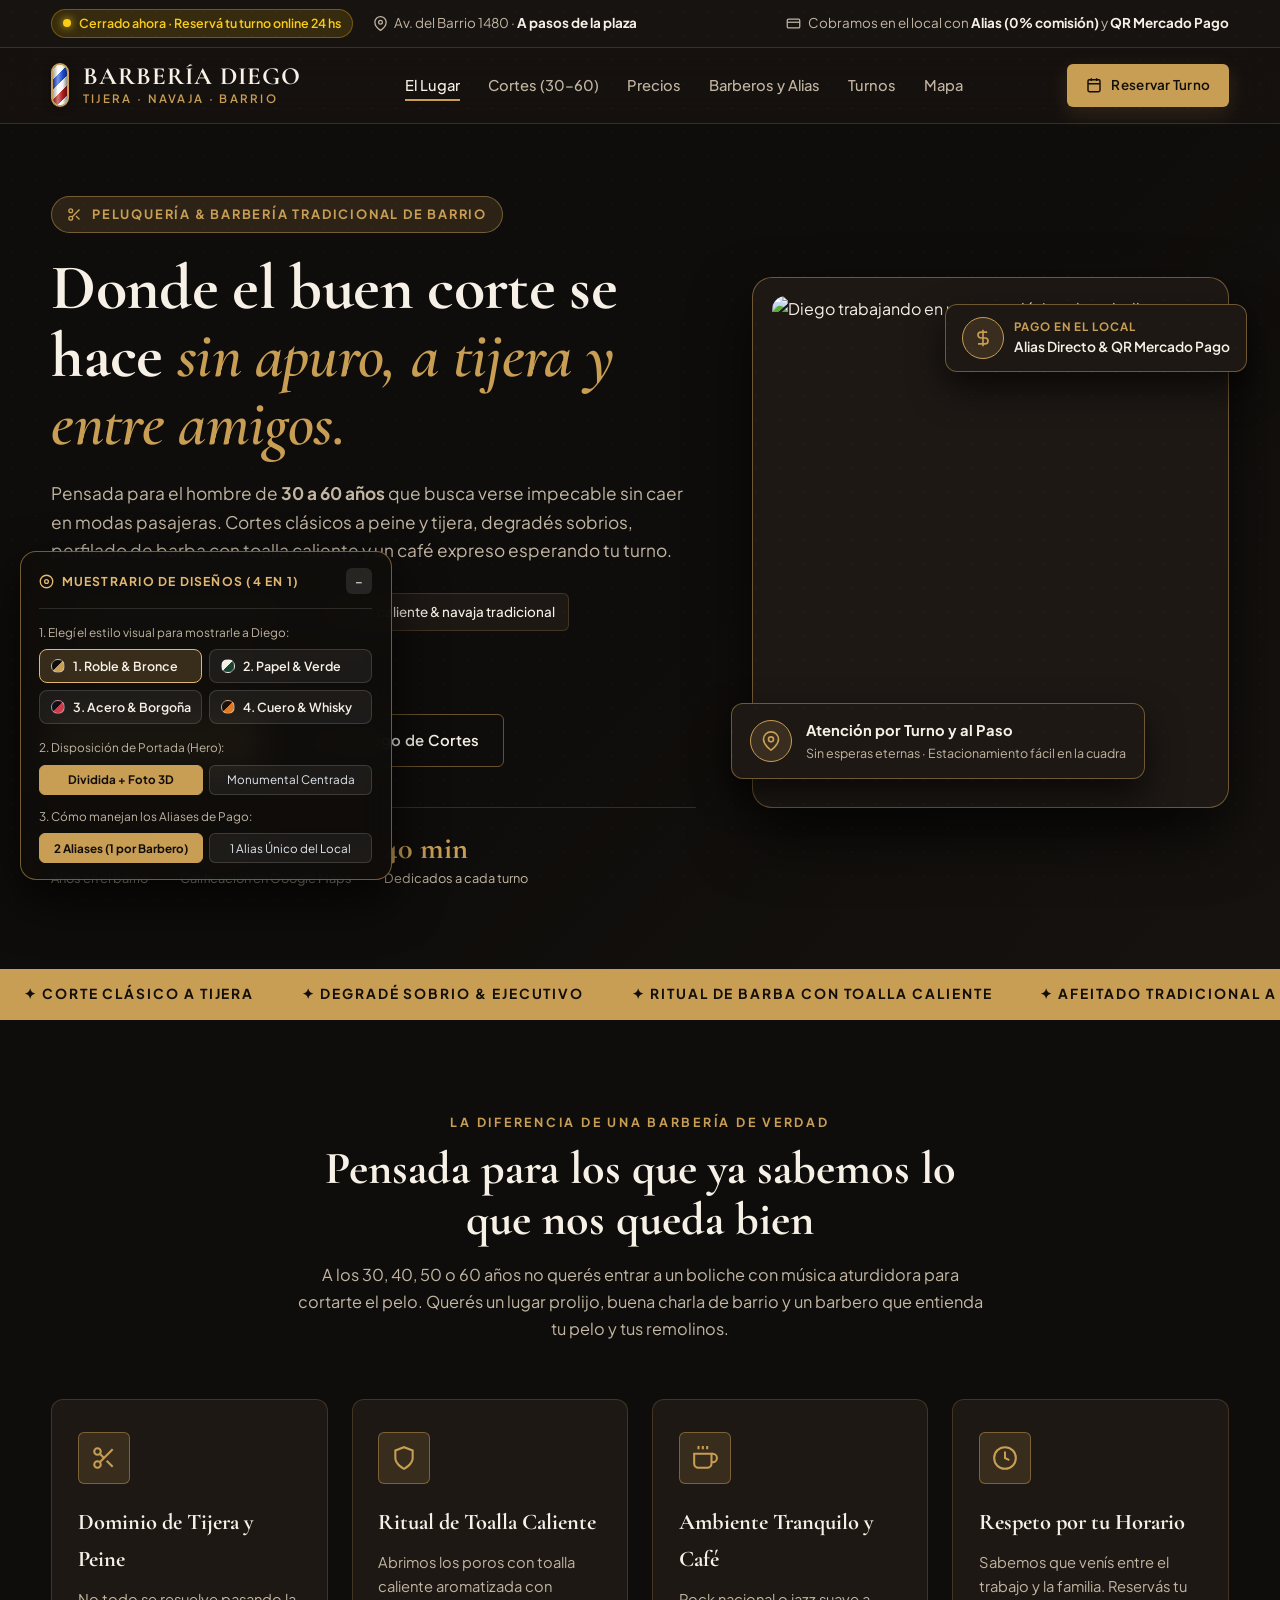
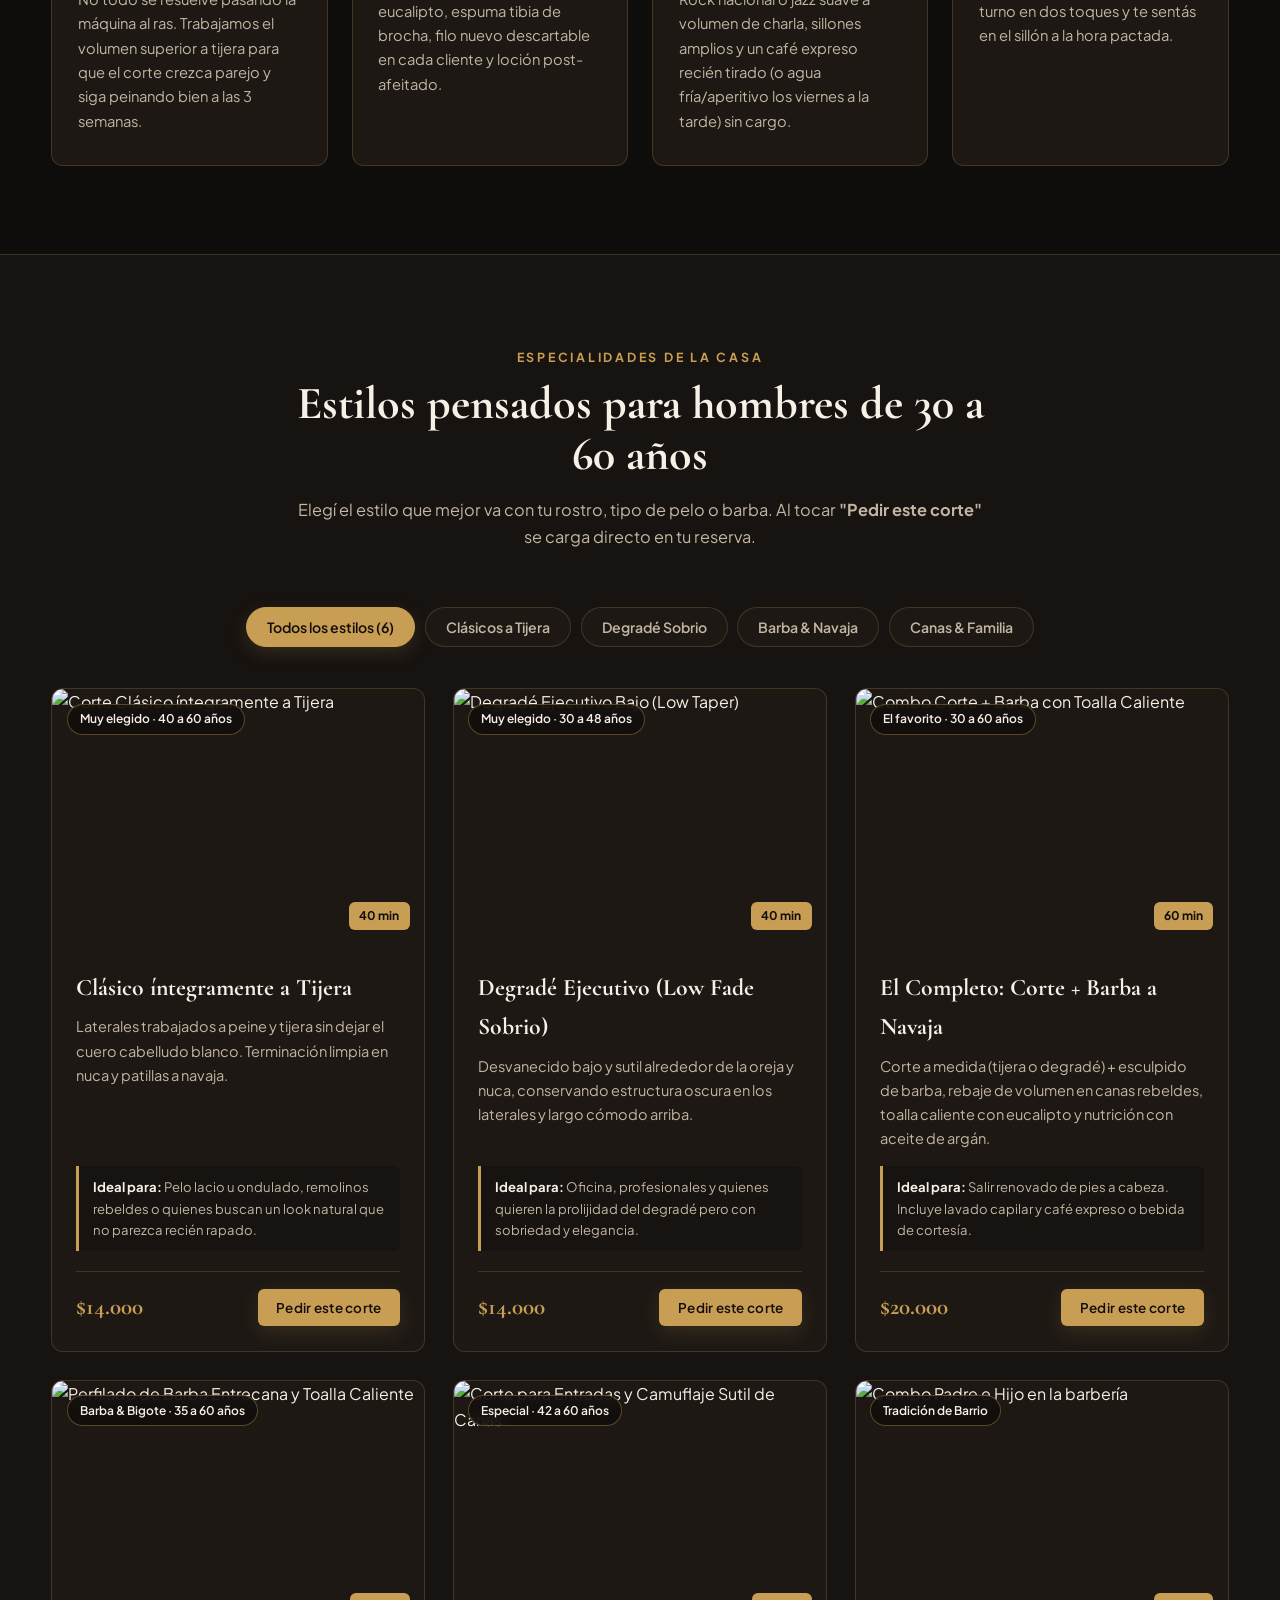
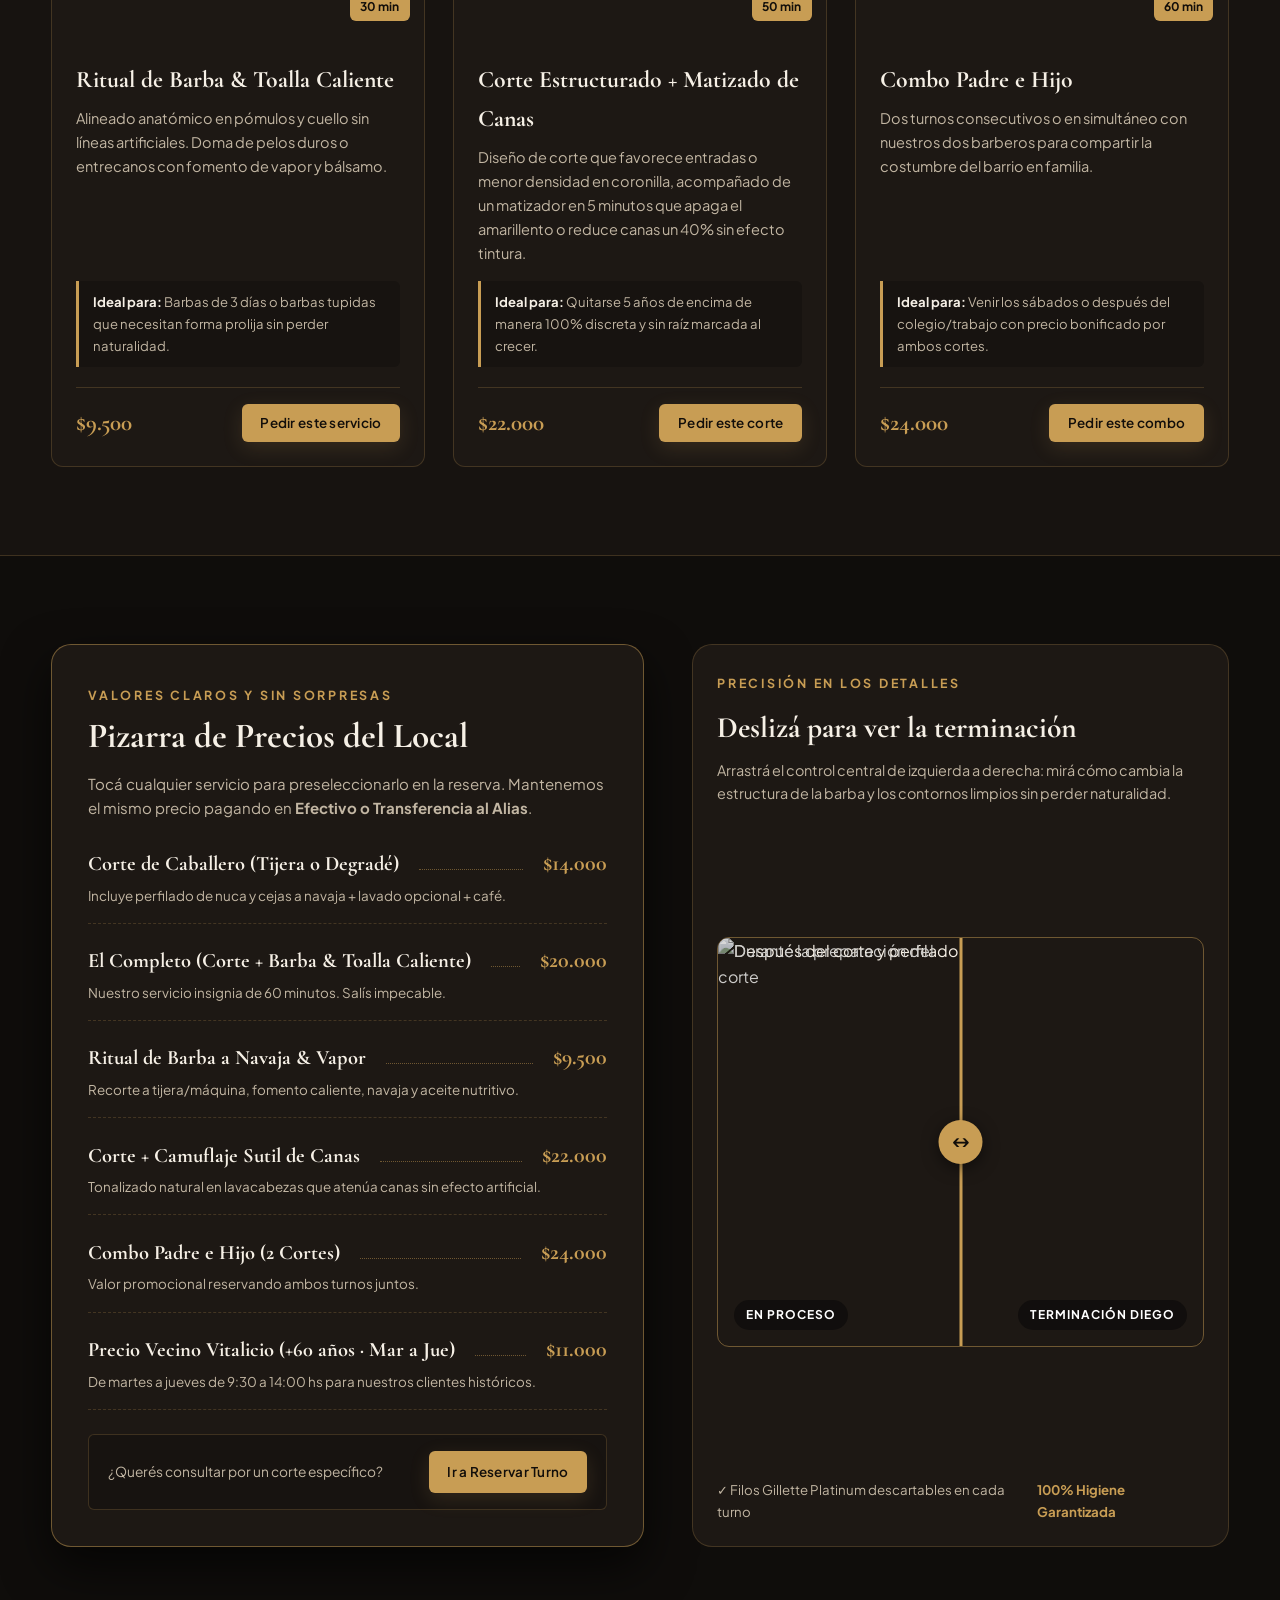
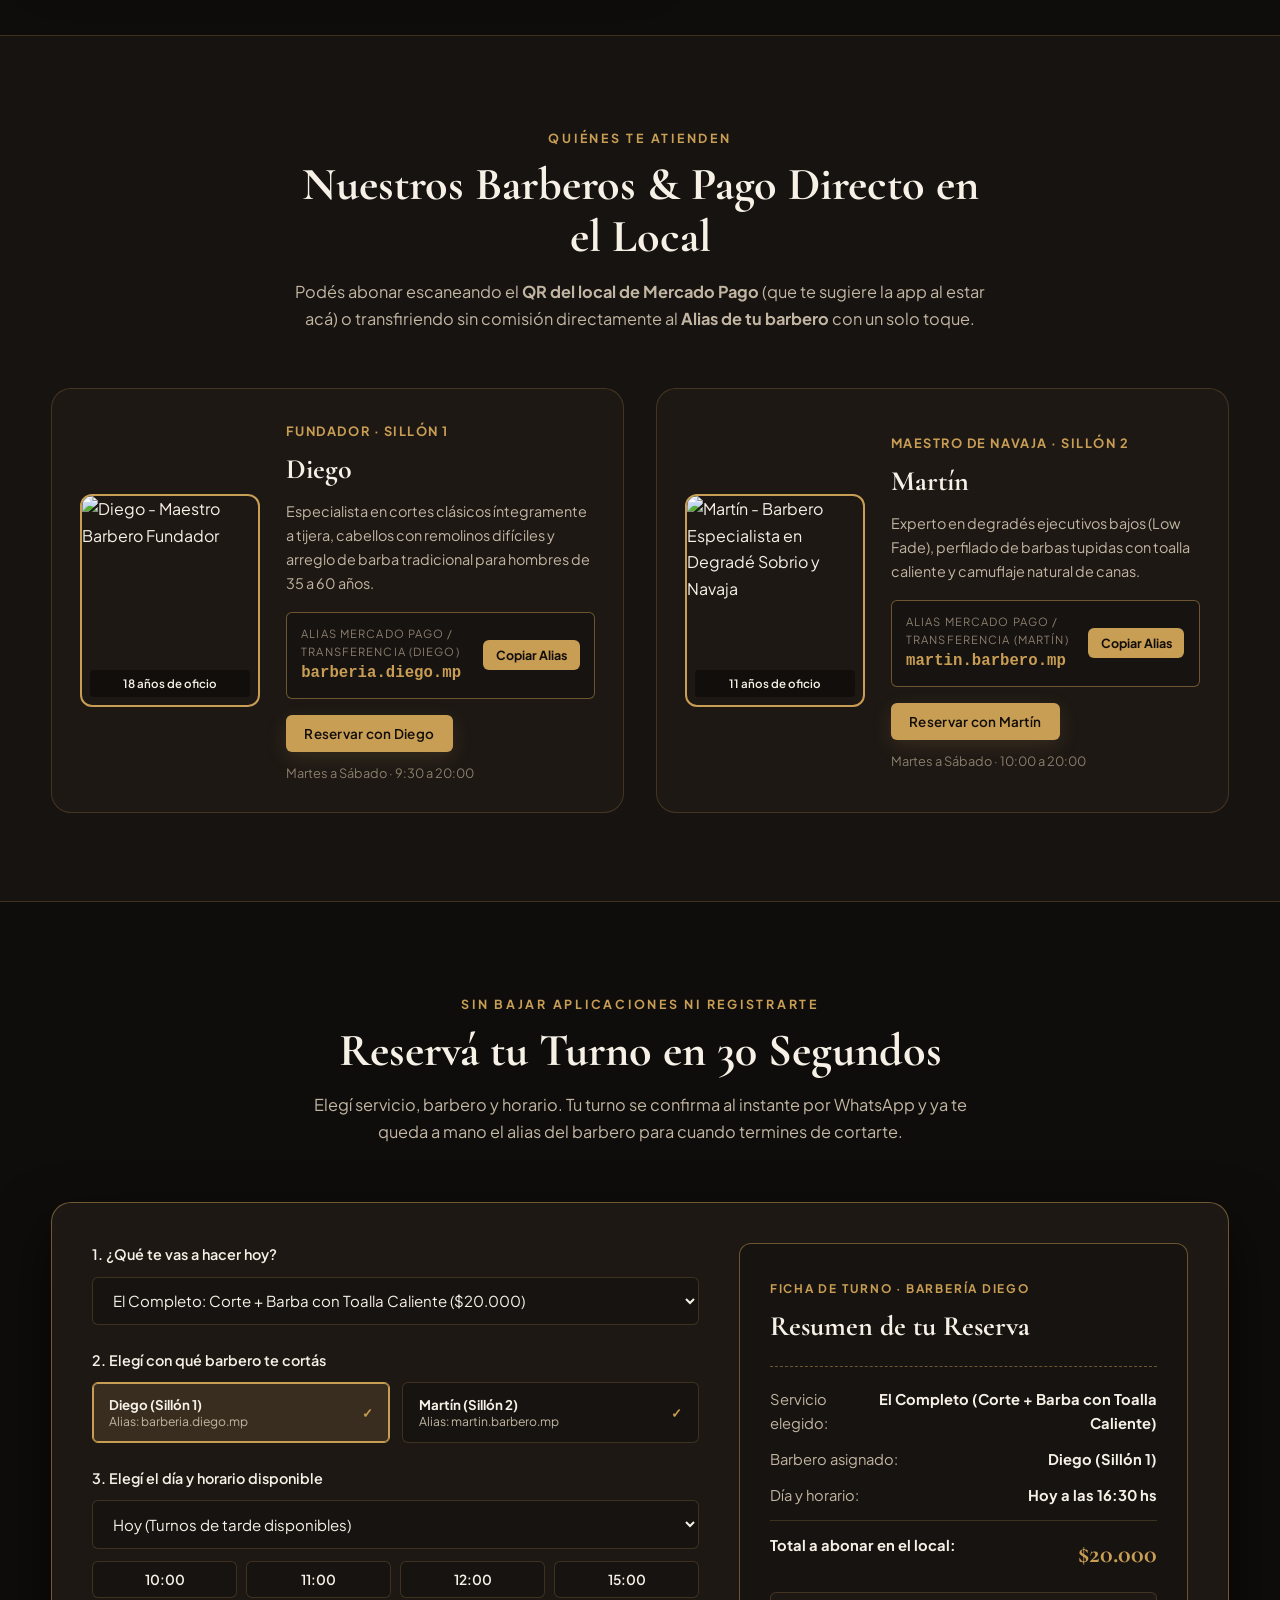
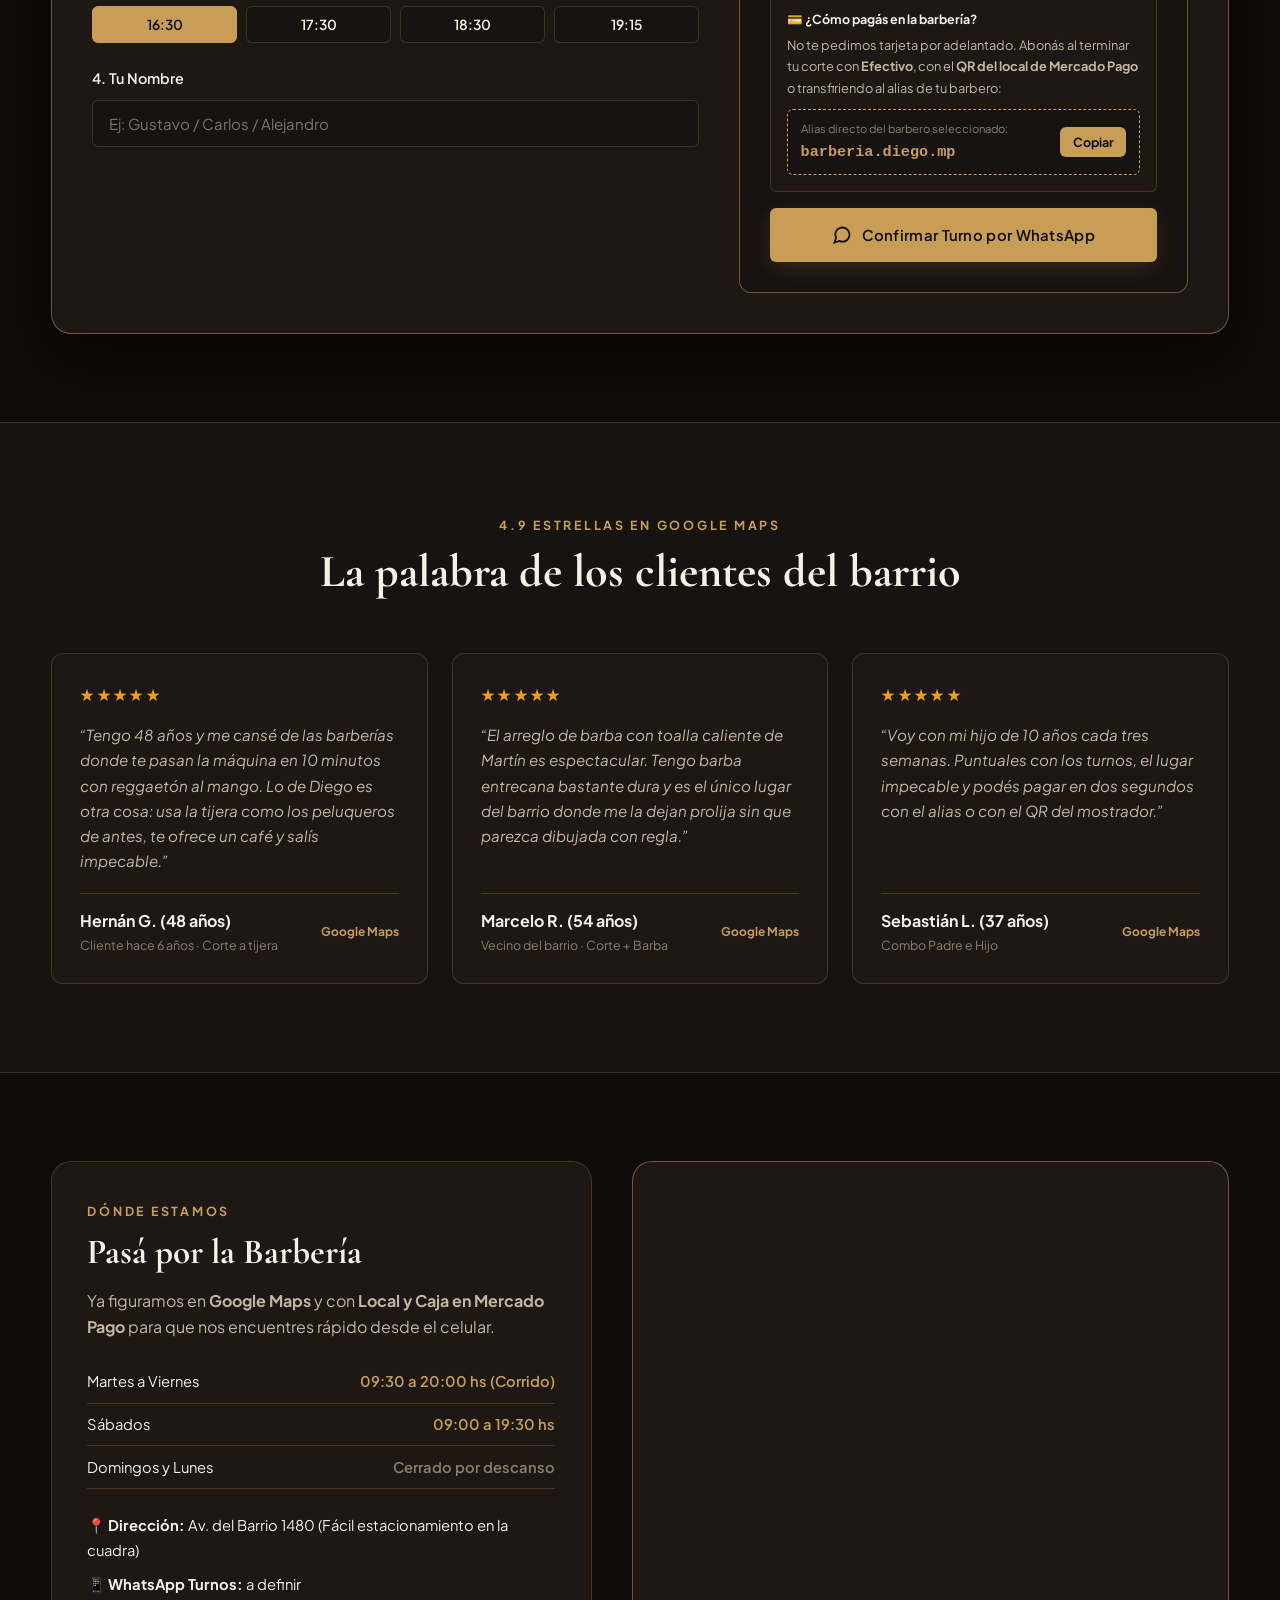
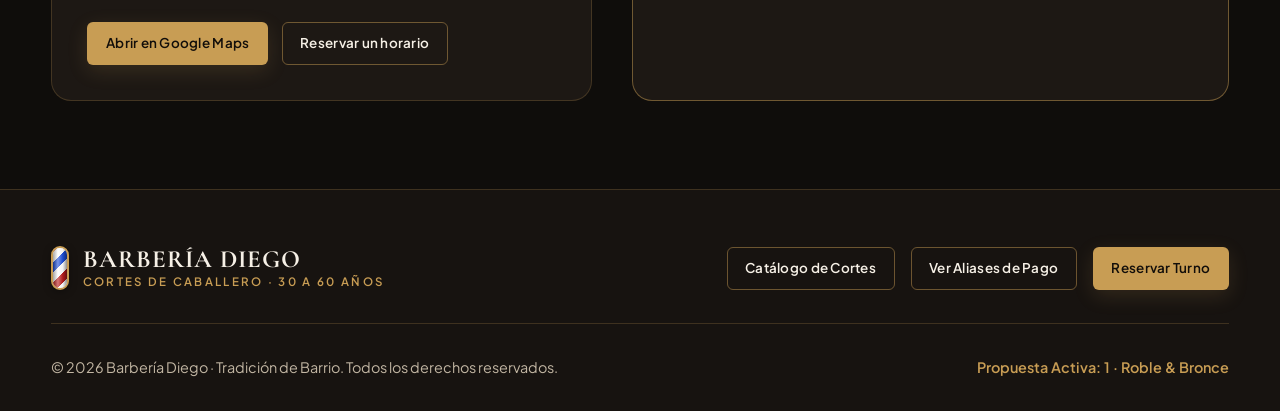
==== index.html @ 97b84f93 "Maqueta de la web de la barbería de Diego Página estática (index.html, styles.css, app.js) con las 4" ====
<!DOCTYPE html>
<html lang="es-AR" data-theme="roble">
<head>
  <meta charset="UTF-8" />
  <meta name="viewport" content="width=device-width, initial-scale=1.0" />
  <title>Barbería Diego | Tradición de Barrio, Tijera &amp; Navaja</title>
  <meta name="description" content="Barbería de barrio especializada en cortes clásicos a tijera, degradé sobrio y arreglo de barba con toalla caliente para caballeros de 30 a 60 años." />
  <!-- Maqueta para mostrarle a Diego: que no la indexen los buscadores -->
  <meta name="robots" content="noindex, nofollow" />

  <!-- Google Fonts para las 4 propuestas estéticas -->
  <link rel="preconnect" href="https://fonts.googleapis.com" />
  <link rel="preconnect" href="https://fonts.gstatic.com" crossorigin />
  <link href="https://fonts.googleapis.com/css2?family=Cormorant+Garamond:ital,wght@0,600;0,700;1,600&family=Fraunces:ital,opsz,wght@0,9..144,600;0,9..144,700;1,9..144,600&family=Playfair+Display:ital,wght@0,600;0,700;1,600&family=Plus+Jakarta+Sans:wght@400;500;600;700&display=swap" rel="stylesheet" />

  <link rel="stylesheet" href="styles.css" />
</head>
<body data-hero-layout="split" data-alias-mode="dual">

  <!-- PRELOADER -->
  <div class="preloader" id="preloader" aria-hidden="true">
    <div class="preloader-emblem">
      <svg class="preloader-Scissors" width="38" height="38" viewBox="0 0 24 24" fill="none" stroke="currentColor" stroke-width="1.8" stroke-linecap="round" stroke-linejoin="round">
        <circle cx="6" cy="6" r="3"></circle>
        <circle cx="6" cy="18" r="3"></circle>
        <line x1="20" y1="4" x2="8.12" y2="15.88"></line>
        <line x1="14.47" y1="14.48" x2="20" y2="20"></line>
        <line x1="8.12" y1="8.12" x2="12" y2="12"></line>
      </svg>
    </div>
    <div class="preloader-title">Barbería Diego</div>
    <div class="preloader-sub">Oficio de Barrio · Desde 2012</div>
  </div>

  <!-- CURSOR MAGNÉTICO -->
  <div class="custom-cursor" id="customCursor"></div>

  <!-- TOPBAR: ESTADO DEL LOCAL Y DATOS RÁPIDOS -->
  <div class="topbar">
    <div class="container topbar-inner">
      <div class="topbar-left">
        <span class="status-pill" id="liveStatusBadge">
          <span class="status-dot"></span>
          <span id="liveStatusText">Abierto ahora · Martes a Sábado 9:30 a 20:00 hs</span>
        </span>
        <span class="topbar-item">
          <svg width="15" height="15" viewBox="0 0 24 24" fill="none" stroke="currentColor" stroke-width="2"><path d="M21 10c0 7-9 13-9 13s-9-6-9-13a9 9 0 0 1 18 0z"/><circle cx="12" cy="10" r="3"/></svg>
          <span>Av. del Barrio 1480 · <strong>A pasos de la plaza</strong></span>
        </span>
      </div>
      <div class="topbar-right">
        <span class="topbar-item">
          <svg width="15" height="15" viewBox="0 0 24 24" fill="none" stroke="currentColor" stroke-width="2"><rect x="2" y="5" width="20" height="14" rx="2"/><line x1="2" y1="10" x2="22" y2="10"/></svg>
          <span>Cobramos en el local con <strong>Alias (0% comisión)</strong> y <strong>QR Mercado Pago</strong></span>
        </span>
      </div>
    </div>
  </div>

  <!-- NAVBAR -->
  <header class="navbar" id="navbar">
    <div class="container navbar-inner">
      <a href="#inicio" class="brand">
        <div class="barber-pole-mini" aria-hidden="true"></div>
        <div class="brand-text">
          <span class="brand-name">BARBERÍA DIEGO</span>
          <span class="brand-tagline">Tijera · Navaja · Barrio</span>
        </div>
      </a>

      <nav aria-label="Navegación principal">
        <ul class="nav-links" id="navLinks">
          <li><a href="#experiencia" class="active">El Lugar</a></li>
          <li><a href="#cortes">Cortes (30–60)</a></li>
          <li><a href="#precios">Precios</a></li>
          <li><a href="#barberos">Barberos y Alias</a></li>
          <li><a href="#turnos">Turnos</a></li>
          <li><a href="#ubicacion">Mapa</a></li>
        </ul>
      </nav>

      <div class="nav-actions">
        <a href="#turnos" class="btn btn-primary btn-sm">
          <svg width="16" height="16" viewBox="0 0 24 24" fill="none" stroke="currentColor" stroke-width="2.2"><rect x="3" y="4" width="18" height="18" rx="2" ry="2"/><line x1="16" y1="2" x2="16" y2="6"/><line x1="8" y1="2" x2="8" y2="6"/><line x1="3" y1="10" x2="21" y2="10"/></svg>
          <span>Reservar Turno</span>
        </a>
        <button class="mobile-toggle" id="mobileMenuBtn" aria-label="Abrir menú">
          <svg width="22" height="22" viewBox="0 0 24 24" fill="none" stroke="currentColor" stroke-width="2"><line x1="3" y1="6" x2="21" y2="6"/><line x1="3" y1="12" x2="21" y2="12"/><line x1="3" y1="18" x2="21" y2="18"/></svg>
        </button>
      </div>
    </div>
  </header>

  <!-- HERO PRINCIPAL -->
  <section class="hero" id="inicio">
    <div class="hero-bg"></div>
    <div class="hero-overlay"></div>

    <div class="container hero-grid">
      <div class="hero-content reveal is-visible">
        <div class="hero-eyebrow">
          <svg width="15" height="15" viewBox="0 0 24 24" fill="none" stroke="currentColor" stroke-width="2.2"><circle cx="6" cy="6" r="3"/><circle cx="6" cy="18" r="3"/><line x1="20" y1="4" x2="8.12" y2="15.88"/><line x1="14.47" y1="14.48" x2="20" y2="20"/></svg>
          <span>Peluquería &amp; Barbería Tradicional de Barrio</span>
        </div>

        <h1 class="hero-title">
          Donde el buen corte se hace <span class="highlight">sin apuro, a tijera y entre amigos.</span>
        </h1>

        <p class="hero-lead">
          Pensada para el hombre de <strong>30 a 60 años</strong> que busca verse impecable sin caer en modas pasajeras. Cortes clásicos a peine y tijera, degradés sobrios, perfilado de barba con toalla caliente y un café expreso esperando tu turno.
        </p>

        <div class="hero-badges">
          <span class="feature-chip">
            <svg width="16" height="16" viewBox="0 0 24 24" fill="none" stroke="currentColor" stroke-width="2"><polyline points="20 6 9 17 4 12"/></svg>
            Especialistas en 30 a 60 años
          </span>
          <span class="feature-chip">
            <svg width="16" height="16" viewBox="0 0 24 24" fill="none" stroke="currentColor" stroke-width="2"><polyline points="20 6 9 17 4 12"/></svg>
            Toalla caliente &amp; navaja tradicional
          </span>
          <span class="feature-chip">
            <svg width="16" height="16" viewBox="0 0 24 24" fill="none" stroke="currentColor" stroke-width="2"><polyline points="20 6 9 17 4 12"/></svg>
            Café expreso de cortesía
          </span>
        </div>

        <div class="hero-cta-group">
          <a href="#turnos" class="btn btn-primary">
            <span>Pedir Turno Ahora</span>
            <svg width="18" height="18" viewBox="0 0 24 24" fill="none" stroke="currentColor" stroke-width="2.2"><line x1="5" y1="12" x2="19" y2="12"/><polyline points="12 5 19 12 12 19"/></svg>
          </a>
          <a href="#cortes" class="btn btn-outline">
            <span>Ver Catálogo de Cortes</span>
          </a>
        </div>

        <div class="hero-trust-strip">
          <div class="trust-metric">
            <span class="trust-number">14+</span>
            <span class="trust-label">Años en el barrio</span>
          </div>
          <div class="trust-metric">
            <span class="trust-number">4.9 ★</span>
            <span class="trust-label">Calificación en Google Maps</span>
          </div>
          <div class="trust-metric">
            <span class="trust-number">40 min</span>
            <span class="trust-label">Dedicados a cada turno</span>
          </div>
        </div>
      </div>

      <!-- TARJETA VISUAL INTERACTIVA (3D TILT) -->
      <div class="hero-visual-card reveal is-visible">
        <div class="hero-showcase" id="heroTiltCard">
          <div class="hero-floating-mp">
            <div class="badge-icon-circle">
              <svg width="20" height="20" viewBox="0 0 24 24" fill="none" stroke="currentColor" stroke-width="2"><path d="M12 2v20M17 5H9.5a3.5 3.5 0 0 0 0 7h5a3.5 3.5 0 0 1 0 7H6"/></svg>
            </div>
            <div>
              <div style="font-size: 0.72rem; text-transform: uppercase; letter-spacing: 0.08em; color: var(--accent); font-weight: 700;">Pago en el Local</div>
              <div style="font-size: 0.86rem; font-weight: 600;">Alias Directo &amp; QR Mercado Pago</div>
            </div>
          </div>

          <div class="hero-showcase-img-wrap">
            <img src="https://images.unsplash.com/photo-1621607512214-68297480165e?auto=format&fit=crop&w=1000&q=85" alt="Diego trabajando en un corte clásico de caballero" />
          </div>

          <div class="hero-floating-badge">
            <div class="badge-icon-circle">
              <svg width="20" height="20" viewBox="0 0 24 24" fill="none" stroke="currentColor" stroke-width="2"><path d="M21 10c0 7-9 13-9 13s-9-6-9-13a9 9 0 0 1 18 0z"/><circle cx="12" cy="10" r="3"/></svg>
            </div>
            <div>
              <div style="font-weight: 700; font-size: 0.92rem;">Atención por Turno y al Paso</div>
              <div style="font-size: 0.78rem; color: var(--text-secondary);">Sin esperas eternas · Estacionamiento fácil en la cuadra</div>
            </div>
          </div>
        </div>
      </div>
    </div>
  </section>

  <!-- MARQUESINA DE OFICIO -->
  <div class="marquee-strip" aria-hidden="true">
    <div class="marquee-track">
      <span class="marquee-item">✦ Corte Clásico a Tijera</span>
      <span class="marquee-item">✦ Degradé Sobrio &amp; Ejecutivo</span>
      <span class="marquee-item">✦ Ritual de Barba con Toalla Caliente</span>
      <span class="marquee-item">✦ Afeitado Tradicional a Navaja</span>
      <span class="marquee-item">✦ Disimulo Natural de Canas</span>
      <span class="marquee-item">✦ Café Expreso de Cortesía</span>
      <span class="marquee-item">✦ Pago con Alias o QR en el Local</span>
      <!-- Duplicado para loop infinito -->
      <span class="marquee-item">✦ Corte Clásico a Tijera</span>
      <span class="marquee-item">✦ Degradé Sobrio &amp; Ejecutivo</span>
      <span class="marquee-item">✦ Ritual de Barba con Toalla Caliente</span>
      <span class="marquee-item">✦ Afeitado Tradicional a Navaja</span>
      <span class="marquee-item">✦ Disimulo Natural de Canas</span>
      <span class="marquee-item">✦ Café Expreso de Cortesía</span>
      <span class="marquee-item">✦ Pago con Alias o QR en el Local</span>
    </div>
  </div>

  <!-- SECCIÓN 1: EL ESPACIO Y LA FILOSOFÍA (30 A 60 AÑOS) -->
  <section class="section" id="experiencia">
    <div class="container">
      <div class="section-header reveal">
        <span class="section-kicker">La diferencia de una barbería de verdad</span>
        <h2 class="section-title">Pensada para los que ya sabemos lo que nos queda bien</h2>
        <p class="section-subtitle">
          A los 30, 40, 50 o 60 años no querés entrar a un boliche con música aturdidora para cortarte el pelo. Querés un lugar prolijo, buena charla de barrio y un barbero que entienda tu pelo y tus remolinos.
        </p>
      </div>

      <div class="pillars-grid">
        <article class="pillar-card reveal">
          <div class="pillar-icon">
            <svg width="26" height="26" viewBox="0 0 24 24" fill="none" stroke="currentColor" stroke-width="1.9"><circle cx="6" cy="6" r="3"/><circle cx="6" cy="18" r="3"/><line x1="20" y1="4" x2="8.12" y2="15.88"/><line x1="14.47" y1="14.48" x2="20" y2="20"/><line x1="8.12" y1="8.12" x2="12" y2="12"/></svg>
          </div>
          <h3 class="pillar-title">Dominio de Tijera y Peine</h3>
          <p class="pillar-desc">
            No todo se resuelve pasando la máquina al ras. Trabajamos el volumen superior a tijera para que el corte crezca parejo y siga peinando bien a las 3 semanas.
          </p>
        </article>

        <article class="pillar-card reveal">
          <div class="pillar-icon">
            <svg width="26" height="26" viewBox="0 0 24 24" fill="none" stroke="currentColor" stroke-width="1.9"><path d="M12 22s8-4 8-10V5l-8-3-8 3v7c0 6 8 10 8 10z"/></svg>
          </div>
          <h3 class="pillar-title">Ritual de Toalla Caliente</h3>
          <p class="pillar-desc">
            Abrimos los poros con toalla caliente aromatizada con eucalipto, espuma tibia de brocha, filo nuevo descartable en cada cliente y loción post-afeitado.
          </p>
        </article>

        <article class="pillar-card reveal">
          <div class="pillar-icon">
            <svg width="26" height="26" viewBox="0 0 24 24" fill="none" stroke="currentColor" stroke-width="1.9"><path d="M18 8h1a4 4 0 0 1 0 8h-1"/><path d="M2 8h16v9a4 4 0 0 1-4 4H6a4 4 0 0 1-4-4V8z"/><line x1="6" y1="1" x2="6" y2="4"/><line x1="10" y1="1" x2="10" y2="4"/><line x1="14" y1="1" x2="14" y2="4"/></svg>
          </div>
          <h3 class="pillar-title">Ambiente Tranquilo y Café</h3>
          <p class="pillar-desc">
            Rock nacional o jazz suave a volumen de charla, sillones amplios y un café expreso recién tirado (o agua fría/aperitivo los viernes a la tarde) sin cargo.
          </p>
        </article>

        <article class="pillar-card reveal">
          <div class="pillar-icon">
            <svg width="26" height="26" viewBox="0 0 24 24" fill="none" stroke="currentColor" stroke-width="1.9"><circle cx="12" cy="12" r="10"/><polyline points="12 6 12 12 16 14"/></svg>
          </div>
          <h3 class="pillar-title">Respeto por tu Horario</h3>
          <p class="pillar-desc">
            Sabemos que venís entre el trabajo y la familia. Reservás tu turno en dos toques y te sentás en el sillón a la hora pactada.
          </p>
        </article>
      </div>
    </div>
  </section>

  <!-- SECCIÓN 2: CATÁLOGO DE CORTES (30 A 60 AÑOS) -->
  <section class="section section-alt" id="cortes">
    <div class="container">
      <div class="section-header reveal">
        <span class="section-kicker">Especialidades de la Casa</span>
        <h2 class="section-title">Estilos pensados para hombres de 30 a 60 años</h2>
        <p class="section-subtitle">
          Elegí el estilo que mejor va con tu rostro, tipo de pelo o barba. Al tocar <strong>"Pedir este corte"</strong> se carga directo en tu reserva.
        </p>
      </div>

      <!-- Filtros Interactivos -->
      <div class="filter-tabs reveal" id="styleFilters">
        <button class="filter-btn is-active" data-filter="all">Todos los estilos (6)</button>
        <button class="filter-btn" data-filter="tijera">Clásicos a Tijera</button>
        <button class="filter-btn" data-filter="degrade">Degradé Sobrio</button>
        <button class="filter-btn" data-filter="barba">Barba &amp; Navaja</button>
        <button class="filter-btn" data-filter="canas">Canas &amp; Familia</button>
      </div>

      <!-- Grilla de Cortes -->
      <div class="styles-grid" id="stylesGrid">
        <!-- Corte 1 -->
        <article class="style-card reveal" data-category="tijera">
          <div class="style-img-box">
            <img src="https://images.unsplash.com/photo-1512690459411-b9245aed614b?auto=format&fit=crop&w=900&q=85" alt="Corte Clásico íntegramente a Tijera" loading="lazy" />
            <span class="style-age-tag">Muy elegido · 40 a 60 años</span>
            <span class="style-duration-tag">40 min</span>
          </div>
          <div class="style-body">
            <h3 class="style-title">Clásico íntegramente a Tijera</h3>
            <p class="style-desc">
              Laterales trabajados a peine y tijera sin dejar el cuero cabelludo blanco. Terminación limpia en nuca y patillas a navaja.
            </p>
            <div class="style-recommendation">
              <strong>Ideal para:</strong> Pelo lacio u ondulado, remolinos rebeldes o quienes buscan un look natural que no parezca recién rapado.
            </div>
            <div class="style-footer">
              <span class="style-price">$14.000</span>
              <button class="btn btn-primary btn-sm select-service-btn" data-service="Clásico íntegramente a Tijera" data-price="$14.000">
                Pedir este corte
              </button>
            </div>
          </div>
        </article>

        <!-- Corte 2 -->
        <article class="style-card reveal" data-category="degrade">
          <div class="style-img-box">
            <img src="https://images.unsplash.com/photo-1599351431202-1e0f0137899a?auto=format&fit=crop&w=900&q=85" alt="Degradé Ejecutivo Bajo (Low Taper)" loading="lazy" />
            <span class="style-age-tag">Muy elegido · 30 a 48 años</span>
            <span class="style-duration-tag">40 min</span>
          </div>
          <div class="style-body">
            <h3 class="style-title">Degradé Ejecutivo (Low Fade Sobrio)</h3>
            <p class="style-desc">
              Desvanecido bajo y sutil alrededor de la oreja y nuca, conservando estructura oscura en los laterales y largo cómodo arriba.
            </p>
            <div class="style-recommendation">
              <strong>Ideal para:</strong> Oficina, profesionales y quienes quieren la prolijidad del degradé pero con sobriedad y elegancia.
            </div>
            <div class="style-footer">
              <span class="style-price">$14.000</span>
              <button class="btn btn-primary btn-sm select-service-btn" data-service="Degradé Ejecutivo Sobrio" data-price="$14.000">
                Pedir este corte
              </button>
            </div>
          </div>
        </article>

        <!-- Corte 3 -->
        <article class="style-card reveal" data-category="barba">
          <div class="style-img-box">
            <img src="https://images.unsplash.com/photo-1622286342621-4bd786c2447c?auto=format&fit=crop&w=900&q=85" alt="Combo Corte + Barba con Toalla Caliente" loading="lazy" />
            <span class="style-age-tag">El favorito · 30 a 60 años</span>
            <span class="style-duration-tag">60 min</span>
          </div>
          <div class="style-body">
            <h3 class="style-title">El Completo: Corte + Barba a Navaja</h3>
            <p class="style-desc">
              Corte a medida (tijera o degradé) + esculpido de barba, rebaje de volumen en canas rebeldes, toalla caliente con eucalipto y nutrición con aceite de argán.
            </p>
            <div class="style-recommendation">
              <strong>Ideal para:</strong> Salir renovado de pies a cabeza. Incluye lavado capilar y café expreso o bebida de cortesía.
            </div>
            <div class="style-footer">
              <span class="style-price">$20.000</span>
              <button class="btn btn-primary btn-sm select-service-btn" data-service="El Completo (Corte + Barba con Toalla Caliente)" data-price="$20.000">
                Pedir este corte
              </button>
            </div>
          </div>
        </article>

        <!-- Corte 4 -->
        <article class="style-card reveal" data-category="barba">
          <div class="style-img-box">
            <img src="https://images.unsplash.com/photo-1593702288056-7927b442d0fa?auto=format&fit=crop&w=900&q=85" alt="Perfilado de Barba Entrecana y Toalla Caliente" loading="lazy" />
            <span class="style-age-tag">Barba &amp; Bigote · 35 a 60 años</span>
            <span class="style-duration-tag">30 min</span>
          </div>
          <div class="style-body">
            <h3 class="style-title">Ritual de Barba &amp; Toalla Caliente</h3>
            <p class="style-desc">
              Alineado anatómico en pómulos y cuello sin líneas artificiales. Doma de pelos duros o entrecanos con fomento de vapor y bálsamo.
            </p>
            <div class="style-recommendation">
              <strong>Ideal para:</strong> Barbas de 3 días o barbas tupidas que necesitan forma prolija sin perder naturalidad.
            </div>
            <div class="style-footer">
              <span class="style-price">$9.500</span>
              <button class="btn btn-primary btn-sm select-service-btn" data-service="Ritual de Barba & Toalla Caliente" data-price="$9.500">
                Pedir este servicio
              </button>
            </div>
          </div>
        </article>

        <!-- Corte 5 -->
        <article class="style-card reveal" data-category="canas">
          <div class="style-img-box">
            <img src="https://images.unsplash.com/photo-1532710093739-9470acff878f?auto=format&fit=crop&w=900&q=85" alt="Corte para Entradas y Camuflaje Sutil de Canas" loading="lazy" />
            <span class="style-age-tag">Especial · 42 a 60 años</span>
            <span class="style-duration-tag">50 min</span>
          </div>
          <div class="style-body">
            <h3 class="style-title">Corte Estructurado + Matizado de Canas</h3>
            <p class="style-desc">
              Diseño de corte que favorece entradas o menor densidad en coronilla, acompañado de un matizador en 5 minutos que apaga el amarillento o reduce canas un 40% sin efecto tintura.
            </p>
            <div class="style-recommendation">
              <strong>Ideal para:</strong> Quitarse 5 años de encima de manera 100% discreta y sin raíz marcada al crecer.
            </div>
            <div class="style-footer">
              <span class="style-price">$22.000</span>
              <button class="btn btn-primary btn-sm select-service-btn" data-service="Corte + Matizado Natural de Canas" data-price="$22.000">
                Pedir este corte
              </button>
            </div>
          </div>
        </article>

        <!-- Corte 6 -->
        <article class="style-card reveal" data-category="canas">
          <div class="style-img-box">
            <img src="https://images.unsplash.com/photo-1605497788044-5a32c7078486?auto=format&fit=crop&w=900&q=85" alt="Combo Padre e Hijo en la barbería" loading="lazy" />
            <span class="style-age-tag">Tradición de Barrio</span>
            <span class="style-duration-tag">60 min</span>
          </div>
          <div class="style-body">
            <h3 class="style-title">Combo Padre e Hijo</h3>
            <p class="style-desc">
              Dos turnos consecutivos o en simultáneo con nuestros dos barberos para compartir la costumbre del barrio en familia.
            </p>
            <div class="style-recommendation">
              <strong>Ideal para:</strong> Venir los sábados o después del colegio/trabajo con precio bonificado por ambos cortes.
            </div>
            <div class="style-footer">
              <span class="style-price">$24.000</span>
              <button class="btn btn-primary btn-sm select-service-btn" data-service="Combo Padre e Hijo (2 Cortes)" data-price="$24.000">
                Pedir este combo
              </button>
            </div>
          </div>
        </article>
      </div>
    </div>
  </section>

  <!-- SECCIÓN 3: PIZARRA DE PRECIOS + COMPARADOR ANTES Y DESPUÉS -->
  <section class="section" id="precios">
    <div class="container">
      <div class="split-showcase">
        <!-- Pizarra tradicional -->
        <div class="price-board reveal">
          <div>
            <span class="section-kicker">Valores Claros y Sin Sorpresas</span>
            <h2 class="section-title" style="font-size: 2.2rem;">Pizarra de Precios del Local</h2>
            <p style="color: var(--text-secondary); font-size: 0.94rem;">
              Tocá cualquier servicio para preseleccionarlo en la reserva. Mantenemos el mismo precio pagando en <strong>Efectivo o Transferencia al Alias</strong>.
            </p>

            <div class="price-list">
              <div class="price-row select-service-btn" data-service="Clásico íntegramente a Tijera" data-price="$14.000">
                <div class="price-row-top">
                  <span class="price-name">Corte de Caballero (Tijera o Degradé)</span>
                  <span class="price-dots"></span>
                  <span class="price-amount">$14.000</span>
                </div>
                <div class="price-detail">Incluye perfilado de nuca y cejas a navaja + lavado opcional + café.</div>
              </div>

              <div class="price-row select-service-btn" data-service="El Completo (Corte + Barba con Toalla Caliente)" data-price="$20.000">
                <div class="price-row-top">
                  <span class="price-name">El Completo (Corte + Barba &amp; Toalla Caliente)</span>
                  <span class="price-dots"></span>
                  <span class="price-amount">$20.000</span>
                </div>
                <div class="price-detail">Nuestro servicio insignia de 60 minutos. Salís impecable.</div>
              </div>

              <div class="price-row select-service-btn" data-service="Ritual de Barba & Toalla Caliente" data-price="$9.500">
                <div class="price-row-top">
                  <span class="price-name">Ritual de Barba a Navaja &amp; Vapor</span>
                  <span class="price-dots"></span>
                  <span class="price-amount">$9.500</span>
                </div>
                <div class="price-detail">Recorte a tijera/máquina, fomento caliente, navaja y aceite nutritivo.</div>
              </div>

              <div class="price-row select-service-btn" data-service="Corte + Matizado Natural de Canas" data-price="$22.000">
                <div class="price-row-top">
                  <span class="price-name">Corte + Camuflaje Sutil de Canas</span>
                  <span class="price-dots"></span>
                  <span class="price-amount">$22.000</span>
                </div>
                <div class="price-detail">Tonalizado natural en lavacabezas que atenúa canas sin efecto artificial.</div>
              </div>

              <div class="price-row select-service-btn" data-service="Combo Padre e Hijo (2 Cortes)" data-price="$24.000">
                <div class="price-row-top">
                  <span class="price-name">Combo Padre e Hijo (2 Cortes)</span>
                  <span class="price-dots"></span>
                  <span class="price-amount">$24.000</span>
                </div>
                <div class="price-detail">Valor promocional reservando ambos turnos juntos.</div>
              </div>

              <div class="price-row select-service-btn" data-service="Corte Jubilados / +60 (Martes a Jueves)" data-price="$11.000">
                <div class="price-row-top">
                  <span class="price-name">Precio Vecino Vitalicio (+60 años · Mar a Jue)</span>
                  <span class="price-dots"></span>
                  <span class="price-amount">$11.000</span>
                </div>
                <div class="price-detail">De martes a jueves de 9:30 a 14:00 hs para nuestros clientes históricos.</div>
              </div>
            </div>
          </div>

          <div style="background: var(--bg-secondary); padding: 1rem 1.2rem; border-radius: var(--radius-sm); border: 1px solid var(--border-color); display: flex; align-items: center; justify-content: space-between; flex-wrap: wrap; gap: 0.75rem;">
            <span style="font-size: 0.86rem; color: var(--text-secondary);">¿Querés consultar por un corte específico?</span>
            <a href="#turnos" class="btn btn-primary btn-sm">Ir a Reservar Turno</a>
          </div>
        </div>

        <!-- Comparador Interactivo Antes / Después -->
        <div class="before-after-card reveal">
          <div style="margin-bottom: 1rem;">
            <span class="section-kicker">Precisión en los Detalles</span>
            <h3 style="font-family: var(--font-heading); font-size: 1.85rem; margin-bottom: 0.35rem;">Deslizá para ver la terminación</h3>
            <p style="color: var(--text-secondary); font-size: 0.9rem;">
              Arrastrá el control central de izquierda a derecha: mirá cómo cambia la estructura de la barba y los contornos limpios sin perder naturalidad.
            </p>
          </div>

          <div class="ba-slider" id="baSlider">
            <!-- Imagen Después (Fondo completo a color) -->
            <img class="ba-img" src="https://images.unsplash.com/photo-1622286342621-4bd786c2447c?auto=format&fit=crop&w=1000&q=85" alt="Después del corte y perfilado" />
            <!-- Imagen Antes (Recortada dinámicamente) -->
            <div class="ba-before-wrap" id="baBeforeWrap">
              <img src="https://images.unsplash.com/photo-1519500528352-2d1460418d41?auto=format&fit=crop&w=1000&q=85" alt="Durante la preparación del corte" id="baBeforeImg" />
            </div>
            <!-- Divisor -->
            <div class="ba-handle" id="baHandle">
              <div class="ba-handle-circle">↔</div>
            </div>
            <span class="ba-label ba-label-left">En Proceso</span>
            <span class="ba-label ba-label-right">Terminación Diego</span>
          </div>

          <div style="margin-top: 1.1rem; display: flex; justify-content: space-between; align-items: center; font-size: 0.83rem; color: var(--text-secondary);">
            <span>✓ Filos Gillette Platinum descartables en cada turno</span>
            <span style="color: var(--accent); font-weight: 700;">100% Higiene Garantizada</span>
          </div>
        </div>
      </div>
    </div>
  </section>

  <!-- SECCIÓN 4: LOS BARBEROS Y SUS ALIASES DE PAGO (SOLUCIÓN A LOS 2 ALIASES) -->
  <section class="section section-alt" id="barberos">
    <div class="container">
      <div class="section-header reveal">
        <span class="section-kicker">Quiénes te atienden</span>
        <h2 class="section-title">Nuestros Barberos &amp; Pago Directo en el Local</h2>
        <p class="section-subtitle">
          Podés abonar escaneando el <strong>QR del local de Mercado Pago</strong> (que te sugiere la app al estar acá) o transfiriendo sin comisión directamente al <strong>Alias de tu barbero</strong> con un solo toque.
        </p>
      </div>

      <div class="barbers-grid">
        <!-- Barbero 1: Diego -->
        <article class="barber-card reveal">
          <div class="barber-avatar-wrap">
            <img src="https://images.unsplash.com/photo-1507003211169-0a1dd7228f2d?auto=format&fit=crop&w=800&q=85" alt="Diego - Maestro Barbero Fundador" loading="lazy" />
            <span class="barber-exp-badge">18 años de oficio</span>
          </div>
          <div>
            <span class="barber-role">Fundador · Sillón 1</span>
            <h3 class="barber-name">Diego</h3>
            <p class="barber-bio">
              Especialista en cortes clásicos íntegramente a tijera, cabellos con remolinos difíciles y arreglo de barba tradicional para hombres de 35 a 60 años.
            </p>

            <!-- Caja de Alias Interactiva -->
            <div class="alias-box">
              <div class="alias-meta">
                <span class="alias-label">Alias Mercado Pago / Transferencia (Diego)</span>
                <span class="alias-value" id="aliasDiegoText">barberia.diego.mp</span>
              </div>
              <button class="copy-alias-btn" data-copy-alias="barberia.diego.mp" data-owner="Diego">
                Copiar Alias
              </button>
            </div>

            <div style="display: flex; gap: 0.65rem; flex-wrap: wrap;">
              <button class="btn btn-primary btn-sm select-barber-btn" data-barber="Diego (Sillón 1)" data-alias="barberia.diego.mp">
                Reservar con Diego
              </button>
              <span style="font-size: 0.8rem; color: var(--text-muted); align-self: center;">Martes a Sábado · 9:30 a 20:00</span>
            </div>
          </div>
        </article>

        <!-- Barbero 2: Martín -->
        <article class="barber-card reveal" id="secondBarberCard">
          <div class="barber-avatar-wrap">
            <img src="https://images.unsplash.com/photo-1500648767791-00dcc994a43e?auto=format&fit=crop&w=800&q=85" alt="Martín - Barbero Especialista en Degradé Sobrio y Navaja" loading="lazy" />
            <span class="barber-exp-badge">11 años de oficio</span>
          </div>
          <div>
            <span class="barber-role">Maestro de Navaja · Sillón 2</span>
            <h3 class="barber-name">Martín</h3>
            <p class="barber-bio">
              Experto en degradés ejecutivos bajos (Low Fade), perfilado de barbas tupidas con toalla caliente y camuflaje natural de canas.
            </p>

            <!-- Caja de Alias Interactiva (Cambia según modo 2 aliases o 1 alias único) -->
            <div class="alias-box">
              <div class="alias-meta">
                <span class="alias-label" id="aliasMartinLabel">Alias Mercado Pago / Transferencia (Martín)</span>
                <span class="alias-value" id="aliasMartinText">martin.barbero.mp</span>
              </div>
              <button class="copy-alias-btn" id="copyMartinBtn" data-copy-alias="martin.barbero.mp" data-owner="Martín">
                Copiar Alias
              </button>
            </div>

            <div style="display: flex; gap: 0.65rem; flex-wrap: wrap;">
              <button class="btn btn-primary btn-sm select-barber-btn" id="bookMartinBtn" data-barber="Martín (Sillón 2)" data-alias="martin.barbero.mp">
                Reservar con Martín
              </button>
              <span style="font-size: 0.8rem; color: var(--text-muted); align-self: center;">Martes a Sábado · 10:00 a 20:00</span>
            </div>
          </div>
        </article>
      </div>
    </div>
  </section>

  <!-- SECCIÓN 5: RESERVA DE TURNOS INTERACTIVA + RESUMEN DE PAGO -->
  <section class="section" id="turnos">
    <div class="container">
      <div class="section-header reveal">
        <span class="section-kicker">Sin bajar aplicaciones ni registrarte</span>
        <h2 class="section-title">Reservá tu Turno en 30 Segundos</h2>
        <p class="section-subtitle">
          Elegí servicio, barbero y horario. Tu turno se confirma al instante por WhatsApp y ya te queda a mano el alias del barbero para cuando termines de cortarte.
        </p>
      </div>

      <div class="booking-wrapper reveal">
        <!-- Columna Izquierda: Configurador -->
        <div class="booking-form-col">
          <!-- Paso 1: Servicio -->
          <div class="booking-step-group">
            <label class="booking-label" for="bookingServiceSelect">1. ¿Qué te vas a hacer hoy?</label>
            <select id="bookingServiceSelect" class="input-field">
              <option value="El Completo (Corte + Barba con Toalla Caliente)|$20.000">El Completo: Corte + Barba con Toalla Caliente ($20.000)</option>
              <option value="Clásico íntegramente a Tijera|$14.000">Clásico íntegramente a Tijera ($14.000)</option>
              <option value="Degradé Ejecutivo Sobrio|$14.000">Degradé Ejecutivo Sobrio ($14.000)</option>
              <option value="Ritual de Barba & Toalla Caliente|$9.500">Ritual de Barba &amp; Toalla Caliente ($9.500)</option>
              <option value="Corte + Matizado Natural de Canas|$22.000">Corte + Matizado Natural de Canas ($22.000)</option>
              <option value="Combo Padre e Hijo (2 Cortes)|$24.000">Combo Padre e Hijo - 2 Cortes ($24.000)</option>
              <option value="Corte Jubilados / +60 (Martes a Jueves)|$11.000">Precio Vecino +60 años - Mar a Jue ($11.000)</option>
            </select>
          </div>

          <!-- Paso 2: Barbero -->
          <div class="booking-step-group">
            <span class="booking-label">2. Elegí con qué barbero te cortás</span>
            <div class="booking-options-grid" id="barberChoices">
              <button type="button" class="choice-pill is-selected" data-barber="Diego (Sillón 1)" data-alias="barberia.diego.mp">
                <div>
                  <div style="font-weight: 700;">Diego (Sillón 1)</div>
                  <div style="font-size: 0.76rem; color: var(--text-secondary);">Alias: barberia.diego.mp</div>
                </div>
                <span style="color: var(--accent); font-weight: 700;">✓</span>
              </button>

              <button type="button" class="choice-pill" id="martinChoicePill" data-barber="Martín (Sillón 2)" data-alias="martin.barbero.mp">
                <div>
                  <div style="font-weight: 700;">Martín (Sillón 2)</div>
                  <div style="font-size: 0.76rem; color: var(--text-secondary);" id="martinChoiceAliasSub">Alias: martin.barbero.mp</div>
                </div>
                <span style="color: var(--accent); font-weight: 700;">✓</span>
              </button>
            </div>
          </div>

          <!-- Paso 3: Día y Hora -->
          <div class="booking-step-group">
            <label class="booking-label" for="bookingDaySelect">3. Elegí el día y horario disponible</label>
            <select id="bookingDaySelect" class="input-field" style="margin-bottom: 0.75rem;">
              <option value="Hoy">Hoy (Turnos de tarde disponibles)</option>
              <option value="Mañana">Mañana</option>
              <option value="Jueves">Este Jueves</option>
              <option value="Viernes">Este Viernes</option>
              <option value="Sábado">Este Sábado</option>
            </select>

            <div class="time-slots-grid" id="timeSlotsGrid">
              <button type="button" class="time-slot" data-time="10:00 hs">10:00</button>
              <button type="button" class="time-slot" data-time="11:00 hs">11:00</button>
              <button type="button" class="time-slot" data-time="12:00 hs">12:00</button>
              <button type="button" class="time-slot" data-time="15:00 hs">15:00</button>
              <button type="button" class="time-slot is-selected" data-time="16:30 hs">16:30</button>
              <button type="button" class="time-slot" data-time="17:30 hs">17:30</button>
              <button type="button" class="time-slot" data-time="18:30 hs">18:30</button>
              <button type="button" class="time-slot" data-time="19:15 hs">19:15</button>
            </div>
          </div>

          <!-- Paso 4: Nombre del cliente -->
          <div class="booking-step-group" style="margin-bottom: 0;">
            <label class="booking-label" for="clientNameInput">4. Tu Nombre</label>
            <input type="text" id="clientNameInput" class="input-field" placeholder="Ej: Gustavo / Carlos / Alejandro" />
          </div>
        </div>

        <!-- Columna Derecha: Ticket de Turno y Pago en el Local -->
        <div class="booking-summary-ticket">
          <div>
            <div class="ticket-header">
              <span style="font-size: 0.74rem; text-transform: uppercase; letter-spacing: 0.15em; color: var(--accent); font-weight: 700;">Ficha de Turno · Barbería Diego</span>
              <h3 style="font-family: var(--font-heading); font-size: 1.75rem; margin-top: 0.2rem;">Resumen de tu Reserva</h3>
            </div>

            <div class="ticket-row">
              <span>Servicio elegido:</span>
              <strong id="summaryService">El Completo (Corte + Barba con Toalla Caliente)</strong>
            </div>
            <div class="ticket-row">
              <span>Barbero asignado:</span>
              <strong id="summaryBarber">Diego (Sillón 1)</strong>
            </div>
            <div class="ticket-row">
              <span>Día y horario:</span>
              <strong id="summaryDateTime">Hoy a las 16:30 hs</strong>
            </div>
            <div class="ticket-row" style="border-top: 1px solid var(--border-color); padding-top: 0.75rem; margin-top: 0.75rem;">
              <span style="font-weight: 700; color: var(--text-primary);">Total a abonar en el local:</span>
              <strong id="summaryPrice" style="font-family: var(--font-heading); font-size: 1.65rem; color: var(--accent);">$20.000</strong>
            </div>

            <!-- Información inteligente de Alias según el barbero -->
            <div class="ticket-payment-box">
              <div style="font-size: 0.78rem; font-weight: 700; color: var(--text-primary); margin-bottom: 0.35rem;">
                💳 ¿Cómo pagás en la barbería?
              </div>
              <p style="font-size: 0.8rem; color: var(--text-secondary); margin-bottom: 0.65rem;">
                No te pedimos tarjeta por adelantado. Abonás al terminar tu corte con <strong>Efectivo</strong>, con el <strong>QR del local de Mercado Pago</strong> o transfiriendo al alias de tu barbero:
              </p>
              <div style="display: flex; align-items: center; justify-content: space-between; background: var(--bg-secondary); padding: 0.55rem 0.8rem; border-radius: var(--radius-sm); border: 1px dashed var(--accent);">
                <div>
                  <span style="font-size: 0.7rem; color: var(--text-muted); display: block;">Alias directo del barbero seleccionado:</span>
                  <strong id="summaryAlias" style="font-family: monospace; color: var(--accent); font-size: 0.95rem;">barberia.diego.mp</strong>
                </div>
                <button type="button" class="copy-alias-btn" id="summaryCopyAliasBtn" data-copy-alias="barberia.diego.mp" data-owner="Diego">
                  Copiar
                </button>
              </div>
            </div>
          </div>

          <button type="button" class="btn btn-primary" id="confirmWhatsappBtn" style="width: 100%; justify-content: center; padding: 1rem;">
            <svg width="20" height="20" viewBox="0 0 24 24" fill="none" stroke="currentColor" stroke-width="2.2"><path d="M21 11.5a8.38 8.38 0 0 1-.9 3.8 8.5 8.5 0 0 1-7.6 4.7 8.38 8.38 0 0 1-3.8-.9L3 21l1.9-5.7a8.38 8.38 0 0 1-.9-3.8 8.5 8.5 0 0 1 4.7-7.6 8.38 8.38 0 0 1 3.8-.9h.5a8.48 8.48 0 0 1 8 8v.5z"/></svg>
            <span>Confirmar Turno por WhatsApp</span>
          </button>
        </div>
      </div>
    </div>
  </section>

  <!-- SECCIÓN 6: RESEÑAS REALES DE VECINOS (30 A 60 AÑOS) -->
  <section class="section section-alt">
    <div class="container">
      <div class="section-header reveal">
        <span class="section-kicker">4.9 Estrellas en Google Maps</span>
        <h2 class="section-title">La palabra de los clientes del barrio</h2>
      </div>

      <div class="reviews-grid">
        <article class="review-card reveal">
          <div>
            <div class="stars">★★★★★</div>
            <p class="review-quote">
              “Tengo 48 años y me cansé de las barberías donde te pasan la máquina en 10 minutos con reggaetón al mango. Lo de Diego es otra cosa: usa la tijera como los peluqueros de antes, te ofrece un café y salís impecable.”
            </p>
          </div>
          <div class="review-author">
            <div>
              <strong>Hernán G. (48 años)</strong>
              <div style="font-size: 0.78rem; color: var(--text-muted);">Cliente hace 6 años · Corte a tijera</div>
            </div>
            <span style="font-size: 0.75rem; color: var(--accent); font-weight: 700;">Google Maps</span>
          </div>
        </article>

        <article class="review-card reveal">
          <div>
            <div class="stars">★★★★★</div>
            <p class="review-quote">
              “El arreglo de barba con toalla caliente de Martín es espectacular. Tengo barba entrecana bastante dura y es el único lugar del barrio donde me la dejan prolija sin que parezca dibujada con regla.”
            </p>
          </div>
          <div class="review-author">
            <div>
              <strong>Marcelo R. (54 años)</strong>
              <div style="font-size: 0.78rem; color: var(--text-muted);">Vecino del barrio · Corte + Barba</div>
            </div>
            <span style="font-size: 0.75rem; color: var(--accent); font-weight: 700;">Google Maps</span>
          </div>
        </article>

        <article class="review-card reveal">
          <div>
            <div class="stars">★★★★★</div>
            <p class="review-quote">
              “Voy con mi hijo de 10 años cada tres semanas. Puntuales con los turnos, el lugar impecable y podés pagar en dos segundos con el alias o con el QR del mostrador.”
            </p>
          </div>
          <div class="review-author">
            <div>
              <strong>Sebastián L. (37 años)</strong>
              <div style="font-size: 0.78rem; color: var(--text-muted);">Combo Padre e Hijo</div>
            </div>
            <span style="font-size: 0.75rem; color: var(--accent); font-weight: 700;">Google Maps</span>
          </div>
        </article>
      </div>
    </div>
  </section>

  <!-- SECCIÓN 7: UBICACIÓN EN GOOGLE MAPS & HORARIOS -->
  <section class="section" id="ubicacion">
    <div class="container">
      <div class="location-grid">
        <div class="location-info-card reveal">
          <span class="section-kicker">Dónde estamos</span>
          <h2 class="section-title" style="font-size: 2.2rem;">Pasá por la Barbería</h2>
          <p style="color: var(--text-secondary); margin-bottom: 1.25rem;">
            Ya figuramos en <strong>Google Maps</strong> y con <strong>Local y Caja en Mercado Pago</strong> para que nos encuentres rápido desde el celular.
          </p>

          <table class="schedule-table" aria-label="Horarios de atención">
            <tbody>
              <tr>
                <td>Martes a Viernes</td>
                <td>09:30 a 20:00 hs (Corrido)</td>
              </tr>
              <tr>
                <td>Sábados</td>
                <td>09:00 a 19:30 hs</td>
              </tr>
              <tr>
                <td>Domingos y Lunes</td>
                <td style="color: var(--text-muted);">Cerrado por descanso</td>
              </tr>
            </tbody>
          </table>

          <div style="display: flex; flex-direction: column; gap: 0.65rem; margin-top: 1.5rem;">
            <div style="font-size: 0.92rem;">
              📍 <strong>Dirección:</strong> Av. del Barrio 1480 (Fácil estacionamiento en la cuadra)
            </div>
            <div style="font-size: 0.92rem;">
              📱 <strong>WhatsApp Turnos:</strong> a definir
            </div>
          </div>

          <div style="margin-top: 1.6rem; display: flex; gap: 0.85rem; flex-wrap: wrap;">
            <a href="https://www.google.com/maps" target="_blank" rel="noopener noreferrer" class="btn btn-primary btn-sm">
              Abrir en Google Maps
            </a>
            <a href="#turnos" class="btn btn-outline btn-sm">
              Reservar un horario
            </a>
          </div>
        </div>

        <div class="map-frame-wrap reveal">
          <iframe
            title="Ubicación de Barbería Diego en Google Maps"
            src="https://www.google.com/maps/embed?pb=!1m18!1m12!1m3!1d26269.04877770877!2d-58.4596!3d-34.6037!2m3!1f0!2f0!3f0!3m2!1i1024!2i768!4f13.1!3m3!1m2!1s0x95bcca3b4ef90cbd%3A0xa0b3812e88e88e87!2sBuenos%20Aires%2C%20CABA!5e0!3m2!1ses-419!2sar!4v1700000000000!5m2!1ses-419!2sar"
            loading="lazy"
            referrerpolicy="no-referrer-when-downgrade">
          </iframe>
        </div>
      </div>
    </div>
  </section>

  <!-- FOOTER -->
  <footer class="footer">
    <div class="container">
      <div style="display: flex; align-items: center; justify-content: space-between; flex-wrap: wrap; gap: 1.5rem;">
        <div class="brand">
          <div class="barber-pole-mini" aria-hidden="true"></div>
          <div class="brand-text">
            <span class="brand-name">BARBERÍA DIEGO</span>
            <span class="brand-tagline">Cortes de Caballero · 30 a 60 años</span>
          </div>
        </div>
        <div style="display: flex; gap: 1rem; flex-wrap: wrap;">
          <a href="#cortes" class="btn btn-outline btn-sm">Catálogo de Cortes</a>
          <a href="#barberos" class="btn btn-outline btn-sm">Ver Aliases de Pago</a>
          <a href="#turnos" class="btn btn-primary btn-sm">Reservar Turno</a>
        </div>
      </div>

      <div class="footer-bottom">
        <span>© 2026 Barbería Diego · Tradición de Barrio. Todos los derechos reservados.</span>
        <span id="activeThemeFooterIndicator" style="color: var(--accent); font-weight: 600;">
          Propuesta Activa: 1 · Roble &amp; Bronce
        </span>
      </div>
    </div>
  </footer>

  <!-- ========================================================================
       PANEL INTERACTIVO DE PROPUESTAS DE DISEÑO (PARA MOSTRARLE AL CLIENTE)
       ======================================================================== -->
  <aside class="design-studio-dock" id="designStudioDock" aria-label="Selector de diseños para mostrar al cliente">
    <div class="studio-header" id="studioHeaderToggle">
      <span class="studio-badge">
        <svg width="15" height="15" viewBox="0 0 24 24" fill="none" stroke="currentColor" stroke-width="2.2"><circle cx="12" cy="12" r="10"/><circle cx="12" cy="12" r="3"/></svg>
        <span>Muestrario de Diseños (4 en 1)</span>
      </span>
      <button type="button" class="studio-toggle-btn" id="studioMinimizeBtn" title="Minimizar / Expandir panel">−</button>
    </div>

    <div class="studio-body">
      <span class="studio-label">1. Elegí el estilo visual para mostrarle a Diego:</span>
      <div class="studio-themes-grid">
        <button type="button" class="theme-Preset-btn is-active" data-set-theme="roble" data-theme-label="1 · Roble & Bronce (Clásico Señorial)">
          <span class="swatch-dot" style="background: linear-gradient(135deg, #0f0d0b 50%, #c89d54 50%);"></span>
          <span>1. Roble &amp; Bronce</span>
        </button>

        <button type="button" class="theme-Preset-btn" data-set-theme="barrio" data-theme-label="2 · Oficio de Barrio (Claro & Verde Inglés)">
          <span class="swatch-dot" style="background: linear-gradient(135deg, #f5f0e6 50%, #1b4332 50%);"></span>
          <span>2. Papel &amp; Verde</span>
        </button>

        <button type="button" class="theme-Preset-btn" data-set-theme="acero" data-theme-label="3 · Acero & Borgoña (Ejecutivo Moderno)">
          <span class="swatch-dot" style="background: linear-gradient(135deg, #0b0f17 50%, #c83e4d 50%);"></span>
          <span>3. Acero &amp; Borgoña</span>
        </button>

        <button type="button" class="theme-Preset-btn" data-set-theme="esquina" data-theme-label="4 · Esquina Porteña (Cuero & Ámbar)">
          <span class="swatch-dot" style="background: linear-gradient(135deg, #16100c 50%, #df7a26 50%);"></span>
          <span>4. Cuero &amp; Whisky</span>
        </button>
      </div>

      <span class="studio-label">2. Disposición de Portada (Hero):</span>
      <div class="studio-sub-row" style="margin-bottom: 0.75rem;">
        <button type="button" class="studio-mini-btn is-active" data-set-hero="split">Dividida + Foto 3D</button>
        <button type="button" class="studio-mini-btn" data-set-hero="centered">Monumental Centrada</button>
      </div>

      <span class="studio-label">3. Cómo manejan los Aliases de Pago:</span>
      <div class="studio-sub-row">
        <button type="button" class="studio-mini-btn is-active" data-set-alias-mode="dual">2 Aliases (1 por Barbero)</button>
        <button type="button" class="studio-mini-btn" data-set-alias-mode="single">1 Alias Único del Local</button>
      </div>
    </div>
  </aside>

  <!-- TOAST NOTIFICATION (COPIADO DE ALIAS / CONFIRMACIÓN) -->
  <div class="toast-notification" id="toastNotification" role="status" aria-live="polite">
    <span style="color: var(--accent); font-size: 1.2rem;">✓</span>
    <span id="toastMessage">Alias copiado al portapapeles</span>
  </div>

  <script src="app.js"></script>
</body>
</html>
---- styles.css ----
/* ==========================================================================
   BARBERÍA DIEGO — SITIO WEB TOPE DE GAMA (SPA)
   Estética de Barrio & Oficio de Caballeros (30 a 60 años)
   Incluye Motor de 4 Propuestas de Diseño en Vivo + Animaciones Avanzadas
   ========================================================================== */

:root,
[data-theme="roble"] {
  --bg-primary: #0f0d0b;
  --bg-secondary: #171310;
  --bg-card: #1d1814;
  --bg-card-hover: #251f1a;
  --bg-glass: rgba(23, 19, 16, 0.84);
  --text-primary: #f6f0e6;
  --text-secondary: #c2b6a3;
  --text-muted: #8a7e6d;
  --accent: #c89d54;
  --accent-light: #e0b872;
  --accent-dark: #9c7432;
  --accent-contrast: #120e0a;
  --accent-secondary: #8b2635;
  --border-color: rgba(200, 157, 84, 0.22);
  --border-strong: rgba(200, 157, 84, 0.48);
  --shadow-color: rgba(0, 0, 0, 0.65);
  --glow-color: rgba(200, 157, 84, 0.16);
  --font-heading: 'Cormorant Garamond', Georgia, serif;
  --font-body: 'Plus Jakarta Sans', -apple-system, BlinkMacSystemFont, sans-serif;
  --radius-sm: 6px;
  --radius-md: 12px;
  --radius-lg: 20px;
  --card-border-style: 1px solid var(--border-color);
  --hero-overlay: linear-gradient(135deg, rgba(15, 13, 11, 0.94) 0%, rgba(15, 13, 11, 0.78) 55%, rgba(23, 19, 16, 0.88) 100%);
  --theme-badge: "Propuesta 1 · Roble & Bronce (Clásico Señorial)";
}

/* PROPUESTA 2: OFICIO DE BARRIO (Claro, Cálido, Papel Antiguo & Verde Inglés) */
[data-theme="barrio"] {
  --bg-primary: #f5f0e6;
  --bg-secondary: #ebe3d4;
  --bg-card: #ffffff;
  --bg-card-hover: #fdfbf7;
  --bg-glass: rgba(245, 240, 230, 0.88);
  --text-primary: #1a211e;
  --text-secondary: #46524c;
  --text-muted: #717d76;
  --accent: #1b4332;
  --accent-light: #2d6a4f;
  --accent-dark: #112a1f;
  --accent-contrast: #ffffff;
  --accent-secondary: #b5532b;
  --border-color: rgba(27, 67, 50, 0.16);
  --border-strong: rgba(27, 67, 50, 0.38);
  --shadow-color: rgba(26, 33, 30, 0.10);
  --glow-color: rgba(27, 67, 50, 0.09);
  --font-heading: 'Fraunces', Georgia, serif;
  --font-body: 'Plus Jakarta Sans', -apple-system, BlinkMacSystemFont, sans-serif;
  --radius-sm: 8px;
  --radius-md: 16px;
  --radius-lg: 24px;
  --card-border-style: 1px solid var(--border-color);
  --hero-overlay: linear-gradient(135deg, rgba(245, 240, 230, 0.95) 0%, rgba(235, 227, 212, 0.86) 55%, rgba(245, 240, 230, 0.92) 100%);
  --theme-badge: "Propuesta 2 · Oficio de Barrio (Cálido & Luminoso)";
}

/* PROPUESTA 3: ACERO & BORGOÑA (Ejecutivo Nocturno) */
[data-theme="acero"] {
  --bg-primary: #0b0f17;
  --bg-secondary: #111723;
  --bg-card: #161e2e;
  --bg-card-hover: #1d273b;
  --bg-glass: rgba(17, 23, 35, 0.86);
  --text-primary: #f1f5f9;
  --text-secondary: #94a3b8;
  --text-muted: #64748b;
  --accent: #c83e4d;
  --accent-light: #e05666;
  --accent-dark: #9e2a37;
  --accent-contrast: #ffffff;
  --accent-secondary: #38bdf8;
  --border-color: rgba(148, 163, 184, 0.18);
  --border-strong: rgba(200, 62, 77, 0.5);
  --shadow-color: rgba(0, 0, 0, 0.7);
  --glow-color: rgba(200, 62, 77, 0.16);
  --font-heading: 'Playfair Display', Georgia, serif;
  --font-body: 'Plus Jakarta Sans', -apple-system, BlinkMacSystemFont, sans-serif;
  --radius-sm: 2px;
  --radius-md: 4px;
  --radius-lg: 8px;
  --card-border-style: 1px solid var(--border-color);
  --hero-overlay: linear-gradient(135deg, rgba(11, 15, 23, 0.95) 0%, rgba(17, 23, 35, 0.80) 55%, rgba(11, 15, 23, 0.92) 100%);
  --theme-badge: "Propuesta 3 · Acero & Borgoña (Ejecutivo Moderno)";
}

/* PROPUESTA 4: ESQUINA PORTEÑA (Cuero, Whisky & Tradición) */
[data-theme="esquina"] {
  --bg-primary: #16100c;
  --bg-secondary: #211712;
  --bg-card: #2b1e17;
  --bg-card-hover: #36261d;
  --bg-glass: rgba(33, 23, 18, 0.88);
  --text-primary: #fdf8f2;
  --text-secondary: #d5c3b3;
  --text-muted: #9c8673;
  --accent: #df7a26;
  --accent-light: #f29649;
  --accent-dark: #b55d14;
  --accent-contrast: #16100c;
  --accent-secondary: #2a7b6f;
  --border-color: rgba(223, 122, 38, 0.24);
  --border-strong: rgba(223, 122, 38, 0.55);
  --shadow-color: rgba(10, 6, 4, 0.72);
  --glow-color: rgba(223, 122, 38, 0.18);
  --font-heading: 'Fraunces', Georgia, serif;
  --font-body: 'Plus Jakarta Sans', -apple-system, BlinkMacSystemFont, sans-serif;
  --radius-sm: 10px;
  --radius-md: 18px;
  --radius-lg: 28px;
  --card-border-style: 1px solid var(--border-color);
  --hero-overlay: linear-gradient(135deg, rgba(22, 16, 12, 0.94) 0%, rgba(33, 23, 18, 0.78) 55%, rgba(22, 16, 12, 0.90) 100%);
  --theme-badge: "Propuesta 4 · Esquina Porteña (Cuero & Ámbar)";
}

/* ==========================================================================
   RESET Y BASE
   ========================================================================== */
*, *::before, *::after {
  box-sizing: border-box;
  margin: 0;
  padding: 0;
}

html {
  scroll-behavior: smooth;
  font-size: 16px;
}

body {
  background-color: var(--bg-primary);
  color: var(--text-primary);
  font-family: var(--font-body);
  line-height: 1.65;
  overflow-x: hidden;
  transition: background-color 0.45s cubic-bezier(0.22, 1, 0.36, 1),
              color 0.45s cubic-bezier(0.22, 1, 0.36, 1);
  position: relative;
}

/* Textura sutil de grano cinematográfico */
body::before {
  content: "";
  position: fixed;
  inset: 0;
  pointer-events: none;
  z-index: 999;
  opacity: 0.032;
  background-image: radial-gradient(rgba(255, 255, 255, 0.6) 1px, transparent 0);
  background-size: 24px 24px;
}

img {
  max-width: 100%;
  display: block;
}

a {
  color: inherit;
  text-decoration: none;
}

button, input, select, textarea {
  font-family: inherit;
  color: inherit;
}

.container {
  width: min(1240px, 92%);
  margin-inline: auto;
}

/* ==========================================================================
   PRELOADER DE ENTRADA (CORTINA BARBERÍA)
   ========================================================================== */
.preloader {
  position: fixed;
  inset: 0;
  background: #0d0b09;
  z-index: 10000;
  display: flex;
  flex-direction: column;
  align-items: center;
  justify-content: center;
  gap: 1.25rem;
  transition: opacity 0.6s ease, visibility 0.6s ease, transform 0.6s cubic-bezier(0.7, 0, 0.3, 1);
}

.preloader.is-hidden {
  opacity: 0;
  visibility: hidden;
  transform: translateY(-3%);
  pointer-events: none;
}

.preloader-emblem {
  width: 82px;
  height: 82px;
  border-radius: 50%;
  border: 2px solid #c89d54;
  display: grid;
  place-items: center;
  color: #c89d54;
  animation: pulseEmblem 1.5s infinite ease-in-out;
}

.preloader-Scissors {
  animation: snipScissors 1.2s ease-in-out infinite;
}

@keyframes snipScissors {
  0%, 100% { transform: rotate(0deg) scale(1); }
  50% { transform: rotate(-14deg) scale(1.08); }
}

@keyframes pulseEmblem {
  0%, 100% { box-shadow: 0 0 0 0 rgba(200, 157, 84, 0.4); }
  50% { box-shadow: 0 0 0 18px rgba(200, 157, 84, 0); }
}

.preloader-title {
  font-family: var(--font-heading);
  font-size: 1.75rem;
  letter-spacing: 0.14em;
  text-transform: uppercase;
  color: #f6f0e6;
}

.preloader-sub {
  font-size: 0.82rem;
  letter-spacing: 0.25em;
  text-transform: uppercase;
  color: #c89d54;
}

/* ==========================================================================
   CURSOR MAGNÉTICO SUTIL (SOLO DESKTOP)
   ========================================================================== */
.custom-cursor {
  width: 28px;
  height: 28px;
  border: 1.5px solid var(--accent);
  border-radius: 50%;
  position: fixed;
  top: 0;
  left: 0;
  pointer-events: none;
  z-index: 9998;
  transform: translate(-50%, -50%);
  transition: width 0.25s ease, height 0.25s ease, background-color 0.25s ease, border-color 0.25s ease;
  mix-blend-mode: normal;
  opacity: 0;
}

@media (hover: hover) and (pointer: fine) {
  .custom-cursor.is-active {
    opacity: 0.75;
  }
  .custom-cursor.is-hovering {
    width: 52px;
    height: 52px;
    background-color: var(--glow-color);
    border-color: var(--accent-light);
  }
}

/* ==========================================================================
   BARRA SUPERIOR DE ESTADO DEL LOCAL (BARRIO + HORARIO EN VIVO)
   ========================================================================== */
.topbar {
  background: var(--bg-secondary);
  border-bottom: 1px solid var(--border-color);
  font-size: 0.84rem;
  padding: 0.55rem 0;
  position: relative;
  z-index: 100;
}

.topbar-inner {
  display: flex;
  align-items: center;
  justify-content: space-between;
  flex-wrap: wrap;
  gap: 0.75rem;
}

.topbar-left, .topbar-right {
  display: flex;
  align-items: center;
  gap: 1.25rem;
  flex-wrap: wrap;
}

.status-pill {
  display: inline-flex;
  align-items: center;
  gap: 0.45rem;
  padding: 0.2rem 0.7rem;
  border-radius: 999px;
  font-weight: 600;
  font-size: 0.78rem;
  background: rgba(34, 197, 94, 0.14);
  color: #4ade80;
  border: 1px solid rgba(34, 197, 94, 0.3);
}

[data-theme="barrio"] .status-pill {
  background: rgba(22, 101, 52, 0.12);
  color: #15803d;
}

.status-pill.is-closed {
  background: rgba(234, 179, 8, 0.15);
  color: #facc15;
  border-color: rgba(234, 179, 8, 0.35);
}

[data-theme="barrio"] .status-pill.is-closed {
  color: #a16207;
}

.status-dot {
  width: 8px;
  height: 8px;
  border-radius: 50%;
  background: currentColor;
  box-shadow: 0 0 8px currentColor;
  animation: blinkDot 2s infinite;
}

@keyframes blinkDot {
  0%, 100% { opacity: 1; }
  50% { opacity: 0.35; }
}

.topbar-item {
  display: inline-flex;
  align-items: center;
  gap: 0.4rem;
  color: var(--text-secondary);
}

.topbar-item strong {
  color: var(--text-primary);
}

/* ==========================================================================
   NAVEGACIÓN PRINCIPAL + BARBER POLE ANIMADO
   ========================================================================== */
.navbar {
  position: sticky;
  top: 0;
  z-index: 900;
  background: var(--bg-glass);
  backdrop-filter: blur(16px);
  -webkit-backdrop-filter: blur(16px);
  border-bottom: 1px solid var(--border-color);
  transition: padding 0.3s ease, background-color 0.3s ease, box-shadow 0.3s ease;
}

.navbar.is-scrolled {
  box-shadow: 0 12px 34px var(--shadow-color);
}

.navbar-inner {
  display: flex;
  align-items: center;
  justify-content: space-between;
  padding: 0.95rem 0;
  gap: 1rem;
}

.brand {
  display: flex;
  align-items: center;
  gap: 0.85rem;
}

/* Barber Pole 3D Animado en CSS */
.barber-pole-mini {
  width: 18px;
  height: 44px;
  border-radius: 999px;
  border: 2px solid var(--accent);
  overflow: hidden;
  position: relative;
  background: #fff;
  box-shadow: inset 0 0 6px rgba(0,0,0,0.45), 0 2px 8px rgba(0,0,0,0.3);
  flex-shrink: 0;
}

.barber-pole-mini::before {
  content: "";
  position: absolute;
  inset: -40px 0;
  background: repeating-linear-gradient(
    -45deg,
    #ffffff 0px,
    #ffffff 7px,
    #b91c1c 7px,
    #b91c1c 14px,
    #ffffff 14px,
    #ffffff 21px,
    #1d4ed8 21px,
    #1d4ed8 28px
  );
  animation: poleSpin 2.4s linear infinite;
}

.barber-pole-mini::after {
  content: "";
  position: absolute;
  inset: 0;
  background: linear-gradient(90deg, rgba(0,0,0,0.35) 0%, rgba(255,255,255,0.4) 35%, rgba(0,0,0,0.05) 70%, rgba(0,0,0,0.45) 100%);
}

@keyframes poleSpin {
  0% { transform: translateY(0); }
  100% { transform: translateY(39.6px); }
}

.brand-text {
  display: flex;
  flex-direction: column;
}

.brand-name {
  font-family: var(--font-heading);
  font-size: 1.55rem;
  font-weight: 700;
  letter-spacing: 0.04em;
  line-height: 1.05;
  color: var(--text-primary);
}

.brand-tagline {
  font-size: 0.72rem;
  text-transform: uppercase;
  letter-spacing: 0.2em;
  color: var(--accent);
  font-weight: 600;
}

.nav-links {
  display: flex;
  align-items: center;
  gap: 1.75rem;
  list-style: none;
}

.nav-links a {
  font-size: 0.92rem;
  font-weight: 500;
  color: var(--text-secondary);
  position: relative;
  padding: 0.3rem 0;
  transition: color 0.25s ease;
}

.nav-links a::after {
  content: "";
  position: absolute;
  left: 0;
  bottom: -2px;
  width: 0%;
  height: 2px;
  background: var(--accent);
  transition: width 0.3s cubic-bezier(0.22, 1, 0.36, 1);
}

.nav-links a:hover,
.nav-links a.active {
  color: var(--text-primary);
}

.nav-links a:hover::after,
.nav-links a.active::after {
  width: 100%;
}

.nav-actions {
  display: flex;
  align-items: center;
  gap: 0.75rem;
}

.mobile-toggle {
  display: none;
  background: transparent;
  border: 1px solid var(--border-color);
  border-radius: var(--radius-sm);
  padding: 0.5rem;
  cursor: pointer;
  color: var(--text-primary);
}

/* ==========================================================================
   BOTONES REUTILIZABLES
   ========================================================================== */
.btn {
  display: inline-flex;
  align-items: center;
  justify-content: center;
  gap: 0.6rem;
  padding: 0.82rem 1.5rem;
  border-radius: var(--radius-sm);
  font-weight: 600;
  font-size: 0.93rem;
  letter-spacing: 0.02em;
  cursor: pointer;
  transition: all 0.3s cubic-bezier(0.22, 1, 0.36, 1);
  border: 1px solid transparent;
  position: relative;
  overflow: hidden;
}

.btn-primary {
  background: var(--accent);
  color: var(--accent-contrast);
  box-shadow: 0 6px 20px var(--glow-color);
}

.btn-primary:hover {
  background: var(--accent-light);
  transform: translateY(-2px);
  box-shadow: 0 10px 26px var(--glow-color);
}

.btn-outline {
  background: transparent;
  color: var(--text-primary);
  border-color: var(--border-strong);
}

.btn-outline:hover {
  background: var(--glow-color);
  border-color: var(--accent);
  transform: translateY(-2px);
}

.btn-sm {
  padding: 0.58rem 1.1rem;
  font-size: 0.84rem;
}

/* ==========================================================================
   HERO PRINCIPAL (CON SOPORTE PARA 2 DISEÑOS DE PORTADA: DIVIDIDO / FULL)
   ========================================================================== */
.hero {
  position: relative;
  min-height: calc(92vh - 90px);
  display: flex;
  align-items: center;
  padding: 4.5rem 0 5rem;
  overflow: hidden;
}

.hero-bg {
  position: absolute;
  inset: 0;
  z-index: 0;
  background-image: url('https://images.unsplash.com/photo-1585747860715-2ba37e788b70?auto=format&fit=crop&w=1400&q=85');
  background-size: cover;
  background-position: center;
  transform: scale(1.04);
  transition: transform 8s ease;
}

.hero:hover .hero-bg {
  transform: scale(1.0);
}

.hero-overlay {
  position: absolute;
  inset: 0;
  z-index: 1;
  background: var(--hero-overlay);
}

.hero-grid {
  position: relative;
  z-index: 2;
  display: grid;
  grid-template-columns: 1.15fr 0.85fr;
  gap: 3.5rem;
  align-items: center;
}

/* Modo Portada Centrada (cuando se cambia en el selector de diseño) */
body[data-hero-layout="centered"] .hero-grid {
  grid-template-columns: 1fr;
  text-align: center;
  max-width: 860px;
}

body[data-hero-layout="centered"] .hero-badges,
body[data-hero-layout="centered"] .hero-cta-group,
body[data-hero-layout="centered"] .hero-trust-strip {
  justify-content: center;
}

body[data-hero-layout="centered"] .hero-visual-card {
  max-width: 620px;
  margin-inline: auto;
}

.hero-eyebrow {
  display: inline-flex;
  align-items: center;
  gap: 0.6rem;
  padding: 0.42rem 0.95rem;
  border-radius: 999px;
  background: var(--glow-color);
  border: 1px solid var(--border-strong);
  color: var(--accent);
  font-size: 0.8rem;
  font-weight: 700;
  text-transform: uppercase;
  letter-spacing: 0.14em;
  margin-bottom: 1.35rem;
}

.hero-title {
  font-family: var(--font-heading);
  font-size: clamp(2.65rem, 5vw, 4.45rem);
  line-height: 1.06;
  font-weight: 700;
  margin-bottom: 1.35rem;
  letter-spacing: -0.01em;
}

.hero-title .highlight {
  color: var(--accent);
  font-style: italic;
  font-weight: 600;
}

.hero-lead {
  font-size: clamp(1.05rem, 1.35vw, 1.2rem);
  color: var(--text-secondary);
  margin-bottom: 1.75rem;
  max-width: 60ch;
}

body[data-hero-layout="centered"] .hero-lead {
  margin-inline: auto;
}

.hero-badges {
  display: flex;
  flex-wrap: wrap;
  gap: 0.65rem;
  margin-bottom: 2.1rem;
}

.feature-chip {
  display: inline-flex;
  align-items: center;
  gap: 0.45rem;
  padding: 0.45rem 0.85rem;
  background: var(--bg-card);
  border: 1px solid var(--border-color);
  border-radius: var(--radius-sm);
  font-size: 0.84rem;
  color: var(--text-primary);
  font-weight: 500;
}

.feature-chip svg {
  color: var(--accent);
  flex-shrink: 0;
}

.hero-cta-group {
  display: flex;
  flex-wrap: wrap;
  gap: 1rem;
  margin-bottom: 2.5rem;
}

.hero-trust-strip {
  display: flex;
  align-items: center;
  gap: 2rem;
  padding-top: 1.65rem;
  border-top: 1px solid var(--border-color);
  flex-wrap: wrap;
}

.trust-metric {
  display: flex;
  flex-direction: column;
}

.trust-number {
  font-family: var(--font-heading);
  font-size: 1.9rem;
  font-weight: 700;
  color: var(--accent);
  line-height: 1;
}

.trust-label {
  font-size: 0.8rem;
  color: var(--text-secondary);
  margin-top: 0.25rem;
}

/* Tarjeta Derecha del Hero con Efecto 3D Tilt */
.hero-visual-card {
  position: relative;
  perspective: 1200px;
}

.hero-showcase {
  background: var(--bg-card);
  border: 1px solid var(--border-strong);
  border-radius: var(--radius-lg);
  padding: 1.15rem;
  box-shadow: 0 28px 60px var(--shadow-color);
  position: relative;
  transform-style: preserve-3d;
  transition: transform 0.2s ease-out;
}

.hero-showcase-img-wrap {
  position: relative;
  border-radius: calc(var(--radius-lg) - 6px);
  overflow: hidden;
  aspect-ratio: 4 / 4.5;
}

.hero-showcase-img-wrap img {
  width: 100%;
  height: 100%;
  object-fit: cover;
  transition: transform 0.7s ease;
}

.hero-showcase:hover .hero-showcase-img-wrap img {
  transform: scale(1.05);
}

.hero-floating-badge {
  position: absolute;
  bottom: 1.8rem;
  left: -1.4rem;
  background: var(--bg-card);
  border: 1px solid var(--border-strong);
  border-radius: var(--radius-md);
  padding: 0.9rem 1.15rem;
  display: flex;
  align-items: center;
  gap: 0.85rem;
  box-shadow: 0 16px 35px var(--shadow-color);
  z-index: 3;
  animation: floatSlow 4.5s ease-in-out infinite;
}

.hero-floating-mp {
  position: absolute;
  top: 1.6rem;
  right: -1.2rem;
  background: var(--bg-card);
  border: 1px solid var(--border-strong);
  border-radius: var(--radius-md);
  padding: 0.75rem 1rem;
  display: flex;
  align-items: center;
  gap: 0.65rem;
  box-shadow: 0 16px 35px var(--shadow-color);
  z-index: 3;
  animation: floatSlow 5s ease-in-out infinite 1.2s;
}

@keyframes floatSlow {
  0%, 100% { transform: translateY(0px); }
  50% { transform: translateY(-8px); }
}

.badge-icon-circle {
  width: 42px;
  height: 42px;
  border-radius: 50%;
  background: var(--glow-color);
  border: 1px solid var(--accent);
  display: grid;
  place-items: center;
  color: var(--accent);
  flex-shrink: 0;
}

/* ==========================================================================
   CINTA MARQUESINA ANIMADA (CINTA DE OFICIO)
   ========================================================================== */
.marquee-strip {
  background: var(--accent);
  color: var(--accent-contrast);
  padding: 0.8rem 0;
  overflow: hidden;
  border-top: 1px solid var(--border-strong);
  border-bottom: 1px solid var(--border-strong);
}

.marquee-track {
  display: flex;
  width: max-content;
  animation: marqueeMove 32s linear infinite;
}

.marquee-item {
  display: inline-flex;
  align-items: center;
  gap: 1rem;
  padding-inline: 1.5rem;
  font-weight: 700;
  font-size: 0.86rem;
  text-transform: uppercase;
  letter-spacing: 0.14em;
  white-space: nowrap;
}

@keyframes marqueeMove {
  0% { transform: translateX(0); }
  100% { transform: translateX(-50%); }
}

/* ==========================================================================
   ENCABEZADOS DE SECCIÓN
   ========================================================================== */
.section {
  padding: 5.5rem 0;
  position: relative;
}

.section-alt {
  background: var(--bg-secondary);
  border-top: 1px solid var(--border-color);
  border-bottom: 1px solid var(--border-color);
}

.section-header {
  max-width: 700px;
  margin-inline: auto;
  text-align: center;
  margin-bottom: 3.5rem;
}

.section-kicker {
  display: inline-block;
  font-size: 0.78rem;
  text-transform: uppercase;
  letter-spacing: 0.22em;
  color: var(--accent);
  font-weight: 700;
  margin-bottom: 0.65rem;
}

.section-title {
  font-family: var(--font-heading);
  font-size: clamp(2rem, 3.6vw, 3.1rem);
  line-height: 1.12;
  margin-bottom: 1rem;
}

.section-subtitle {
  color: var(--text-secondary);
  font-size: 1.02rem;
}

/* ==========================================================================
   SECCIÓN "LA EXPERIENCIA DE BARRIO" (PÚBLICO 30 A 60 AÑOS)
   ========================================================================== */
.pillars-grid {
  display: grid;
  grid-template-columns: repeat(4, 1fr);
  gap: 1.5rem;
}

.pillar-card {
  background: var(--bg-card);
  border: var(--card-border-style);
  border-radius: var(--radius-md);
  padding: 2rem 1.6rem;
  transition: transform 0.35s ease, border-color 0.35s ease, box-shadow 0.35s ease;
  position: relative;
  overflow: hidden;
}

.pillar-card::before {
  content: "";
  position: absolute;
  top: 0;
  left: 0;
  width: 100%;
  height: 3px;
  background: var(--accent);
  transform: scaleX(0);
  transform-origin: left;
  transition: transform 0.4s ease;
}

.pillar-card:hover {
  transform: translateY(-6px);
  border-color: var(--border-strong);
  box-shadow: 0 20px 40px var(--shadow-color);
}

.pillar-card:hover::before {
  transform: scaleX(1);
}

.pillar-icon {
  width: 52px;
  height: 52px;
  border-radius: var(--radius-sm);
  background: var(--glow-color);
  border: 1px solid var(--border-strong);
  display: grid;
  place-items: center;
  color: var(--accent);
  margin-bottom: 1.25rem;
}

.pillar-title {
  font-family: var(--font-heading);
  font-size: 1.4rem;
  margin-bottom: 0.6rem;
}

.pillar-desc {
  color: var(--text-secondary);
  font-size: 0.92rem;
}

/* ==========================================================================
   CATÁLOGO DE CORTES & ESTILOS (30 A 60 AÑOS) CON FILTROS DINÁMICOS
   ========================================================================== */
.filter-tabs {
  display: flex;
  justify-content: center;
  flex-wrap: wrap;
  gap: 0.6rem;
  margin-bottom: 2.6rem;
}

.filter-btn {
  background: var(--bg-card);
  border: 1px solid var(--border-color);
  color: var(--text-secondary);
  padding: 0.62rem 1.25rem;
  border-radius: 999px;
  font-size: 0.88rem;
  font-weight: 600;
  cursor: pointer;
  transition: all 0.25s ease;
}

.filter-btn:hover {
  border-color: var(--accent);
  color: var(--text-primary);
}

.filter-btn.is-active {
  background: var(--accent);
  color: var(--accent-contrast);
  border-color: var(--accent);
  box-shadow: 0 6px 18px var(--glow-color);
}

.styles-grid {
  display: grid;
  grid-template-columns: repeat(3, 1fr);
  gap: 1.75rem;
}

.style-card {
  background: var(--bg-card);
  border: var(--card-border-style);
  border-radius: var(--radius-md);
  overflow: hidden;
  display: flex;
  flex-direction: column;
  transition: transform 0.35s cubic-bezier(0.22, 1, 0.36, 1),
              border-color 0.35s ease,
              box-shadow 0.35s ease,
              opacity 0.3s ease;
}

.style-card.is-filtered-out {
  display: none;
}

.style-card:hover {
  transform: translateY(-7px);
  border-color: var(--border-strong);
  box-shadow: 0 22px 44px var(--shadow-color);
}

.style-img-box {
  position: relative;
  height: 255px;
  overflow: hidden;
}

.style-img-box img {
  width: 100%;
  height: 100%;
  object-fit: cover;
  transition: transform 0.65s ease;
}

.style-card:hover .style-img-box img {
  transform: scale(1.07);
}

.style-age-tag {
  position: absolute;
  top: 0.9rem;
  left: 0.9rem;
  background: rgba(15, 13, 11, 0.82);
  backdrop-filter: blur(8px);
  color: #f6f0e6;
  padding: 0.3rem 0.75rem;
  border-radius: 999px;
  font-size: 0.75rem;
  font-weight: 600;
  border: 1px solid rgba(200, 157, 84, 0.4);
}

.style-duration-tag {
  position: absolute;
  bottom: 0.9rem;
  right: 0.9rem;
  background: var(--accent);
  color: var(--accent-contrast);
  padding: 0.25rem 0.65rem;
  border-radius: var(--radius-sm);
  font-size: 0.75rem;
  font-weight: 700;
}

.style-body {
  padding: 1.5rem;
  display: flex;
  flex-direction: column;
  flex-grow: 1;
}

.style-title {
  font-family: var(--font-heading);
  font-size: 1.48rem;
  margin-bottom: 0.45rem;
}

.style-desc {
  color: var(--text-secondary);
  font-size: 0.91rem;
  margin-bottom: 1rem;
}

.style-recommendation {
  background: var(--bg-secondary);
  border-left: 3px solid var(--accent);
  padding: 0.65rem 0.85rem;
  border-radius: 0 var(--radius-sm) var(--radius-sm) 0;
  font-size: 0.82rem;
  color: var(--text-secondary);
  margin-bottom: 1.25rem;
  margin-top: auto;
}

.style-recommendation strong {
  color: var(--text-primary);
}

.style-footer {
  display: flex;
  align-items: center;
  justify-content: space-between;
  padding-top: 1rem;
  border-top: 1px solid var(--border-color);
}

.style-price {
  font-family: var(--font-heading);
  font-size: 1.45rem;
  font-weight: 700;
  color: var(--accent);
}

/* ==========================================================================
   COMPARADOR INTERACTIVO ANTES / DESPUÉS + PIZARRA DE PRECIOS
   ========================================================================== */
.split-showcase {
  display: grid;
  grid-template-columns: 1.05fr 0.95fr;
  gap: 3rem;
  align-items: stretch;
}

.price-board {
  background: var(--bg-card);
  border: 1px solid var(--border-strong);
  border-radius: var(--radius-lg);
  padding: 2.25rem;
  box-shadow: 0 20px 48px var(--shadow-color);
  display: flex;
  flex-direction: column;
  justify-content: space-between;
}

.price-list {
  display: flex;
  flex-direction: column;
  gap: 1.15rem;
  margin: 1.5rem 0;
}

.price-row {
  padding-bottom: 1rem;
  border-bottom: 1px dashed var(--border-color);
  cursor: pointer;
  transition: transform 0.2s ease;
}

.price-row:hover {
  transform: translateX(4px);
}

.price-row-top {
  display: flex;
  align-items: baseline;
  justify-content: space-between;
  gap: 0.75rem;
}

.price-name {
  font-family: var(--font-heading);
  font-size: 1.28rem;
  font-weight: 700;
}

.price-dots {
  flex: 1;
  border-bottom: 1px dotted var(--border-strong);
  margin-inline: 0.5rem;
}

.price-amount {
  font-family: var(--font-heading);
  font-size: 1.38rem;
  font-weight: 700;
  color: var(--accent);
}

.price-detail {
  font-size: 0.84rem;
  color: var(--text-secondary);
  margin-top: 0.2rem;
}

/* Slider Antes / Después */
.before-after-card {
  background: var(--bg-card);
  border: var(--card-border-style);
  border-radius: var(--radius-lg);
  padding: 1.5rem;
  display: flex;
  flex-direction: column;
  justify-content: space-between;
}

.ba-slider {
  position: relative;
  width: 100%;
  height: 410px;
  border-radius: var(--radius-md);
  overflow: hidden;
  user-select: none;
  cursor: ew-resize;
  border: 1px solid var(--border-strong);
}

.ba-img {
  position: absolute;
  inset: 0;
  width: 100%;
  height: 100%;
  object-fit: cover;
}

.ba-before-wrap {
  position: absolute;
  inset: 0;
  width: 50%;
  overflow: hidden;
  z-index: 2;
}

.ba-before-wrap img {
  width: 100%;
  height: 100%;
  object-fit: cover;
  filter: grayscale(75%) contrast(0.92) brightness(0.88);
}

.ba-handle {
  position: absolute;
  top: 0;
  bottom: 0;
  left: 50%;
  width: 3px;
  background: var(--accent);
  z-index: 4;
  transform: translateX(-50%);
  pointer-events: none;
}

.ba-handle-circle {
  position: absolute;
  top: 50%;
  left: 50%;
  transform: translate(-50%, -50%);
  width: 44px;
  height: 44px;
  border-radius: 50%;
  background: var(--accent);
  color: var(--accent-contrast);
  display: grid;
  place-items: center;
  box-shadow: 0 4px 16px rgba(0,0,0,0.5);
  font-weight: 700;
}

.ba-label {
  position: absolute;
  bottom: 1rem;
  padding: 0.3rem 0.75rem;
  border-radius: 999px;
  font-size: 0.75rem;
  font-weight: 700;
  text-transform: uppercase;
  letter-spacing: 0.08em;
  background: rgba(15, 13, 11, 0.82);
  color: #fff;
  z-index: 3;
}

.ba-label-left { left: 1rem; }
.ba-label-right { right: 1rem; }

/* ==========================================================================
   LOS BARBEROS + COBROS Y ALIASES INDIVIDUALES (MERCADO PAGO & TRANSFERENCIA)
   ========================================================================== */
.barbers-grid {
  display: grid;
  grid-template-columns: repeat(2, 1fr);
  gap: 2rem;
}

.barber-card {
  background: var(--bg-card);
  border: var(--card-border-style);
  border-radius: var(--radius-lg);
  padding: 1.75rem;
  display: grid;
  grid-template-columns: 180px 1fr;
  gap: 1.6rem;
  align-items: center;
  transition: transform 0.3s ease, border-color 0.3s ease;
}

.barber-card:hover {
  transform: translateY(-4px);
  border-color: var(--border-strong);
}

.barber-avatar-wrap {
  position: relative;
  border-radius: var(--radius-md);
  overflow: hidden;
  aspect-ratio: 1 / 1.18;
  border: 2px solid var(--accent);
}

.barber-avatar-wrap img {
  width: 100%;
  height: 100%;
  object-fit: cover;
}

.barber-exp-badge {
  position: absolute;
  bottom: 0.5rem;
  left: 0.5rem;
  right: 0.5rem;
  background: rgba(15, 13, 11, 0.88);
  color: #f6f0e6;
  font-size: 0.72rem;
  text-align: center;
  padding: 0.25rem;
  border-radius: 4px;
  font-weight: 600;
}

.barber-role {
  color: var(--accent);
  font-size: 0.8rem;
  font-weight: 700;
  text-transform: uppercase;
  letter-spacing: 0.12em;
}

.barber-name {
  font-family: var(--font-heading);
  font-size: 1.75rem;
  margin: 0.15rem 0 0.5rem;
}

.barber-bio {
  color: var(--text-secondary);
  font-size: 0.9rem;
  margin-bottom: 1rem;
}

.alias-box {
  background: var(--bg-secondary);
  border: 1px solid var(--border-strong);
  border-radius: var(--radius-sm);
  padding: 0.7rem 0.9rem;
  display: flex;
  align-items: center;
  justify-content: space-between;
  gap: 0.75rem;
  margin-bottom: 1rem;
}

.alias-meta {
  display: flex;
  flex-direction: column;
}

.alias-label {
  font-size: 0.7rem;
  text-transform: uppercase;
  letter-spacing: 0.1em;
  color: var(--text-muted);
}

.alias-value {
  font-family: monospace;
  font-size: 0.98rem;
  font-weight: 700;
  color: var(--accent);
}

.copy-alias-btn {
  background: var(--accent);
  color: var(--accent-contrast);
  border: none;
  padding: 0.45rem 0.8rem;
  border-radius: var(--radius-sm);
  font-size: 0.78rem;
  font-weight: 700;
  cursor: pointer;
  transition: transform 0.2s ease, background-color 0.2s ease;
  white-space: nowrap;
}

.copy-alias-btn:hover {
  background: var(--accent-light);
  transform: scale(1.03);
}

/* ==========================================================================
   SISTEMA INTERACTIVO DE TURNOS + PAGO EN LOCAL / ALIAS
   ========================================================================== */
.booking-wrapper {
  display: grid;
  grid-template-columns: 1.15fr 0.85fr;
  gap: 2.5rem;
  background: var(--bg-card);
  border: 1px solid var(--border-strong);
  border-radius: var(--radius-lg);
  padding: 2.5rem;
  box-shadow: 0 24px 56px var(--shadow-color);
}

.booking-step-group {
  margin-bottom: 1.5rem;
}

.booking-label {
  display: block;
  font-weight: 600;
  font-size: 0.9rem;
  margin-bottom: 0.6rem;
  color: var(--text-primary);
}

.booking-options-grid {
  display: grid;
  grid-template-columns: repeat(2, 1fr);
  gap: 0.75rem;
}

.choice-pill {
  background: var(--bg-secondary);
  border: 1px solid var(--border-color);
  border-radius: var(--radius-sm);
  padding: 0.8rem 1rem;
  text-align: left;
  cursor: pointer;
  transition: all 0.22s ease;
  display: flex;
  align-items: center;
  justify-content: space-between;
}

.choice-pill:hover {
  border-color: var(--accent);
}

.choice-pill.is-selected {
  background: var(--glow-color);
  border-color: var(--accent);
  box-shadow: inset 0 0 0 1px var(--accent);
}

.time-slots-grid {
  display: grid;
  grid-template-columns: repeat(4, 1fr);
  gap: 0.55rem;
}

.time-slot {
  background: var(--bg-secondary);
  border: 1px solid var(--border-color);
  border-radius: var(--radius-sm);
  padding: 0.55rem;
  text-align: center;
  font-size: 0.86rem;
  font-weight: 600;
  cursor: pointer;
  transition: all 0.2s ease;
}

.time-slot:hover {
  border-color: var(--accent);
}

.time-slot.is-selected {
  background: var(--accent);
  color: var(--accent-contrast);
  border-color: var(--accent);
}

.input-field {
  width: 100%;
  background: var(--bg-secondary);
  border: 1px solid var(--border-color);
  border-radius: var(--radius-sm);
  padding: 0.8rem 1rem;
  font-size: 0.94rem;
  outline: none;
  transition: border-color 0.2s ease;
}

.input-field:focus {
  border-color: var(--accent);
}

/* Ticket Resumen de Reserva y Pago */
.booking-summary-ticket {
  background: var(--bg-secondary);
  border: 1px solid var(--border-strong);
  border-radius: var(--radius-md);
  padding: 1.85rem;
  display: flex;
  flex-direction: column;
  justify-content: space-between;
  position: relative;
}

.ticket-header {
  border-bottom: 1px dashed var(--border-strong);
  padding-bottom: 1rem;
  margin-bottom: 1.25rem;
}

.ticket-row {
  display: flex;
  justify-content: space-between;
  margin-bottom: 0.75rem;
  font-size: 0.92rem;
}

.ticket-row span:first-child {
  color: var(--text-secondary);
}

.ticket-row strong {
  color: var(--text-primary);
  text-align: right;
}

.ticket-payment-box {
  background: var(--bg-card);
  border: 1px solid var(--border-color);
  border-radius: var(--radius-sm);
  padding: 1rem;
  margin: 1rem 0;
}

/* ==========================================================================
   TESTIMONIOS DE VECINOS + MAPA DEL BARRIO
   ========================================================================== */
.reviews-grid {
  display: grid;
  grid-template-columns: repeat(3, 1fr);
  gap: 1.5rem;
}

.review-card {
  background: var(--bg-card);
  border: var(--card-border-style);
  border-radius: var(--radius-md);
  padding: 1.75rem;
  display: flex;
  flex-direction: column;
  justify-content: space-between;
}

.stars {
  color: #f59e0b;
  letter-spacing: 0.15em;
  margin-bottom: 0.85rem;
  font-size: 1rem;
}

.review-quote {
  color: var(--text-secondary);
  font-style: italic;
  margin-bottom: 1.25rem;
  font-size: 0.95rem;
}

.review-author {
  display: flex;
  align-items: center;
  justify-content: space-between;
  border-top: 1px solid var(--border-color);
  padding-top: 0.9rem;
}

.location-grid {
  display: grid;
  grid-template-columns: 0.95fr 1.05fr;
  gap: 2.5rem;
  align-items: stretch;
}

.location-info-card {
  background: var(--bg-card);
  border: var(--card-border-style);
  border-radius: var(--radius-lg);
  padding: 2.2rem;
}

.schedule-table {
  width: 100%;
  border-collapse: collapse;
  margin: 1.25rem 0;
}

.schedule-table td {
  padding: 0.55rem 0;
  border-bottom: 1px solid var(--border-color);
  font-size: 0.92rem;
}

.schedule-table td:last-child {
  text-align: right;
  font-weight: 600;
  color: var(--accent);
}

.map-frame-wrap {
  border-radius: var(--radius-lg);
  overflow: hidden;
  border: 1px solid var(--border-strong);
  min-height: 420px;
  position: relative;
  background: var(--bg-card);
}

.map-frame-wrap iframe {
  width: 100%;
  height: 100%;
  min-height: 420px;
  border: 0;
  filter: contrast(1.02);
}

/* ==========================================================================
   PANEL FLOTANTE DE SELECCIÓN DE DISEÑO EN VIVO (PARA MOSTRARLE AL CLIENTE)
   ========================================================================== */
.design-studio-dock {
  position: fixed;
  bottom: 1.25rem;
  left: 1.25rem;
  z-index: 9500;
  background: rgba(15, 13, 11, 0.94);
  backdrop-filter: blur(16px);
  border: 1px solid rgba(200, 157, 84, 0.55);
  border-radius: 16px;
  padding: 1rem 1.15rem;
  color: #f6f0e6;
  box-shadow: 0 20px 50px rgba(0, 0, 0, 0.75);
  max-width: 375px;
  transition: transform 0.35s cubic-bezier(0.22, 1, 0.36, 1), opacity 0.35s ease;
}

.design-studio-dock.is-minimized {
  padding: 0.65rem 1rem;
  max-width: 240px;
}

.design-studio-dock.is-minimized .studio-body {
  display: none;
}

.studio-header {
  display: flex;
  align-items: center;
  justify-content: space-between;
  gap: 0.75rem;
  cursor: pointer;
}

.studio-badge {
  display: inline-flex;
  align-items: center;
  gap: 0.45rem;
  font-size: 0.76rem;
  font-weight: 700;
  text-transform: uppercase;
  letter-spacing: 0.1em;
  color: #e0b872;
}

.studio-toggle-btn {
  background: rgba(255, 255, 255, 0.1);
  border: none;
  color: #fff;
  width: 26px;
  height: 26px;
  border-radius: 6px;
  cursor: pointer;
  font-size: 0.8rem;
}

.studio-body {
  margin-top: 0.85rem;
  padding-top: 0.85rem;
  border-top: 1px solid rgba(255, 255, 255, 0.12);
}

.studio-label {
  font-size: 0.74rem;
  color: #c2b6a3;
  margin-bottom: 0.45rem;
  display: block;
}

.studio-themes-grid {
  display: grid;
  grid-template-columns: repeat(2, 1fr);
  gap: 0.45rem;
  margin-bottom: 0.85rem;
}

.theme-Preset-btn {
  background: rgba(255, 255, 255, 0.06);
  border: 1px solid rgba(255, 255, 255, 0.14);
  border-radius: 8px;
  padding: 0.5rem 0.65rem;
  display: flex;
  align-items: center;
  gap: 0.5rem;
  cursor: pointer;
  color: #f6f0e6;
  font-size: 0.78rem;
  font-weight: 600;
  text-align: left;
  transition: all 0.2s ease;
}

.theme-Preset-btn:hover {
  border-color: #e0b872;
}

.theme-Preset-btn.is-active {
  background: rgba(200, 157, 84, 0.22);
  border-color: #e0b872;
}

.swatch-dot {
  width: 14px;
  height: 14px;
  border-radius: 50%;
  flex-shrink: 0;
  border: 1px solid rgba(255,255,255,0.4);
}

.studio-sub-row {
  display: flex;
  gap: 0.4rem;
}

.studio-mini-btn {
  flex: 1;
  background: rgba(255,255,255,0.06);
  border: 1px solid rgba(255,255,255,0.14);
  color: #e2e8f0;
  padding: 0.4rem 0.5rem;
  border-radius: 6px;
  font-size: 0.73rem;
  cursor: pointer;
}

.studio-mini-btn.is-active {
  background: #c89d54;
  color: #120e0a;
  border-color: #c89d54;
  font-weight: 700;
}

/* ==========================================================================
   TOAST NOTIFICATION & BOTÓN WHATSAPP FLOTANTE
   ========================================================================== */
.toast-notification {
  position: fixed;
  bottom: 1.5rem;
  right: 1.5rem;
  z-index: 9900;
  background: var(--bg-card);
  border: 1px solid var(--accent);
  color: var(--text-primary);
  padding: 0.9rem 1.25rem;
  border-radius: var(--radius-sm);
  box-shadow: 0 16px 36px var(--shadow-color);
  display: flex;
  align-items: center;
  gap: 0.75rem;
  transform: translateY(140%);
  opacity: 0;
  transition: all 0.35s cubic-bezier(0.22, 1, 0.36, 1);
}

.toast-notification.is-visible {
  transform: translateY(0);
  opacity: 1;
}

/* ==========================================================================
   ANIMACIONES SCROLL REVEAL
   ========================================================================== */
.reveal {
  opacity: 0;
  transform: translateY(28px);
  transition: opacity 0.7s cubic-bezier(0.22, 1, 0.36, 1),
              transform 0.7s cubic-bezier(0.22, 1, 0.36, 1);
}

.reveal.is-visible {
  opacity: 1;
  transform: translateY(0);
}

/* ==========================================================================
   FOOTER
   ========================================================================== */
.footer {
  background: var(--bg-secondary);
  border-top: 1px solid var(--border-color);
  padding: 3.5rem 0 2rem;
  font-size: 0.9rem;
  color: var(--text-secondary);
}

.footer-bottom {
  display: flex;
  align-items: center;
  justify-content: space-between;
  flex-wrap: wrap;
  gap: 1rem;
  padding-top: 2rem;
  margin-top: 2rem;
  border-top: 1px solid var(--border-color);
}

/* ==========================================================================
   RESPONSIVE DESIGN (TABLET & MOBILE)
   ========================================================================== */
@media (max-width: 1024px) {
  .hero-grid,
  .split-showcase,
  .booking-wrapper,
  .location-grid {
    grid-template-columns: 1fr;
  }
  .pillars-grid {
    grid-template-columns: repeat(2, 1fr);
  }
  .styles-grid {
    grid-template-columns: repeat(2, 1fr);
  }
  .barbers-grid {
    grid-template-columns: 1fr;
  }
  .reviews-grid {
    grid-template-columns: 1fr;
  }
}

@media (max-width: 768px) {
  .nav-links {
    position: fixed;
    top: 72px;
    left: 0;
    right: 0;
    background: var(--bg-card);
    flex-direction: column;
    padding: 1.5rem;
    border-bottom: 1px solid var(--border-strong);
    display: none;
  }
  .nav-links.is-open {
    display: flex;
  }
  .mobile-toggle {
    display: inline-flex;
  }
  .pillars-grid,
  .styles-grid,
  .booking-options-grid {
    grid-template-columns: 1fr;
  }
  .barber-card {
    grid-template-columns: 1fr;
    text-align: center;
  }
  .barber-avatar-wrap {
    max-width: 200px;
    margin-inline: auto;
  }
  .time-slots-grid {
    grid-template-columns: repeat(3, 1fr);
  }
  .hero-floating-badge,
  .hero-floating-mp {
    position: static;
    margin-top: 0.75rem;
  }
  .design-studio-dock {
    left: 0.75rem;
    right: 0.75rem;
    bottom: 0.75rem;
    max-width: none;
  }
}
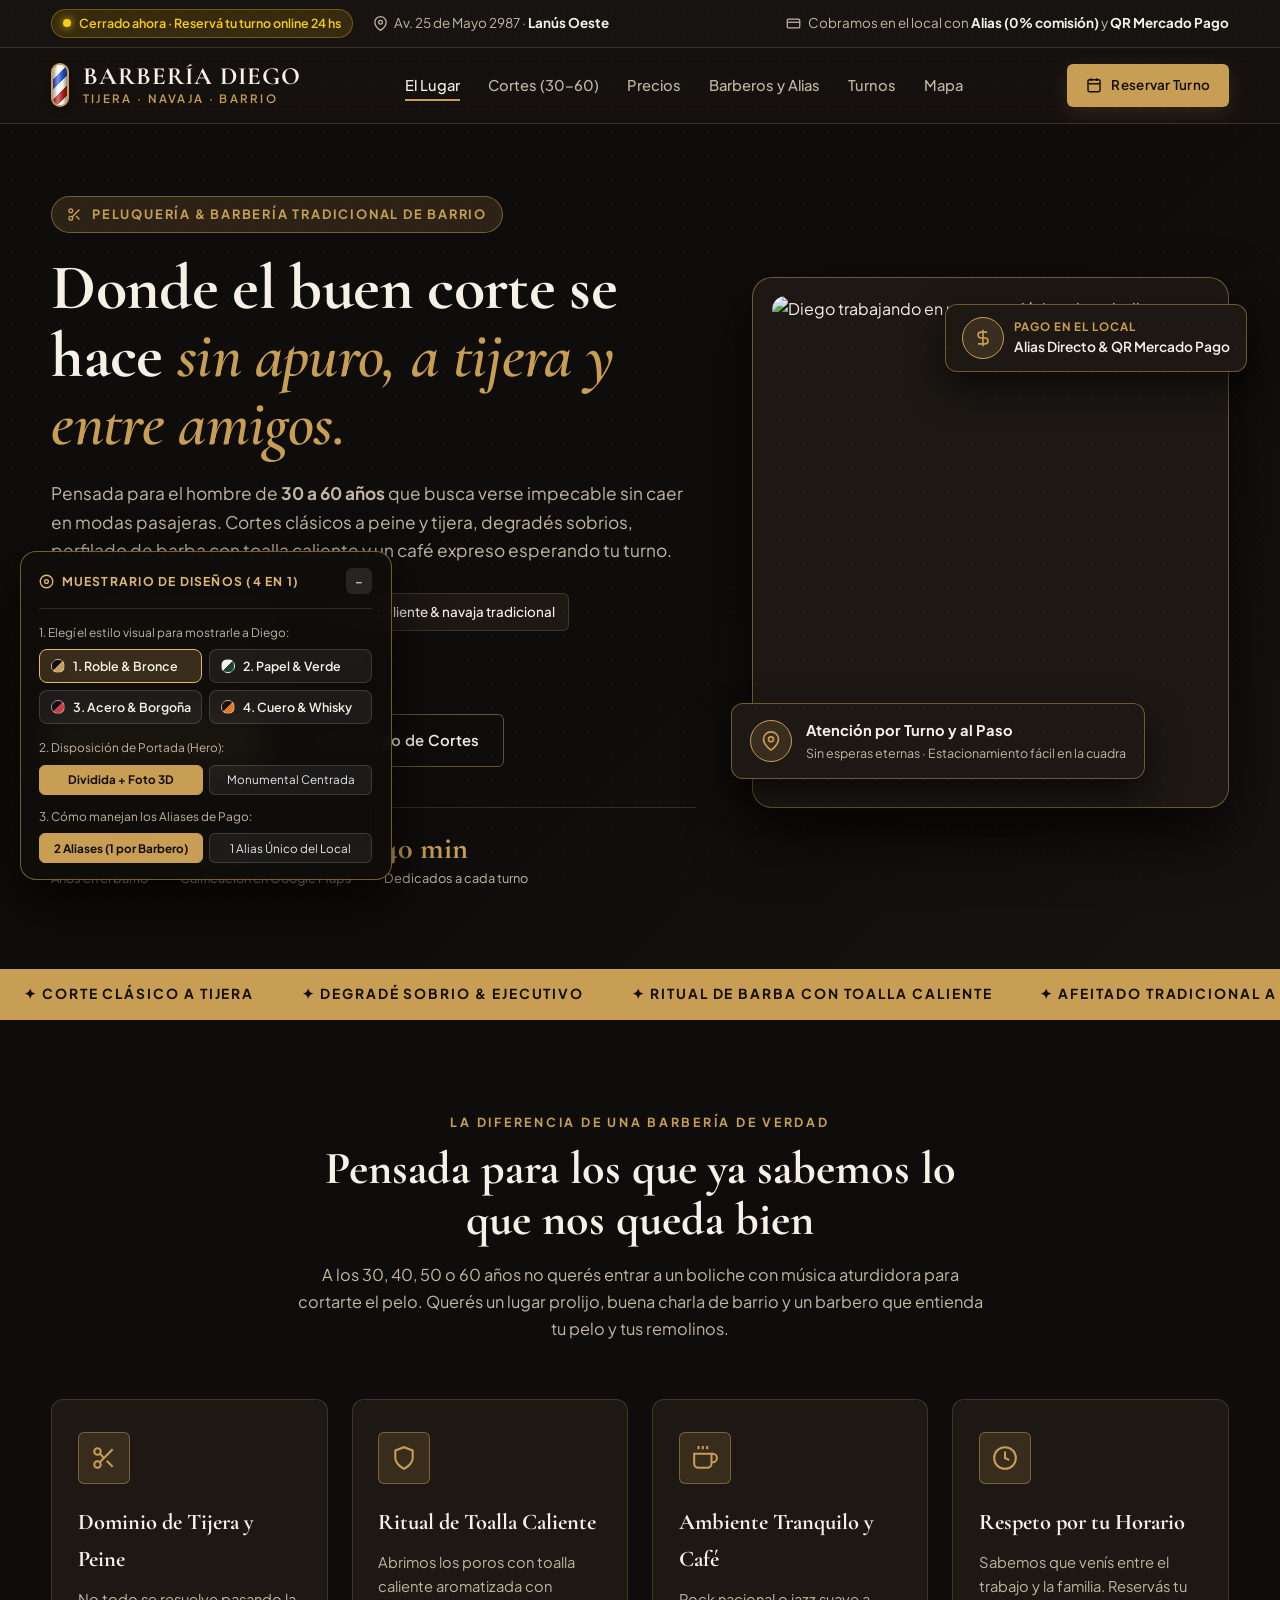
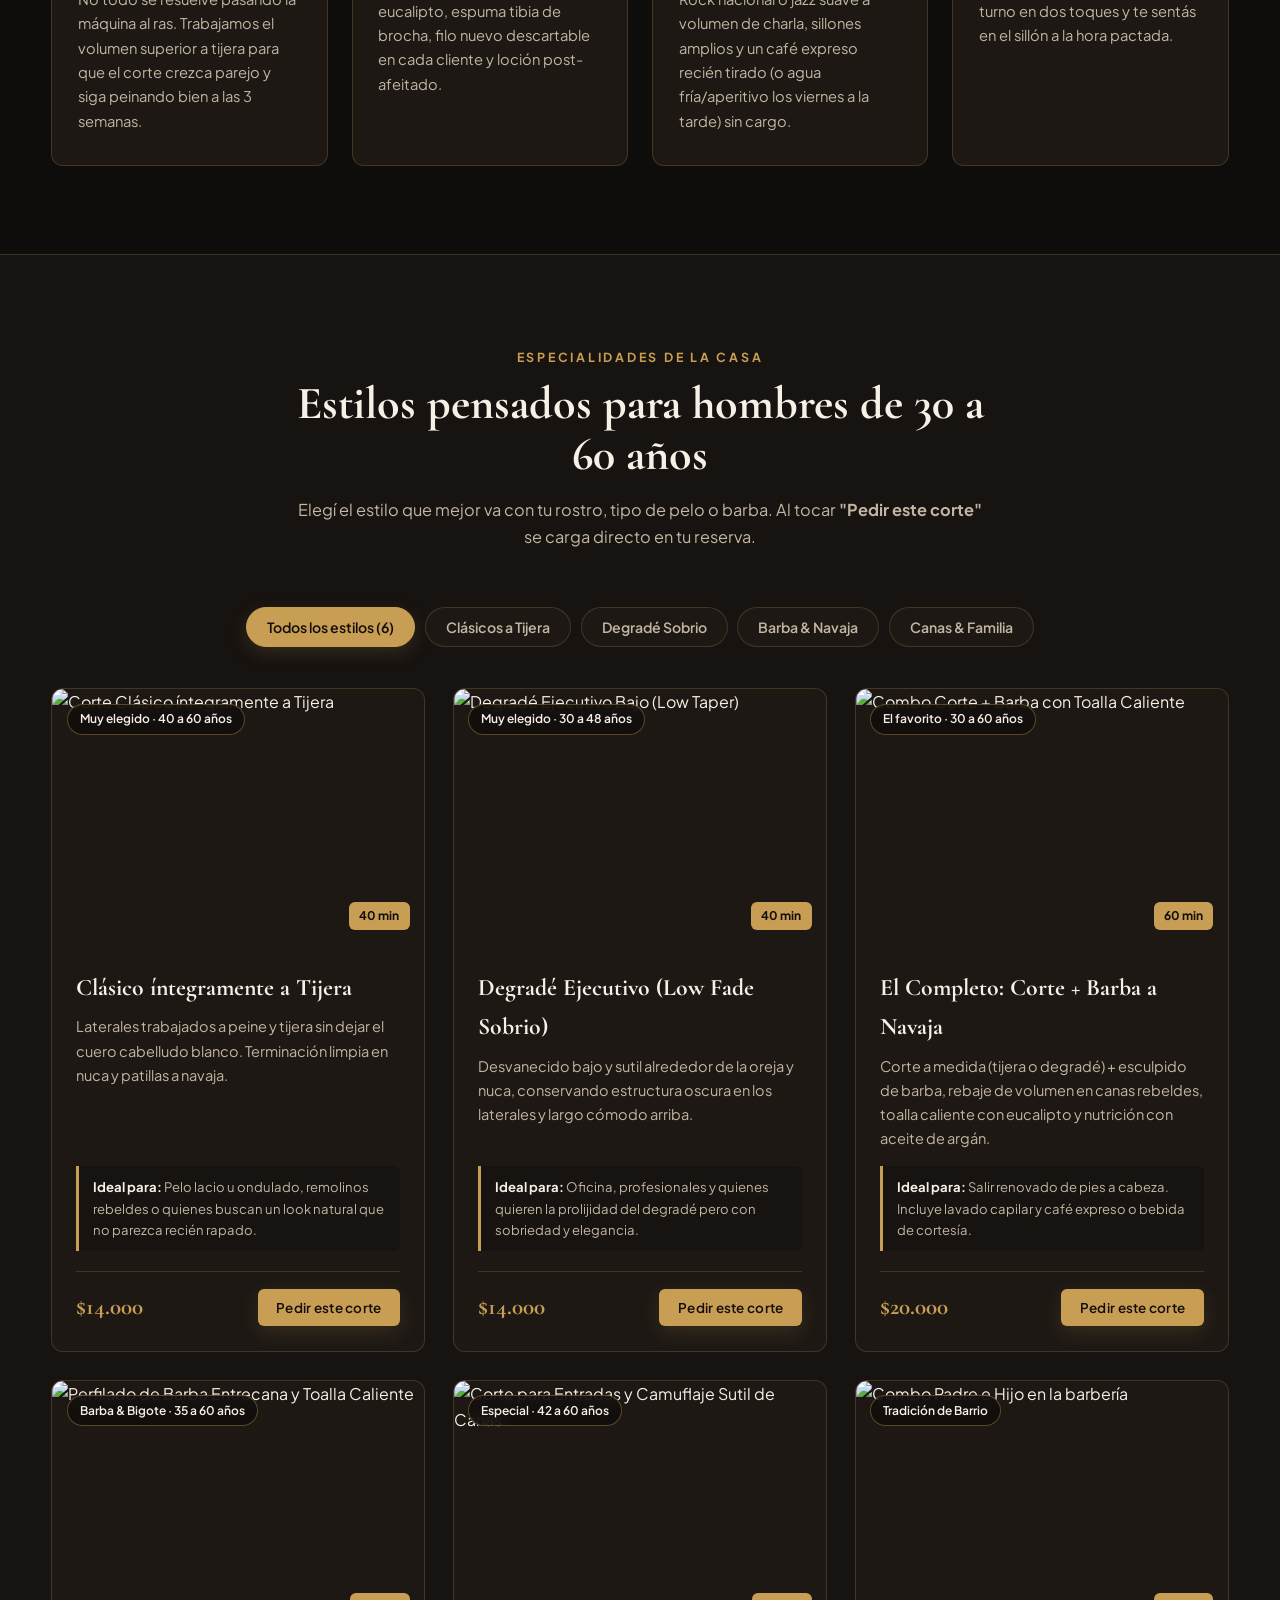
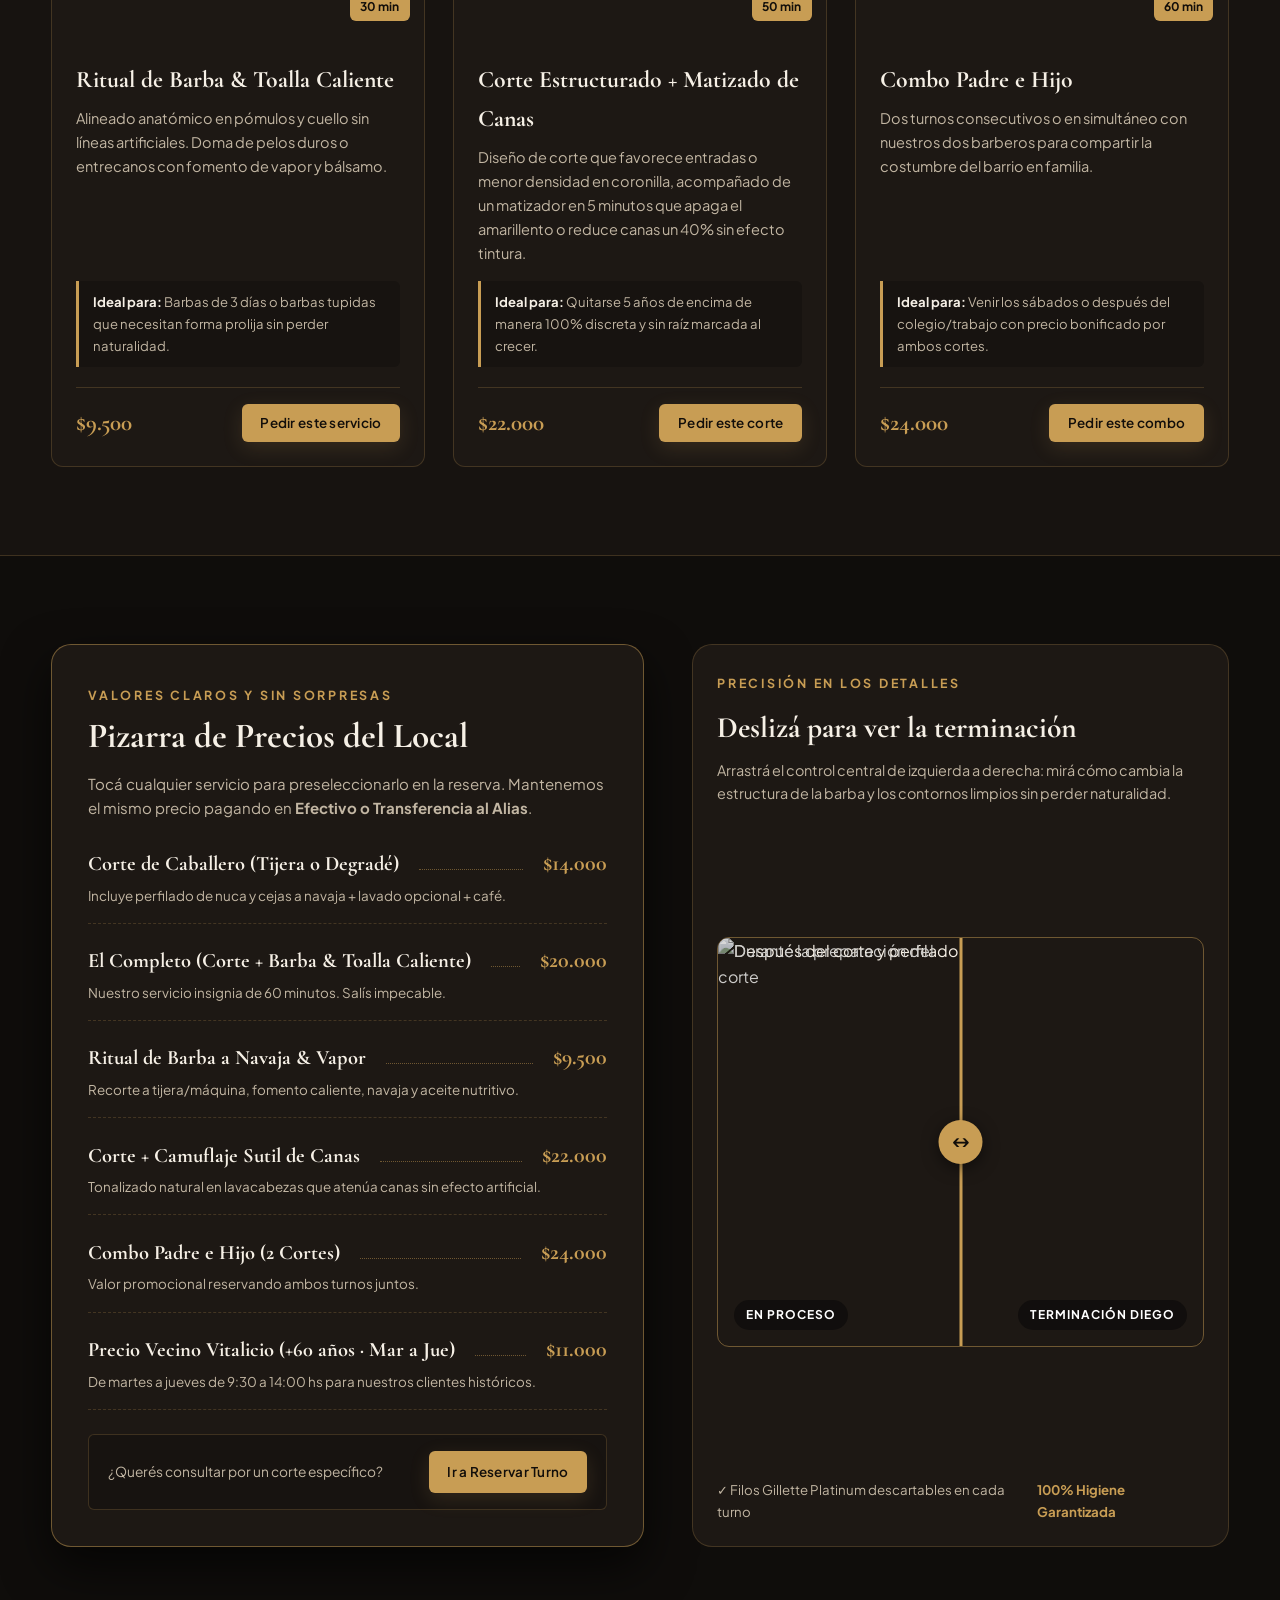
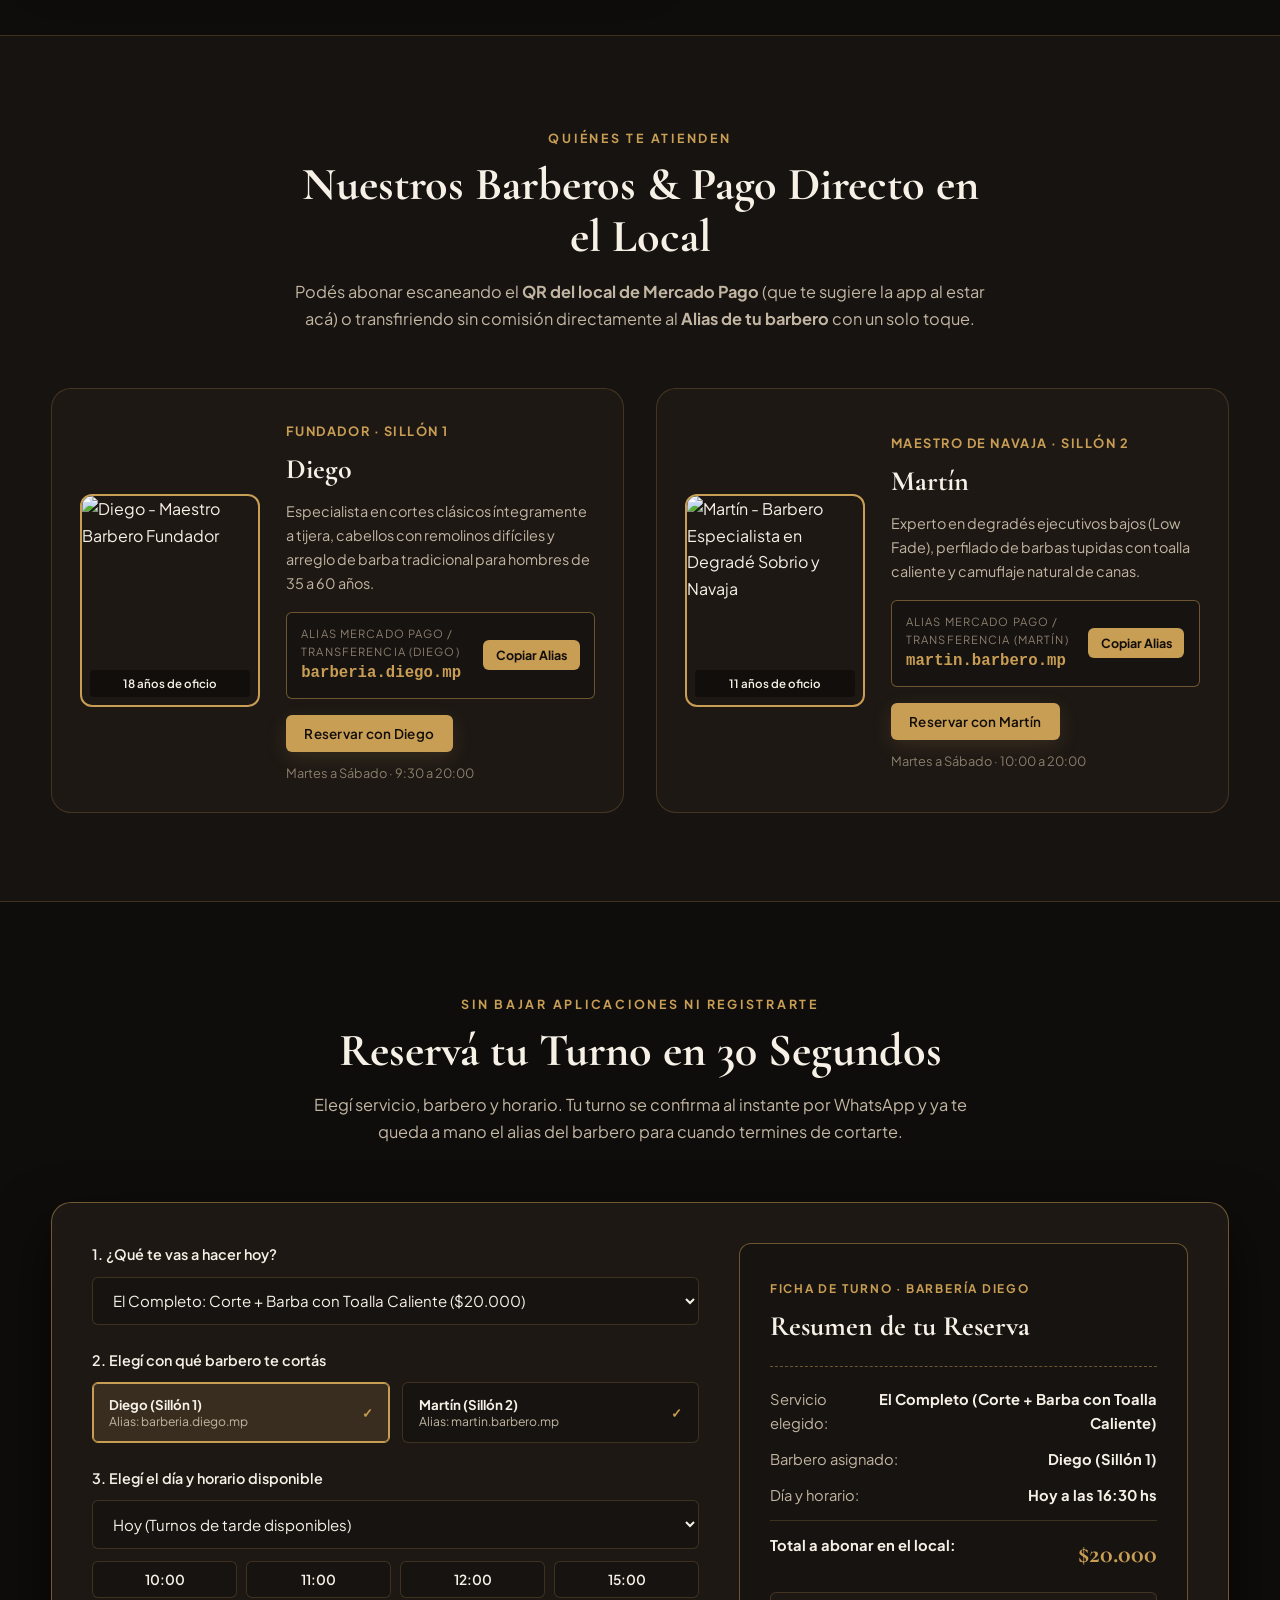
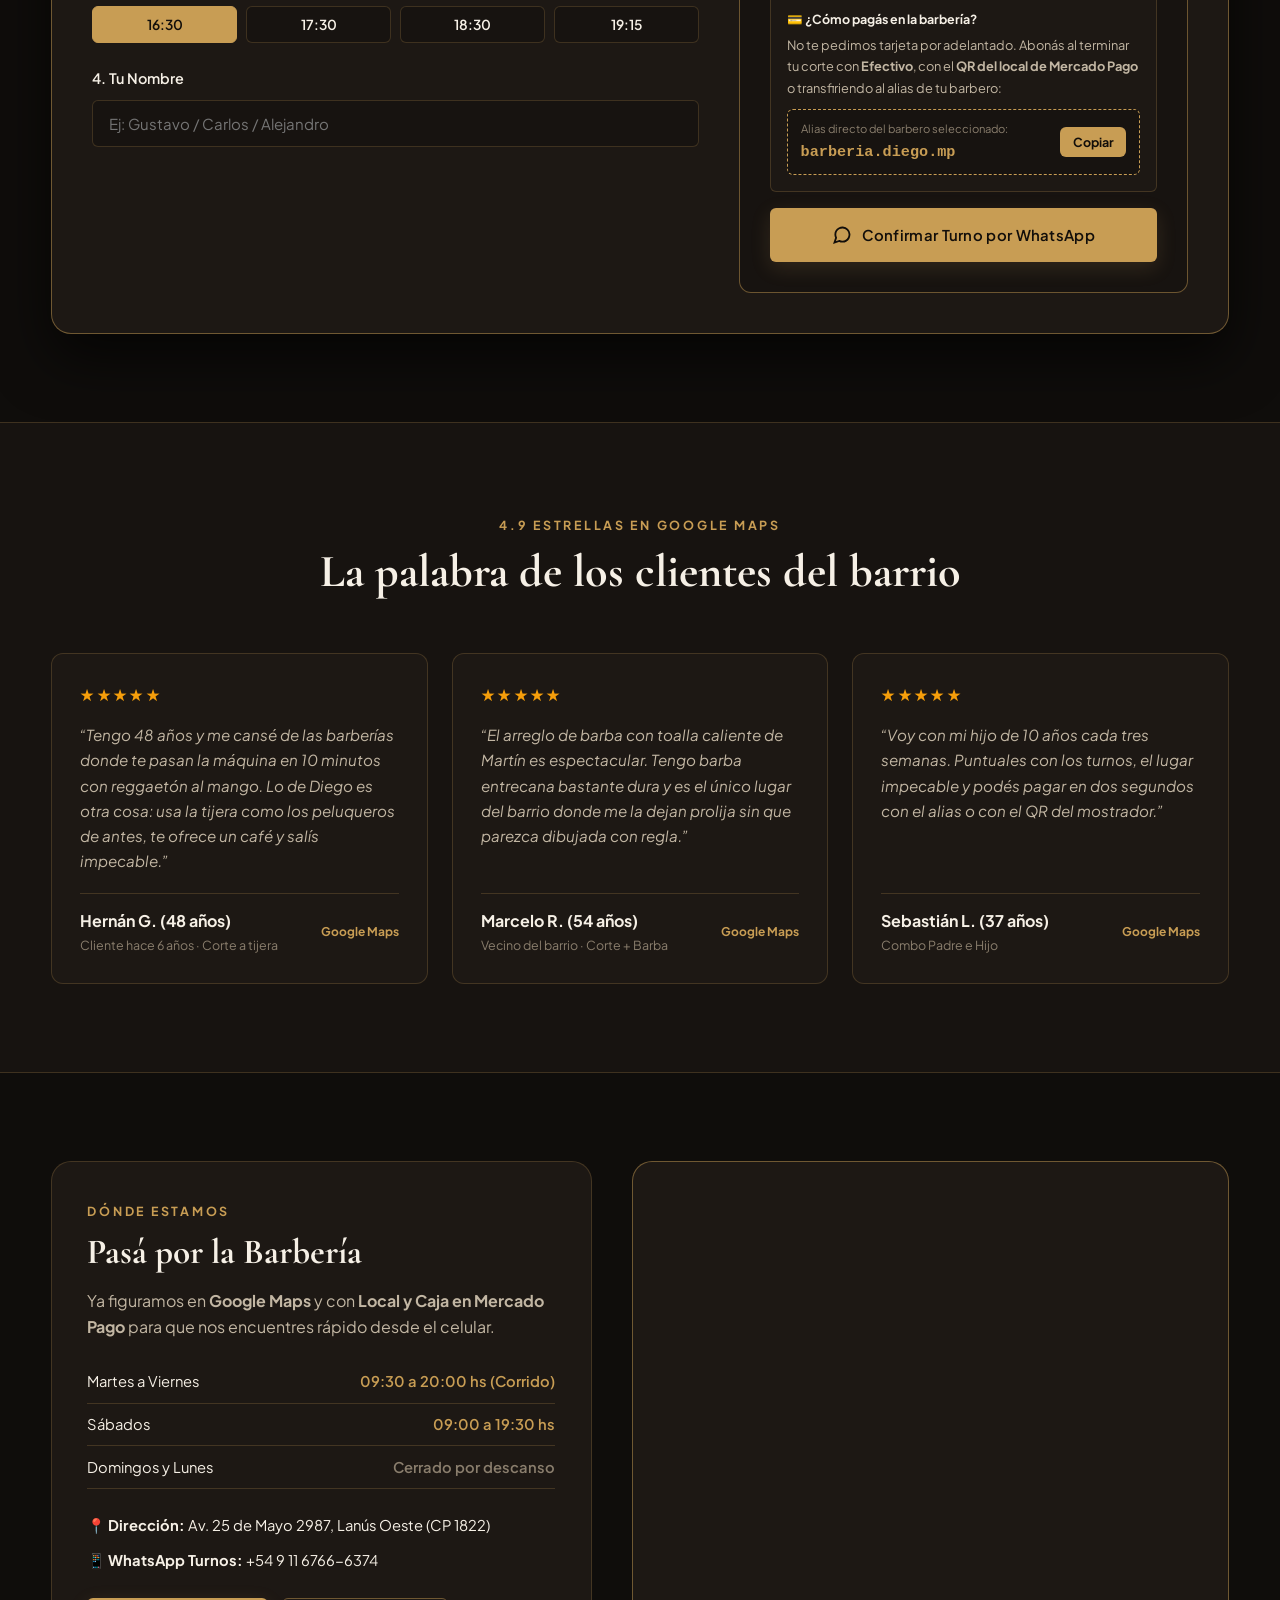
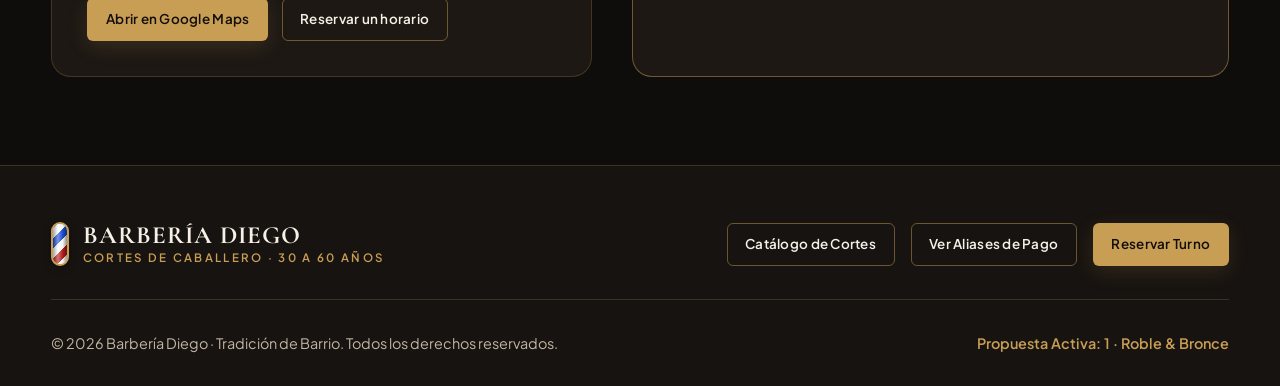
==== commit 7016f7de: "Datos reales de la barbería: dirección en Lanús Oeste y WhatsApp de Diego El botón de turnos, el tex" ====
--- a/index.html
+++ b/index.html
@@ -45,7 +45,7 @@
         </span>
         <span class="topbar-item">
           <svg width="15" height="15" viewBox="0 0 24 24" fill="none" stroke="currentColor" stroke-width="2"><path d="M21 10c0 7-9 13-9 13s-9-6-9-13a9 9 0 0 1 18 0z"/><circle cx="12" cy="10" r="3"/></svg>
-          <span>Av. del Barrio 1480 · <strong>A pasos de la plaza</strong></span>
+          <span>Av. 25 de Mayo 2987 · <strong>Lanús Oeste</strong></span>
         </span>
       </div>
       <div class="topbar-right">
@@ -843,15 +843,15 @@
 
           <div style="display: flex; flex-direction: column; gap: 0.65rem; margin-top: 1.5rem;">
             <div style="font-size: 0.92rem;">
-              📍 <strong>Dirección:</strong> Av. del Barrio 1480 (Fácil estacionamiento en la cuadra)
+              📍 <strong>Dirección:</strong> Av. 25 de Mayo 2987, Lanús Oeste (CP 1822)
             </div>
             <div style="font-size: 0.92rem;">
-              📱 <strong>WhatsApp Turnos:</strong> a definir
+              📱 <strong>WhatsApp Turnos:</strong> +54 9 11 6766-6374
             </div>
           </div>
 
           <div style="margin-top: 1.6rem; display: flex; gap: 0.85rem; flex-wrap: wrap;">
-            <a href="https://www.google.com/maps" target="_blank" rel="noopener noreferrer" class="btn btn-primary btn-sm">
+            <a href="https://www.google.com/maps/search/?api=1&amp;query=Av.%2025%20de%20Mayo%202987%2C%20Lan%C3%BAs%20Oeste%2C%20Buenos%20Aires" target="_blank" rel="noopener noreferrer" class="btn btn-primary btn-sm">
               Abrir en Google Maps
             </a>
             <a href="#turnos" class="btn btn-outline btn-sm">
@@ -863,7 +863,7 @@
         <div class="map-frame-wrap reveal">
           <iframe
             title="Ubicación de Barbería Diego en Google Maps"
-            src="https://www.google.com/maps/embed?pb=!1m18!1m12!1m3!1d26269.04877770877!2d-58.4596!3d-34.6037!2m3!1f0!2f0!3f0!3m2!1i1024!2i768!4f13.1!3m3!1m2!1s0x95bcca3b4ef90cbd%3A0xa0b3812e88e88e87!2sBuenos%20Aires%2C%20CABA!5e0!3m2!1ses-419!2sar!4v1700000000000!5m2!1ses-419!2sar"
+            src="https://www.google.com/maps?q=Av.%2025%20de%20Mayo%202987%2C%20Lan%C3%BAs%20Oeste%2C%20Buenos%20Aires&amp;z=16&amp;output=embed"
             loading="lazy"
             referrerpolicy="no-referrer-when-downgrade">
           </iframe>
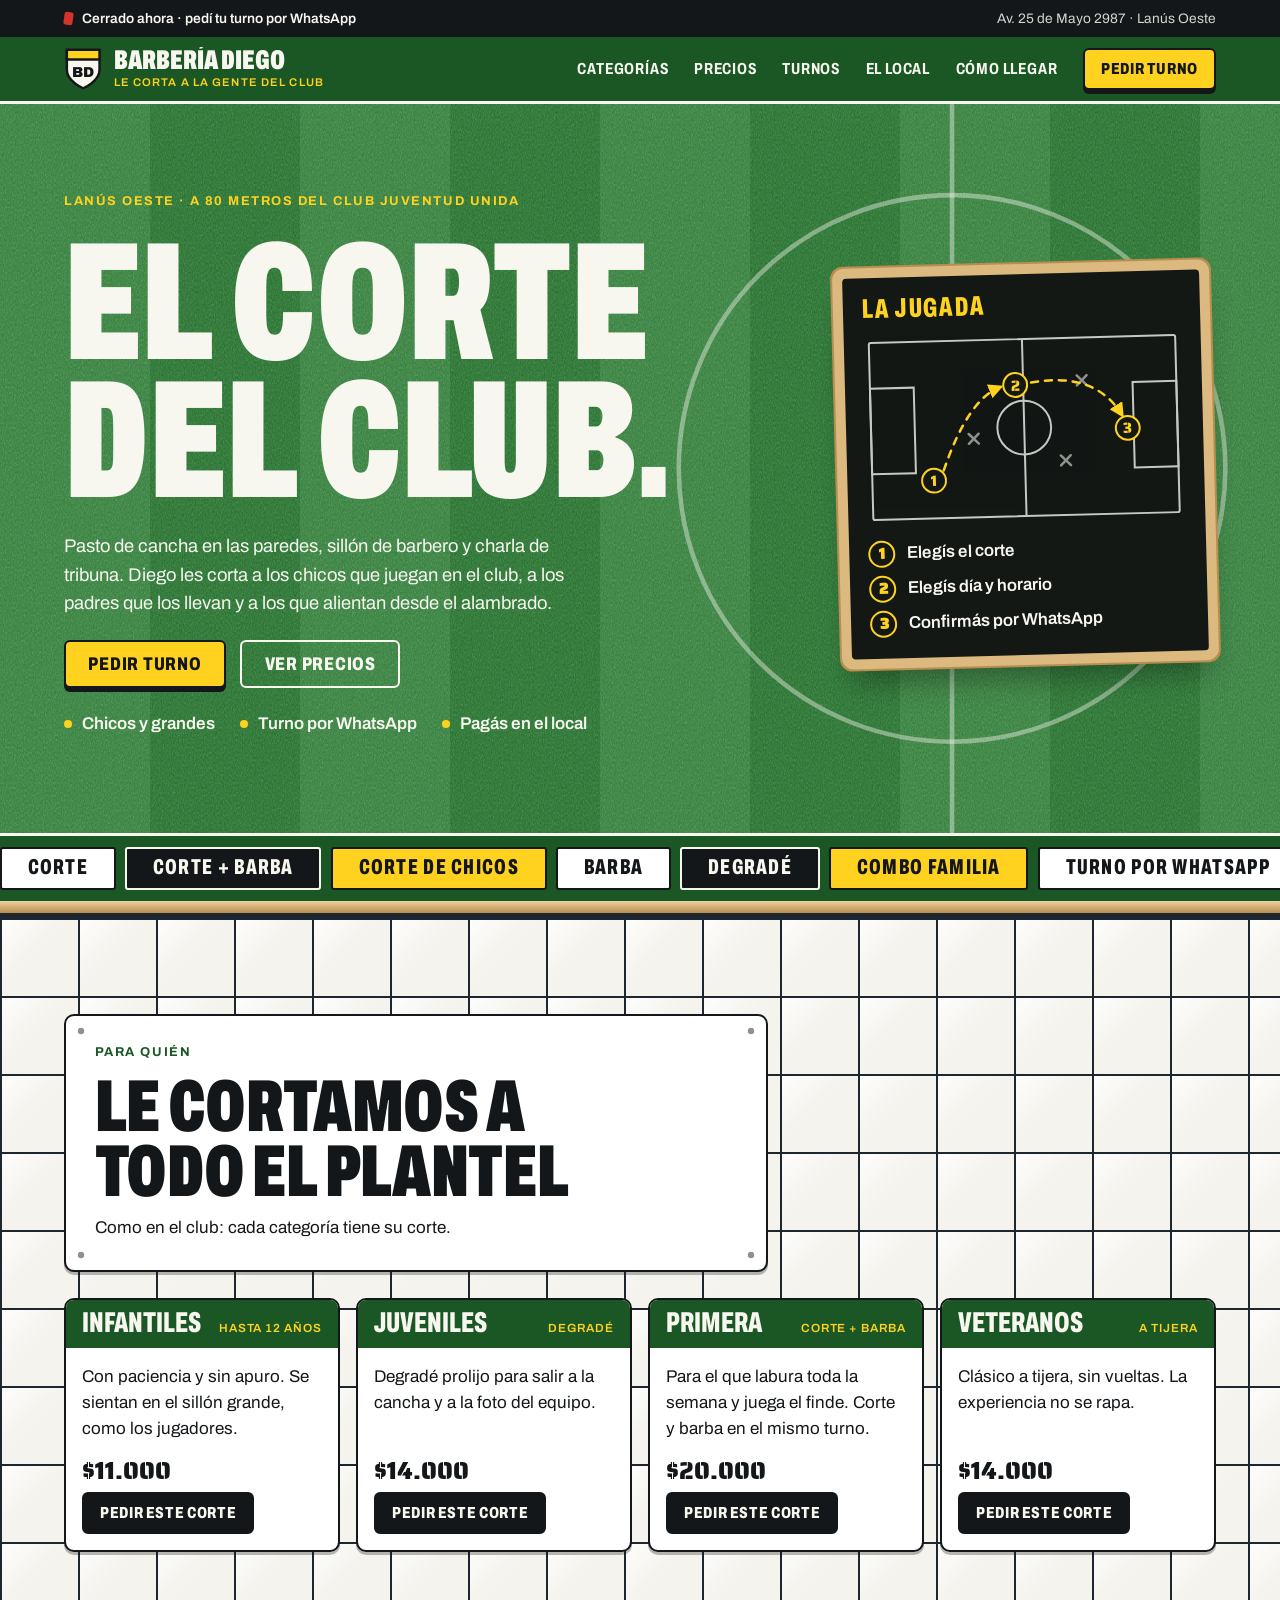
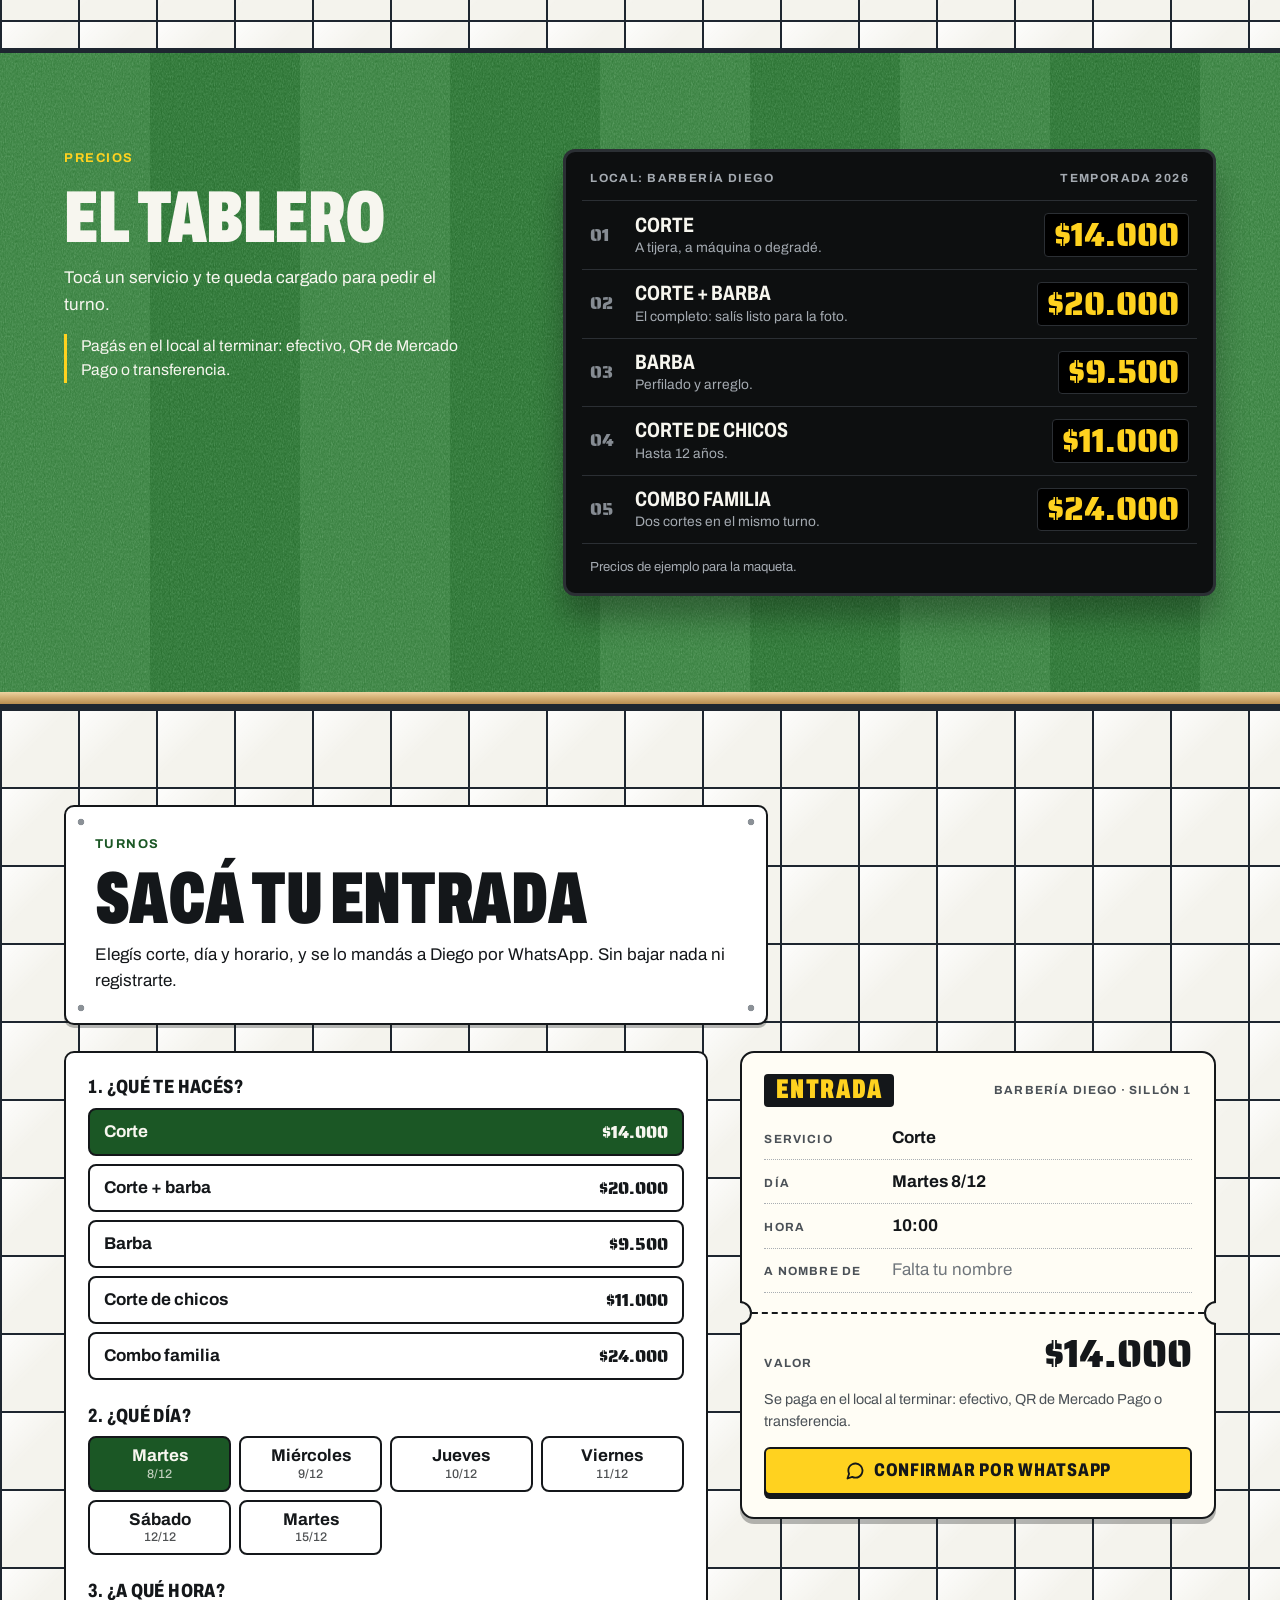
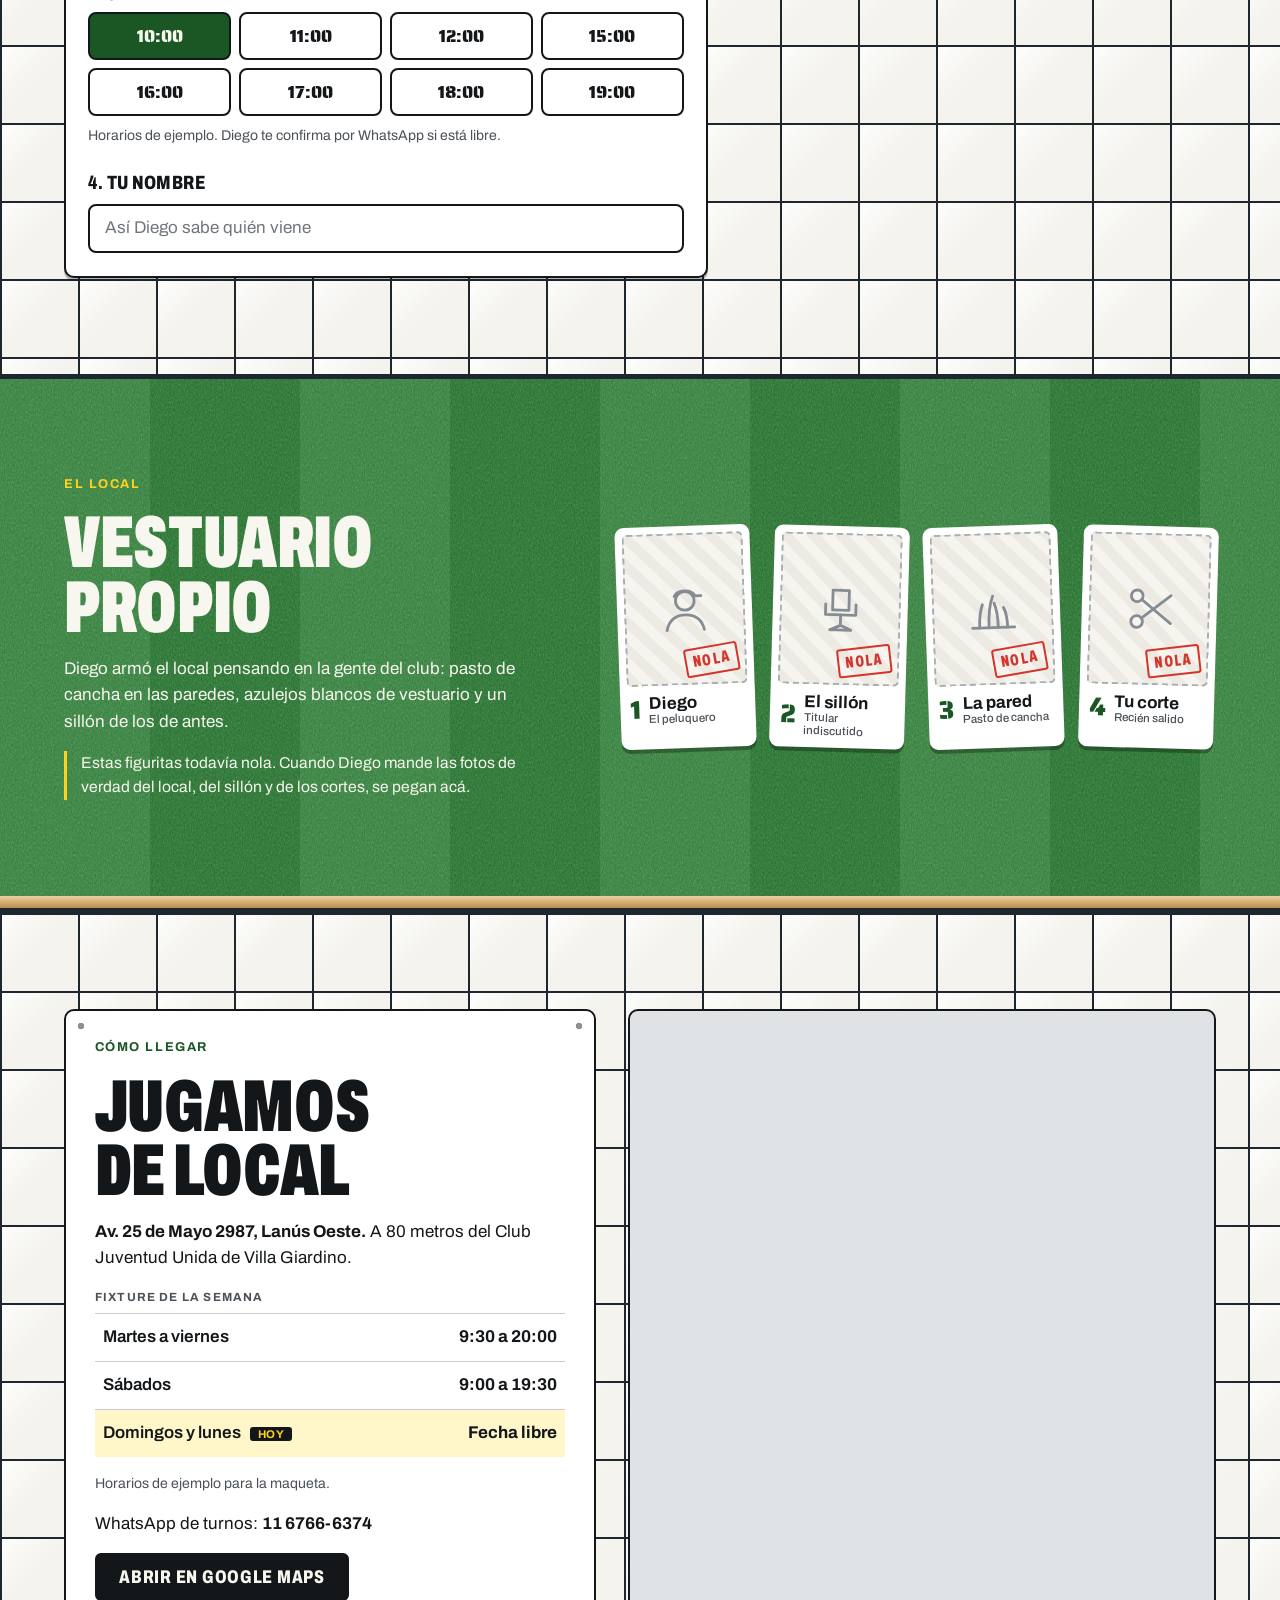
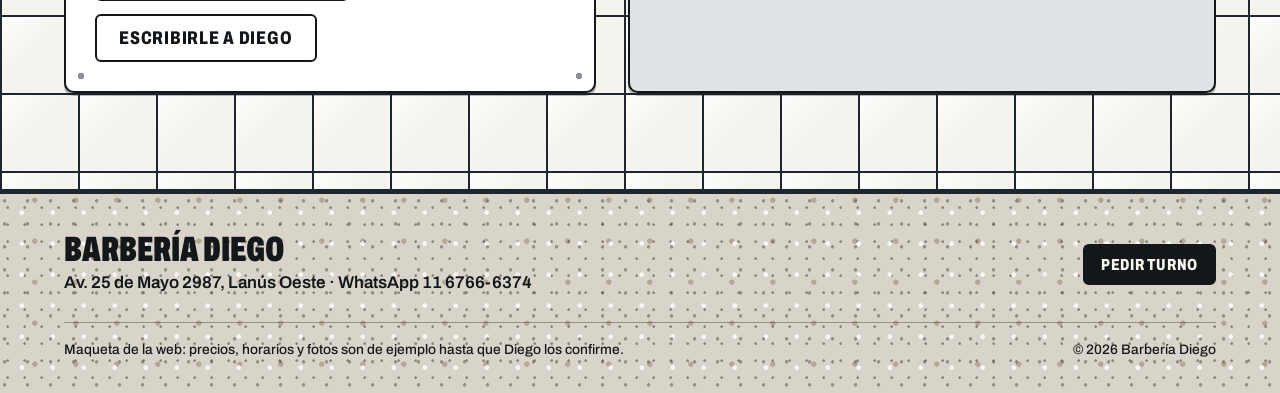
==== commit b9f52919: "Rediseño "El corte del club": pasto de cancha, azulejos y tablero Diego armó el local para la gente " ====
--- a/index.html
+++ b/index.html
@@ -1,959 +1,487 @@
 <!DOCTYPE html>
-<html lang="es-AR" data-theme="roble">
+<html lang="es-AR">
 <head>
   <meta charset="UTF-8" />
   <meta name="viewport" content="width=device-width, initial-scale=1.0" />
-  <title>Barbería Diego | Tradición de Barrio, Tijera &amp; Navaja</title>
-  <meta name="description" content="Barbería de barrio especializada en cortes clásicos a tijera, degradé sobrio y arreglo de barba con toalla caliente para caballeros de 30 a 60 años." />
+  <title>Barbería Diego | El corte del club · Lanús Oeste</title>
+  <meta name="description" content="Barbería de barrio en Lanús Oeste, a 80 metros del Club Juventud Unida de Villa Giardino. Cortes para chicos y grandes, con turno por WhatsApp." />
   <!-- Maqueta para mostrarle a Diego: que no la indexen los buscadores -->
   <meta name="robots" content="noindex, nofollow" />
-
-  <!-- Google Fonts para las 4 propuestas estéticas -->
+  <meta name="theme-color" content="#1b5725" />
+  <link rel="icon" href="data:image/svg+xml,%3Csvg xmlns='http://www.w3.org/2000/svg' viewBox='0 0 40 46'%3E%3Cpath d='M3 3h34v21c0 12-17 19-17 19S3 36 3 24z' fill='%23f7f6ef' stroke='%2314171a' stroke-width='3'/%3E%3Cpath d='M3 3h34v10H3z' fill='%232b7733' stroke='%2314171a' stroke-width='3'/%3E%3C/svg%3E" />
+
   <link rel="preconnect" href="https://fonts.googleapis.com" />
   <link rel="preconnect" href="https://fonts.gstatic.com" crossorigin />
-  <link href="https://fonts.googleapis.com/css2?family=Cormorant+Garamond:ital,wght@0,600;0,700;1,600&family=Fraunces:ital,opsz,wght@0,9..144,600;0,9..144,700;1,9..144,600&family=Playfair+Display:ital,wght@0,600;0,700;1,600&family=Plus+Jakarta+Sans:wght@400;500;600;700&display=swap" rel="stylesheet" />
+  <link href="https://fonts.googleapis.com/css2?family=Archivo:wdth,wght@62..125,100..900&family=Saira+Stencil+One&display=swap" rel="stylesheet" />
 
   <link rel="stylesheet" href="styles.css" />
 </head>
-<body data-hero-layout="split" data-alias-mode="dual">
-
-  <!-- PRELOADER -->
-  <div class="preloader" id="preloader" aria-hidden="true">
-    <div class="preloader-emblem">
-      <svg class="preloader-Scissors" width="38" height="38" viewBox="0 0 24 24" fill="none" stroke="currentColor" stroke-width="1.8" stroke-linecap="round" stroke-linejoin="round">
-        <circle cx="6" cy="6" r="3"></circle>
-        <circle cx="6" cy="18" r="3"></circle>
-        <line x1="20" y1="4" x2="8.12" y2="15.88"></line>
-        <line x1="14.47" y1="14.48" x2="20" y2="20"></line>
-        <line x1="8.12" y1="8.12" x2="12" y2="12"></line>
-      </svg>
-    </div>
-    <div class="preloader-title">Barbería Diego</div>
-    <div class="preloader-sub">Oficio de Barrio · Desde 2012</div>
-  </div>
-
-  <!-- CURSOR MAGNÉTICO -->
-  <div class="custom-cursor" id="customCursor"></div>
-
-  <!-- TOPBAR: ESTADO DEL LOCAL Y DATOS RÁPIDOS -->
+<body>
+
+  <a class="saltar" href="#turnos">Ir a pedir turno</a>
+
+  <!-- BARRA SUPERIOR: ESTADO DEL LOCAL Y DIRECCIÓN -->
   <div class="topbar">
-    <div class="container topbar-inner">
-      <div class="topbar-left">
-        <span class="status-pill" id="liveStatusBadge">
-          <span class="status-dot"></span>
-          <span id="liveStatusText">Abierto ahora · Martes a Sábado 9:30 a 20:00 hs</span>
-        </span>
-        <span class="topbar-item">
-          <svg width="15" height="15" viewBox="0 0 24 24" fill="none" stroke="currentColor" stroke-width="2"><path d="M21 10c0 7-9 13-9 13s-9-6-9-13a9 9 0 0 1 18 0z"/><circle cx="12" cy="10" r="3"/></svg>
-          <span>Av. 25 de Mayo 2987 · <strong>Lanús Oeste</strong></span>
-        </span>
-      </div>
-      <div class="topbar-right">
-        <span class="topbar-item">
-          <svg width="15" height="15" viewBox="0 0 24 24" fill="none" stroke="currentColor" stroke-width="2"><rect x="2" y="5" width="20" height="14" rx="2"/><line x1="2" y1="10" x2="22" y2="10"/></svg>
-          <span>Cobramos en el local con <strong>Alias (0% comisión)</strong> y <strong>QR Mercado Pago</strong></span>
-        </span>
-      </div>
+    <div class="wrap topbar-in">
+      <span class="estado" id="estado">
+        <span class="estado-luz" aria-hidden="true"></span>
+        <span id="estadoTexto">Martes a sábado · turnos por WhatsApp</span>
+      </span>
+      <span class="topbar-dato">Av. 25 de Mayo 2987 · Lanús Oeste</span>
     </div>
   </div>
 
-  <!-- NAVBAR -->
-  <header class="navbar" id="navbar">
-    <div class="container navbar-inner">
-      <a href="#inicio" class="brand">
-        <div class="barber-pole-mini" aria-hidden="true"></div>
-        <div class="brand-text">
-          <span class="brand-name">BARBERÍA DIEGO</span>
-          <span class="brand-tagline">Tijera · Navaja · Barrio</span>
-        </div>
+  <!-- CABECERA -->
+  <header class="cabecera" id="cabecera">
+    <div class="wrap cabecera-in">
+      <a class="marca" href="#inicio">
+        <svg class="marca-escudo" viewBox="0 0 40 46" aria-hidden="true" focusable="false">
+          <path d="M3 3h34v21c0 12-17 19-17 19S3 36 3 24z" fill="#f7f6ef" stroke="#14171a" stroke-width="2.5" />
+          <path d="M3 3h34v10H3z" fill="#ffd21f" stroke="#14171a" stroke-width="2.5" />
+          <text x="20" y="31" text-anchor="middle" font-family="Archivo, Arial Narrow, sans-serif" font-weight="900" font-size="15" fill="#14171a">BD</text>
+        </svg>
+        <span class="marca-texto">
+          <span class="marca-nombre">Barbería Diego</span>
+          <span class="marca-bajada">Le corta a la gente del club</span>
+        </span>
       </a>
 
-      <nav aria-label="Navegación principal">
-        <ul class="nav-links" id="navLinks">
-          <li><a href="#experiencia" class="active">El Lugar</a></li>
-          <li><a href="#cortes">Cortes (30–60)</a></li>
-          <li><a href="#precios">Precios</a></li>
-          <li><a href="#barberos">Barberos y Alias</a></li>
-          <li><a href="#turnos">Turnos</a></li>
-          <li><a href="#ubicacion">Mapa</a></li>
-        </ul>
+      <nav class="nav" id="nav" aria-label="Secciones">
+        <a href="#categorias">Categorías</a>
+        <a href="#precios">Precios</a>
+        <a href="#turnos">Turnos</a>
+        <a href="#local">El local</a>
+        <a href="#llegar">Cómo llegar</a>
       </nav>
 
-      <div class="nav-actions">
-        <a href="#turnos" class="btn btn-primary btn-sm">
-          <svg width="16" height="16" viewBox="0 0 24 24" fill="none" stroke="currentColor" stroke-width="2.2"><rect x="3" y="4" width="18" height="18" rx="2" ry="2"/><line x1="16" y1="2" x2="16" y2="6"/><line x1="8" y1="2" x2="8" y2="6"/><line x1="3" y1="10" x2="21" y2="10"/></svg>
-          <span>Reservar Turno</span>
-        </a>
-        <button class="mobile-toggle" id="mobileMenuBtn" aria-label="Abrir menú">
-          <svg width="22" height="22" viewBox="0 0 24 24" fill="none" stroke="currentColor" stroke-width="2"><line x1="3" y1="6" x2="21" y2="6"/><line x1="3" y1="12" x2="21" y2="12"/><line x1="3" y1="18" x2="21" y2="18"/></svg>
-        </button>
-      </div>
+      <a class="btn btn-amarilla btn-chico cabecera-cta" href="#turnos"><span class="solo-ancho">Pedir&nbsp;</span>turno</a>
+      <button class="menu-btn" id="menuBtn" type="button" aria-label="Abrir el menú" aria-expanded="false" aria-controls="nav">
+        <svg width="24" height="24" viewBox="0 0 24 24" fill="none" stroke="currentColor" stroke-width="2.5" stroke-linecap="round" aria-hidden="true"><line x1="3" y1="6" x2="21" y2="6" /><line x1="3" y1="12" x2="21" y2="12" /><line x1="3" y1="18" x2="21" y2="18" /></svg>
+      </button>
     </div>
   </header>
 
-  <!-- HERO PRINCIPAL -->
-  <section class="hero" id="inicio">
-    <div class="hero-bg"></div>
-    <div class="hero-overlay"></div>
-
-    <div class="container hero-grid">
-      <div class="hero-content reveal is-visible">
-        <div class="hero-eyebrow">
-          <svg width="15" height="15" viewBox="0 0 24 24" fill="none" stroke="currentColor" stroke-width="2.2"><circle cx="6" cy="6" r="3"/><circle cx="6" cy="18" r="3"/><line x1="20" y1="4" x2="8.12" y2="15.88"/><line x1="14.47" y1="14.48" x2="20" y2="20"/></svg>
-          <span>Peluquería &amp; Barbería Tradicional de Barrio</span>
-        </div>
-
-        <h1 class="hero-title">
-          Donde el buen corte se hace <span class="highlight">sin apuro, a tijera y entre amigos.</span>
-        </h1>
-
-        <p class="hero-lead">
-          Pensada para el hombre de <strong>30 a 60 años</strong> que busca verse impecable sin caer en modas pasajeras. Cortes clásicos a peine y tijera, degradés sobrios, perfilado de barba con toalla caliente y un café expreso esperando tu turno.
-        </p>
-
-        <div class="hero-badges">
-          <span class="feature-chip">
-            <svg width="16" height="16" viewBox="0 0 24 24" fill="none" stroke="currentColor" stroke-width="2"><polyline points="20 6 9 17 4 12"/></svg>
-            Especialistas en 30 a 60 años
-          </span>
-          <span class="feature-chip">
-            <svg width="16" height="16" viewBox="0 0 24 24" fill="none" stroke="currentColor" stroke-width="2"><polyline points="20 6 9 17 4 12"/></svg>
-            Toalla caliente &amp; navaja tradicional
-          </span>
-          <span class="feature-chip">
-            <svg width="16" height="16" viewBox="0 0 24 24" fill="none" stroke="currentColor" stroke-width="2"><polyline points="20 6 9 17 4 12"/></svg>
-            Café expreso de cortesía
-          </span>
-        </div>
-
-        <div class="hero-cta-group">
-          <a href="#turnos" class="btn btn-primary">
-            <span>Pedir Turno Ahora</span>
-            <svg width="18" height="18" viewBox="0 0 24 24" fill="none" stroke="currentColor" stroke-width="2.2"><line x1="5" y1="12" x2="19" y2="12"/><polyline points="12 5 19 12 12 19"/></svg>
-          </a>
-          <a href="#cortes" class="btn btn-outline">
-            <span>Ver Catálogo de Cortes</span>
-          </a>
-        </div>
-
-        <div class="hero-trust-strip">
-          <div class="trust-metric">
-            <span class="trust-number">14+</span>
-            <span class="trust-label">Años en el barrio</span>
+  <main>
+    <!-- PORTADA: LA CANCHA -->
+    <section class="hero cesped" id="inicio">
+      <svg class="cal-lineas" viewBox="0 0 1440 800" preserveAspectRatio="xMaxYMid slice" aria-hidden="true" focusable="false">
+        <g fill="none" stroke="currentColor" stroke-width="5" stroke-linecap="round">
+          <line x1="1080" y1="-20" x2="1080" y2="820" />
+          <circle cx="1080" cy="400" r="300" />
+        </g>
+        <circle cx="1080" cy="400" r="9" fill="currentColor" />
+      </svg>
+
+      <div class="wrap hero-grid">
+        <div class="hero-texto">
+          <p class="volanta">Lanús Oeste · a 80 metros del Club Juventud Unida</p>
+          <h1>El corte<br />del club.</h1>
+          <p class="hero-bajada">
+            Pasto de cancha en las paredes, sillón de barbero y charla de tribuna.
+            Diego les corta a los chicos que juegan en el club, a los padres que los llevan
+            y a los que alientan desde el alambrado.
+          </p>
+          <div class="hero-botones">
+            <a class="btn btn-amarilla" href="#turnos">Pedir turno</a>
+            <a class="btn btn-cal" href="#precios">Ver precios</a>
           </div>
-          <div class="trust-metric">
-            <span class="trust-number">4.9 ★</span>
-            <span class="trust-label">Calificación en Google Maps</span>
+          <ul class="hero-datos">
+            <li>Chicos y grandes</li>
+            <li>Turno por WhatsApp</li>
+            <li>Pagás en el local</li>
+          </ul>
+        </div>
+
+        <!-- Pizarrón de vestuario: la jugada para sacar turno -->
+        <aside class="pizarra" aria-label="Cómo pedir turno">
+          <p class="pizarra-titulo">La jugada</p>
+          <svg class="pizarra-dibujo" viewBox="0 0 320 190" aria-hidden="true" focusable="false">
+            <defs>
+              <marker id="punta" viewBox="0 0 10 10" refX="7" refY="5" markerWidth="6" markerHeight="6" orient="auto-start-reverse">
+                <path d="M0 0 L10 5 L0 10 z" fill="#ffd21f" />
+              </marker>
+            </defs>
+            <g fill="none" stroke="#f7f6ef" stroke-width="2" opacity=".8">
+              <rect x="6" y="6" width="308" height="178" rx="2" />
+              <line x1="160" y1="6" x2="160" y2="184" />
+              <circle cx="160" cy="95" r="27" />
+              <rect x="6" y="52" width="44" height="86" />
+              <rect x="270" y="52" width="44" height="86" />
+            </g>
+            <g stroke="#f7f6ef" stroke-width="2.5" stroke-linecap="round" opacity=".55">
+              <path d="M104 100l10 10M114 100l-10 10" />
+              <path d="M196 124l10 10M206 124l-10 10" />
+              <path d="M214 44l10 10M224 44l-10 10" />
+            </g>
+            <g class="pizarra-pase" fill="none" stroke="#ffd21f" stroke-width="2.5" stroke-linecap="round" stroke-dasharray="7 7">
+              <path d="M78 136 Q104 66 136 54" marker-end="url(#punta)" />
+              <path d="M168 50 Q232 40 258 84" marker-end="url(#punta)" />
+            </g>
+            <g font-family="Saira Stencil One, Archivo, sans-serif" font-size="15" text-anchor="middle">
+              <circle cx="68" cy="146" r="12" fill="#131815" stroke="#ffd21f" stroke-width="2" />
+              <text x="68" y="151.5" fill="#ffd21f">1</text>
+              <circle cx="152" cy="52" r="12" fill="#131815" stroke="#ffd21f" stroke-width="2" />
+              <text x="152" y="57.5" fill="#ffd21f">2</text>
+              <circle cx="264" cy="98" r="12" fill="#131815" stroke="#ffd21f" stroke-width="2" />
+              <text x="264" y="103.5" fill="#ffd21f">3</text>
+            </g>
+          </svg>
+          <ol class="pizarra-pasos">
+            <li>Elegís el corte</li>
+            <li>Elegís día y horario</li>
+            <li>Confirmás por WhatsApp</li>
+          </ol>
+        </aside>
+      </div>
+    </section>
+
+    <!-- CARTELES AL BORDE DE LA CANCHA (decorativo: repite los servicios del tablero) -->
+    <div class="vallas" aria-hidden="true">
+      <div class="vallas-pista">
+        <span class="valla valla-blanca">Corte</span>
+        <span class="valla valla-negra">Corte + barba</span>
+        <span class="valla valla-amarilla">Corte de chicos</span>
+        <span class="valla valla-blanca">Barba</span>
+        <span class="valla valla-negra">Degradé</span>
+        <span class="valla valla-amarilla">Combo familia</span>
+        <span class="valla valla-blanca">Turno por WhatsApp</span>
+        <span class="valla valla-negra">A 80 metros del club</span>
+        <span class="valla valla-blanca">Corte</span>
+        <span class="valla valla-negra">Corte + barba</span>
+        <span class="valla valla-amarilla">Corte de chicos</span>
+        <span class="valla valla-blanca">Barba</span>
+        <span class="valla valla-negra">Degradé</span>
+        <span class="valla valla-amarilla">Combo familia</span>
+        <span class="valla valla-blanca">Turno por WhatsApp</span>
+        <span class="valla valla-negra">A 80 metros del club</span>
+      </div>
+    </div>
+
+    <div class="varilla" aria-hidden="true"></div>
+
+    <!-- CATEGORÍAS: PARA QUIÉN -->
+    <section class="seccion azulejos" id="categorias">
+      <div class="wrap">
+        <header class="cartel">
+          <p class="volanta">Para quién</p>
+          <h2>Le cortamos a todo el plantel</h2>
+          <p>Como en el club: cada categoría tiene su corte.</p>
+        </header>
+
+        <div class="categorias">
+          <article class="categoria">
+            <div class="categoria-cinta">
+              <h3>Infantiles</h3>
+              <span>Hasta 12 años</span>
+            </div>
+            <div class="categoria-cuerpo">
+              <p>Con paciencia y sin apuro. Se sientan en el sillón grande, como los jugadores.</p>
+            </div>
+            <div class="categoria-pie">
+              <span class="categoria-precio">$11.000</span>
+              <button class="btn btn-tinta btn-chico elegir-servicio" type="button" data-servicio="chicos">Pedir este corte</button>
+            </div>
+          </article>
+
+          <article class="categoria">
+            <div class="categoria-cinta">
+              <h3>Juveniles</h3>
+              <span>Degradé</span>
+            </div>
+            <div class="categoria-cuerpo">
+              <p>Degradé prolijo para salir a la cancha y a la foto del equipo.</p>
+            </div>
+            <div class="categoria-pie">
+              <span class="categoria-precio">$14.000</span>
+              <button class="btn btn-tinta btn-chico elegir-servicio" type="button" data-servicio="corte">Pedir este corte</button>
+            </div>
+          </article>
+
+          <article class="categoria">
+            <div class="categoria-cinta">
+              <h3>Primera</h3>
+              <span>Corte + barba</span>
+            </div>
+            <div class="categoria-cuerpo">
+              <p>Para el que labura toda la semana y juega el finde. Corte y barba en el mismo turno.</p>
+            </div>
+            <div class="categoria-pie">
+              <span class="categoria-precio">$20.000</span>
+              <button class="btn btn-tinta btn-chico elegir-servicio" type="button" data-servicio="corte-barba">Pedir este corte</button>
+            </div>
+          </article>
+
+          <article class="categoria">
+            <div class="categoria-cinta">
+              <h3>Veteranos</h3>
+              <span>A tijera</span>
+            </div>
+            <div class="categoria-cuerpo">
+              <p>Clásico a tijera, sin vueltas. La experiencia no se rapa.</p>
+            </div>
+            <div class="categoria-pie">
+              <span class="categoria-precio">$14.000</span>
+              <button class="btn btn-tinta btn-chico elegir-servicio" type="button" data-servicio="corte">Pedir este corte</button>
+            </div>
+          </article>
+        </div>
+      </div>
+    </section>
+
+    <!-- PRECIOS: EL TABLERO -->
+    <section class="seccion cesped borde-junta" id="precios">
+      <div class="wrap precios-grid">
+        <div class="precios-texto">
+          <p class="volanta">Precios</p>
+          <h2>El tablero</h2>
+          <p>Tocá un servicio y te queda cargado para pedir el turno.</p>
+          <p class="nota-cal">Pagás en el local al terminar: efectivo, QR de Mercado Pago o transferencia.</p>
+        </div>
+
+        <div class="tablero">
+          <div class="tablero-cabeza">
+            <span>Local: Barbería Diego</span>
+            <span>Temporada 2026</span>
           </div>
-          <div class="trust-metric">
-            <span class="trust-number">40 min</span>
-            <span class="trust-label">Dedicados a cada turno</span>
-          </div>
-        </div>
-      </div>
-
-      <!-- TARJETA VISUAL INTERACTIVA (3D TILT) -->
-      <div class="hero-visual-card reveal is-visible">
-        <div class="hero-showcase" id="heroTiltCard">
-          <div class="hero-floating-mp">
-            <div class="badge-icon-circle">
-              <svg width="20" height="20" viewBox="0 0 24 24" fill="none" stroke="currentColor" stroke-width="2"><path d="M12 2v20M17 5H9.5a3.5 3.5 0 0 0 0 7h5a3.5 3.5 0 0 1 0 7H6"/></svg>
-            </div>
-            <div>
-              <div style="font-size: 0.72rem; text-transform: uppercase; letter-spacing: 0.08em; color: var(--accent); font-weight: 700;">Pago en el Local</div>
-              <div style="font-size: 0.86rem; font-weight: 600;">Alias Directo &amp; QR Mercado Pago</div>
-            </div>
-          </div>
-
-          <div class="hero-showcase-img-wrap">
-            <img src="https://images.unsplash.com/photo-1621607512214-68297480165e?auto=format&fit=crop&w=1000&q=85" alt="Diego trabajando en un corte clásico de caballero" />
-          </div>
-
-          <div class="hero-floating-badge">
-            <div class="badge-icon-circle">
-              <svg width="20" height="20" viewBox="0 0 24 24" fill="none" stroke="currentColor" stroke-width="2"><path d="M21 10c0 7-9 13-9 13s-9-6-9-13a9 9 0 0 1 18 0z"/><circle cx="12" cy="10" r="3"/></svg>
-            </div>
-            <div>
-              <div style="font-weight: 700; font-size: 0.92rem;">Atención por Turno y al Paso</div>
-              <div style="font-size: 0.78rem; color: var(--text-secondary);">Sin esperas eternas · Estacionamiento fácil en la cuadra</div>
-            </div>
-          </div>
-        </div>
-      </div>
-    </div>
-  </section>
-
-  <!-- MARQUESINA DE OFICIO -->
-  <div class="marquee-strip" aria-hidden="true">
-    <div class="marquee-track">
-      <span class="marquee-item">✦ Corte Clásico a Tijera</span>
-      <span class="marquee-item">✦ Degradé Sobrio &amp; Ejecutivo</span>
-      <span class="marquee-item">✦ Ritual de Barba con Toalla Caliente</span>
-      <span class="marquee-item">✦ Afeitado Tradicional a Navaja</span>
-      <span class="marquee-item">✦ Disimulo Natural de Canas</span>
-      <span class="marquee-item">✦ Café Expreso de Cortesía</span>
-      <span class="marquee-item">✦ Pago con Alias o QR en el Local</span>
-      <!-- Duplicado para loop infinito -->
-      <span class="marquee-item">✦ Corte Clásico a Tijera</span>
-      <span class="marquee-item">✦ Degradé Sobrio &amp; Ejecutivo</span>
-      <span class="marquee-item">✦ Ritual de Barba con Toalla Caliente</span>
-      <span class="marquee-item">✦ Afeitado Tradicional a Navaja</span>
-      <span class="marquee-item">✦ Disimulo Natural de Canas</span>
-      <span class="marquee-item">✦ Café Expreso de Cortesía</span>
-      <span class="marquee-item">✦ Pago con Alias o QR en el Local</span>
-    </div>
-  </div>
-
-  <!-- SECCIÓN 1: EL ESPACIO Y LA FILOSOFÍA (30 A 60 AÑOS) -->
-  <section class="section" id="experiencia">
-    <div class="container">
-      <div class="section-header reveal">
-        <span class="section-kicker">La diferencia de una barbería de verdad</span>
-        <h2 class="section-title">Pensada para los que ya sabemos lo que nos queda bien</h2>
-        <p class="section-subtitle">
-          A los 30, 40, 50 o 60 años no querés entrar a un boliche con música aturdidora para cortarte el pelo. Querés un lugar prolijo, buena charla de barrio y un barbero que entienda tu pelo y tus remolinos.
-        </p>
-      </div>
-
-      <div class="pillars-grid">
-        <article class="pillar-card reveal">
-          <div class="pillar-icon">
-            <svg width="26" height="26" viewBox="0 0 24 24" fill="none" stroke="currentColor" stroke-width="1.9"><circle cx="6" cy="6" r="3"/><circle cx="6" cy="18" r="3"/><line x1="20" y1="4" x2="8.12" y2="15.88"/><line x1="14.47" y1="14.48" x2="20" y2="20"/><line x1="8.12" y1="8.12" x2="12" y2="12"/></svg>
-          </div>
-          <h3 class="pillar-title">Dominio de Tijera y Peine</h3>
-          <p class="pillar-desc">
-            No todo se resuelve pasando la máquina al ras. Trabajamos el volumen superior a tijera para que el corte crezca parejo y siga peinando bien a las 3 semanas.
+          <ul class="tablero-lista">
+            <li>
+              <button class="tablero-fila elegir-servicio" type="button" data-servicio="corte">
+                <span class="tablero-dorsal">01</span>
+                <span class="tablero-nombre">Corte <span class="tablero-detalle">A tijera, a máquina o degradé.</span></span>
+                <span class="tablero-precio">$14.000</span>
+              </button>
+            </li>
+            <li>
+              <button class="tablero-fila elegir-servicio" type="button" data-servicio="corte-barba">
+                <span class="tablero-dorsal">02</span>
+                <span class="tablero-nombre">Corte + barba <span class="tablero-detalle">El completo: salís listo para la foto.</span></span>
+                <span class="tablero-precio">$20.000</span>
+              </button>
+            </li>
+            <li>
+              <button class="tablero-fila elegir-servicio" type="button" data-servicio="barba">
+                <span class="tablero-dorsal">03</span>
+                <span class="tablero-nombre">Barba <span class="tablero-detalle">Perfilado y arreglo.</span></span>
+                <span class="tablero-precio">$9.500</span>
+              </button>
+            </li>
+            <li>
+              <button class="tablero-fila elegir-servicio" type="button" data-servicio="chicos">
+                <span class="tablero-dorsal">04</span>
+                <span class="tablero-nombre">Corte de chicos <span class="tablero-detalle">Hasta 12 años.</span></span>
+                <span class="tablero-precio">$11.000</span>
+              </button>
+            </li>
+            <li>
+              <button class="tablero-fila elegir-servicio" type="button" data-servicio="familia">
+                <span class="tablero-dorsal">05</span>
+                <span class="tablero-nombre">Combo familia <span class="tablero-detalle">Dos cortes en el mismo turno.</span></span>
+                <span class="tablero-precio">$24.000</span>
+              </button>
+            </li>
+          </ul>
+          <p class="tablero-nota">Precios de ejemplo para la maqueta.</p>
+        </div>
+      </div>
+    </section>
+
+    <div class="varilla" aria-hidden="true"></div>
+
+    <!-- TURNOS: SACÁ TU ENTRADA -->
+    <section class="seccion azulejos" id="turnos">
+      <div class="wrap">
+        <header class="cartel">
+          <p class="volanta">Turnos</p>
+          <h2>Sacá tu entrada</h2>
+          <p>Elegís corte, día y horario, y se lo mandás a Diego por WhatsApp. Sin bajar nada ni registrarte.</p>
+        </header>
+
+        <div class="turnero">
+          <form class="turnero-form" id="turnoForm" novalidate>
+            <fieldset>
+              <legend>1. ¿Qué te hacés?</legend>
+              <div class="chips chips-servicios">
+                <label class="chip" for="srv-corte">
+                  <input type="radio" name="servicio" id="srv-corte" value="corte" data-nombre="Corte" data-precio="$14.000" checked />
+                  <span><b>Corte</b><i>$14.000</i></span>
+                </label>
+                <label class="chip" for="srv-corte-barba">
+                  <input type="radio" name="servicio" id="srv-corte-barba" value="corte-barba" data-nombre="Corte + barba" data-precio="$20.000" />
+                  <span><b>Corte + barba</b><i>$20.000</i></span>
+                </label>
+                <label class="chip" for="srv-barba">
+                  <input type="radio" name="servicio" id="srv-barba" value="barba" data-nombre="Barba" data-precio="$9.500" />
+                  <span><b>Barba</b><i>$9.500</i></span>
+                </label>
+                <label class="chip" for="srv-chicos">
+                  <input type="radio" name="servicio" id="srv-chicos" value="chicos" data-nombre="Corte de chicos" data-precio="$11.000" />
+                  <span><b>Corte de chicos</b><i>$11.000</i></span>
+                </label>
+                <label class="chip" for="srv-familia">
+                  <input type="radio" name="servicio" id="srv-familia" value="familia" data-nombre="Combo familia (2 cortes)" data-precio="$24.000" />
+                  <span><b>Combo familia</b><i>$24.000</i></span>
+                </label>
+              </div>
+            </fieldset>
+
+            <fieldset>
+              <legend>2. ¿Qué día?</legend>
+              <div class="chips chips-dias" id="dias"></div>
+            </fieldset>
+
+            <fieldset>
+              <legend>3. ¿A qué hora?</legend>
+              <div class="chips chips-horas" id="horas"></div>
+              <p class="ayuda">Horarios de ejemplo. Diego te confirma por WhatsApp si está libre.</p>
+            </fieldset>
+
+            <div class="campo">
+              <label for="nombre">4. Tu nombre</label>
+              <input type="text" id="nombre" name="nombre" autocomplete="given-name" placeholder="Así Diego sabe quién viene" />
+            </div>
+
+            <noscript>
+              <p class="ayuda">Para armar el turno acá hace falta JavaScript. También podés <a href="https://wa.me/5491167666374">escribirle directo a Diego por WhatsApp</a>.</p>
+            </noscript>
+          </form>
+
+          <aside class="entrada" aria-label="Resumen de tu turno">
+            <div class="entrada-cuerpo">
+              <div class="entrada-cabeza">
+                <span class="entrada-sello">Entrada</span>
+                <span class="entrada-lugar">Barbería Diego · Sillón 1</span>
+              </div>
+              <dl class="entrada-datos" aria-live="polite">
+                <div><dt>Servicio</dt><dd id="eServicio">Corte</dd></div>
+                <div><dt>Día</dt><dd id="eDia">A elegir</dd></div>
+                <div><dt>Hora</dt><dd id="eHora">A elegir</dd></div>
+                <div><dt>A nombre de</dt><dd id="eNombre">Falta tu nombre</dd></div>
+              </dl>
+            </div>
+            <div class="entrada-talon">
+              <div class="entrada-valor">
+                <span>Valor</span>
+                <strong id="ePrecio">$14.000</strong>
+              </div>
+              <p>Se paga en el local al terminar: efectivo, QR de Mercado Pago o transferencia.</p>
+              <a class="btn btn-amarilla btn-ancho" id="confirmar" href="https://wa.me/5491167666374" target="_blank" rel="noopener noreferrer">
+                <svg width="20" height="20" viewBox="0 0 24 24" fill="none" stroke="currentColor" stroke-width="2.2" stroke-linecap="round" stroke-linejoin="round" aria-hidden="true"><path d="M21 11.5a8.38 8.38 0 0 1-.9 3.8 8.5 8.5 0 0 1-7.6 4.7 8.38 8.38 0 0 1-3.8-.9L3 21l1.9-5.7a8.38 8.38 0 0 1-.9-3.8 8.5 8.5 0 0 1 4.7-7.6 8.38 8.38 0 0 1 3.8-.9h.5a8.48 8.48 0 0 1 8 8v.5z" /></svg>
+                <span>Confirmar por WhatsApp</span>
+              </a>
+            </div>
+          </aside>
+        </div>
+      </div>
+    </section>
+
+    <!-- EL LOCAL: EL ÁLBUM -->
+    <section class="seccion cesped borde-junta" id="local">
+      <div class="wrap local-grid">
+        <div class="local-texto">
+          <p class="volanta">El local</p>
+          <h2>Vestuario propio</h2>
+          <p>
+            Diego armó el local pensando en la gente del club: pasto de cancha en las paredes,
+            azulejos blancos de vestuario y un sillón de los de antes.
           </p>
-        </article>
-
-        <article class="pillar-card reveal">
-          <div class="pillar-icon">
-            <svg width="26" height="26" viewBox="0 0 24 24" fill="none" stroke="currentColor" stroke-width="1.9"><path d="M12 22s8-4 8-10V5l-8-3-8 3v7c0 6 8 10 8 10z"/></svg>
-          </div>
-          <h3 class="pillar-title">Ritual de Toalla Caliente</h3>
-          <p class="pillar-desc">
-            Abrimos los poros con toalla caliente aromatizada con eucalipto, espuma tibia de brocha, filo nuevo descartable en cada cliente y loción post-afeitado.
+          <p class="nota-cal">
+            Estas figuritas todavía nola. Cuando Diego mande las fotos de verdad del local,
+            del sillón y de los cortes, se pegan acá.
           </p>
-        </article>
-
-        <article class="pillar-card reveal">
-          <div class="pillar-icon">
-            <svg width="26" height="26" viewBox="0 0 24 24" fill="none" stroke="currentColor" stroke-width="1.9"><path d="M18 8h1a4 4 0 0 1 0 8h-1"/><path d="M2 8h16v9a4 4 0 0 1-4 4H6a4 4 0 0 1-4-4V8z"/><line x1="6" y1="1" x2="6" y2="4"/><line x1="10" y1="1" x2="10" y2="4"/><line x1="14" y1="1" x2="14" y2="4"/></svg>
-          </div>
-          <h3 class="pillar-title">Ambiente Tranquilo y Café</h3>
-          <p class="pillar-desc">
-            Rock nacional o jazz suave a volumen de charla, sillones amplios y un café expreso recién tirado (o agua fría/aperitivo los viernes a la tarde) sin cargo.
+        </div>
+
+        <ul class="album">
+          <li class="figurita">
+            <div class="figurita-foto">
+              <svg width="56" height="56" viewBox="0 0 48 48" fill="none" stroke="currentColor" stroke-width="2.4" stroke-linecap="round" stroke-linejoin="round" aria-hidden="true"><circle cx="24" cy="17" r="8" /><path d="M8 42c2-9 8-13 16-13s14 4 16 13" /><path d="M15 13c3-6 15-6 18 0h5" /></svg>
+              <span class="figurita-sello">Nola</span>
+            </div>
+            <div class="figurita-pie"><span class="figurita-num">1</span><span class="figurita-nombre">Diego<small>El peluquero</small></span></div>
+          </li>
+          <li class="figurita">
+            <div class="figurita-foto">
+              <svg width="56" height="56" viewBox="0 0 48 48" fill="none" stroke="currentColor" stroke-width="2.4" stroke-linecap="round" stroke-linejoin="round" aria-hidden="true"><path d="M17 8h14v17H17z" /><path d="M11 20v9h26v-9" /><path d="M24 29v9M15 42h18M24 38l-9 4M24 38l9 4" /></svg>
+              <span class="figurita-sello">Nola</span>
+            </div>
+            <div class="figurita-pie"><span class="figurita-num">2</span><span class="figurita-nombre">El sillón<small>Titular indiscutido</small></span></div>
+          </li>
+          <li class="figurita">
+            <div class="figurita-foto">
+              <svg width="56" height="56" viewBox="0 0 48 48" fill="none" stroke="currentColor" stroke-width="2.4" stroke-linecap="round" stroke-linejoin="round" aria-hidden="true"><path d="M6 40h36" /><path d="M12 40c0-9 1-15 3-20M20 40c0-12 1-20 4-27M28 40c0-10-1-16-3-21M36 40c0-8-1-13-3-17" /></svg>
+              <span class="figurita-sello">Nola</span>
+            </div>
+            <div class="figurita-pie"><span class="figurita-num">3</span><span class="figurita-nombre">La pared<small>Pasto de cancha</small></span></div>
+          </li>
+          <li class="figurita">
+            <div class="figurita-foto">
+              <svg width="56" height="56" viewBox="0 0 48 48" fill="none" stroke="currentColor" stroke-width="2.4" stroke-linecap="round" stroke-linejoin="round" aria-hidden="true"><circle cx="13" cy="13" r="5" /><circle cx="13" cy="35" r="5" /><path d="M17 16l25 20M17 32l25-20" /></svg>
+              <span class="figurita-sello">Nola</span>
+            </div>
+            <div class="figurita-pie"><span class="figurita-num">4</span><span class="figurita-nombre">Tu corte<small>Recién salido</small></span></div>
+          </li>
+        </ul>
+      </div>
+    </section>
+
+    <div class="varilla" aria-hidden="true"></div>
+
+    <!-- CÓMO LLEGAR: FIXTURE Y MAPA -->
+    <section class="seccion azulejos" id="llegar">
+      <div class="wrap llegar-grid">
+        <div class="cartel cartel-llegar">
+          <p class="volanta">Cómo llegar</p>
+          <h2>Jugamos de local</h2>
+          <p>
+            <strong>Av. 25 de Mayo 2987, Lanús Oeste.</strong>
+            A 80 metros del Club Juventud Unida de Villa Giardino.
           </p>
-        </article>
-
-        <article class="pillar-card reveal">
-          <div class="pillar-icon">
-            <svg width="26" height="26" viewBox="0 0 24 24" fill="none" stroke="currentColor" stroke-width="1.9"><circle cx="12" cy="12" r="10"/><polyline points="12 6 12 12 16 14"/></svg>
-          </div>
-          <h3 class="pillar-title">Respeto por tu Horario</h3>
-          <p class="pillar-desc">
-            Sabemos que venís entre el trabajo y la familia. Reservás tu turno en dos toques y te sentás en el sillón a la hora pactada.
-          </p>
-        </article>
-      </div>
-    </div>
-  </section>
-
-  <!-- SECCIÓN 2: CATÁLOGO DE CORTES (30 A 60 AÑOS) -->
-  <section class="section section-alt" id="cortes">
-    <div class="container">
-      <div class="section-header reveal">
-        <span class="section-kicker">Especialidades de la Casa</span>
-        <h2 class="section-title">Estilos pensados para hombres de 30 a 60 años</h2>
-        <p class="section-subtitle">
-          Elegí el estilo que mejor va con tu rostro, tipo de pelo o barba. Al tocar <strong>"Pedir este corte"</strong> se carga directo en tu reserva.
-        </p>
-      </div>
-
-      <!-- Filtros Interactivos -->
-      <div class="filter-tabs reveal" id="styleFilters">
-        <button class="filter-btn is-active" data-filter="all">Todos los estilos (6)</button>
-        <button class="filter-btn" data-filter="tijera">Clásicos a Tijera</button>
-        <button class="filter-btn" data-filter="degrade">Degradé Sobrio</button>
-        <button class="filter-btn" data-filter="barba">Barba &amp; Navaja</button>
-        <button class="filter-btn" data-filter="canas">Canas &amp; Familia</button>
-      </div>
-
-      <!-- Grilla de Cortes -->
-      <div class="styles-grid" id="stylesGrid">
-        <!-- Corte 1 -->
-        <article class="style-card reveal" data-category="tijera">
-          <div class="style-img-box">
-            <img src="https://images.unsplash.com/photo-1512690459411-b9245aed614b?auto=format&fit=crop&w=900&q=85" alt="Corte Clásico íntegramente a Tijera" loading="lazy" />
-            <span class="style-age-tag">Muy elegido · 40 a 60 años</span>
-            <span class="style-duration-tag">40 min</span>
-          </div>
-          <div class="style-body">
-            <h3 class="style-title">Clásico íntegramente a Tijera</h3>
-            <p class="style-desc">
-              Laterales trabajados a peine y tijera sin dejar el cuero cabelludo blanco. Terminación limpia en nuca y patillas a navaja.
-            </p>
-            <div class="style-recommendation">
-              <strong>Ideal para:</strong> Pelo lacio u ondulado, remolinos rebeldes o quienes buscan un look natural que no parezca recién rapado.
-            </div>
-            <div class="style-footer">
-              <span class="style-price">$14.000</span>
-              <button class="btn btn-primary btn-sm select-service-btn" data-service="Clásico íntegramente a Tijera" data-price="$14.000">
-                Pedir este corte
-              </button>
-            </div>
-          </div>
-        </article>
-
-        <!-- Corte 2 -->
-        <article class="style-card reveal" data-category="degrade">
-          <div class="style-img-box">
-            <img src="https://images.unsplash.com/photo-1599351431202-1e0f0137899a?auto=format&fit=crop&w=900&q=85" alt="Degradé Ejecutivo Bajo (Low Taper)" loading="lazy" />
-            <span class="style-age-tag">Muy elegido · 30 a 48 años</span>
-            <span class="style-duration-tag">40 min</span>
-          </div>
-          <div class="style-body">
-            <h3 class="style-title">Degradé Ejecutivo (Low Fade Sobrio)</h3>
-            <p class="style-desc">
-              Desvanecido bajo y sutil alrededor de la oreja y nuca, conservando estructura oscura en los laterales y largo cómodo arriba.
-            </p>
-            <div class="style-recommendation">
-              <strong>Ideal para:</strong> Oficina, profesionales y quienes quieren la prolijidad del degradé pero con sobriedad y elegancia.
-            </div>
-            <div class="style-footer">
-              <span class="style-price">$14.000</span>
-              <button class="btn btn-primary btn-sm select-service-btn" data-service="Degradé Ejecutivo Sobrio" data-price="$14.000">
-                Pedir este corte
-              </button>
-            </div>
-          </div>
-        </article>
-
-        <!-- Corte 3 -->
-        <article class="style-card reveal" data-category="barba">
-          <div class="style-img-box">
-            <img src="https://images.unsplash.com/photo-1622286342621-4bd786c2447c?auto=format&fit=crop&w=900&q=85" alt="Combo Corte + Barba con Toalla Caliente" loading="lazy" />
-            <span class="style-age-tag">El favorito · 30 a 60 años</span>
-            <span class="style-duration-tag">60 min</span>
-          </div>
-          <div class="style-body">
-            <h3 class="style-title">El Completo: Corte + Barba a Navaja</h3>
-            <p class="style-desc">
-              Corte a medida (tijera o degradé) + esculpido de barba, rebaje de volumen en canas rebeldes, toalla caliente con eucalipto y nutrición con aceite de argán.
-            </p>
-            <div class="style-recommendation">
-              <strong>Ideal para:</strong> Salir renovado de pies a cabeza. Incluye lavado capilar y café expreso o bebida de cortesía.
-            </div>
-            <div class="style-footer">
-              <span class="style-price">$20.000</span>
-              <button class="btn btn-primary btn-sm select-service-btn" data-service="El Completo (Corte + Barba con Toalla Caliente)" data-price="$20.000">
-                Pedir este corte
-              </button>
-            </div>
-          </div>
-        </article>
-
-        <!-- Corte 4 -->
-        <article class="style-card reveal" data-category="barba">
-          <div class="style-img-box">
-            <img src="https://images.unsplash.com/photo-1593702288056-7927b442d0fa?auto=format&fit=crop&w=900&q=85" alt="Perfilado de Barba Entrecana y Toalla Caliente" loading="lazy" />
-            <span class="style-age-tag">Barba &amp; Bigote · 35 a 60 años</span>
-            <span class="style-duration-tag">30 min</span>
-          </div>
-          <div class="style-body">
-            <h3 class="style-title">Ritual de Barba &amp; Toalla Caliente</h3>
-            <p class="style-desc">
-              Alineado anatómico en pómulos y cuello sin líneas artificiales. Doma de pelos duros o entrecanos con fomento de vapor y bálsamo.
-            </p>
-            <div class="style-recommendation">
-              <strong>Ideal para:</strong> Barbas de 3 días o barbas tupidas que necesitan forma prolija sin perder naturalidad.
-            </div>
-            <div class="style-footer">
-              <span class="style-price">$9.500</span>
-              <button class="btn btn-primary btn-sm select-service-btn" data-service="Ritual de Barba & Toalla Caliente" data-price="$9.500">
-                Pedir este servicio
-              </button>
-            </div>
-          </div>
-        </article>
-
-        <!-- Corte 5 -->
-        <article class="style-card reveal" data-category="canas">
-          <div class="style-img-box">
-            <img src="https://images.unsplash.com/photo-1532710093739-9470acff878f?auto=format&fit=crop&w=900&q=85" alt="Corte para Entradas y Camuflaje Sutil de Canas" loading="lazy" />
-            <span class="style-age-tag">Especial · 42 a 60 años</span>
-            <span class="style-duration-tag">50 min</span>
-          </div>
-          <div class="style-body">
-            <h3 class="style-title">Corte Estructurado + Matizado de Canas</h3>
-            <p class="style-desc">
-              Diseño de corte que favorece entradas o menor densidad en coronilla, acompañado de un matizador en 5 minutos que apaga el amarillento o reduce canas un 40% sin efecto tintura.
-            </p>
-            <div class="style-recommendation">
-              <strong>Ideal para:</strong> Quitarse 5 años de encima de manera 100% discreta y sin raíz marcada al crecer.
-            </div>
-            <div class="style-footer">
-              <span class="style-price">$22.000</span>
-              <button class="btn btn-primary btn-sm select-service-btn" data-service="Corte + Matizado Natural de Canas" data-price="$22.000">
-                Pedir este corte
-              </button>
-            </div>
-          </div>
-        </article>
-
-        <!-- Corte 6 -->
-        <article class="style-card reveal" data-category="canas">
-          <div class="style-img-box">
-            <img src="https://images.unsplash.com/photo-1605497788044-5a32c7078486?auto=format&fit=crop&w=900&q=85" alt="Combo Padre e Hijo en la barbería" loading="lazy" />
-            <span class="style-age-tag">Tradición de Barrio</span>
-            <span class="style-duration-tag">60 min</span>
-          </div>
-          <div class="style-body">
-            <h3 class="style-title">Combo Padre e Hijo</h3>
-            <p class="style-desc">
-              Dos turnos consecutivos o en simultáneo con nuestros dos barberos para compartir la costumbre del barrio en familia.
-            </p>
-            <div class="style-recommendation">
-              <strong>Ideal para:</strong> Venir los sábados o después del colegio/trabajo con precio bonificado por ambos cortes.
-            </div>
-            <div class="style-footer">
-              <span class="style-price">$24.000</span>
-              <button class="btn btn-primary btn-sm select-service-btn" data-service="Combo Padre e Hijo (2 Cortes)" data-price="$24.000">
-                Pedir este combo
-              </button>
-            </div>
-          </div>
-        </article>
-      </div>
-    </div>
-  </section>
-
-  <!-- SECCIÓN 3: PIZARRA DE PRECIOS + COMPARADOR ANTES Y DESPUÉS -->
-  <section class="section" id="precios">
-    <div class="container">
-      <div class="split-showcase">
-        <!-- Pizarra tradicional -->
-        <div class="price-board reveal">
-          <div>
-            <span class="section-kicker">Valores Claros y Sin Sorpresas</span>
-            <h2 class="section-title" style="font-size: 2.2rem;">Pizarra de Precios del Local</h2>
-            <p style="color: var(--text-secondary); font-size: 0.94rem;">
-              Tocá cualquier servicio para preseleccionarlo en la reserva. Mantenemos el mismo precio pagando en <strong>Efectivo o Transferencia al Alias</strong>.
-            </p>
-
-            <div class="price-list">
-              <div class="price-row select-service-btn" data-service="Clásico íntegramente a Tijera" data-price="$14.000">
-                <div class="price-row-top">
-                  <span class="price-name">Corte de Caballero (Tijera o Degradé)</span>
-                  <span class="price-dots"></span>
-                  <span class="price-amount">$14.000</span>
-                </div>
-                <div class="price-detail">Incluye perfilado de nuca y cejas a navaja + lavado opcional + café.</div>
-              </div>
-
-              <div class="price-row select-service-btn" data-service="El Completo (Corte + Barba con Toalla Caliente)" data-price="$20.000">
-                <div class="price-row-top">
-                  <span class="price-name">El Completo (Corte + Barba &amp; Toalla Caliente)</span>
-                  <span class="price-dots"></span>
-                  <span class="price-amount">$20.000</span>
-                </div>
-                <div class="price-detail">Nuestro servicio insignia de 60 minutos. Salís impecable.</div>
-              </div>
-
-              <div class="price-row select-service-btn" data-service="Ritual de Barba & Toalla Caliente" data-price="$9.500">
-                <div class="price-row-top">
-                  <span class="price-name">Ritual de Barba a Navaja &amp; Vapor</span>
-                  <span class="price-dots"></span>
-                  <span class="price-amount">$9.500</span>
-                </div>
-                <div class="price-detail">Recorte a tijera/máquina, fomento caliente, navaja y aceite nutritivo.</div>
-              </div>
-
-              <div class="price-row select-service-btn" data-service="Corte + Matizado Natural de Canas" data-price="$22.000">
-                <div class="price-row-top">
-                  <span class="price-name">Corte + Camuflaje Sutil de Canas</span>
-                  <span class="price-dots"></span>
-                  <span class="price-amount">$22.000</span>
-                </div>
-                <div class="price-detail">Tonalizado natural en lavacabezas que atenúa canas sin efecto artificial.</div>
-              </div>
-
-              <div class="price-row select-service-btn" data-service="Combo Padre e Hijo (2 Cortes)" data-price="$24.000">
-                <div class="price-row-top">
-                  <span class="price-name">Combo Padre e Hijo (2 Cortes)</span>
-                  <span class="price-dots"></span>
-                  <span class="price-amount">$24.000</span>
-                </div>
-                <div class="price-detail">Valor promocional reservando ambos turnos juntos.</div>
-              </div>
-
-              <div class="price-row select-service-btn" data-service="Corte Jubilados / +60 (Martes a Jueves)" data-price="$11.000">
-                <div class="price-row-top">
-                  <span class="price-name">Precio Vecino Vitalicio (+60 años · Mar a Jue)</span>
-                  <span class="price-dots"></span>
-                  <span class="price-amount">$11.000</span>
-                </div>
-                <div class="price-detail">De martes a jueves de 9:30 a 14:00 hs para nuestros clientes históricos.</div>
-              </div>
-            </div>
-          </div>
-
-          <div style="background: var(--bg-secondary); padding: 1rem 1.2rem; border-radius: var(--radius-sm); border: 1px solid var(--border-color); display: flex; align-items: center; justify-content: space-between; flex-wrap: wrap; gap: 0.75rem;">
-            <span style="font-size: 0.86rem; color: var(--text-secondary);">¿Querés consultar por un corte específico?</span>
-            <a href="#turnos" class="btn btn-primary btn-sm">Ir a Reservar Turno</a>
-          </div>
-        </div>
-
-        <!-- Comparador Interactivo Antes / Después -->
-        <div class="before-after-card reveal">
-          <div style="margin-bottom: 1rem;">
-            <span class="section-kicker">Precisión en los Detalles</span>
-            <h3 style="font-family: var(--font-heading); font-size: 1.85rem; margin-bottom: 0.35rem;">Deslizá para ver la terminación</h3>
-            <p style="color: var(--text-secondary); font-size: 0.9rem;">
-              Arrastrá el control central de izquierda a derecha: mirá cómo cambia la estructura de la barba y los contornos limpios sin perder naturalidad.
-            </p>
-          </div>
-
-          <div class="ba-slider" id="baSlider">
-            <!-- Imagen Después (Fondo completo a color) -->
-            <img class="ba-img" src="https://images.unsplash.com/photo-1622286342621-4bd786c2447c?auto=format&fit=crop&w=1000&q=85" alt="Después del corte y perfilado" />
-            <!-- Imagen Antes (Recortada dinámicamente) -->
-            <div class="ba-before-wrap" id="baBeforeWrap">
-              <img src="https://images.unsplash.com/photo-1519500528352-2d1460418d41?auto=format&fit=crop&w=1000&q=85" alt="Durante la preparación del corte" id="baBeforeImg" />
-            </div>
-            <!-- Divisor -->
-            <div class="ba-handle" id="baHandle">
-              <div class="ba-handle-circle">↔</div>
-            </div>
-            <span class="ba-label ba-label-left">En Proceso</span>
-            <span class="ba-label ba-label-right">Terminación Diego</span>
-          </div>
-
-          <div style="margin-top: 1.1rem; display: flex; justify-content: space-between; align-items: center; font-size: 0.83rem; color: var(--text-secondary);">
-            <span>✓ Filos Gillette Platinum descartables en cada turno</span>
-            <span style="color: var(--accent); font-weight: 700;">100% Higiene Garantizada</span>
-          </div>
-        </div>
-      </div>
-    </div>
-  </section>
-
-  <!-- SECCIÓN 4: LOS BARBEROS Y SUS ALIASES DE PAGO (SOLUCIÓN A LOS 2 ALIASES) -->
-  <section class="section section-alt" id="barberos">
-    <div class="container">
-      <div class="section-header reveal">
-        <span class="section-kicker">Quiénes te atienden</span>
-        <h2 class="section-title">Nuestros Barberos &amp; Pago Directo en el Local</h2>
-        <p class="section-subtitle">
-          Podés abonar escaneando el <strong>QR del local de Mercado Pago</strong> (que te sugiere la app al estar acá) o transfiriendo sin comisión directamente al <strong>Alias de tu barbero</strong> con un solo toque.
-        </p>
-      </div>
-
-      <div class="barbers-grid">
-        <!-- Barbero 1: Diego -->
-        <article class="barber-card reveal">
-          <div class="barber-avatar-wrap">
-            <img src="https://images.unsplash.com/photo-1507003211169-0a1dd7228f2d?auto=format&fit=crop&w=800&q=85" alt="Diego - Maestro Barbero Fundador" loading="lazy" />
-            <span class="barber-exp-badge">18 años de oficio</span>
-          </div>
-          <div>
-            <span class="barber-role">Fundador · Sillón 1</span>
-            <h3 class="barber-name">Diego</h3>
-            <p class="barber-bio">
-              Especialista en cortes clásicos íntegramente a tijera, cabellos con remolinos difíciles y arreglo de barba tradicional para hombres de 35 a 60 años.
-            </p>
-
-            <!-- Caja de Alias Interactiva -->
-            <div class="alias-box">
-              <div class="alias-meta">
-                <span class="alias-label">Alias Mercado Pago / Transferencia (Diego)</span>
-                <span class="alias-value" id="aliasDiegoText">barberia.diego.mp</span>
-              </div>
-              <button class="copy-alias-btn" data-copy-alias="barberia.diego.mp" data-owner="Diego">
-                Copiar Alias
-              </button>
-            </div>
-
-            <div style="display: flex; gap: 0.65rem; flex-wrap: wrap;">
-              <button class="btn btn-primary btn-sm select-barber-btn" data-barber="Diego (Sillón 1)" data-alias="barberia.diego.mp">
-                Reservar con Diego
-              </button>
-              <span style="font-size: 0.8rem; color: var(--text-muted); align-self: center;">Martes a Sábado · 9:30 a 20:00</span>
-            </div>
-          </div>
-        </article>
-
-        <!-- Barbero 2: Martín -->
-        <article class="barber-card reveal" id="secondBarberCard">
-          <div class="barber-avatar-wrap">
-            <img src="https://images.unsplash.com/photo-1500648767791-00dcc994a43e?auto=format&fit=crop&w=800&q=85" alt="Martín - Barbero Especialista en Degradé Sobrio y Navaja" loading="lazy" />
-            <span class="barber-exp-badge">11 años de oficio</span>
-          </div>
-          <div>
-            <span class="barber-role">Maestro de Navaja · Sillón 2</span>
-            <h3 class="barber-name">Martín</h3>
-            <p class="barber-bio">
-              Experto en degradés ejecutivos bajos (Low Fade), perfilado de barbas tupidas con toalla caliente y camuflaje natural de canas.
-            </p>
-
-            <!-- Caja de Alias Interactiva (Cambia según modo 2 aliases o 1 alias único) -->
-            <div class="alias-box">
-              <div class="alias-meta">
-                <span class="alias-label" id="aliasMartinLabel">Alias Mercado Pago / Transferencia (Martín)</span>
-                <span class="alias-value" id="aliasMartinText">martin.barbero.mp</span>
-              </div>
-              <button class="copy-alias-btn" id="copyMartinBtn" data-copy-alias="martin.barbero.mp" data-owner="Martín">
-                Copiar Alias
-              </button>
-            </div>
-
-            <div style="display: flex; gap: 0.65rem; flex-wrap: wrap;">
-              <button class="btn btn-primary btn-sm select-barber-btn" id="bookMartinBtn" data-barber="Martín (Sillón 2)" data-alias="martin.barbero.mp">
-                Reservar con Martín
-              </button>
-              <span style="font-size: 0.8rem; color: var(--text-muted); align-self: center;">Martes a Sábado · 10:00 a 20:00</span>
-            </div>
-          </div>
-        </article>
-      </div>
-    </div>
-  </section>
-
-  <!-- SECCIÓN 5: RESERVA DE TURNOS INTERACTIVA + RESUMEN DE PAGO -->
-  <section class="section" id="turnos">
-    <div class="container">
-      <div class="section-header reveal">
-        <span class="section-kicker">Sin bajar aplicaciones ni registrarte</span>
-        <h2 class="section-title">Reservá tu Turno en 30 Segundos</h2>
-        <p class="section-subtitle">
-          Elegí servicio, barbero y horario. Tu turno se confirma al instante por WhatsApp y ya te queda a mano el alias del barbero para cuando termines de cortarte.
-        </p>
-      </div>
-
-      <div class="booking-wrapper reveal">
-        <!-- Columna Izquierda: Configurador -->
-        <div class="booking-form-col">
-          <!-- Paso 1: Servicio -->
-          <div class="booking-step-group">
-            <label class="booking-label" for="bookingServiceSelect">1. ¿Qué te vas a hacer hoy?</label>
-            <select id="bookingServiceSelect" class="input-field">
-              <option value="El Completo (Corte + Barba con Toalla Caliente)|$20.000">El Completo: Corte + Barba con Toalla Caliente ($20.000)</option>
-              <option value="Clásico íntegramente a Tijera|$14.000">Clásico íntegramente a Tijera ($14.000)</option>
-              <option value="Degradé Ejecutivo Sobrio|$14.000">Degradé Ejecutivo Sobrio ($14.000)</option>
-              <option value="Ritual de Barba & Toalla Caliente|$9.500">Ritual de Barba &amp; Toalla Caliente ($9.500)</option>
-              <option value="Corte + Matizado Natural de Canas|$22.000">Corte + Matizado Natural de Canas ($22.000)</option>
-              <option value="Combo Padre e Hijo (2 Cortes)|$24.000">Combo Padre e Hijo - 2 Cortes ($24.000)</option>
-              <option value="Corte Jubilados / +60 (Martes a Jueves)|$11.000">Precio Vecino +60 años - Mar a Jue ($11.000)</option>
-            </select>
-          </div>
-
-          <!-- Paso 2: Barbero -->
-          <div class="booking-step-group">
-            <span class="booking-label">2. Elegí con qué barbero te cortás</span>
-            <div class="booking-options-grid" id="barberChoices">
-              <button type="button" class="choice-pill is-selected" data-barber="Diego (Sillón 1)" data-alias="barberia.diego.mp">
-                <div>
-                  <div style="font-weight: 700;">Diego (Sillón 1)</div>
-                  <div style="font-size: 0.76rem; color: var(--text-secondary);">Alias: barberia.diego.mp</div>
-                </div>
-                <span style="color: var(--accent); font-weight: 700;">✓</span>
-              </button>
-
-              <button type="button" class="choice-pill" id="martinChoicePill" data-barber="Martín (Sillón 2)" data-alias="martin.barbero.mp">
-                <div>
-                  <div style="font-weight: 700;">Martín (Sillón 2)</div>
-                  <div style="font-size: 0.76rem; color: var(--text-secondary);" id="martinChoiceAliasSub">Alias: martin.barbero.mp</div>
-                </div>
-                <span style="color: var(--accent); font-weight: 700;">✓</span>
-              </button>
-            </div>
-          </div>
-
-          <!-- Paso 3: Día y Hora -->
-          <div class="booking-step-group">
-            <label class="booking-label" for="bookingDaySelect">3. Elegí el día y horario disponible</label>
-            <select id="bookingDaySelect" class="input-field" style="margin-bottom: 0.75rem;">
-              <option value="Hoy">Hoy (Turnos de tarde disponibles)</option>
-              <option value="Mañana">Mañana</option>
-              <option value="Jueves">Este Jueves</option>
-              <option value="Viernes">Este Viernes</option>
-              <option value="Sábado">Este Sábado</option>
-            </select>
-
-            <div class="time-slots-grid" id="timeSlotsGrid">
-              <button type="button" class="time-slot" data-time="10:00 hs">10:00</button>
-              <button type="button" class="time-slot" data-time="11:00 hs">11:00</button>
-              <button type="button" class="time-slot" data-time="12:00 hs">12:00</button>
-              <button type="button" class="time-slot" data-time="15:00 hs">15:00</button>
-              <button type="button" class="time-slot is-selected" data-time="16:30 hs">16:30</button>
-              <button type="button" class="time-slot" data-time="17:30 hs">17:30</button>
-              <button type="button" class="time-slot" data-time="18:30 hs">18:30</button>
-              <button type="button" class="time-slot" data-time="19:15 hs">19:15</button>
-            </div>
-          </div>
-
-          <!-- Paso 4: Nombre del cliente -->
-          <div class="booking-step-group" style="margin-bottom: 0;">
-            <label class="booking-label" for="clientNameInput">4. Tu Nombre</label>
-            <input type="text" id="clientNameInput" class="input-field" placeholder="Ej: Gustavo / Carlos / Alejandro" />
-          </div>
-        </div>
-
-        <!-- Columna Derecha: Ticket de Turno y Pago en el Local -->
-        <div class="booking-summary-ticket">
-          <div>
-            <div class="ticket-header">
-              <span style="font-size: 0.74rem; text-transform: uppercase; letter-spacing: 0.15em; color: var(--accent); font-weight: 700;">Ficha de Turno · Barbería Diego</span>
-              <h3 style="font-family: var(--font-heading); font-size: 1.75rem; margin-top: 0.2rem;">Resumen de tu Reserva</h3>
-            </div>
-
-            <div class="ticket-row">
-              <span>Servicio elegido:</span>
-              <strong id="summaryService">El Completo (Corte + Barba con Toalla Caliente)</strong>
-            </div>
-            <div class="ticket-row">
-              <span>Barbero asignado:</span>
-              <strong id="summaryBarber">Diego (Sillón 1)</strong>
-            </div>
-            <div class="ticket-row">
-              <span>Día y horario:</span>
-              <strong id="summaryDateTime">Hoy a las 16:30 hs</strong>
-            </div>
-            <div class="ticket-row" style="border-top: 1px solid var(--border-color); padding-top: 0.75rem; margin-top: 0.75rem;">
-              <span style="font-weight: 700; color: var(--text-primary);">Total a abonar en el local:</span>
-              <strong id="summaryPrice" style="font-family: var(--font-heading); font-size: 1.65rem; color: var(--accent);">$20.000</strong>
-            </div>
-
-            <!-- Información inteligente de Alias según el barbero -->
-            <div class="ticket-payment-box">
-              <div style="font-size: 0.78rem; font-weight: 700; color: var(--text-primary); margin-bottom: 0.35rem;">
-                💳 ¿Cómo pagás en la barbería?
-              </div>
-              <p style="font-size: 0.8rem; color: var(--text-secondary); margin-bottom: 0.65rem;">
-                No te pedimos tarjeta por adelantado. Abonás al terminar tu corte con <strong>Efectivo</strong>, con el <strong>QR del local de Mercado Pago</strong> o transfiriendo al alias de tu barbero:
-              </p>
-              <div style="display: flex; align-items: center; justify-content: space-between; background: var(--bg-secondary); padding: 0.55rem 0.8rem; border-radius: var(--radius-sm); border: 1px dashed var(--accent);">
-                <div>
-                  <span style="font-size: 0.7rem; color: var(--text-muted); display: block;">Alias directo del barbero seleccionado:</span>
-                  <strong id="summaryAlias" style="font-family: monospace; color: var(--accent); font-size: 0.95rem;">barberia.diego.mp</strong>
-                </div>
-                <button type="button" class="copy-alias-btn" id="summaryCopyAliasBtn" data-copy-alias="barberia.diego.mp" data-owner="Diego">
-                  Copiar
-                </button>
-              </div>
-            </div>
-          </div>
-
-          <button type="button" class="btn btn-primary" id="confirmWhatsappBtn" style="width: 100%; justify-content: center; padding: 1rem;">
-            <svg width="20" height="20" viewBox="0 0 24 24" fill="none" stroke="currentColor" stroke-width="2.2"><path d="M21 11.5a8.38 8.38 0 0 1-.9 3.8 8.5 8.5 0 0 1-7.6 4.7 8.38 8.38 0 0 1-3.8-.9L3 21l1.9-5.7a8.38 8.38 0 0 1-.9-3.8 8.5 8.5 0 0 1 4.7-7.6 8.38 8.38 0 0 1 3.8-.9h.5a8.48 8.48 0 0 1 8 8v.5z"/></svg>
-            <span>Confirmar Turno por WhatsApp</span>
-          </button>
-        </div>
-      </div>
-    </div>
-  </section>
-
-  <!-- SECCIÓN 6: RESEÑAS REALES DE VECINOS (30 A 60 AÑOS) -->
-  <section class="section section-alt">
-    <div class="container">
-      <div class="section-header reveal">
-        <span class="section-kicker">4.9 Estrellas en Google Maps</span>
-        <h2 class="section-title">La palabra de los clientes del barrio</h2>
-      </div>
-
-      <div class="reviews-grid">
-        <article class="review-card reveal">
-          <div>
-            <div class="stars">★★★★★</div>
-            <p class="review-quote">
-              “Tengo 48 años y me cansé de las barberías donde te pasan la máquina en 10 minutos con reggaetón al mango. Lo de Diego es otra cosa: usa la tijera como los peluqueros de antes, te ofrece un café y salís impecable.”
-            </p>
-          </div>
-          <div class="review-author">
-            <div>
-              <strong>Hernán G. (48 años)</strong>
-              <div style="font-size: 0.78rem; color: var(--text-muted);">Cliente hace 6 años · Corte a tijera</div>
-            </div>
-            <span style="font-size: 0.75rem; color: var(--accent); font-weight: 700;">Google Maps</span>
-          </div>
-        </article>
-
-        <article class="review-card reveal">
-          <div>
-            <div class="stars">★★★★★</div>
-            <p class="review-quote">
-              “El arreglo de barba con toalla caliente de Martín es espectacular. Tengo barba entrecana bastante dura y es el único lugar del barrio donde me la dejan prolija sin que parezca dibujada con regla.”
-            </p>
-          </div>
-          <div class="review-author">
-            <div>
-              <strong>Marcelo R. (54 años)</strong>
-              <div style="font-size: 0.78rem; color: var(--text-muted);">Vecino del barrio · Corte + Barba</div>
-            </div>
-            <span style="font-size: 0.75rem; color: var(--accent); font-weight: 700;">Google Maps</span>
-          </div>
-        </article>
-
-        <article class="review-card reveal">
-          <div>
-            <div class="stars">★★★★★</div>
-            <p class="review-quote">
-              “Voy con mi hijo de 10 años cada tres semanas. Puntuales con los turnos, el lugar impecable y podés pagar en dos segundos con el alias o con el QR del mostrador.”
-            </p>
-          </div>
-          <div class="review-author">
-            <div>
-              <strong>Sebastián L. (37 años)</strong>
-              <div style="font-size: 0.78rem; color: var(--text-muted);">Combo Padre e Hijo</div>
-            </div>
-            <span style="font-size: 0.75rem; color: var(--accent); font-weight: 700;">Google Maps</span>
-          </div>
-        </article>
-      </div>
-    </div>
-  </section>
-
-  <!-- SECCIÓN 7: UBICACIÓN EN GOOGLE MAPS & HORARIOS -->
-  <section class="section" id="ubicacion">
-    <div class="container">
-      <div class="location-grid">
-        <div class="location-info-card reveal">
-          <span class="section-kicker">Dónde estamos</span>
-          <h2 class="section-title" style="font-size: 2.2rem;">Pasá por la Barbería</h2>
-          <p style="color: var(--text-secondary); margin-bottom: 1.25rem;">
-            Ya figuramos en <strong>Google Maps</strong> y con <strong>Local y Caja en Mercado Pago</strong> para que nos encuentres rápido desde el celular.
-          </p>
-
-          <table class="schedule-table" aria-label="Horarios de atención">
+
+          <table class="fixture">
+            <caption>Fixture de la semana</caption>
             <tbody>
-              <tr>
-                <td>Martes a Viernes</td>
-                <td>09:30 a 20:00 hs (Corrido)</td>
-              </tr>
-              <tr>
-                <td>Sábados</td>
-                <td>09:00 a 19:30 hs</td>
-              </tr>
-              <tr>
-                <td>Domingos y Lunes</td>
-                <td style="color: var(--text-muted);">Cerrado por descanso</td>
-              </tr>
+              <tr data-dias="2,3,4,5"><th scope="row">Martes a viernes</th><td>9:30 a 20:00</td></tr>
+              <tr data-dias="6"><th scope="row">Sábados</th><td>9:00 a 19:30</td></tr>
+              <tr data-dias="0,1"><th scope="row">Domingos y lunes</th><td>Fecha libre</td></tr>
             </tbody>
           </table>
-
-          <div style="display: flex; flex-direction: column; gap: 0.65rem; margin-top: 1.5rem;">
-            <div style="font-size: 0.92rem;">
-              📍 <strong>Dirección:</strong> Av. 25 de Mayo 2987, Lanús Oeste (CP 1822)
-            </div>
-            <div style="font-size: 0.92rem;">
-              📱 <strong>WhatsApp Turnos:</strong> +54 9 11 6766-6374
-            </div>
+          <p class="ayuda">Horarios de ejemplo para la maqueta.</p>
+
+          <p class="llegar-wa">WhatsApp de turnos: <strong>11 6766-6374</strong></p>
+
+          <div class="llegar-botones">
+            <a class="btn btn-tinta" href="https://www.google.com/maps/search/?api=1&amp;query=Av.%2025%20de%20Mayo%202987%2C%20Lan%C3%BAs%20Oeste%2C%20Buenos%20Aires" target="_blank" rel="noopener noreferrer">Abrir en Google Maps</a>
+            <a class="btn btn-linea" href="https://wa.me/5491167666374" target="_blank" rel="noopener noreferrer">Escribirle a Diego</a>
           </div>
-
-          <div style="margin-top: 1.6rem; display: flex; gap: 0.85rem; flex-wrap: wrap;">
-            <a href="https://www.google.com/maps/search/?api=1&amp;query=Av.%2025%20de%20Mayo%202987%2C%20Lan%C3%BAs%20Oeste%2C%20Buenos%20Aires" target="_blank" rel="noopener noreferrer" class="btn btn-primary btn-sm">
-              Abrir en Google Maps
-            </a>
-            <a href="#turnos" class="btn btn-outline btn-sm">
-              Reservar un horario
-            </a>
-          </div>
-        </div>
-
-        <div class="map-frame-wrap reveal">
+        </div>
+
+        <div class="mapa">
           <iframe
             title="Ubicación de Barbería Diego en Google Maps"
-            src="https://www.google.com/maps?q=Av.%2025%20de%20Mayo%202987%2C%20Lan%C3%BAs%20Oeste%2C%20Buenos%20Aires&amp;z=16&amp;output=embed"
+            src="https://www.google.com/maps?q=Av.%2025%20de%20Mayo%202987%2C%20Lan%C3%BAs%20Oeste%2C%20Buenos%20Aires&amp;z=17&amp;output=embed"
             loading="lazy"
             referrerpolicy="no-referrer-when-downgrade">
           </iframe>
         </div>
       </div>
+    </section>
+  </main>
+
+  <!-- PIE: EL PISO DE GRANITO -->
+  <footer class="pie">
+    <div class="wrap pie-in">
+      <div class="pie-marca">
+        <span class="marca-nombre">Barbería Diego</span>
+        <span>Av. 25 de Mayo 2987, Lanús Oeste · WhatsApp 11 6766-6374</span>
+      </div>
+      <a class="btn btn-tinta btn-chico" href="#turnos">Pedir turno</a>
     </div>
-  </section>
-
-  <!-- FOOTER -->
-  <footer class="footer">
-    <div class="container">
-      <div style="display: flex; align-items: center; justify-content: space-between; flex-wrap: wrap; gap: 1.5rem;">
-        <div class="brand">
-          <div class="barber-pole-mini" aria-hidden="true"></div>
-          <div class="brand-text">
-            <span class="brand-name">BARBERÍA DIEGO</span>
-            <span class="brand-tagline">Cortes de Caballero · 30 a 60 años</span>
-          </div>
-        </div>
-        <div style="display: flex; gap: 1rem; flex-wrap: wrap;">
-          <a href="#cortes" class="btn btn-outline btn-sm">Catálogo de Cortes</a>
-          <a href="#barberos" class="btn btn-outline btn-sm">Ver Aliases de Pago</a>
-          <a href="#turnos" class="btn btn-primary btn-sm">Reservar Turno</a>
-        </div>
-      </div>
-
-      <div class="footer-bottom">
-        <span>© 2026 Barbería Diego · Tradición de Barrio. Todos los derechos reservados.</span>
-        <span id="activeThemeFooterIndicator" style="color: var(--accent); font-weight: 600;">
-          Propuesta Activa: 1 · Roble &amp; Bronce
-        </span>
-      </div>
+    <div class="wrap pie-nota">
+      <span>Maqueta de la web: precios, horarios y fotos son de ejemplo hasta que Diego los confirme.</span>
+      <span>© 2026 Barbería Diego</span>
     </div>
   </footer>
 
-  <!-- ========================================================================
-       PANEL INTERACTIVO DE PROPUESTAS DE DISEÑO (PARA MOSTRARLE AL CLIENTE)
-       ======================================================================== -->
-  <aside class="design-studio-dock" id="designStudioDock" aria-label="Selector de diseños para mostrar al cliente">
-    <div class="studio-header" id="studioHeaderToggle">
-      <span class="studio-badge">
-        <svg width="15" height="15" viewBox="0 0 24 24" fill="none" stroke="currentColor" stroke-width="2.2"><circle cx="12" cy="12" r="10"/><circle cx="12" cy="12" r="3"/></svg>
-        <span>Muestrario de Diseños (4 en 1)</span>
-      </span>
-      <button type="button" class="studio-toggle-btn" id="studioMinimizeBtn" title="Minimizar / Expandir panel">−</button>
-    </div>
-
-    <div class="studio-body">
-      <span class="studio-label">1. Elegí el estilo visual para mostrarle a Diego:</span>
-      <div class="studio-themes-grid">
-        <button type="button" class="theme-Preset-btn is-active" data-set-theme="roble" data-theme-label="1 · Roble & Bronce (Clásico Señorial)">
-          <span class="swatch-dot" style="background: linear-gradient(135deg, #0f0d0b 50%, #c89d54 50%);"></span>
-          <span>1. Roble &amp; Bronce</span>
-        </button>
-
-        <button type="button" class="theme-Preset-btn" data-set-theme="barrio" data-theme-label="2 · Oficio de Barrio (Claro & Verde Inglés)">
-          <span class="swatch-dot" style="background: linear-gradient(135deg, #f5f0e6 50%, #1b4332 50%);"></span>
-          <span>2. Papel &amp; Verde</span>
-        </button>
-
-        <button type="button" class="theme-Preset-btn" data-set-theme="acero" data-theme-label="3 · Acero & Borgoña (Ejecutivo Moderno)">
-          <span class="swatch-dot" style="background: linear-gradient(135deg, #0b0f17 50%, #c83e4d 50%);"></span>
-          <span>3. Acero &amp; Borgoña</span>
-        </button>
-
-        <button type="button" class="theme-Preset-btn" data-set-theme="esquina" data-theme-label="4 · Esquina Porteña (Cuero & Ámbar)">
-          <span class="swatch-dot" style="background: linear-gradient(135deg, #16100c 50%, #df7a26 50%);"></span>
-          <span>4. Cuero &amp; Whisky</span>
-        </button>
-      </div>
-
-      <span class="studio-label">2. Disposición de Portada (Hero):</span>
-      <div class="studio-sub-row" style="margin-bottom: 0.75rem;">
-        <button type="button" class="studio-mini-btn is-active" data-set-hero="split">Dividida + Foto 3D</button>
-        <button type="button" class="studio-mini-btn" data-set-hero="centered">Monumental Centrada</button>
-      </div>
-
-      <span class="studio-label">3. Cómo manejan los Aliases de Pago:</span>
-      <div class="studio-sub-row">
-        <button type="button" class="studio-mini-btn is-active" data-set-alias-mode="dual">2 Aliases (1 por Barbero)</button>
-        <button type="button" class="studio-mini-btn" data-set-alias-mode="single">1 Alias Único del Local</button>
-      </div>
-    </div>
-  </aside>
-
-  <!-- TOAST NOTIFICATION (COPIADO DE ALIAS / CONFIRMACIÓN) -->
-  <div class="toast-notification" id="toastNotification" role="status" aria-live="polite">
-    <span style="color: var(--accent); font-size: 1.2rem;">✓</span>
-    <span id="toastMessage">Alias copiado al portapapeles</span>
-  </div>
+  <div class="aviso" id="aviso" role="status" aria-live="polite"></div>
 
   <script src="app.js"></script>
 </body>
--- a/styles.css
+++ b/styles.css
@@ -1,1880 +1,987 @@
 /* ==========================================================================
-   BARBERÍA DIEGO — SITIO WEB TOPE DE GAMA (SPA)
-   Estética de Barrio & Oficio de Caballeros (30 a 60 años)
-   Incluye Motor de 4 Propuestas de Diseño en Vivo + Animaciones Avanzadas
+   BARBERÍA DIEGO — "El corte del club"
+   La página es la pared del local: pasto de cancha arriba, varilla de pino,
+   azulejo blanco con junta oscura abajo y piso de granito al final.
+   Un solo color de acción: amarillo tarjeta.
    ========================================================================== */
 
-:root,
-[data-theme="roble"] {
-  --bg-primary: #0f0d0b;
-  --bg-secondary: #171310;
-  --bg-card: #1d1814;
-  --bg-card-hover: #251f1a;
-  --bg-glass: rgba(23, 19, 16, 0.84);
-  --text-primary: #f6f0e6;
-  --text-secondary: #c2b6a3;
-  --text-muted: #8a7e6d;
-  --accent: #c89d54;
-  --accent-light: #e0b872;
-  --accent-dark: #9c7432;
-  --accent-contrast: #120e0a;
-  --accent-secondary: #8b2635;
-  --border-color: rgba(200, 157, 84, 0.22);
-  --border-strong: rgba(200, 157, 84, 0.48);
-  --shadow-color: rgba(0, 0, 0, 0.65);
-  --glow-color: rgba(200, 157, 84, 0.16);
-  --font-heading: 'Cormorant Garamond', Georgia, serif;
-  --font-body: 'Plus Jakarta Sans', -apple-system, BlinkMacSystemFont, sans-serif;
-  --radius-sm: 6px;
-  --radius-md: 12px;
-  --radius-lg: 20px;
-  --card-border-style: 1px solid var(--border-color);
-  --hero-overlay: linear-gradient(135deg, rgba(15, 13, 11, 0.94) 0%, rgba(15, 13, 11, 0.78) 55%, rgba(23, 19, 16, 0.88) 100%);
-  --theme-badge: "Propuesta 1 · Roble & Bronce (Clásico Señorial)";
-}
-
-/* PROPUESTA 2: OFICIO DE BARRIO (Claro, Cálido, Papel Antiguo & Verde Inglés) */
-[data-theme="barrio"] {
-  --bg-primary: #f5f0e6;
-  --bg-secondary: #ebe3d4;
-  --bg-card: #ffffff;
-  --bg-card-hover: #fdfbf7;
-  --bg-glass: rgba(245, 240, 230, 0.88);
-  --text-primary: #1a211e;
-  --text-secondary: #46524c;
-  --text-muted: #717d76;
-  --accent: #1b4332;
-  --accent-light: #2d6a4f;
-  --accent-dark: #112a1f;
-  --accent-contrast: #ffffff;
-  --accent-secondary: #b5532b;
-  --border-color: rgba(27, 67, 50, 0.16);
-  --border-strong: rgba(27, 67, 50, 0.38);
-  --shadow-color: rgba(26, 33, 30, 0.10);
-  --glow-color: rgba(27, 67, 50, 0.09);
-  --font-heading: 'Fraunces', Georgia, serif;
-  --font-body: 'Plus Jakarta Sans', -apple-system, BlinkMacSystemFont, sans-serif;
-  --radius-sm: 8px;
-  --radius-md: 16px;
-  --radius-lg: 24px;
-  --card-border-style: 1px solid var(--border-color);
-  --hero-overlay: linear-gradient(135deg, rgba(245, 240, 230, 0.95) 0%, rgba(235, 227, 212, 0.86) 55%, rgba(245, 240, 230, 0.92) 100%);
-  --theme-badge: "Propuesta 2 · Oficio de Barrio (Cálido & Luminoso)";
-}
-
-/* PROPUESTA 3: ACERO & BORGOÑA (Ejecutivo Nocturno) */
-[data-theme="acero"] {
-  --bg-primary: #0b0f17;
-  --bg-secondary: #111723;
-  --bg-card: #161e2e;
-  --bg-card-hover: #1d273b;
-  --bg-glass: rgba(17, 23, 35, 0.86);
-  --text-primary: #f1f5f9;
-  --text-secondary: #94a3b8;
-  --text-muted: #64748b;
-  --accent: #c83e4d;
-  --accent-light: #e05666;
-  --accent-dark: #9e2a37;
-  --accent-contrast: #ffffff;
-  --accent-secondary: #38bdf8;
-  --border-color: rgba(148, 163, 184, 0.18);
-  --border-strong: rgba(200, 62, 77, 0.5);
-  --shadow-color: rgba(0, 0, 0, 0.7);
-  --glow-color: rgba(200, 62, 77, 0.16);
-  --font-heading: 'Playfair Display', Georgia, serif;
-  --font-body: 'Plus Jakarta Sans', -apple-system, BlinkMacSystemFont, sans-serif;
-  --radius-sm: 2px;
-  --radius-md: 4px;
-  --radius-lg: 8px;
-  --card-border-style: 1px solid var(--border-color);
-  --hero-overlay: linear-gradient(135deg, rgba(11, 15, 23, 0.95) 0%, rgba(17, 23, 35, 0.80) 55%, rgba(11, 15, 23, 0.92) 100%);
-  --theme-badge: "Propuesta 3 · Acero & Borgoña (Ejecutivo Moderno)";
-}
-
-/* PROPUESTA 4: ESQUINA PORTEÑA (Cuero, Whisky & Tradición) */
-[data-theme="esquina"] {
-  --bg-primary: #16100c;
-  --bg-secondary: #211712;
-  --bg-card: #2b1e17;
-  --bg-card-hover: #36261d;
-  --bg-glass: rgba(33, 23, 18, 0.88);
-  --text-primary: #fdf8f2;
-  --text-secondary: #d5c3b3;
-  --text-muted: #9c8673;
-  --accent: #df7a26;
-  --accent-light: #f29649;
-  --accent-dark: #b55d14;
-  --accent-contrast: #16100c;
-  --accent-secondary: #2a7b6f;
-  --border-color: rgba(223, 122, 38, 0.24);
-  --border-strong: rgba(223, 122, 38, 0.55);
-  --shadow-color: rgba(10, 6, 4, 0.72);
-  --glow-color: rgba(223, 122, 38, 0.18);
-  --font-heading: 'Fraunces', Georgia, serif;
-  --font-body: 'Plus Jakarta Sans', -apple-system, BlinkMacSystemFont, sans-serif;
-  --radius-sm: 10px;
-  --radius-md: 18px;
-  --radius-lg: 28px;
-  --card-border-style: 1px solid var(--border-color);
-  --hero-overlay: linear-gradient(135deg, rgba(22, 16, 12, 0.94) 0%, rgba(33, 23, 18, 0.78) 55%, rgba(22, 16, 12, 0.90) 100%);
-  --theme-badge: "Propuesta 4 · Esquina Porteña (Cuero & Ámbar)";
-}
-
-/* ==========================================================================
-   RESET Y BASE
-   ========================================================================== */
-*, *::before, *::after {
-  box-sizing: border-box;
-  margin: 0;
-  padding: 0;
-}
+:root {
+  color-scheme: light;
+
+  --cesped: #2b7733;
+  --cesped-oscuro: #1b5725;
+  --cal: #f7f6ef;
+  --azulejo: #f4f3ed;
+  --junta: #1e2630;
+  --pino: #dcb97f;
+  --pino-oscuro: #b88d50;
+  --amarilla: #ffd21f;
+  --roja: #d5342b;
+  --tinta: #14171a;
+  --tinta-suave: #4b5157;
+  --pizarron: #131815;
+  --papel: #fffdf5;
+
+  --titulo: "Archivo", "Arial Narrow", "Helvetica Neue", Impact, sans-serif;
+  --texto: "Archivo", system-ui, -apple-system, "Segoe UI", Roboto, sans-serif;
+  --numeros: "Saira Stencil One", "Archivo", Impact, sans-serif;
+
+  --ancho: 72rem;
+  --radio: 10px;
+}
+
+/* ---------- Base ---------- */
+*, *::before, *::after { box-sizing: border-box; }
 
 html {
   scroll-behavior: smooth;
-  font-size: 16px;
+  -webkit-text-size-adjust: 100%;
 }
 
 body {
-  background-color: var(--bg-primary);
-  color: var(--text-primary);
-  font-family: var(--font-body);
-  line-height: 1.65;
-  overflow-x: hidden;
-  transition: background-color 0.45s cubic-bezier(0.22, 1, 0.36, 1),
-              color 0.45s cubic-bezier(0.22, 1, 0.36, 1);
-  position: relative;
-}
-
-/* Textura sutil de grano cinematográfico */
-body::before {
-  content: "";
-  position: fixed;
-  inset: 0;
-  pointer-events: none;
-  z-index: 999;
-  opacity: 0.032;
-  background-image: radial-gradient(rgba(255, 255, 255, 0.6) 1px, transparent 0);
-  background-size: 24px 24px;
-}
-
-img {
-  max-width: 100%;
-  display: block;
-}
-
-a {
-  color: inherit;
+  margin: 0;
+  font-family: var(--texto);
+  font-size: 1.0625rem;
+  line-height: 1.55;
+  color: var(--tinta);
+  background: var(--cesped-oscuro);
+}
+
+h1, h2, h3, p, ul, ol, dl, dd, figure, table, fieldset { margin: 0; }
+ul, ol { padding: 0; list-style: none; }
+svg, iframe { max-width: 100%; }
+a { color: inherit; }
+button, input { font: inherit; color: inherit; }
+[id] { scroll-margin-top: 5.5rem; }
+
+:focus-visible {
+  outline: 3px solid var(--amarilla);
+  outline-offset: 3px;
+}
+.azulejos :focus-visible,
+.pie :focus-visible { outline-color: var(--tinta); }
+
+.wrap {
+  width: min(100% - 2rem, var(--ancho));
+  margin-inline: auto;
+}
+
+.saltar {
+  position: absolute;
+  left: 1rem;
+  top: -4rem;
+  z-index: 100;
+  padding: 0.6rem 1rem;
+  background: var(--amarilla);
+  color: var(--tinta);
+  font-weight: 700;
+  border-radius: 6px;
+}
+.saltar:focus { top: 0.6rem; }
+
+h1, h2 {
+  font-family: var(--titulo);
+  font-stretch: 62%;
+  font-weight: 900;
+  text-transform: uppercase;
+  line-height: 0.88;
+  letter-spacing: -0.005em;
+  text-wrap: balance;
+}
+h1 { font-size: clamp(4.6rem, 21.5vw, 10.5rem); line-height: 0.82; }
+h2 { font-size: clamp(2.7rem, 8vw, 4.6rem); }
+
+.volanta {
+  font-size: 0.8rem;
+  font-weight: 700;
+  text-transform: uppercase;
+  letter-spacing: 0.12em;
+}
+.cesped .volanta { color: var(--amarilla); }
+.azulejos .volanta { color: var(--cesped-oscuro); }
+
+.ayuda {
+  font-size: 0.88rem;
+  color: var(--tinta-suave);
+}
+
+/* ---------- Superficies: césped, azulejo, varilla ---------- */
+.cesped {
+  color: var(--cal);
+  background-color: var(--cesped);
+  background-image:
+    url("data:image/svg+xml,%3Csvg xmlns='http://www.w3.org/2000/svg' width='180' height='180'%3E%3Cfilter id='g'%3E%3CfeTurbulence type='fractalNoise' baseFrequency='0.9 0.4' numOctaves='2' stitchTiles='stitch'/%3E%3CfeColorMatrix type='saturate' values='0'/%3E%3C/filter%3E%3Crect width='100%25' height='100%25' filter='url(%23g)'/%3E%3C/svg%3E"),
+    repeating-linear-gradient(90deg, rgba(255, 255, 255, 0.05) 0 150px, rgba(0, 0, 0, 0.06) 150px 300px);
+  background-blend-mode: soft-light, normal;
+}
+
+.azulejos {
+  color: var(--tinta);
+  background-color: var(--azulejo);
+  background-image:
+    linear-gradient(to right, var(--junta) 2px, transparent 2px),
+    linear-gradient(to bottom, var(--junta) 2px, transparent 2px),
+    linear-gradient(135deg, rgba(255, 255, 255, 0.9), rgba(255, 255, 255, 0) 45%);
+  background-size: 78px 78px;
+}
+
+.varilla {
+  height: 17px;
+  background: linear-gradient(180deg, #ecd3a2 0, var(--pino) 35%, var(--pino-oscuro) 100%);
+  border-bottom: 5px solid var(--junta);
+}
+
+.borde-junta { border-top: 5px solid var(--junta); }
+
+.seccion { padding-block: clamp(3.5rem, 8vw, 6rem); }
+
+/* ---------- Botones ---------- */
+.btn {
+  display: inline-flex;
+  align-items: center;
+  justify-content: center;
+  gap: 0.55rem;
+  min-height: 3rem;
+  padding: 0.65rem 1.4rem;
+  font-family: var(--titulo);
+  font-stretch: 75%;
+  font-weight: 800;
+  font-size: 1.15rem;
+  line-height: 1.1;
+  letter-spacing: 0.04em;
+  text-transform: uppercase;
   text-decoration: none;
-}
-
-button, input, select, textarea {
-  font-family: inherit;
-  color: inherit;
-}
-
-.container {
-  width: min(1240px, 92%);
-  margin-inline: auto;
-}
-
-/* ==========================================================================
-   PRELOADER DE ENTRADA (CORTINA BARBERÍA)
-   ========================================================================== */
-.preloader {
-  position: fixed;
-  inset: 0;
-  background: #0d0b09;
-  z-index: 10000;
-  display: flex;
-  flex-direction: column;
-  align-items: center;
-  justify-content: center;
-  gap: 1.25rem;
-  transition: opacity 0.6s ease, visibility 0.6s ease, transform 0.6s cubic-bezier(0.7, 0, 0.3, 1);
-}
-
-.preloader.is-hidden {
-  opacity: 0;
-  visibility: hidden;
-  transform: translateY(-3%);
-  pointer-events: none;
-}
-
-.preloader-emblem {
-  width: 82px;
-  height: 82px;
+  text-align: center;
+  border: 2px solid var(--tinta);
+  border-radius: 6px;
+  cursor: pointer;
+  transition: transform 0.12s ease, box-shadow 0.12s ease, background-color 0.12s ease;
+}
+.btn-chico { min-height: 2.6rem; padding: 0.45rem 1rem; font-size: 1rem; }
+.btn-ancho { width: 100%; }
+
+.btn-amarilla {
+  background: var(--amarilla);
+  color: var(--tinta);
+  box-shadow: 0 4px 0 var(--tinta);
+}
+.btn-amarilla:hover { transform: translateY(-2px); box-shadow: 0 6px 0 var(--tinta); }
+.btn-amarilla:active { transform: translateY(3px); box-shadow: 0 1px 0 var(--tinta); }
+
+.btn-cal { background: transparent; color: var(--cal); border-color: var(--cal); }
+.btn-cal:hover { background: var(--cal); color: var(--cesped-oscuro); }
+
+.btn-tinta { background: var(--tinta); color: var(--cal); }
+.btn-tinta:hover { background: var(--cesped-oscuro); }
+
+.btn-linea { background: #fff; color: var(--tinta); }
+.btn-linea:hover { background: var(--amarilla); }
+
+/* ---------- Barra superior ---------- */
+.topbar {
+  background: var(--tinta);
+  color: var(--cal);
+  font-size: 0.86rem;
+}
+.topbar-in {
+  display: flex;
+  flex-wrap: wrap;
+  align-items: center;
+  justify-content: space-between;
+  gap: 0.25rem 1.5rem;
+  padding-block: 0.5rem;
+}
+.estado { display: inline-flex; align-items: center; gap: 0.55rem; font-weight: 600; }
+.estado-luz {
+  flex: none;
+  width: 10px;
+  height: 10px;
   border-radius: 50%;
-  border: 2px solid #c89d54;
-  display: grid;
-  place-items: center;
-  color: #c89d54;
-  animation: pulseEmblem 1.5s infinite ease-in-out;
-}
-
-.preloader-Scissors {
-  animation: snipScissors 1.2s ease-in-out infinite;
-}
-
-@keyframes snipScissors {
-  0%, 100% { transform: rotate(0deg) scale(1); }
-  50% { transform: rotate(-14deg) scale(1.08); }
-}
-
-@keyframes pulseEmblem {
-  0%, 100% { box-shadow: 0 0 0 0 rgba(200, 157, 84, 0.4); }
-  50% { box-shadow: 0 0 0 18px rgba(200, 157, 84, 0); }
-}
-
-.preloader-title {
-  font-family: var(--font-heading);
-  font-size: 1.75rem;
-  letter-spacing: 0.14em;
-  text-transform: uppercase;
-  color: #f6f0e6;
-}
-
-.preloader-sub {
-  font-size: 0.82rem;
-  letter-spacing: 0.25em;
-  text-transform: uppercase;
-  color: #c89d54;
-}
-
-/* ==========================================================================
-   CURSOR MAGNÉTICO SUTIL (SOLO DESKTOP)
-   ========================================================================== */
-.custom-cursor {
-  width: 28px;
-  height: 28px;
-  border: 1.5px solid var(--accent);
-  border-radius: 50%;
-  position: fixed;
-  top: 0;
-  left: 0;
-  pointer-events: none;
-  z-index: 9998;
-  transform: translate(-50%, -50%);
-  transition: width 0.25s ease, height 0.25s ease, background-color 0.25s ease, border-color 0.25s ease;
-  mix-blend-mode: normal;
-  opacity: 0;
-}
-
-@media (hover: hover) and (pointer: fine) {
-  .custom-cursor.is-active {
-    opacity: 0.75;
-  }
-  .custom-cursor.is-hovering {
-    width: 52px;
-    height: 52px;
-    background-color: var(--glow-color);
-    border-color: var(--accent-light);
-  }
-}
-
-/* ==========================================================================
-   BARRA SUPERIOR DE ESTADO DEL LOCAL (BARRIO + HORARIO EN VIVO)
-   ========================================================================== */
-.topbar {
-  background: var(--bg-secondary);
-  border-bottom: 1px solid var(--border-color);
-  font-size: 0.84rem;
-  padding: 0.55rem 0;
-  position: relative;
-  z-index: 100;
-}
-
-.topbar-inner {
-  display: flex;
-  align-items: center;
-  justify-content: space-between;
-  flex-wrap: wrap;
-  gap: 0.75rem;
-}
-
-.topbar-left, .topbar-right {
-  display: flex;
-  align-items: center;
-  gap: 1.25rem;
-  flex-wrap: wrap;
-}
-
-.status-pill {
-  display: inline-flex;
-  align-items: center;
-  gap: 0.45rem;
-  padding: 0.2rem 0.7rem;
-  border-radius: 999px;
-  font-weight: 600;
-  font-size: 0.78rem;
-  background: rgba(34, 197, 94, 0.14);
-  color: #4ade80;
-  border: 1px solid rgba(34, 197, 94, 0.3);
-}
-
-[data-theme="barrio"] .status-pill {
-  background: rgba(22, 101, 52, 0.12);
-  color: #15803d;
-}
-
-.status-pill.is-closed {
-  background: rgba(234, 179, 8, 0.15);
-  color: #facc15;
-  border-color: rgba(234, 179, 8, 0.35);
-}
-
-[data-theme="barrio"] .status-pill.is-closed {
-  color: #a16207;
-}
-
-.status-dot {
-  width: 8px;
-  height: 8px;
-  border-radius: 50%;
-  background: currentColor;
-  box-shadow: 0 0 8px currentColor;
-  animation: blinkDot 2s infinite;
-}
-
-@keyframes blinkDot {
-  0%, 100% { opacity: 1; }
-  50% { opacity: 0.35; }
-}
-
-.topbar-item {
-  display: inline-flex;
-  align-items: center;
-  gap: 0.4rem;
-  color: var(--text-secondary);
-}
-
-.topbar-item strong {
-  color: var(--text-primary);
-}
-
-/* ==========================================================================
-   NAVEGACIÓN PRINCIPAL + BARBER POLE ANIMADO
-   ========================================================================== */
-.navbar {
+  background: #62e070;
+  box-shadow: 0 0 0 3px rgba(98, 224, 112, 0.25);
+}
+/* Cerrado: tarjeta roja */
+.estado.cerrado .estado-luz {
+  width: 9px;
+  height: 13px;
+  border-radius: 2px;
+  background: var(--roja);
+  box-shadow: none;
+  transform: rotate(8deg);
+}
+.topbar-dato { opacity: 0.85; }
+
+/* ---------- Cabecera ---------- */
+.cabecera {
   position: sticky;
   top: 0;
-  z-index: 900;
-  background: var(--bg-glass);
-  backdrop-filter: blur(16px);
-  -webkit-backdrop-filter: blur(16px);
-  border-bottom: 1px solid var(--border-color);
-  transition: padding 0.3s ease, background-color 0.3s ease, box-shadow 0.3s ease;
-}
-
-.navbar.is-scrolled {
-  box-shadow: 0 12px 34px var(--shadow-color);
-}
-
-.navbar-inner {
-  display: flex;
-  align-items: center;
-  justify-content: space-between;
-  padding: 0.95rem 0;
-  gap: 1rem;
-}
-
-.brand {
-  display: flex;
-  align-items: center;
-  gap: 0.85rem;
-}
-
-/* Barber Pole 3D Animado en CSS */
-.barber-pole-mini {
-  width: 18px;
-  height: 44px;
-  border-radius: 999px;
-  border: 2px solid var(--accent);
-  overflow: hidden;
-  position: relative;
-  background: #fff;
-  box-shadow: inset 0 0 6px rgba(0,0,0,0.45), 0 2px 8px rgba(0,0,0,0.3);
-  flex-shrink: 0;
-}
-
-.barber-pole-mini::before {
-  content: "";
-  position: absolute;
-  inset: -40px 0;
-  background: repeating-linear-gradient(
-    -45deg,
-    #ffffff 0px,
-    #ffffff 7px,
-    #b91c1c 7px,
-    #b91c1c 14px,
-    #ffffff 14px,
-    #ffffff 21px,
-    #1d4ed8 21px,
-    #1d4ed8 28px
-  );
-  animation: poleSpin 2.4s linear infinite;
-}
-
-.barber-pole-mini::after {
-  content: "";
-  position: absolute;
-  inset: 0;
-  background: linear-gradient(90deg, rgba(0,0,0,0.35) 0%, rgba(255,255,255,0.4) 35%, rgba(0,0,0,0.05) 70%, rgba(0,0,0,0.45) 100%);
-}
-
-@keyframes poleSpin {
-  0% { transform: translateY(0); }
-  100% { transform: translateY(39.6px); }
-}
-
-.brand-text {
-  display: flex;
-  flex-direction: column;
-}
-
-.brand-name {
-  font-family: var(--font-heading);
-  font-size: 1.55rem;
-  font-weight: 700;
-  letter-spacing: 0.04em;
-  line-height: 1.05;
-  color: var(--text-primary);
-}
-
-.brand-tagline {
-  font-size: 0.72rem;
-  text-transform: uppercase;
-  letter-spacing: 0.2em;
-  color: var(--accent);
+  z-index: 50;
+  background: var(--cesped-oscuro);
+  color: var(--cal);
+  border-bottom: 3px solid var(--cal);
+}
+.cabecera-in {
+  display: flex;
+  align-items: center;
+  gap: 0.7rem;
+  padding-block: 0.6rem;
+}
+.cabecera-cta { flex: none; white-space: nowrap; gap: 0; }
+.solo-ancho { display: none; }
+@media (min-width: 30rem) {
+  .cabecera-in { gap: 1rem; }
+  .solo-ancho { display: inline; }
+}
+.marca {
+  display: flex;
+  align-items: center;
+  gap: 0.7rem;
+  margin-right: auto;
+  text-decoration: none;
+  min-width: 0;
+}
+.marca-escudo { flex: none; width: 2.4rem; height: auto; }
+.marca-texto { display: grid; min-width: 0; overflow: hidden; }
+.marca-nombre {
+  font-family: var(--titulo);
+  font-stretch: 62%;
+  font-weight: 900;
+  font-size: 1.7rem;
+  line-height: 1;
+  text-transform: uppercase;
+  white-space: nowrap;
+}
+.marca-bajada {
+  font-size: 0.7rem;
   font-weight: 600;
-}
-
-.nav-links {
-  display: flex;
-  align-items: center;
-  gap: 1.75rem;
-  list-style: none;
-}
-
-.nav-links a {
-  font-size: 0.92rem;
-  font-weight: 500;
-  color: var(--text-secondary);
-  position: relative;
-  padding: 0.3rem 0;
-  transition: color 0.25s ease;
-}
-
-.nav-links a::after {
-  content: "";
+  letter-spacing: 0.1em;
+  text-transform: uppercase;
+  color: var(--amarilla);
+  white-space: nowrap;
+}
+
+.nav {
+  display: none;
   position: absolute;
   left: 0;
-  bottom: -2px;
-  width: 0%;
-  height: 2px;
-  background: var(--accent);
-  transition: width 0.3s cubic-bezier(0.22, 1, 0.36, 1);
-}
-
-.nav-links a:hover,
-.nav-links a.active {
-  color: var(--text-primary);
-}
-
-.nav-links a:hover::after,
-.nav-links a.active::after {
-  width: 100%;
-}
-
-.nav-actions {
-  display: flex;
-  align-items: center;
-  gap: 0.75rem;
-}
-
-.mobile-toggle {
-  display: none;
+  right: 0;
+  top: 100%;
+  padding: 0.5rem 1rem 1rem;
+  background: var(--cesped-oscuro);
+  border-bottom: 3px solid var(--cal);
+}
+.nav.abierto { display: grid; }
+.nav a {
+  padding: 0.75rem 0.25rem;
+  font-family: var(--titulo);
+  font-stretch: 75%;
+  font-weight: 700;
+  font-size: 1.1rem;
+  letter-spacing: 0.05em;
+  text-transform: uppercase;
+  text-decoration: none;
+  border-bottom: 1px solid rgba(247, 246, 239, 0.2);
+}
+.nav a:hover { color: var(--amarilla); }
+
+.menu-btn {
+  display: inline-grid;
+  place-items: center;
+  width: 2.6rem;
+  height: 2.6rem;
   background: transparent;
-  border: 1px solid var(--border-color);
-  border-radius: var(--radius-sm);
-  padding: 0.5rem;
+  border: 2px solid var(--cal);
+  border-radius: 6px;
   cursor: pointer;
-  color: var(--text-primary);
-}
-
-/* ==========================================================================
-   BOTONES REUTILIZABLES
-   ========================================================================== */
-.btn {
-  display: inline-flex;
-  align-items: center;
-  justify-content: center;
-  gap: 0.6rem;
-  padding: 0.82rem 1.5rem;
-  border-radius: var(--radius-sm);
-  font-weight: 600;
-  font-size: 0.93rem;
-  letter-spacing: 0.02em;
-  cursor: pointer;
-  transition: all 0.3s cubic-bezier(0.22, 1, 0.36, 1);
-  border: 1px solid transparent;
+}
+
+@media (max-width: 26rem) {
+  .marca-bajada { display: none; }
+  .marca-nombre { font-size: 1.45rem; }
+}
+
+@media (min-width: 62rem) {
+  .nav {
+    display: flex;
+    position: static;
+    gap: 1.6rem;
+    padding: 0;
+    border: 0;
+    margin-right: 0.6rem;
+  }
+  .nav a { padding: 0.3rem 0; border: 0; font-size: 1rem; }
+  .menu-btn { display: none; }
+}
+
+/* ---------- Portada ---------- */
+.hero {
   position: relative;
   overflow: hidden;
-}
-
-.btn-primary {
-  background: var(--accent);
-  color: var(--accent-contrast);
-  box-shadow: 0 6px 20px var(--glow-color);
-}
-
-.btn-primary:hover {
-  background: var(--accent-light);
-  transform: translateY(-2px);
-  box-shadow: 0 10px 26px var(--glow-color);
-}
-
-.btn-outline {
-  background: transparent;
-  color: var(--text-primary);
-  border-color: var(--border-strong);
-}
-
-.btn-outline:hover {
-  background: var(--glow-color);
-  border-color: var(--accent);
-  transform: translateY(-2px);
-}
-
-.btn-sm {
-  padding: 0.58rem 1.1rem;
-  font-size: 0.84rem;
-}
-
-/* ==========================================================================
-   HERO PRINCIPAL (CON SOPORTE PARA 2 DISEÑOS DE PORTADA: DIVIDIDO / FULL)
-   ========================================================================== */
-.hero {
-  position: relative;
-  min-height: calc(92vh - 90px);
-  display: flex;
-  align-items: center;
-  padding: 4.5rem 0 5rem;
-  overflow: hidden;
-}
-
-.hero-bg {
-  position: absolute;
-  inset: 0;
-  z-index: 0;
-  background-image: url('https://images.unsplash.com/photo-1585747860715-2ba37e788b70?auto=format&fit=crop&w=1400&q=85');
-  background-size: cover;
-  background-position: center;
-  transform: scale(1.04);
-  transition: transform 8s ease;
-}
-
-.hero:hover .hero-bg {
-  transform: scale(1.0);
-}
-
-.hero-overlay {
-  position: absolute;
-  inset: 0;
-  z-index: 1;
-  background: var(--hero-overlay);
-}
-
-.hero-grid {
-  position: relative;
-  z-index: 2;
-  display: grid;
-  grid-template-columns: 1.15fr 0.85fr;
-  gap: 3.5rem;
-  align-items: center;
-}
-
-/* Modo Portada Centrada (cuando se cambia en el selector de diseño) */
-body[data-hero-layout="centered"] .hero-grid {
-  grid-template-columns: 1fr;
-  text-align: center;
-  max-width: 860px;
-}
-
-body[data-hero-layout="centered"] .hero-badges,
-body[data-hero-layout="centered"] .hero-cta-group,
-body[data-hero-layout="centered"] .hero-trust-strip {
-  justify-content: center;
-}
-
-body[data-hero-layout="centered"] .hero-visual-card {
-  max-width: 620px;
-  margin-inline: auto;
-}
-
-.hero-eyebrow {
-  display: inline-flex;
-  align-items: center;
-  gap: 0.6rem;
-  padding: 0.42rem 0.95rem;
-  border-radius: 999px;
-  background: var(--glow-color);
-  border: 1px solid var(--border-strong);
-  color: var(--accent);
-  font-size: 0.8rem;
-  font-weight: 700;
-  text-transform: uppercase;
-  letter-spacing: 0.14em;
-  margin-bottom: 1.35rem;
-}
-
-.hero-title {
-  font-family: var(--font-heading);
-  font-size: clamp(2.65rem, 5vw, 4.45rem);
-  line-height: 1.06;
-  font-weight: 700;
-  margin-bottom: 1.35rem;
-  letter-spacing: -0.01em;
-}
-
-.hero-title .highlight {
-  color: var(--accent);
-  font-style: italic;
-  font-weight: 600;
-}
-
-.hero-lead {
-  font-size: clamp(1.05rem, 1.35vw, 1.2rem);
-  color: var(--text-secondary);
-  margin-bottom: 1.75rem;
-  max-width: 60ch;
-}
-
-body[data-hero-layout="centered"] .hero-lead {
-  margin-inline: auto;
-}
-
-.hero-badges {
-  display: flex;
-  flex-wrap: wrap;
-  gap: 0.65rem;
-  margin-bottom: 2.1rem;
-}
-
-.feature-chip {
-  display: inline-flex;
-  align-items: center;
-  gap: 0.45rem;
-  padding: 0.45rem 0.85rem;
-  background: var(--bg-card);
-  border: 1px solid var(--border-color);
-  border-radius: var(--radius-sm);
-  font-size: 0.84rem;
-  color: var(--text-primary);
-  font-weight: 500;
-}
-
-.feature-chip svg {
-  color: var(--accent);
-  flex-shrink: 0;
-}
-
-.hero-cta-group {
-  display: flex;
-  flex-wrap: wrap;
-  gap: 1rem;
-  margin-bottom: 2.5rem;
-}
-
-.hero-trust-strip {
-  display: flex;
-  align-items: center;
-  gap: 2rem;
-  padding-top: 1.65rem;
-  border-top: 1px solid var(--border-color);
-  flex-wrap: wrap;
-}
-
-.trust-metric {
-  display: flex;
-  flex-direction: column;
-}
-
-.trust-number {
-  font-family: var(--font-heading);
-  font-size: 1.9rem;
-  font-weight: 700;
-  color: var(--accent);
-  line-height: 1;
-}
-
-.trust-label {
-  font-size: 0.8rem;
-  color: var(--text-secondary);
-  margin-top: 0.25rem;
-}
-
-/* Tarjeta Derecha del Hero con Efecto 3D Tilt */
-.hero-visual-card {
-  position: relative;
-  perspective: 1200px;
-}
-
-.hero-showcase {
-  background: var(--bg-card);
-  border: 1px solid var(--border-strong);
-  border-radius: var(--radius-lg);
-  padding: 1.15rem;
-  box-shadow: 0 28px 60px var(--shadow-color);
-  position: relative;
-  transform-style: preserve-3d;
-  transition: transform 0.2s ease-out;
-}
-
-.hero-showcase-img-wrap {
-  position: relative;
-  border-radius: calc(var(--radius-lg) - 6px);
-  overflow: hidden;
-  aspect-ratio: 4 / 4.5;
-}
-
-.hero-showcase-img-wrap img {
-  width: 100%;
-  height: 100%;
-  object-fit: cover;
-  transition: transform 0.7s ease;
-}
-
-.hero-showcase:hover .hero-showcase-img-wrap img {
-  transform: scale(1.05);
-}
-
-.hero-floating-badge {
-  position: absolute;
-  bottom: 1.8rem;
-  left: -1.4rem;
-  background: var(--bg-card);
-  border: 1px solid var(--border-strong);
-  border-radius: var(--radius-md);
-  padding: 0.9rem 1.15rem;
-  display: flex;
-  align-items: center;
-  gap: 0.85rem;
-  box-shadow: 0 16px 35px var(--shadow-color);
-  z-index: 3;
-  animation: floatSlow 4.5s ease-in-out infinite;
-}
-
-.hero-floating-mp {
-  position: absolute;
-  top: 1.6rem;
-  right: -1.2rem;
-  background: var(--bg-card);
-  border: 1px solid var(--border-strong);
-  border-radius: var(--radius-md);
-  padding: 0.75rem 1rem;
-  display: flex;
-  align-items: center;
-  gap: 0.65rem;
-  box-shadow: 0 16px 35px var(--shadow-color);
-  z-index: 3;
-  animation: floatSlow 5s ease-in-out infinite 1.2s;
-}
-
-@keyframes floatSlow {
-  0%, 100% { transform: translateY(0px); }
-  50% { transform: translateY(-8px); }
-}
-
-.badge-icon-circle {
-  width: 42px;
-  height: 42px;
-  border-radius: 50%;
-  background: var(--glow-color);
-  border: 1px solid var(--accent);
-  display: grid;
-  place-items: center;
-  color: var(--accent);
-  flex-shrink: 0;
-}
-
-/* ==========================================================================
-   CINTA MARQUESINA ANIMADA (CINTA DE OFICIO)
-   ========================================================================== */
-.marquee-strip {
-  background: var(--accent);
-  color: var(--accent-contrast);
-  padding: 0.8rem 0;
-  overflow: hidden;
-  border-top: 1px solid var(--border-strong);
-  border-bottom: 1px solid var(--border-strong);
-}
-
-.marquee-track {
-  display: flex;
-  width: max-content;
-  animation: marqueeMove 32s linear infinite;
-}
-
-.marquee-item {
-  display: inline-flex;
-  align-items: center;
-  gap: 1rem;
-  padding-inline: 1.5rem;
-  font-weight: 700;
-  font-size: 0.86rem;
-  text-transform: uppercase;
-  letter-spacing: 0.14em;
-  white-space: nowrap;
-}
-
-@keyframes marqueeMove {
-  0% { transform: translateX(0); }
-  100% { transform: translateX(-50%); }
-}
-
-/* ==========================================================================
-   ENCABEZADOS DE SECCIÓN
-   ========================================================================== */
-.section {
-  padding: 5.5rem 0;
-  position: relative;
-}
-
-.section-alt {
-  background: var(--bg-secondary);
-  border-top: 1px solid var(--border-color);
-  border-bottom: 1px solid var(--border-color);
-}
-
-.section-header {
-  max-width: 700px;
-  margin-inline: auto;
-  text-align: center;
-  margin-bottom: 3.5rem;
-}
-
-.section-kicker {
-  display: inline-block;
-  font-size: 0.78rem;
-  text-transform: uppercase;
-  letter-spacing: 0.22em;
-  color: var(--accent);
-  font-weight: 700;
-  margin-bottom: 0.65rem;
-}
-
-.section-title {
-  font-family: var(--font-heading);
-  font-size: clamp(2rem, 3.6vw, 3.1rem);
-  line-height: 1.12;
-  margin-bottom: 1rem;
-}
-
-.section-subtitle {
-  color: var(--text-secondary);
-  font-size: 1.02rem;
-}
-
-/* ==========================================================================
-   SECCIÓN "LA EXPERIENCIA DE BARRIO" (PÚBLICO 30 A 60 AÑOS)
-   ========================================================================== */
-.pillars-grid {
-  display: grid;
-  grid-template-columns: repeat(4, 1fr);
-  gap: 1.5rem;
-}
-
-.pillar-card {
-  background: var(--bg-card);
-  border: var(--card-border-style);
-  border-radius: var(--radius-md);
-  padding: 2rem 1.6rem;
-  transition: transform 0.35s ease, border-color 0.35s ease, box-shadow 0.35s ease;
-  position: relative;
-  overflow: hidden;
-}
-
-.pillar-card::before {
-  content: "";
-  position: absolute;
-  top: 0;
-  left: 0;
-  width: 100%;
-  height: 3px;
-  background: var(--accent);
-  transform: scaleX(0);
-  transform-origin: left;
-  transition: transform 0.4s ease;
-}
-
-.pillar-card:hover {
-  transform: translateY(-6px);
-  border-color: var(--border-strong);
-  box-shadow: 0 20px 40px var(--shadow-color);
-}
-
-.pillar-card:hover::before {
-  transform: scaleX(1);
-}
-
-.pillar-icon {
-  width: 52px;
-  height: 52px;
-  border-radius: var(--radius-sm);
-  background: var(--glow-color);
-  border: 1px solid var(--border-strong);
-  display: grid;
-  place-items: center;
-  color: var(--accent);
-  margin-bottom: 1.25rem;
-}
-
-.pillar-title {
-  font-family: var(--font-heading);
-  font-size: 1.4rem;
-  margin-bottom: 0.6rem;
-}
-
-.pillar-desc {
-  color: var(--text-secondary);
-  font-size: 0.92rem;
-}
-
-/* ==========================================================================
-   CATÁLOGO DE CORTES & ESTILOS (30 A 60 AÑOS) CON FILTROS DINÁMICOS
-   ========================================================================== */
-.filter-tabs {
-  display: flex;
-  justify-content: center;
-  flex-wrap: wrap;
-  gap: 0.6rem;
-  margin-bottom: 2.6rem;
-}
-
-.filter-btn {
-  background: var(--bg-card);
-  border: 1px solid var(--border-color);
-  color: var(--text-secondary);
-  padding: 0.62rem 1.25rem;
-  border-radius: 999px;
-  font-size: 0.88rem;
-  font-weight: 600;
-  cursor: pointer;
-  transition: all 0.25s ease;
-}
-
-.filter-btn:hover {
-  border-color: var(--accent);
-  color: var(--text-primary);
-}
-
-.filter-btn.is-active {
-  background: var(--accent);
-  color: var(--accent-contrast);
-  border-color: var(--accent);
-  box-shadow: 0 6px 18px var(--glow-color);
-}
-
-.styles-grid {
-  display: grid;
-  grid-template-columns: repeat(3, 1fr);
-  gap: 1.75rem;
-}
-
-.style-card {
-  background: var(--bg-card);
-  border: var(--card-border-style);
-  border-radius: var(--radius-md);
-  overflow: hidden;
-  display: flex;
-  flex-direction: column;
-  transition: transform 0.35s cubic-bezier(0.22, 1, 0.36, 1),
-              border-color 0.35s ease,
-              box-shadow 0.35s ease,
-              opacity 0.3s ease;
-}
-
-.style-card.is-filtered-out {
-  display: none;
-}
-
-.style-card:hover {
-  transform: translateY(-7px);
-  border-color: var(--border-strong);
-  box-shadow: 0 22px 44px var(--shadow-color);
-}
-
-.style-img-box {
-  position: relative;
-  height: 255px;
-  overflow: hidden;
-}
-
-.style-img-box img {
-  width: 100%;
-  height: 100%;
-  object-fit: cover;
-  transition: transform 0.65s ease;
-}
-
-.style-card:hover .style-img-box img {
-  transform: scale(1.07);
-}
-
-.style-age-tag {
-  position: absolute;
-  top: 0.9rem;
-  left: 0.9rem;
-  background: rgba(15, 13, 11, 0.82);
-  backdrop-filter: blur(8px);
-  color: #f6f0e6;
-  padding: 0.3rem 0.75rem;
-  border-radius: 999px;
-  font-size: 0.75rem;
-  font-weight: 600;
-  border: 1px solid rgba(200, 157, 84, 0.4);
-}
-
-.style-duration-tag {
-  position: absolute;
-  bottom: 0.9rem;
-  right: 0.9rem;
-  background: var(--accent);
-  color: var(--accent-contrast);
-  padding: 0.25rem 0.65rem;
-  border-radius: var(--radius-sm);
-  font-size: 0.75rem;
-  font-weight: 700;
-}
-
-.style-body {
-  padding: 1.5rem;
-  display: flex;
-  flex-direction: column;
-  flex-grow: 1;
-}
-
-.style-title {
-  font-family: var(--font-heading);
-  font-size: 1.48rem;
-  margin-bottom: 0.45rem;
-}
-
-.style-desc {
-  color: var(--text-secondary);
-  font-size: 0.91rem;
-  margin-bottom: 1rem;
-}
-
-.style-recommendation {
-  background: var(--bg-secondary);
-  border-left: 3px solid var(--accent);
-  padding: 0.65rem 0.85rem;
-  border-radius: 0 var(--radius-sm) var(--radius-sm) 0;
-  font-size: 0.82rem;
-  color: var(--text-secondary);
-  margin-bottom: 1.25rem;
-  margin-top: auto;
-}
-
-.style-recommendation strong {
-  color: var(--text-primary);
-}
-
-.style-footer {
-  display: flex;
-  align-items: center;
-  justify-content: space-between;
-  padding-top: 1rem;
-  border-top: 1px solid var(--border-color);
-}
-
-.style-price {
-  font-family: var(--font-heading);
-  font-size: 1.45rem;
-  font-weight: 700;
-  color: var(--accent);
-}
-
-/* ==========================================================================
-   COMPARADOR INTERACTIVO ANTES / DESPUÉS + PIZARRA DE PRECIOS
-   ========================================================================== */
-.split-showcase {
-  display: grid;
-  grid-template-columns: 1.05fr 0.95fr;
-  gap: 3rem;
-  align-items: stretch;
-}
-
-.price-board {
-  background: var(--bg-card);
-  border: 1px solid var(--border-strong);
-  border-radius: var(--radius-lg);
-  padding: 2.25rem;
-  box-shadow: 0 20px 48px var(--shadow-color);
-  display: flex;
-  flex-direction: column;
-  justify-content: space-between;
-}
-
-.price-list {
-  display: flex;
-  flex-direction: column;
-  gap: 1.15rem;
-  margin: 1.5rem 0;
-}
-
-.price-row {
-  padding-bottom: 1rem;
-  border-bottom: 1px dashed var(--border-color);
-  cursor: pointer;
-  transition: transform 0.2s ease;
-}
-
-.price-row:hover {
-  transform: translateX(4px);
-}
-
-.price-row-top {
-  display: flex;
-  align-items: baseline;
-  justify-content: space-between;
-  gap: 0.75rem;
-}
-
-.price-name {
-  font-family: var(--font-heading);
-  font-size: 1.28rem;
-  font-weight: 700;
-}
-
-.price-dots {
-  flex: 1;
-  border-bottom: 1px dotted var(--border-strong);
-  margin-inline: 0.5rem;
-}
-
-.price-amount {
-  font-family: var(--font-heading);
-  font-size: 1.38rem;
-  font-weight: 700;
-  color: var(--accent);
-}
-
-.price-detail {
-  font-size: 0.84rem;
-  color: var(--text-secondary);
-  margin-top: 0.2rem;
-}
-
-/* Slider Antes / Después */
-.before-after-card {
-  background: var(--bg-card);
-  border: var(--card-border-style);
-  border-radius: var(--radius-lg);
-  padding: 1.5rem;
-  display: flex;
-  flex-direction: column;
-  justify-content: space-between;
-}
-
-.ba-slider {
-  position: relative;
-  width: 100%;
-  height: 410px;
-  border-radius: var(--radius-md);
-  overflow: hidden;
-  user-select: none;
-  cursor: ew-resize;
-  border: 1px solid var(--border-strong);
-}
-
-.ba-img {
+  padding-block: clamp(3rem, 7vw, 5.5rem) clamp(3.5rem, 8vw, 6rem);
+}
+.cal-lineas {
   position: absolute;
   inset: 0;
   width: 100%;
   height: 100%;
-  object-fit: cover;
-}
-
-.ba-before-wrap {
+  color: rgba(247, 246, 239, 0.2);
+  pointer-events: none;
+}
+@media (min-width: 62rem) {
+  .cal-lineas { color: rgba(247, 246, 239, 0.42); }
+}
+.hero-grid {
+  position: relative;
+  display: grid;
+  gap: 3rem;
+  align-items: center;
+}
+.hero-texto { display: grid; gap: 1.4rem; justify-items: start; min-width: 0; }
+.hero-bajada { font-size: 1.15rem; max-width: 34rem; }
+.hero-botones { display: flex; flex-wrap: wrap; gap: 0.9rem; }
+.hero-datos {
+  display: flex;
+  flex-wrap: wrap;
+  gap: 0.4rem 1.6rem;
+  font-weight: 600;
+}
+.hero-datos li { position: relative; padding-left: 1.1rem; }
+.hero-datos li::before {
+  content: "";
+  position: absolute;
+  left: 0;
+  top: 0.55em;
+  width: 0.5rem;
+  height: 0.5rem;
+  border-radius: 50%;
+  background: var(--amarilla);
+}
+
+@media (min-width: 62rem) {
+  .hero-grid { grid-template-columns: minmax(0, 1.3fr) minmax(0, 0.7fr); gap: 4rem; }
+}
+
+/* Pizarrón de vestuario */
+.pizarra {
+  justify-self: center;
+  width: min(100% - 24px, 23rem);
+  margin: 12px;
+  padding: 1.1rem 1.2rem 1.3rem;
+  background: var(--pizarron);
+  color: var(--cal);
+  border-radius: 4px;
+  box-shadow:
+    0 0 0 10px var(--pino),
+    0 0 0 12px var(--pino-oscuro),
+    0 22px 30px rgba(0, 0, 0, 0.35);
+  display: grid;
+  gap: 0.9rem;
+  transform: rotate(-1.5deg);
+}
+.pizarra-titulo {
+  font-family: var(--titulo);
+  font-stretch: 62%;
+  font-weight: 800;
+  font-size: 1.7rem;
+  line-height: 1;
+  letter-spacing: 0.06em;
+  text-transform: uppercase;
+  color: var(--amarilla);
+}
+.pizarra-dibujo { display: block; width: 100%; height: auto; }
+.pizarra-pase { animation: pase 1.4s linear infinite; }
+@keyframes pase { to { stroke-dashoffset: -14; } }
+
+.pizarra-pasos { display: grid; gap: 0.5rem; counter-reset: paso; }
+.pizarra-pasos li {
+  counter-increment: paso;
+  display: grid;
+  grid-template-columns: 1.7rem minmax(0, 1fr);
+  gap: 0.7rem;
+  align-items: center;
+  font-weight: 600;
+}
+.pizarra-pasos li::before {
+  content: counter(paso);
+  display: grid;
+  place-items: center;
+  width: 1.7rem;
+  height: 1.7rem;
+  border: 2px solid var(--amarilla);
+  border-radius: 50%;
+  font-family: var(--numeros);
+  font-size: 0.95rem;
+  color: var(--amarilla);
+}
+
+/* ---------- Carteles al borde de la cancha ---------- */
+.vallas {
+  overflow: hidden;
+  padding-block: 0.7rem;
+  background: var(--cesped-oscuro);
+  border-top: 3px solid var(--cal);
+}
+.vallas-pista {
+  display: flex;
+  width: max-content;
+  animation: vallas 50s linear infinite;
+}
+.valla {
+  flex: none;
+  margin-right: 0.6rem;
+  padding: 0.4rem 1.6rem;
+  font-family: var(--titulo);
+  font-stretch: 62%;
+  font-weight: 800;
+  font-size: 1.35rem;
+  line-height: 1.2;
+  letter-spacing: 0.06em;
+  text-transform: uppercase;
+  white-space: nowrap;
+  border: 2px solid var(--tinta);
+  border-radius: 3px;
+}
+.valla-blanca { background: #fff; color: var(--tinta); }
+.valla-negra { background: var(--tinta); color: var(--cal); border-color: var(--cal); }
+.valla-amarilla { background: var(--amarilla); color: var(--tinta); }
+@keyframes vallas { to { transform: translateX(-50%); } }
+
+/* ---------- Cartel enlozado (títulos sobre azulejo) ---------- */
+.cartel {
+  max-width: 44rem;
+  padding: 1.7rem 1.8rem 1.8rem;
+  display: grid;
+  gap: 0.7rem;
+  border: 2px solid var(--tinta);
+  border-radius: var(--radio);
+  background:
+    radial-gradient(circle at 15px 15px, #8b9197 0 3px, transparent 3.6px),
+    radial-gradient(circle at calc(100% - 15px) 15px, #8b9197 0 3px, transparent 3.6px),
+    radial-gradient(circle at 15px calc(100% - 15px), #8b9197 0 3px, transparent 3.6px),
+    radial-gradient(circle at calc(100% - 15px) calc(100% - 15px), #8b9197 0 3px, transparent 3.6px),
+    #fff;
+  box-shadow: 0 3px 0 rgba(20, 23, 26, 0.3);
+}
+
+/* ---------- Categorías ---------- */
+.categorias {
+  display: grid;
+  gap: 1rem;
+  margin-top: 1.6rem;
+}
+@media (min-width: 36rem) { .categorias { grid-template-columns: repeat(2, minmax(0, 1fr)); } }
+@media (min-width: 62rem) { .categorias { grid-template-columns: repeat(4, minmax(0, 1fr)); } }
+
+.categoria {
+  display: grid;
+  grid-template-rows: auto 1fr auto;
+  background: #fff;
+  border: 2px solid var(--tinta);
+  border-radius: var(--radio);
+  overflow: hidden;
+  box-shadow: 0 3px 0 rgba(20, 23, 26, 0.3);
+}
+.categoria-cinta {
+  display: flex;
+  flex-wrap: wrap;
+  align-items: baseline;
+  justify-content: space-between;
+  gap: 0.2rem 0.8rem;
+  padding: 0.6rem 1rem;
+  background: var(--cesped-oscuro);
+  color: var(--cal);
+}
+.categoria-cinta h3 {
+  font-family: var(--titulo);
+  font-stretch: 62%;
+  font-weight: 800;
+  font-size: 1.8rem;
+  line-height: 1;
+  text-transform: uppercase;
+}
+.categoria-cinta span {
+  font-size: 0.74rem;
+  font-weight: 600;
+  letter-spacing: 0.08em;
+  text-transform: uppercase;
+  color: var(--amarilla);
+}
+.categoria-cuerpo { padding: 1rem 1rem 0.6rem; }
+.categoria-pie {
+  display: flex;
+  flex-wrap: wrap;
+  align-items: center;
+  justify-content: space-between;
+  gap: 0.6rem;
+  padding: 0.4rem 1rem 1rem;
+}
+.categoria-precio {
+  font-family: var(--numeros);
+  font-size: 1.5rem;
+  line-height: 1;
+}
+
+/* ---------- Precios: el tablero ---------- */
+.precios-grid { display: grid; gap: 2.2rem; align-items: start; }
+.precios-texto { display: grid; gap: 1rem; justify-items: start; }
+.precios-texto p { max-width: 26rem; }
+.nota-cal {
+  padding-left: 0.9rem;
+  border-left: 3px solid var(--amarilla);
+  font-size: 0.98rem;
+}
+@media (min-width: 62rem) {
+  .precios-grid { grid-template-columns: minmax(0, 0.8fr) minmax(0, 1.2fr); gap: 4rem; }
+}
+
+.tablero {
+  padding: 0.9rem 1rem 1rem;
+  background: #0d0f10;
+  color: var(--cal);
+  border: 3px solid #2b2f34;
+  border-radius: 12px;
+  box-shadow: 0 22px 30px rgba(0, 0, 0, 0.3);
+}
+.tablero-cabeza {
+  display: flex;
+  flex-wrap: wrap;
+  justify-content: space-between;
+  gap: 0.2rem 1rem;
+  padding: 0.2rem 0.5rem 0.8rem;
+  font-size: 0.74rem;
+  font-weight: 700;
+  letter-spacing: 0.12em;
+  text-transform: uppercase;
+  color: #a4aab1;
+}
+.tablero-fila {
+  display: grid;
+  grid-template-columns: 2.1rem minmax(0, 1fr) auto;
+  gap: 0.7rem;
+  align-items: center;
+  width: 100%;
+  padding: 0.75rem 0.5rem;
+  background: transparent;
+  border: 0;
+  border-top: 1px solid #2b2f34;
+  text-align: left;
+  cursor: pointer;
+  transition: background-color 0.12s ease;
+}
+.tablero-fila:hover { background: #1a1d20; }
+.tablero-dorsal {
+  font-family: var(--numeros);
+  font-size: 1.1rem;
+  color: #868c93;
+}
+.tablero-nombre {
+  font-family: var(--titulo);
+  font-stretch: 75%;
+  font-weight: 700;
+  font-size: 1.3rem;
+  line-height: 1.1;
+  text-transform: uppercase;
+}
+.tablero-detalle {
+  display: block;
+  margin-top: 0.15rem;
+  font-family: var(--texto);
+  font-stretch: 100%;
+  font-weight: 400;
+  font-size: 0.86rem;
+  line-height: 1.3;
+  text-transform: none;
+  color: #a4aab1;
+}
+.tablero-precio {
+  padding: 0.1rem 0.55rem;
+  font-family: var(--numeros);
+  font-size: clamp(1.45rem, 5.4vw, 2rem);
+  line-height: 1.2;
+  color: var(--amarilla);
+  background: #000;
+  border: 1px solid #2b2f34;
+  border-radius: 4px;
+  white-space: nowrap;
+}
+.tablero-nota {
+  padding: 0.8rem 0.5rem 0;
+  border-top: 1px solid #2b2f34;
+  font-size: 0.82rem;
+  color: #a4aab1;
+}
+
+/* ---------- Turnos ---------- */
+.turnero { display: grid; gap: 1.4rem; margin-top: 1.6rem; align-items: start; }
+@media (min-width: 62rem) {
+  .turnero { grid-template-columns: minmax(0, 1.15fr) minmax(0, 0.85fr); gap: 2rem; }
+  .entrada { position: sticky; top: 5.5rem; }
+}
+
+.turnero-form {
+  display: grid;
+  gap: 1.5rem;
+  padding: 1.4rem;
+  background: #fff;
+  border: 2px solid var(--tinta);
+  border-radius: var(--radio);
+  box-shadow: 0 3px 0 rgba(20, 23, 26, 0.3);
+}
+.turnero-form fieldset { padding: 0; border: 0; min-width: 0; display: grid; gap: 0.6rem; }
+.turnero-form legend,
+.campo label {
+  padding: 0;
+  font-family: var(--titulo);
+  font-stretch: 75%;
+  font-weight: 800;
+  font-size: 1.2rem;
+  line-height: 1.2;
+  letter-spacing: 0.02em;
+  text-transform: uppercase;
+}
+.turnero-form legend { margin-bottom: 0.6rem; }
+.campo { display: grid; gap: 0.6rem; }
+.campo input {
+  width: 100%;
+  min-height: 3rem;
+  padding: 0.6rem 0.9rem;
+  background: #fff;
+  border: 2px solid var(--tinta);
+  border-radius: 8px;
+}
+.campo input::placeholder { color: #70767c; }
+
+.chips { display: grid; gap: 0.5rem; }
+.chips-dias { grid-template-columns: repeat(auto-fill, minmax(7.2rem, 1fr)); }
+.chips-horas { grid-template-columns: repeat(4, minmax(0, 1fr)); }
+
+.chip { position: relative; display: block; }
+.chip input {
   position: absolute;
   inset: 0;
-  width: 50%;
-  overflow: hidden;
-  z-index: 2;
-}
-
-.ba-before-wrap img {
   width: 100%;
   height: 100%;
-  object-fit: cover;
-  filter: grayscale(75%) contrast(0.92) brightness(0.88);
-}
-
-.ba-handle {
+  margin: 0;
+  opacity: 0;
+  cursor: pointer;
+}
+.chip span {
+  display: flex;
+  align-items: center;
+  justify-content: space-between;
+  gap: 0.6rem;
+  min-height: 3rem;
+  padding: 0.5rem 0.85rem;
+  background: #fff;
+  border: 2px solid var(--tinta);
+  border-radius: 8px;
+  line-height: 1.2;
+  transition: background-color 0.12s ease, color 0.12s ease;
+}
+.chip b { font-weight: 700; }
+.chip i {
+  font-style: normal;
+  font-family: var(--numeros);
+  font-size: 1.05rem;
+  white-space: nowrap;
+}
+.chip small { display: block; font-size: 0.78rem; font-weight: 500; opacity: 0.75; }
+.chips-dias .chip span,
+.chips-horas .chip span { justify-content: center; text-align: center; }
+.chips-horas .chip span { padding-inline: 0.3rem; font-family: var(--numeros); font-size: 1.05rem; }
+
+.chip input:hover + span { background: #eef4ec; }
+.chip input:checked + span { background: var(--cesped-oscuro); color: var(--cal); }
+.chip input:focus-visible + span { outline: 3px solid var(--tinta); outline-offset: 2px; }
+.chip input:disabled { cursor: not-allowed; }
+.chip input:disabled + span {
+  background: #ecebe5;
+  border-color: #a9aeb3;
+  color: #8a9096;
+  text-decoration: line-through;
+}
+
+/* La entrada */
+.entrada {
+  background: var(--papel);
+  color: var(--tinta);
+  border: 2px solid var(--tinta);
+  border-radius: 14px;
+  box-shadow: 0 5px 0 rgba(20, 23, 26, 0.3);
+}
+.entrada-cuerpo { padding: 1.3rem 1.4rem 1.2rem; display: grid; gap: 1.1rem; }
+.entrada-cabeza {
+  display: flex;
+  flex-wrap: wrap;
+  align-items: center;
+  justify-content: space-between;
+  gap: 0.4rem 1rem;
+}
+.entrada-sello {
+  padding: 0.1rem 0.7rem 0.15rem;
+  font-family: var(--titulo);
+  font-stretch: 62%;
+  font-weight: 900;
+  font-size: 1.7rem;
+  line-height: 1.1;
+  letter-spacing: 0.06em;
+  text-transform: uppercase;
+  background: var(--tinta);
+  color: var(--amarilla);
+  border-radius: 4px;
+}
+.entrada-lugar {
+  font-size: 0.74rem;
+  font-weight: 700;
+  letter-spacing: 0.1em;
+  text-transform: uppercase;
+  color: var(--tinta-suave);
+}
+.entrada-datos { display: grid; gap: 0.55rem; }
+.entrada-datos div {
+  display: grid;
+  grid-template-columns: 7.2rem minmax(0, 1fr);
+  gap: 0.8rem;
+  align-items: baseline;
+  padding-bottom: 0.5rem;
+  border-bottom: 1px dotted #a9aeb3;
+}
+.entrada-datos dt {
+  font-size: 0.74rem;
+  font-weight: 700;
+  letter-spacing: 0.1em;
+  text-transform: uppercase;
+  color: var(--tinta-suave);
+}
+.entrada-datos dd { font-weight: 700; overflow-wrap: anywhere; }
+.entrada-datos dd.vacio { font-weight: 400; color: #70767c; }
+
+/* Talón: el troquel con las dos muescas */
+.entrada-talon {
+  position: relative;
+  padding: 1.3rem 1.4rem 1.4rem;
+  border-top: 2px dashed var(--tinta);
+  display: grid;
+  gap: 0.9rem;
+}
+.entrada-talon::before,
+.entrada-talon::after {
+  content: "";
   position: absolute;
-  top: 0;
-  bottom: 0;
+  top: -13px;
+  width: 24px;
+  height: 24px;
+  background: var(--azulejo);
+  border: 2px solid var(--tinta);
+  border-radius: 50%;
+}
+.entrada-talon::before { left: -14px; clip-path: inset(0 0 0 50%); }
+.entrada-talon::after { right: -14px; clip-path: inset(0 50% 0 0); }
+.entrada-valor {
+  display: flex;
+  align-items: baseline;
+  justify-content: space-between;
+  gap: 1rem;
+}
+.entrada-valor span {
+  font-size: 0.74rem;
+  font-weight: 700;
+  letter-spacing: 0.1em;
+  text-transform: uppercase;
+  color: var(--tinta-suave);
+}
+.entrada-valor strong {
+  font-family: var(--numeros);
+  font-weight: 400;
+  font-size: 2.4rem;
+  line-height: 1;
+}
+.entrada-talon p { font-size: 0.9rem; color: var(--tinta-suave); }
+
+/* ---------- El local: el álbum ---------- */
+.local-grid { display: grid; gap: 2.4rem; align-items: center; }
+.local-texto { display: grid; gap: 1rem; justify-items: start; }
+.local-texto p { max-width: 30rem; }
+@media (min-width: 62rem) {
+  .local-grid { grid-template-columns: minmax(0, 0.9fr) minmax(0, 1.1fr); gap: 4rem; }
+}
+
+.album {
+  display: grid;
+  grid-template-columns: repeat(2, minmax(0, 1fr));
+  gap: 1.2rem;
+}
+@media (min-width: 36rem) { .album { grid-template-columns: repeat(4, minmax(0, 1fr)); } }
+
+.figurita {
+  padding: 7px 7px 9px;
+  background: #fff;
+  color: var(--tinta);
+  border-radius: 9px;
+  box-shadow: 0 4px 0 rgba(0, 0, 0, 0.3);
+  transform: rotate(-2deg);
+}
+.figurita:nth-child(even) { transform: rotate(1.6deg); }
+.figurita-foto {
+  position: relative;
+  display: grid;
+  place-items: center;
+  aspect-ratio: 4 / 5;
+  color: #868c93;
+  background: repeating-linear-gradient(45deg, #eceae3 0 10px, #f5f4ee 10px 20px);
+  border: 2px dashed #a9aeb3;
+  border-radius: 5px;
+}
+.figurita-sello {
+  position: absolute;
+  right: 6px;
+  bottom: 8px;
+  padding: 0 0.4rem;
+  font-family: var(--titulo);
+  font-stretch: 62%;
+  font-weight: 800;
+  font-size: 1rem;
+  letter-spacing: 0.08em;
+  text-transform: uppercase;
+  color: var(--roja);
+  border: 2px solid var(--roja);
+  border-radius: 3px;
+  transform: rotate(-8deg);
+}
+.figurita-pie {
+  display: flex;
+  align-items: center;
+  gap: 0.5rem;
+  margin-top: 0.5rem;
+  padding-inline: 0.2rem;
+}
+.figurita-num {
+  flex: none;
+  font-family: var(--numeros);
+  font-size: 1.6rem;
+  line-height: 1;
+  color: var(--cesped-oscuro);
+}
+.figurita-nombre { font-weight: 700; line-height: 1.15; min-width: 0; }
+.figurita-nombre small {
+  display: block;
+  font-size: 0.72rem;
+  font-weight: 500;
+  color: var(--tinta-suave);
+}
+
+/* ---------- Cómo llegar ---------- */
+.llegar-grid { display: grid; gap: 1.4rem; align-items: stretch; }
+@media (min-width: 62rem) {
+  .llegar-grid { grid-template-columns: minmax(0, 0.95fr) minmax(0, 1.05fr); gap: 2rem; }
+}
+.cartel-llegar { max-width: none; align-content: start; gap: 1rem; }
+
+.fixture { width: 100%; border-collapse: collapse; }
+.fixture caption {
+  padding-bottom: 0.4rem;
+  text-align: left;
+  font-size: 0.74rem;
+  font-weight: 700;
+  letter-spacing: 0.1em;
+  text-transform: uppercase;
+  color: var(--tinta-suave);
+}
+.fixture th,
+.fixture td {
+  padding: 0.65rem 0.5rem;
+  border-top: 1px solid #c9cdd1;
+  text-align: left;
+  vertical-align: baseline;
+}
+.fixture th { font-weight: 600; }
+.fixture td { text-align: right; font-weight: 700; white-space: nowrap; }
+.fixture tr.hoy th,
+.fixture tr.hoy td { background: #fff6c9; }
+.fixture tr.hoy th::after {
+  content: "Hoy";
+  margin-left: 0.6rem;
+  padding: 0.05rem 0.45rem;
+  font-size: 0.7rem;
+  font-weight: 700;
+  letter-spacing: 0.08em;
+  text-transform: uppercase;
+  background: var(--tinta);
+  color: var(--amarilla);
+  border-radius: 3px;
+}
+.llegar-botones { display: flex; flex-wrap: wrap; gap: 0.8rem; }
+
+.mapa {
+  min-height: 22rem;
+  border: 2px solid var(--tinta);
+  border-radius: var(--radio);
+  overflow: hidden;
+  background: #dfe3e6;
+  box-shadow: 0 3px 0 rgba(20, 23, 26, 0.3);
+}
+.mapa iframe { display: block; width: 100%; height: 100%; min-height: 22rem; border: 0; }
+
+/* ---------- Pie: el piso de granito ---------- */
+.pie {
+  padding-block: 2.4rem 2rem;
+  color: var(--tinta);
+  border-top: 5px solid var(--junta);
+  background-color: #d9d4c9;
+  background-image:
+    radial-gradient(circle at 20% 30%, rgba(92, 86, 78, 0.55) 0 1.4px, transparent 2px),
+    radial-gradient(circle at 70% 60%, rgba(255, 255, 255, 0.8) 0 2px, transparent 2.6px),
+    radial-gradient(circle at 45% 80%, rgba(58, 54, 49, 0.5) 0 1px, transparent 1.6px),
+    radial-gradient(circle at 85% 15%, rgba(164, 150, 130, 0.7) 0 2.4px, transparent 3px);
+  background-size: 23px 23px, 31px 31px, 17px 17px, 41px 41px;
+}
+.pie-in {
+  display: flex;
+  flex-wrap: wrap;
+  align-items: center;
+  justify-content: space-between;
+  gap: 1.2rem;
+}
+.pie-marca { display: grid; gap: 0.2rem; font-weight: 600; }
+.pie-marca .marca-nombre { font-size: 2.2rem; white-space: normal; }
+.pie-nota {
+  display: flex;
+  flex-wrap: wrap;
+  justify-content: space-between;
+  gap: 0.4rem 1.5rem;
+  margin-top: 1.6rem;
+  padding-top: 1rem;
+  border-top: 1px solid rgba(20, 23, 26, 0.35);
+  font-size: 0.86rem;
+  font-weight: 500;
+}
+
+/* ---------- Aviso ---------- */
+.aviso {
+  position: fixed;
   left: 50%;
-  width: 3px;
-  background: var(--accent);
-  z-index: 4;
-  transform: translateX(-50%);
+  bottom: 1.2rem;
+  z-index: 80;
+  width: max-content;
+  max-width: calc(100% - 2rem);
+  padding: 0.8rem 1.1rem;
+  background: var(--tinta);
+  color: var(--cal);
+  font-weight: 600;
+  border: 2px solid var(--amarilla);
+  border-radius: 8px;
+  box-shadow: 0 10px 24px rgba(0, 0, 0, 0.35);
+  opacity: 0;
+  transform: translate(-50%, 1.5rem);
   pointer-events: none;
-}
-
-.ba-handle-circle {
-  position: absolute;
-  top: 50%;
-  left: 50%;
-  transform: translate(-50%, -50%);
-  width: 44px;
-  height: 44px;
-  border-radius: 50%;
-  background: var(--accent);
-  color: var(--accent-contrast);
-  display: grid;
-  place-items: center;
-  box-shadow: 0 4px 16px rgba(0,0,0,0.5);
-  font-weight: 700;
-}
-
-.ba-label {
-  position: absolute;
-  bottom: 1rem;
-  padding: 0.3rem 0.75rem;
-  border-radius: 999px;
-  font-size: 0.75rem;
-  font-weight: 700;
-  text-transform: uppercase;
-  letter-spacing: 0.08em;
-  background: rgba(15, 13, 11, 0.82);
-  color: #fff;
-  z-index: 3;
-}
-
-.ba-label-left { left: 1rem; }
-.ba-label-right { right: 1rem; }
-
-/* ==========================================================================
-   LOS BARBEROS + COBROS Y ALIASES INDIVIDUALES (MERCADO PAGO & TRANSFERENCIA)
-   ========================================================================== */
-.barbers-grid {
-  display: grid;
-  grid-template-columns: repeat(2, 1fr);
-  gap: 2rem;
-}
-
-.barber-card {
-  background: var(--bg-card);
-  border: var(--card-border-style);
-  border-radius: var(--radius-lg);
-  padding: 1.75rem;
-  display: grid;
-  grid-template-columns: 180px 1fr;
-  gap: 1.6rem;
-  align-items: center;
-  transition: transform 0.3s ease, border-color 0.3s ease;
-}
-
-.barber-card:hover {
-  transform: translateY(-4px);
-  border-color: var(--border-strong);
-}
-
-.barber-avatar-wrap {
-  position: relative;
-  border-radius: var(--radius-md);
-  overflow: hidden;
-  aspect-ratio: 1 / 1.18;
-  border: 2px solid var(--accent);
-}
-
-.barber-avatar-wrap img {
-  width: 100%;
-  height: 100%;
-  object-fit: cover;
-}
-
-.barber-exp-badge {
-  position: absolute;
-  bottom: 0.5rem;
-  left: 0.5rem;
-  right: 0.5rem;
-  background: rgba(15, 13, 11, 0.88);
-  color: #f6f0e6;
-  font-size: 0.72rem;
-  text-align: center;
-  padding: 0.25rem;
-  border-radius: 4px;
-  font-weight: 600;
-}
-
-.barber-role {
-  color: var(--accent);
-  font-size: 0.8rem;
-  font-weight: 700;
-  text-transform: uppercase;
-  letter-spacing: 0.12em;
-}
-
-.barber-name {
-  font-family: var(--font-heading);
-  font-size: 1.75rem;
-  margin: 0.15rem 0 0.5rem;
-}
-
-.barber-bio {
-  color: var(--text-secondary);
-  font-size: 0.9rem;
-  margin-bottom: 1rem;
-}
-
-.alias-box {
-  background: var(--bg-secondary);
-  border: 1px solid var(--border-strong);
-  border-radius: var(--radius-sm);
-  padding: 0.7rem 0.9rem;
-  display: flex;
-  align-items: center;
-  justify-content: space-between;
-  gap: 0.75rem;
-  margin-bottom: 1rem;
-}
-
-.alias-meta {
-  display: flex;
-  flex-direction: column;
-}
-
-.alias-label {
-  font-size: 0.7rem;
-  text-transform: uppercase;
-  letter-spacing: 0.1em;
-  color: var(--text-muted);
-}
-
-.alias-value {
-  font-family: monospace;
-  font-size: 0.98rem;
-  font-weight: 700;
-  color: var(--accent);
-}
-
-.copy-alias-btn {
-  background: var(--accent);
-  color: var(--accent-contrast);
-  border: none;
-  padding: 0.45rem 0.8rem;
-  border-radius: var(--radius-sm);
-  font-size: 0.78rem;
-  font-weight: 700;
-  cursor: pointer;
-  transition: transform 0.2s ease, background-color 0.2s ease;
-  white-space: nowrap;
-}
-
-.copy-alias-btn:hover {
-  background: var(--accent-light);
-  transform: scale(1.03);
-}
-
-/* ==========================================================================
-   SISTEMA INTERACTIVO DE TURNOS + PAGO EN LOCAL / ALIAS
-   ========================================================================== */
-.booking-wrapper {
-  display: grid;
-  grid-template-columns: 1.15fr 0.85fr;
-  gap: 2.5rem;
-  background: var(--bg-card);
-  border: 1px solid var(--border-strong);
-  border-radius: var(--radius-lg);
-  padding: 2.5rem;
-  box-shadow: 0 24px 56px var(--shadow-color);
-}
-
-.booking-step-group {
-  margin-bottom: 1.5rem;
-}
-
-.booking-label {
-  display: block;
-  font-weight: 600;
-  font-size: 0.9rem;
-  margin-bottom: 0.6rem;
-  color: var(--text-primary);
-}
-
-.booking-options-grid {
-  display: grid;
-  grid-template-columns: repeat(2, 1fr);
-  gap: 0.75rem;
-}
-
-.choice-pill {
-  background: var(--bg-secondary);
-  border: 1px solid var(--border-color);
-  border-radius: var(--radius-sm);
-  padding: 0.8rem 1rem;
-  text-align: left;
-  cursor: pointer;
-  transition: all 0.22s ease;
-  display: flex;
-  align-items: center;
-  justify-content: space-between;
-}
-
-.choice-pill:hover {
-  border-color: var(--accent);
-}
-
-.choice-pill.is-selected {
-  background: var(--glow-color);
-  border-color: var(--accent);
-  box-shadow: inset 0 0 0 1px var(--accent);
-}
-
-.time-slots-grid {
-  display: grid;
-  grid-template-columns: repeat(4, 1fr);
-  gap: 0.55rem;
-}
-
-.time-slot {
-  background: var(--bg-secondary);
-  border: 1px solid var(--border-color);
-  border-radius: var(--radius-sm);
-  padding: 0.55rem;
-  text-align: center;
-  font-size: 0.86rem;
-  font-weight: 600;
-  cursor: pointer;
-  transition: all 0.2s ease;
-}
-
-.time-slot:hover {
-  border-color: var(--accent);
-}
-
-.time-slot.is-selected {
-  background: var(--accent);
-  color: var(--accent-contrast);
-  border-color: var(--accent);
-}
-
-.input-field {
-  width: 100%;
-  background: var(--bg-secondary);
-  border: 1px solid var(--border-color);
-  border-radius: var(--radius-sm);
-  padding: 0.8rem 1rem;
-  font-size: 0.94rem;
-  outline: none;
-  transition: border-color 0.2s ease;
-}
-
-.input-field:focus {
-  border-color: var(--accent);
-}
-
-/* Ticket Resumen de Reserva y Pago */
-.booking-summary-ticket {
-  background: var(--bg-secondary);
-  border: 1px solid var(--border-strong);
-  border-radius: var(--radius-md);
-  padding: 1.85rem;
-  display: flex;
-  flex-direction: column;
-  justify-content: space-between;
-  position: relative;
-}
-
-.ticket-header {
-  border-bottom: 1px dashed var(--border-strong);
-  padding-bottom: 1rem;
-  margin-bottom: 1.25rem;
-}
-
-.ticket-row {
-  display: flex;
-  justify-content: space-between;
-  margin-bottom: 0.75rem;
-  font-size: 0.92rem;
-}
-
-.ticket-row span:first-child {
-  color: var(--text-secondary);
-}
-
-.ticket-row strong {
-  color: var(--text-primary);
-  text-align: right;
-}
-
-.ticket-payment-box {
-  background: var(--bg-card);
-  border: 1px solid var(--border-color);
-  border-radius: var(--radius-sm);
-  padding: 1rem;
-  margin: 1rem 0;
-}
-
-/* ==========================================================================
-   TESTIMONIOS DE VECINOS + MAPA DEL BARRIO
-   ========================================================================== */
-.reviews-grid {
-  display: grid;
-  grid-template-columns: repeat(3, 1fr);
-  gap: 1.5rem;
-}
-
-.review-card {
-  background: var(--bg-card);
-  border: var(--card-border-style);
-  border-radius: var(--radius-md);
-  padding: 1.75rem;
-  display: flex;
-  flex-direction: column;
-  justify-content: space-between;
-}
-
-.stars {
-  color: #f59e0b;
-  letter-spacing: 0.15em;
-  margin-bottom: 0.85rem;
-  font-size: 1rem;
-}
-
-.review-quote {
-  color: var(--text-secondary);
-  font-style: italic;
-  margin-bottom: 1.25rem;
-  font-size: 0.95rem;
-}
-
-.review-author {
-  display: flex;
-  align-items: center;
-  justify-content: space-between;
-  border-top: 1px solid var(--border-color);
-  padding-top: 0.9rem;
-}
-
-.location-grid {
-  display: grid;
-  grid-template-columns: 0.95fr 1.05fr;
-  gap: 2.5rem;
-  align-items: stretch;
-}
-
-.location-info-card {
-  background: var(--bg-card);
-  border: var(--card-border-style);
-  border-radius: var(--radius-lg);
-  padding: 2.2rem;
-}
-
-.schedule-table {
-  width: 100%;
-  border-collapse: collapse;
-  margin: 1.25rem 0;
-}
-
-.schedule-table td {
-  padding: 0.55rem 0;
-  border-bottom: 1px solid var(--border-color);
-  font-size: 0.92rem;
-}
-
-.schedule-table td:last-child {
-  text-align: right;
-  font-weight: 600;
-  color: var(--accent);
-}
-
-.map-frame-wrap {
-  border-radius: var(--radius-lg);
-  overflow: hidden;
-  border: 1px solid var(--border-strong);
-  min-height: 420px;
-  position: relative;
-  background: var(--bg-card);
-}
-
-.map-frame-wrap iframe {
-  width: 100%;
-  height: 100%;
-  min-height: 420px;
-  border: 0;
-  filter: contrast(1.02);
-}
-
-/* ==========================================================================
-   PANEL FLOTANTE DE SELECCIÓN DE DISEÑO EN VIVO (PARA MOSTRARLE AL CLIENTE)
-   ========================================================================== */
-.design-studio-dock {
-  position: fixed;
-  bottom: 1.25rem;
-  left: 1.25rem;
-  z-index: 9500;
-  background: rgba(15, 13, 11, 0.94);
-  backdrop-filter: blur(16px);
-  border: 1px solid rgba(200, 157, 84, 0.55);
-  border-radius: 16px;
-  padding: 1rem 1.15rem;
-  color: #f6f0e6;
-  box-shadow: 0 20px 50px rgba(0, 0, 0, 0.75);
-  max-width: 375px;
-  transition: transform 0.35s cubic-bezier(0.22, 1, 0.36, 1), opacity 0.35s ease;
-}
-
-.design-studio-dock.is-minimized {
-  padding: 0.65rem 1rem;
-  max-width: 240px;
-}
-
-.design-studio-dock.is-minimized .studio-body {
-  display: none;
-}
-
-.studio-header {
-  display: flex;
-  align-items: center;
-  justify-content: space-between;
-  gap: 0.75rem;
-  cursor: pointer;
-}
-
-.studio-badge {
-  display: inline-flex;
-  align-items: center;
-  gap: 0.45rem;
-  font-size: 0.76rem;
-  font-weight: 700;
-  text-transform: uppercase;
-  letter-spacing: 0.1em;
-  color: #e0b872;
-}
-
-.studio-toggle-btn {
-  background: rgba(255, 255, 255, 0.1);
-  border: none;
-  color: #fff;
-  width: 26px;
-  height: 26px;
-  border-radius: 6px;
-  cursor: pointer;
-  font-size: 0.8rem;
-}
-
-.studio-body {
-  margin-top: 0.85rem;
-  padding-top: 0.85rem;
-  border-top: 1px solid rgba(255, 255, 255, 0.12);
-}
-
-.studio-label {
-  font-size: 0.74rem;
-  color: #c2b6a3;
-  margin-bottom: 0.45rem;
-  display: block;
-}
-
-.studio-themes-grid {
-  display: grid;
-  grid-template-columns: repeat(2, 1fr);
-  gap: 0.45rem;
-  margin-bottom: 0.85rem;
-}
-
-.theme-Preset-btn {
-  background: rgba(255, 255, 255, 0.06);
-  border: 1px solid rgba(255, 255, 255, 0.14);
-  border-radius: 8px;
-  padding: 0.5rem 0.65rem;
-  display: flex;
-  align-items: center;
-  gap: 0.5rem;
-  cursor: pointer;
-  color: #f6f0e6;
-  font-size: 0.78rem;
-  font-weight: 600;
-  text-align: left;
-  transition: all 0.2s ease;
-}
-
-.theme-Preset-btn:hover {
-  border-color: #e0b872;
-}
-
-.theme-Preset-btn.is-active {
-  background: rgba(200, 157, 84, 0.22);
-  border-color: #e0b872;
-}
-
-.swatch-dot {
-  width: 14px;
-  height: 14px;
-  border-radius: 50%;
-  flex-shrink: 0;
-  border: 1px solid rgba(255,255,255,0.4);
-}
-
-.studio-sub-row {
-  display: flex;
-  gap: 0.4rem;
-}
-
-.studio-mini-btn {
-  flex: 1;
-  background: rgba(255,255,255,0.06);
-  border: 1px solid rgba(255,255,255,0.14);
-  color: #e2e8f0;
-  padding: 0.4rem 0.5rem;
-  border-radius: 6px;
-  font-size: 0.73rem;
-  cursor: pointer;
-}
-
-.studio-mini-btn.is-active {
-  background: #c89d54;
-  color: #120e0a;
-  border-color: #c89d54;
-  font-weight: 700;
-}
-
-/* ==========================================================================
-   TOAST NOTIFICATION & BOTÓN WHATSAPP FLOTANTE
-   ========================================================================== */
-.toast-notification {
-  position: fixed;
-  bottom: 1.5rem;
-  right: 1.5rem;
-  z-index: 9900;
-  background: var(--bg-card);
-  border: 1px solid var(--accent);
-  color: var(--text-primary);
-  padding: 0.9rem 1.25rem;
-  border-radius: var(--radius-sm);
-  box-shadow: 0 16px 36px var(--shadow-color);
-  display: flex;
-  align-items: center;
-  gap: 0.75rem;
-  transform: translateY(140%);
-  opacity: 0;
-  transition: all 0.35s cubic-bezier(0.22, 1, 0.36, 1);
-}
-
-.toast-notification.is-visible {
-  transform: translateY(0);
-  opacity: 1;
-}
-
-/* ==========================================================================
-   ANIMACIONES SCROLL REVEAL
-   ========================================================================== */
-.reveal {
-  opacity: 0;
-  transform: translateY(28px);
-  transition: opacity 0.7s cubic-bezier(0.22, 1, 0.36, 1),
-              transform 0.7s cubic-bezier(0.22, 1, 0.36, 1);
-}
-
-.reveal.is-visible {
-  opacity: 1;
-  transform: translateY(0);
-}
-
-/* ==========================================================================
-   FOOTER
-   ========================================================================== */
-.footer {
-  background: var(--bg-secondary);
-  border-top: 1px solid var(--border-color);
-  padding: 3.5rem 0 2rem;
-  font-size: 0.9rem;
-  color: var(--text-secondary);
-}
-
-.footer-bottom {
-  display: flex;
-  align-items: center;
-  justify-content: space-between;
-  flex-wrap: wrap;
-  gap: 1rem;
-  padding-top: 2rem;
-  margin-top: 2rem;
-  border-top: 1px solid var(--border-color);
-}
-
-/* ==========================================================================
-   RESPONSIVE DESIGN (TABLET & MOBILE)
-   ========================================================================== */
-@media (max-width: 1024px) {
-  .hero-grid,
-  .split-showcase,
-  .booking-wrapper,
-  .location-grid {
-    grid-template-columns: 1fr;
-  }
-  .pillars-grid {
-    grid-template-columns: repeat(2, 1fr);
-  }
-  .styles-grid {
-    grid-template-columns: repeat(2, 1fr);
-  }
-  .barbers-grid {
-    grid-template-columns: 1fr;
-  }
-  .reviews-grid {
-    grid-template-columns: 1fr;
-  }
-}
-
-@media (max-width: 768px) {
-  .nav-links {
-    position: fixed;
-    top: 72px;
-    left: 0;
-    right: 0;
-    background: var(--bg-card);
-    flex-direction: column;
-    padding: 1.5rem;
-    border-bottom: 1px solid var(--border-strong);
-    display: none;
-  }
-  .nav-links.is-open {
-    display: flex;
-  }
-  .mobile-toggle {
-    display: inline-flex;
-  }
-  .pillars-grid,
-  .styles-grid,
-  .booking-options-grid {
-    grid-template-columns: 1fr;
-  }
-  .barber-card {
-    grid-template-columns: 1fr;
-    text-align: center;
-  }
-  .barber-avatar-wrap {
-    max-width: 200px;
-    margin-inline: auto;
-  }
-  .time-slots-grid {
-    grid-template-columns: repeat(3, 1fr);
-  }
-  .hero-floating-badge,
-  .hero-floating-mp {
-    position: static;
-    margin-top: 0.75rem;
-  }
-  .design-studio-dock {
-    left: 0.75rem;
-    right: 0.75rem;
-    bottom: 0.75rem;
-    max-width: none;
-  }
-}
+  transition: opacity 0.2s ease, transform 0.2s ease;
+}
+.aviso.visible { opacity: 1; transform: translate(-50%, 0); }
+
+/* ---------- Menos movimiento ---------- */
+@media (prefers-reduced-motion: reduce) {
+  html { scroll-behavior: auto; }
+  .vallas-pista,
+  .pizarra-pase { animation: none; }
+  .btn, .aviso, .chip span, .tablero-fila { transition: none; }
+}
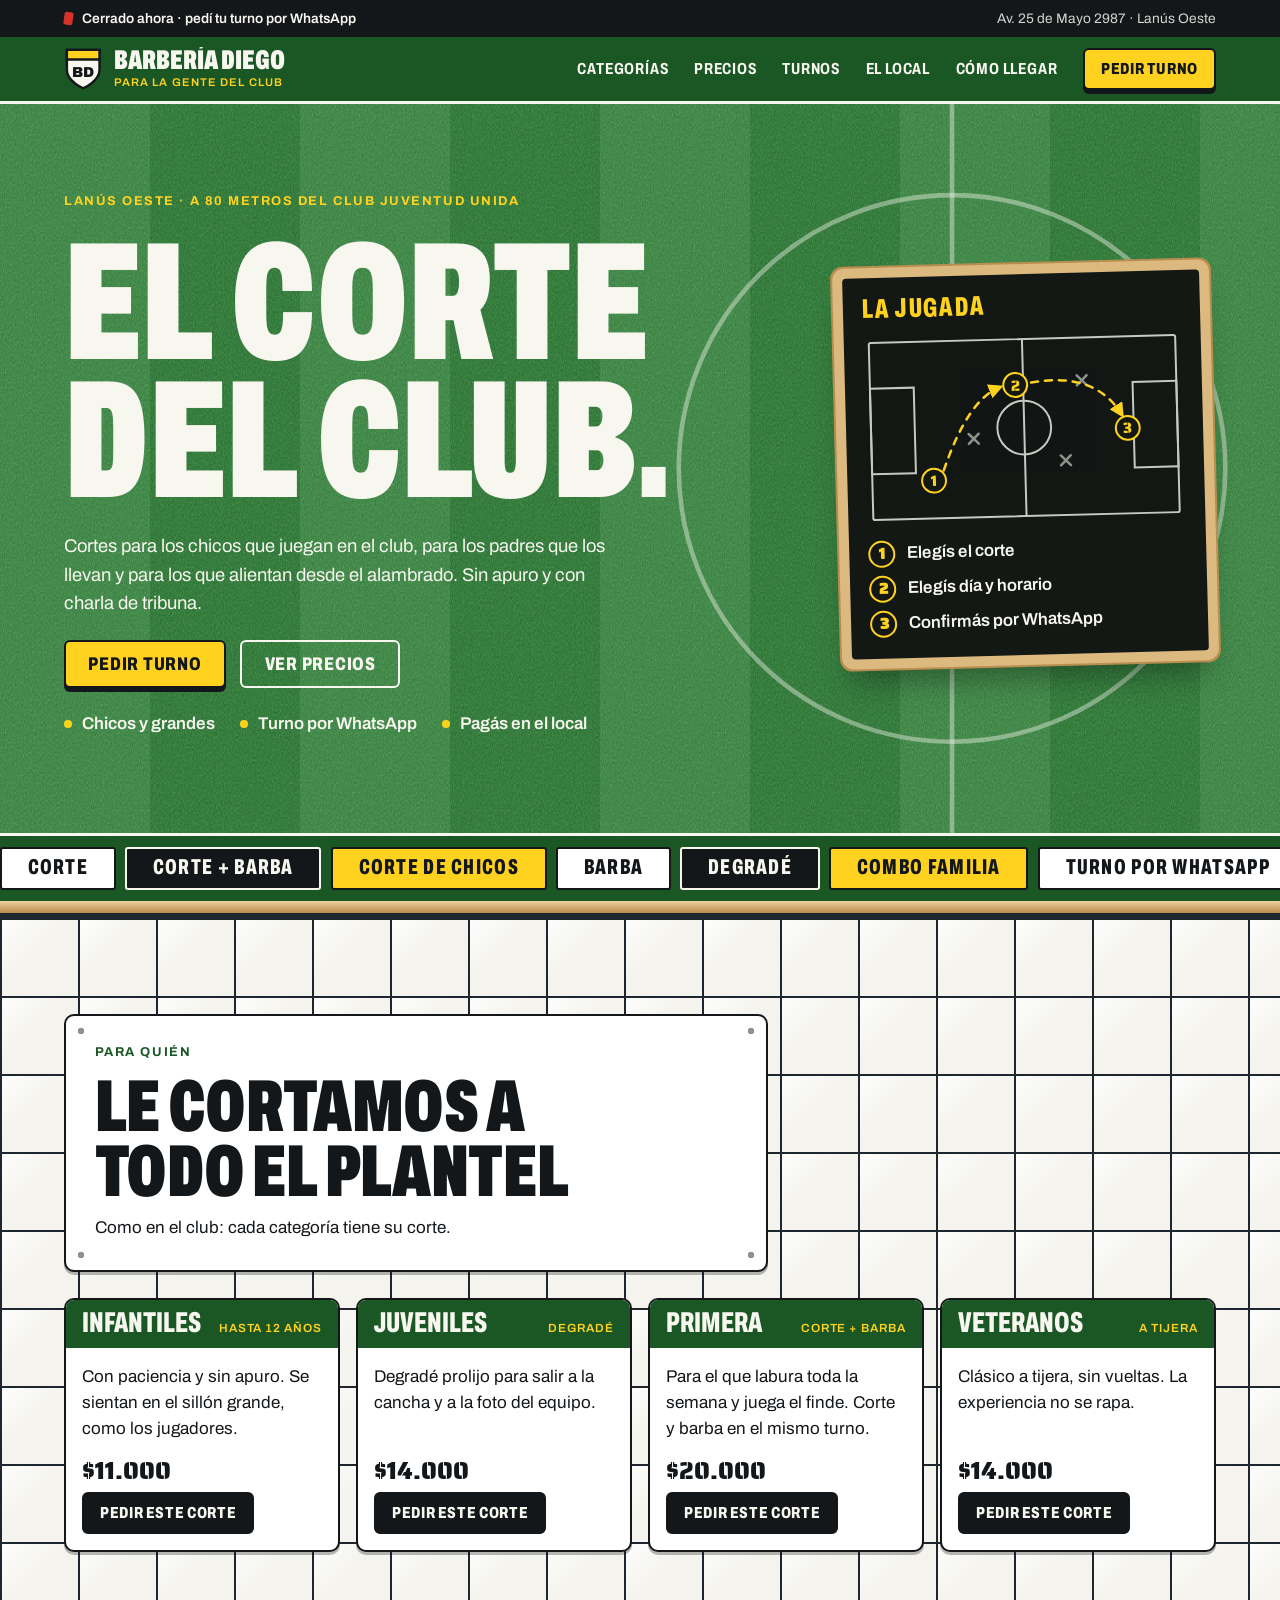
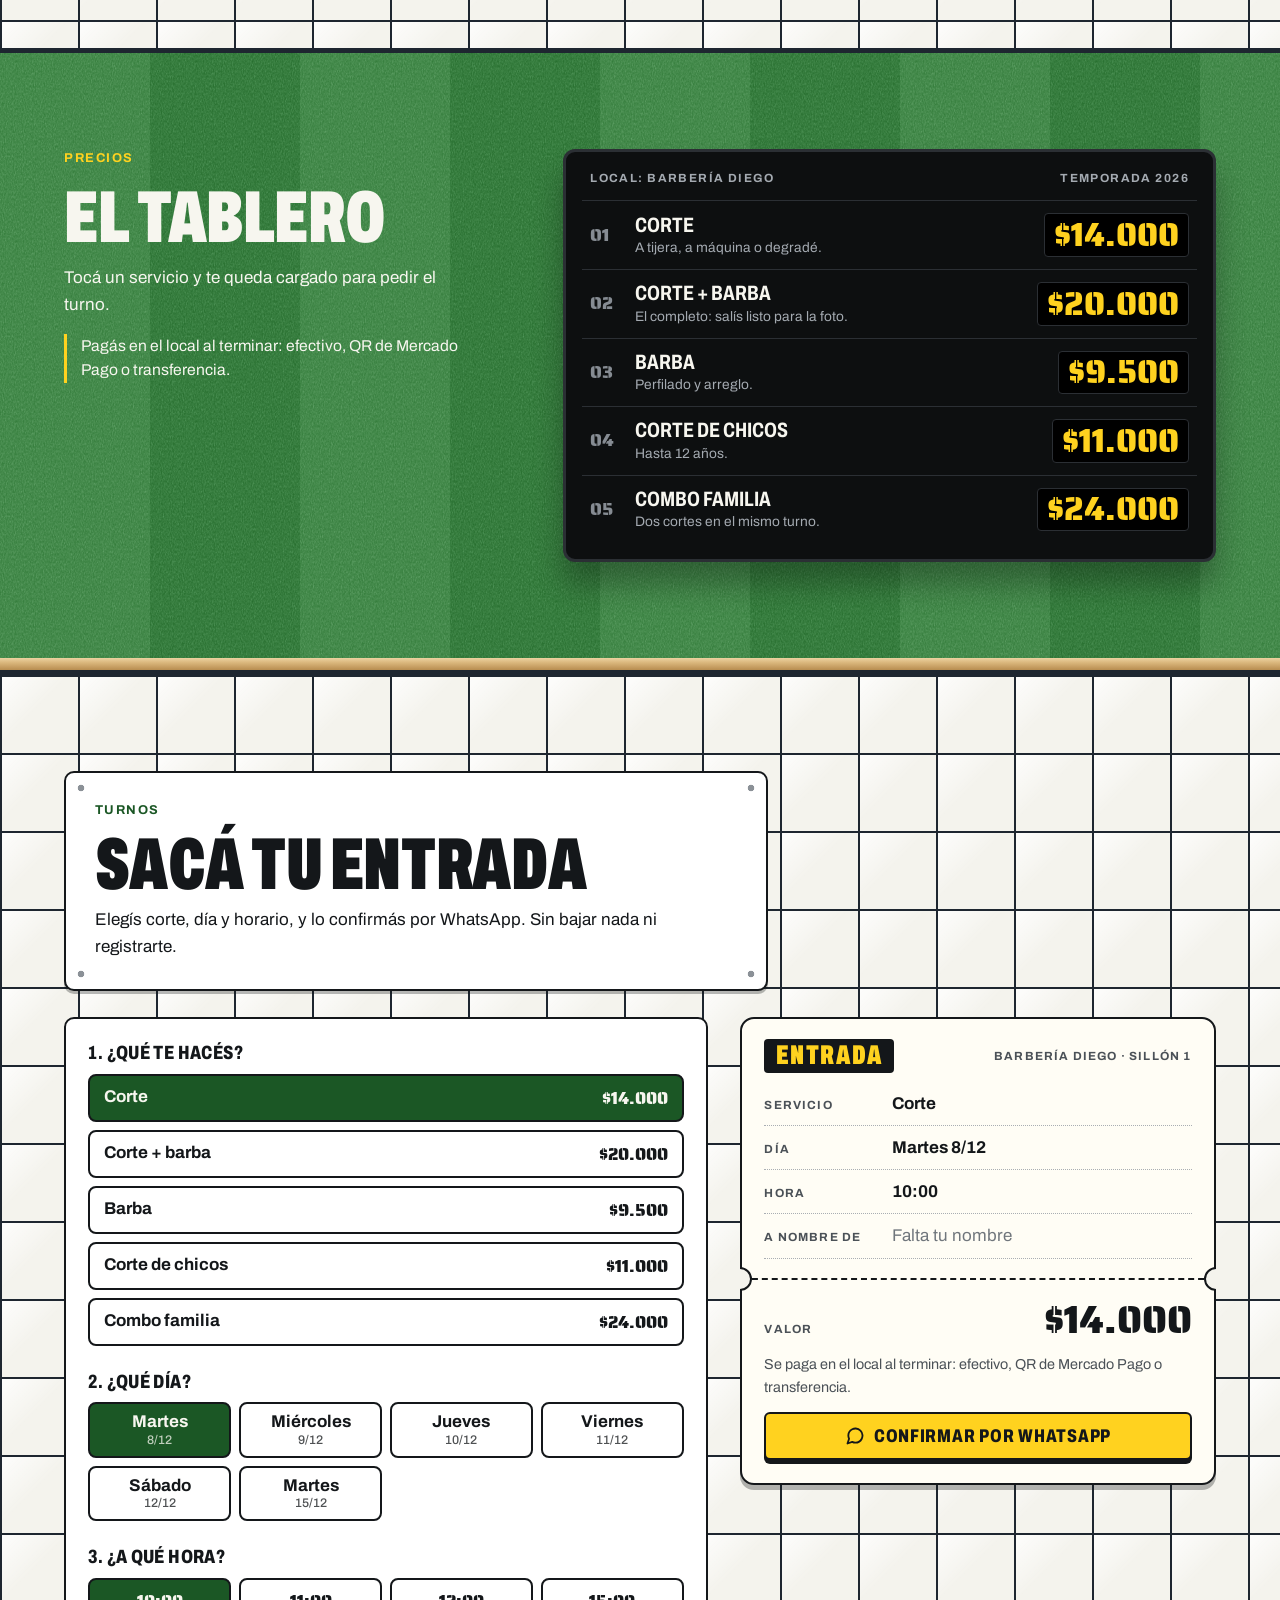
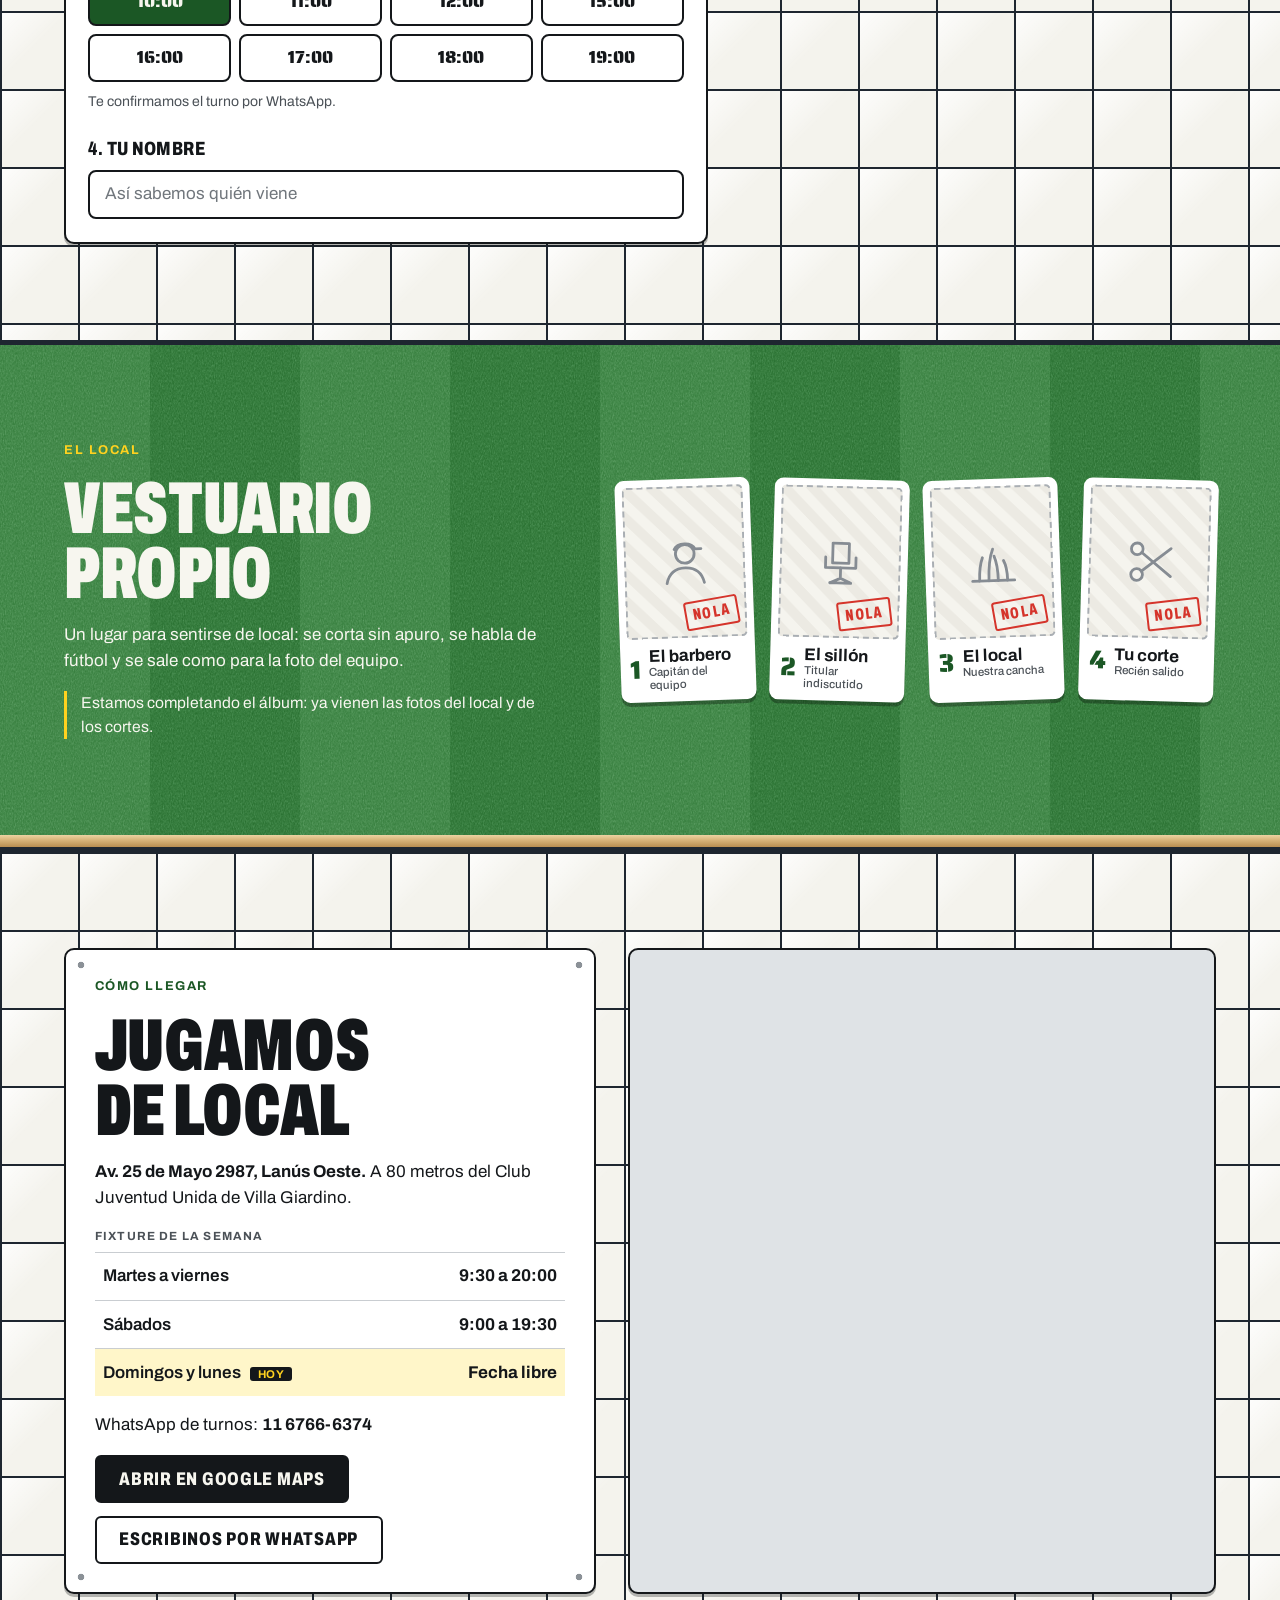
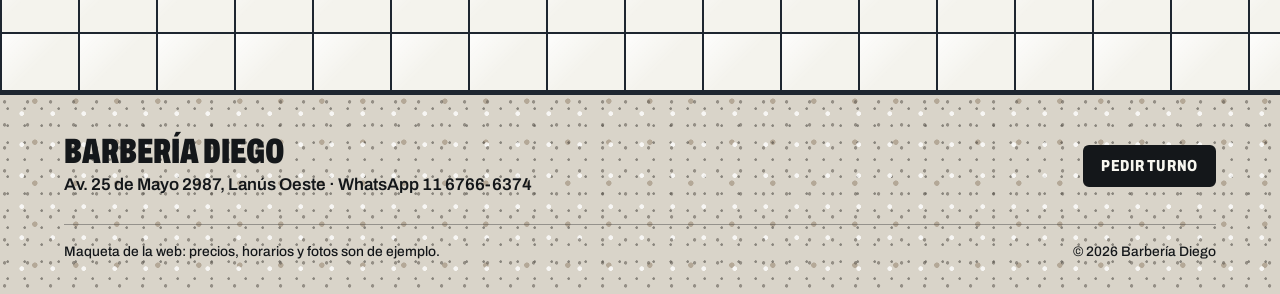
==== commit 8ce37246: "Textos para el público: sin hablar de Diego ni de cómo se armó el local Lo del pasto en las paredes " ====
--- a/index.html
+++ b/index.html
@@ -42,7 +42,7 @@
         </svg>
         <span class="marca-texto">
           <span class="marca-nombre">Barbería Diego</span>
-          <span class="marca-bajada">Le corta a la gente del club</span>
+          <span class="marca-bajada">Para la gente del club</span>
         </span>
       </a>
 
@@ -77,9 +77,8 @@
           <p class="volanta">Lanús Oeste · a 80 metros del Club Juventud Unida</p>
           <h1>El corte<br />del club.</h1>
           <p class="hero-bajada">
-            Pasto de cancha en las paredes, sillón de barbero y charla de tribuna.
-            Diego les corta a los chicos que juegan en el club, a los padres que los llevan
-            y a los que alientan desde el alambrado.
+            Cortes para los chicos que juegan en el club, para los padres que los llevan
+            y para los que alientan desde el alambrado. Sin apuro y con charla de tribuna.
           </p>
           <div class="hero-botones">
             <a class="btn btn-amarilla" href="#turnos">Pedir turno</a>
@@ -280,7 +279,6 @@
               </button>
             </li>
           </ul>
-          <p class="tablero-nota">Precios de ejemplo para la maqueta.</p>
         </div>
       </div>
     </section>
@@ -293,7 +291,7 @@
         <header class="cartel">
           <p class="volanta">Turnos</p>
           <h2>Sacá tu entrada</h2>
-          <p>Elegís corte, día y horario, y se lo mandás a Diego por WhatsApp. Sin bajar nada ni registrarte.</p>
+          <p>Elegís corte, día y horario, y lo confirmás por WhatsApp. Sin bajar nada ni registrarte.</p>
         </header>
 
         <div class="turnero">
@@ -332,16 +330,16 @@
             <fieldset>
               <legend>3. ¿A qué hora?</legend>
               <div class="chips chips-horas" id="horas"></div>
-              <p class="ayuda">Horarios de ejemplo. Diego te confirma por WhatsApp si está libre.</p>
+              <p class="ayuda">Te confirmamos el turno por WhatsApp.</p>
             </fieldset>
 
             <div class="campo">
               <label for="nombre">4. Tu nombre</label>
-              <input type="text" id="nombre" name="nombre" autocomplete="given-name" placeholder="Así Diego sabe quién viene" />
+              <input type="text" id="nombre" name="nombre" autocomplete="given-name" placeholder="Así sabemos quién viene" />
             </div>
 
             <noscript>
-              <p class="ayuda">Para armar el turno acá hace falta JavaScript. También podés <a href="https://wa.me/5491167666374">escribirle directo a Diego por WhatsApp</a>.</p>
+              <p class="ayuda">Para armar el turno acá hace falta JavaScript. También podés <a href="https://wa.me/5491167666374">escribirnos directo por WhatsApp</a>.</p>
             </noscript>
           </form>
 
@@ -381,12 +379,11 @@
           <p class="volanta">El local</p>
           <h2>Vestuario propio</h2>
           <p>
-            Diego armó el local pensando en la gente del club: pasto de cancha en las paredes,
-            azulejos blancos de vestuario y un sillón de los de antes.
+            Un lugar para sentirse de local: se corta sin apuro, se habla de fútbol
+            y se sale como para la foto del equipo.
           </p>
           <p class="nota-cal">
-            Estas figuritas todavía nola. Cuando Diego mande las fotos de verdad del local,
-            del sillón y de los cortes, se pegan acá.
+            Estamos completando el álbum: ya vienen las fotos del local y de los cortes.
           </p>
         </div>
 
@@ -396,7 +393,7 @@
               <svg width="56" height="56" viewBox="0 0 48 48" fill="none" stroke="currentColor" stroke-width="2.4" stroke-linecap="round" stroke-linejoin="round" aria-hidden="true"><circle cx="24" cy="17" r="8" /><path d="M8 42c2-9 8-13 16-13s14 4 16 13" /><path d="M15 13c3-6 15-6 18 0h5" /></svg>
               <span class="figurita-sello">Nola</span>
             </div>
-            <div class="figurita-pie"><span class="figurita-num">1</span><span class="figurita-nombre">Diego<small>El peluquero</small></span></div>
+            <div class="figurita-pie"><span class="figurita-num">1</span><span class="figurita-nombre">El barbero<small>Capitán del equipo</small></span></div>
           </li>
           <li class="figurita">
             <div class="figurita-foto">
@@ -410,7 +407,7 @@
               <svg width="56" height="56" viewBox="0 0 48 48" fill="none" stroke="currentColor" stroke-width="2.4" stroke-linecap="round" stroke-linejoin="round" aria-hidden="true"><path d="M6 40h36" /><path d="M12 40c0-9 1-15 3-20M20 40c0-12 1-20 4-27M28 40c0-10-1-16-3-21M36 40c0-8-1-13-3-17" /></svg>
               <span class="figurita-sello">Nola</span>
             </div>
-            <div class="figurita-pie"><span class="figurita-num">3</span><span class="figurita-nombre">La pared<small>Pasto de cancha</small></span></div>
+            <div class="figurita-pie"><span class="figurita-num">3</span><span class="figurita-nombre">El local<small>Nuestra cancha</small></span></div>
           </li>
           <li class="figurita">
             <div class="figurita-foto">
@@ -444,13 +441,12 @@
               <tr data-dias="0,1"><th scope="row">Domingos y lunes</th><td>Fecha libre</td></tr>
             </tbody>
           </table>
-          <p class="ayuda">Horarios de ejemplo para la maqueta.</p>
 
           <p class="llegar-wa">WhatsApp de turnos: <strong>11 6766-6374</strong></p>
 
           <div class="llegar-botones">
             <a class="btn btn-tinta" href="https://www.google.com/maps/search/?api=1&amp;query=Av.%2025%20de%20Mayo%202987%2C%20Lan%C3%BAs%20Oeste%2C%20Buenos%20Aires" target="_blank" rel="noopener noreferrer">Abrir en Google Maps</a>
-            <a class="btn btn-linea" href="https://wa.me/5491167666374" target="_blank" rel="noopener noreferrer">Escribirle a Diego</a>
+            <a class="btn btn-linea" href="https://wa.me/5491167666374" target="_blank" rel="noopener noreferrer">Escribinos por WhatsApp</a>
           </div>
         </div>
 
@@ -476,7 +472,7 @@
       <a class="btn btn-tinta btn-chico" href="#turnos">Pedir turno</a>
     </div>
     <div class="wrap pie-nota">
-      <span>Maqueta de la web: precios, horarios y fotos son de ejemplo hasta que Diego los confirme.</span>
+      <span>Maqueta de la web: precios, horarios y fotos son de ejemplo.</span>
       <span>© 2026 Barbería Diego</span>
     </div>
   </footer>
--- a/styles.css
+++ b/styles.css
@@ -603,12 +603,6 @@
   border: 1px solid #2b2f34;
   border-radius: 4px;
   white-space: nowrap;
-}
-.tablero-nota {
-  padding: 0.8rem 0.5rem 0;
-  border-top: 1px solid #2b2f34;
-  font-size: 0.82rem;
-  color: #a4aab1;
 }
 
 /* ---------- Turnos ---------- */
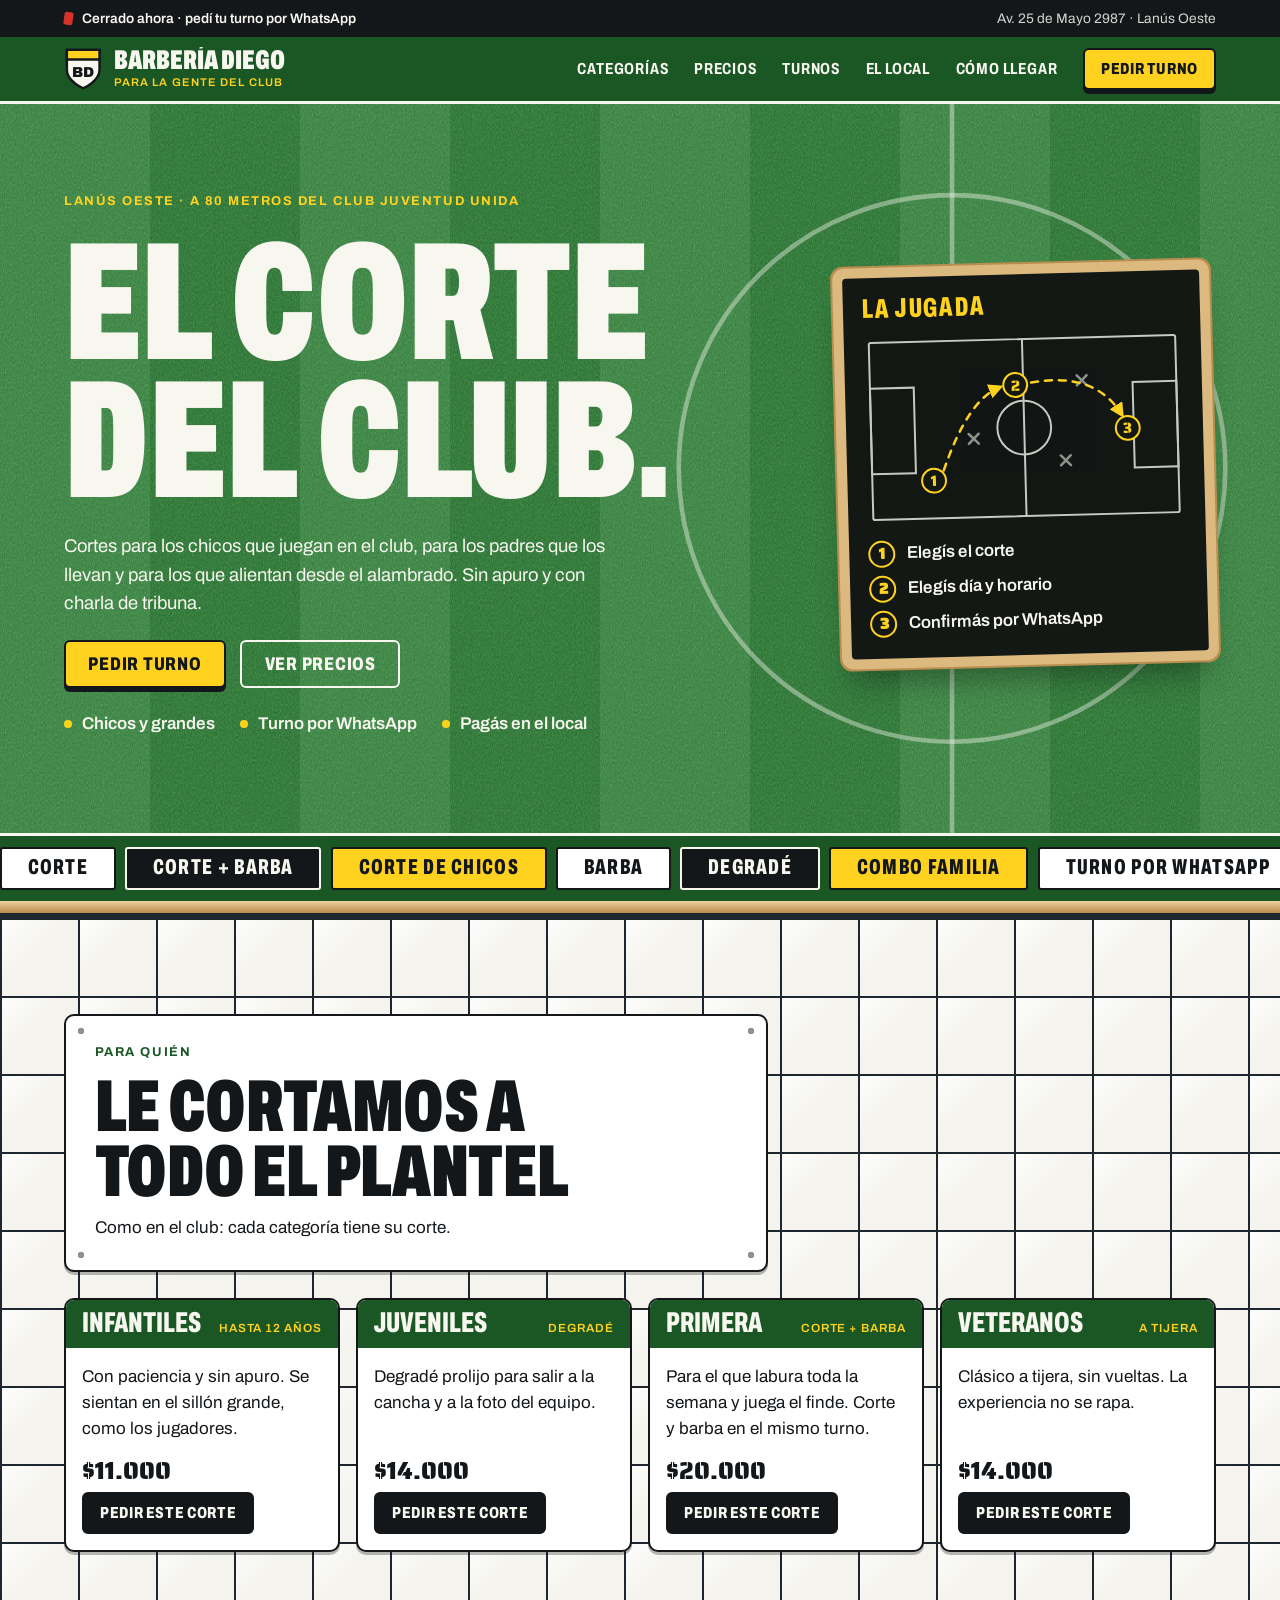
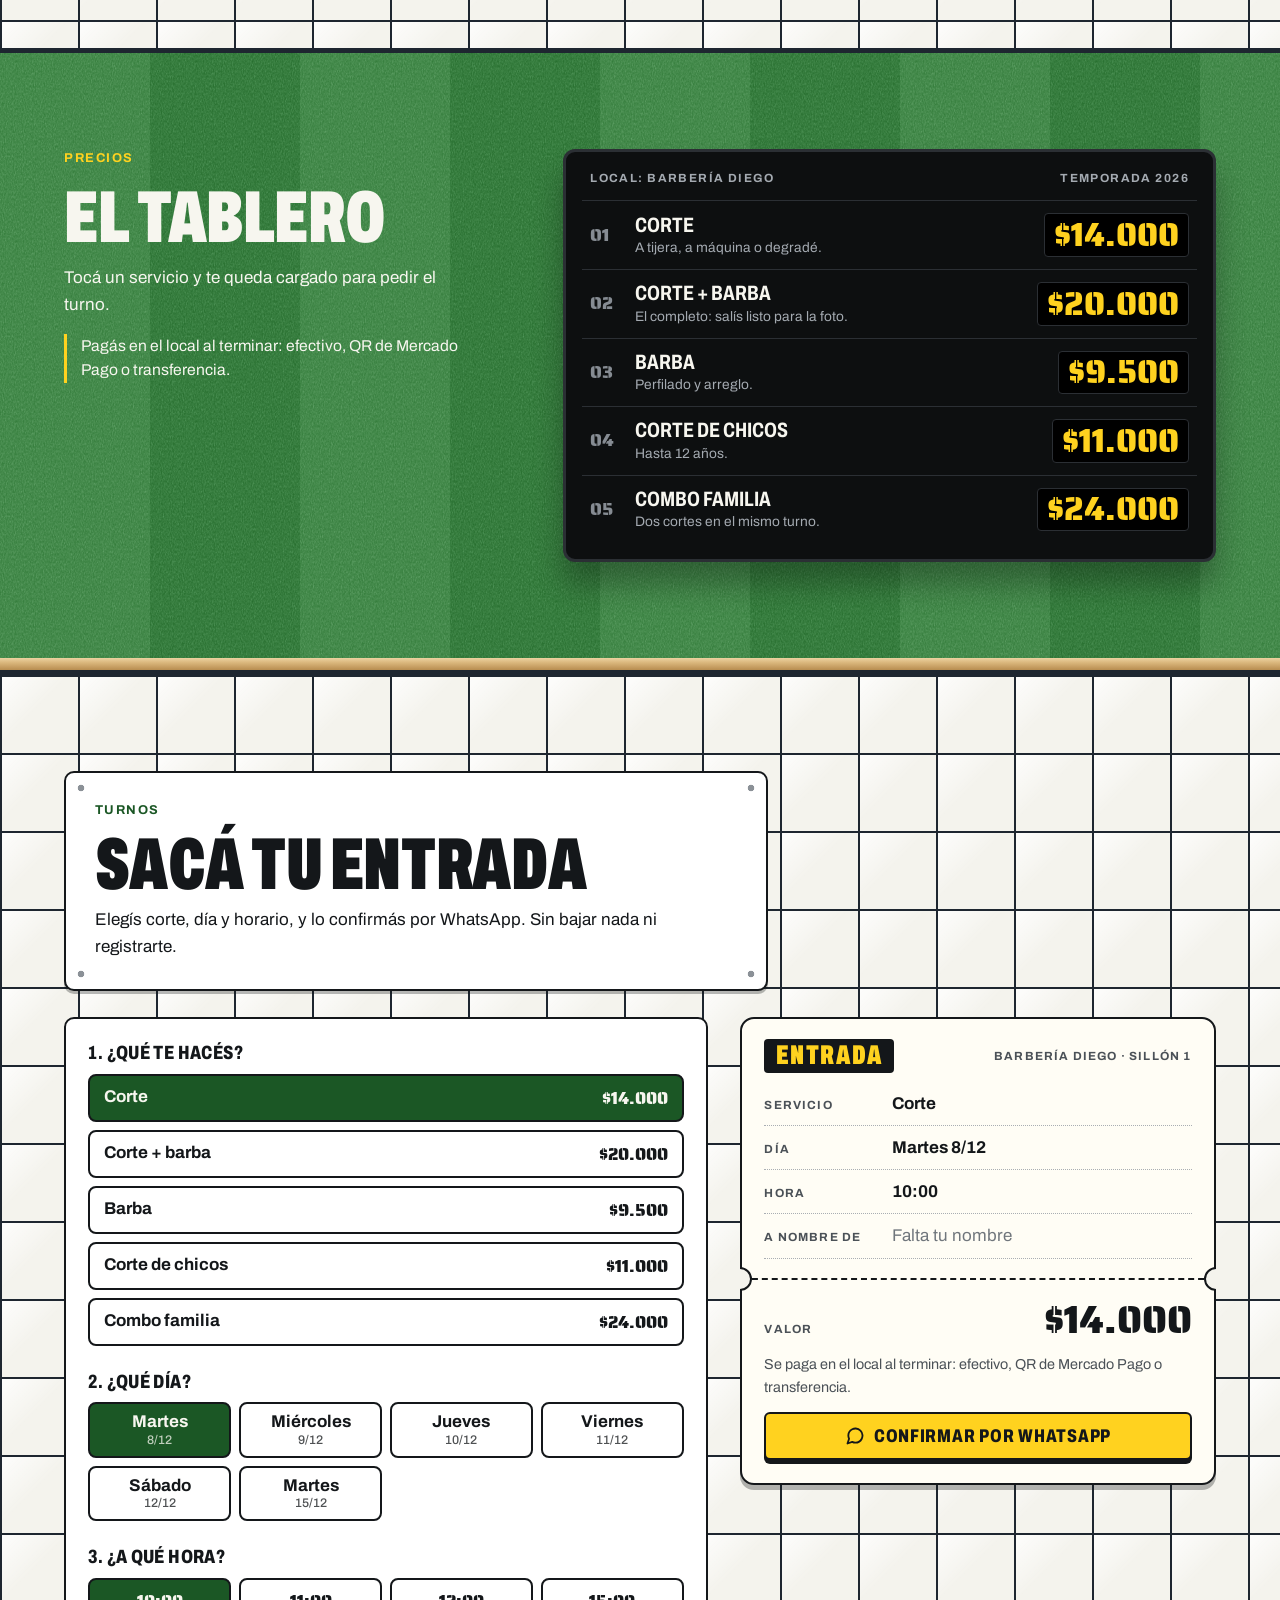
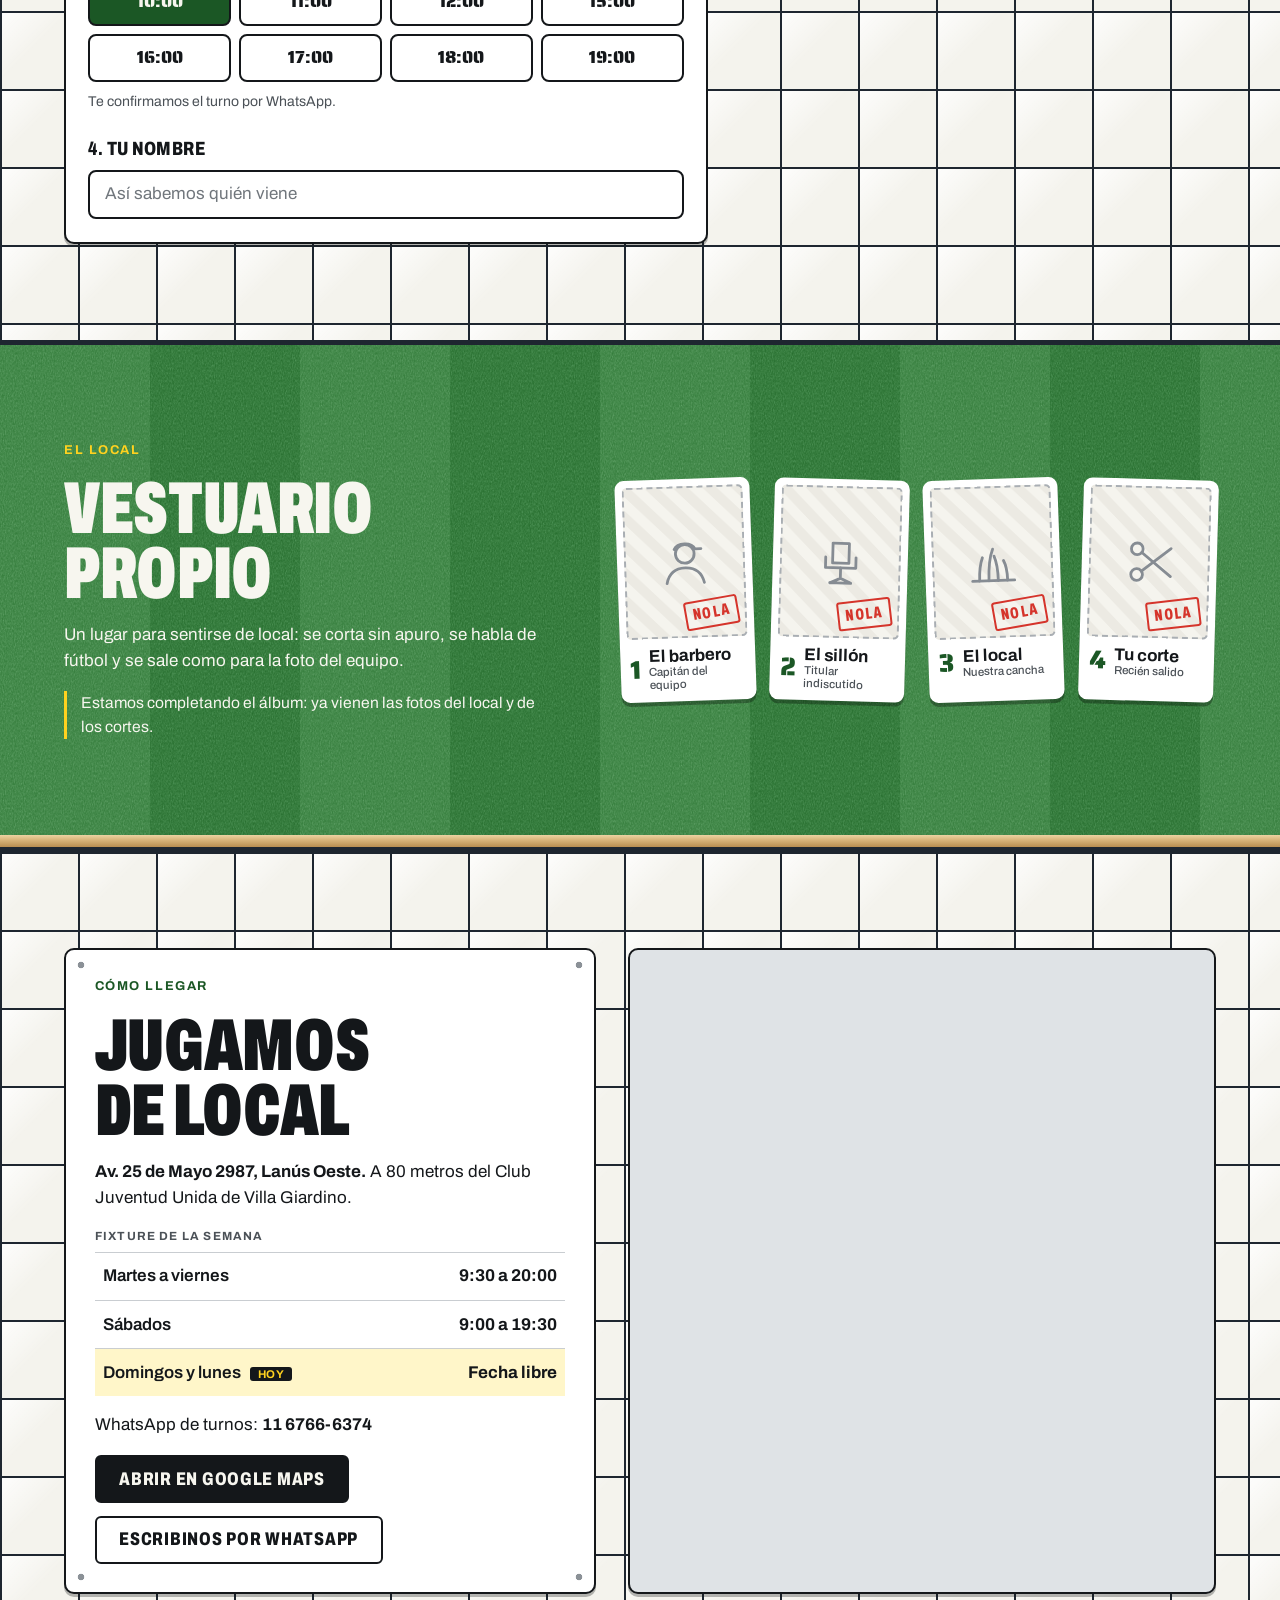
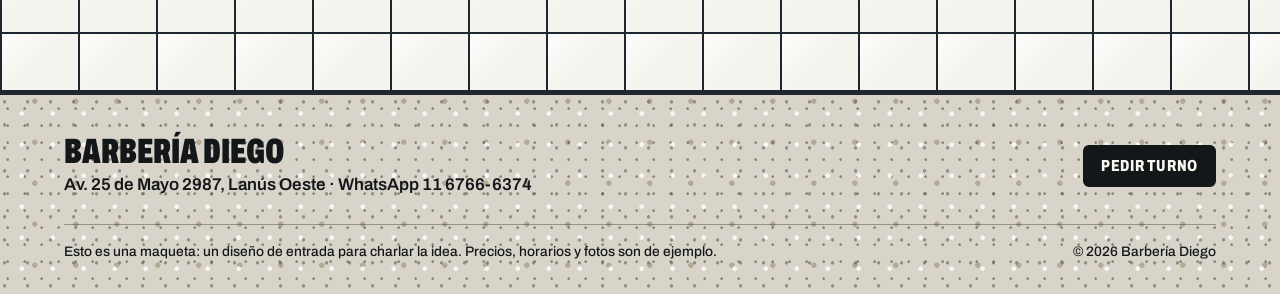
==== commit 000a9aa9: "Figuritas con foto, nota de maqueta y croquis del club a la barbería - Las figuritas aceptan fotos r" ====
--- a/index.html
+++ b/index.html
@@ -388,28 +388,28 @@
         </div>
 
         <ul class="album">
-          <li class="figurita">
+          <li class="figurita" data-figurita="barbero">
             <div class="figurita-foto">
               <svg width="56" height="56" viewBox="0 0 48 48" fill="none" stroke="currentColor" stroke-width="2.4" stroke-linecap="round" stroke-linejoin="round" aria-hidden="true"><circle cx="24" cy="17" r="8" /><path d="M8 42c2-9 8-13 16-13s14 4 16 13" /><path d="M15 13c3-6 15-6 18 0h5" /></svg>
               <span class="figurita-sello">Nola</span>
             </div>
             <div class="figurita-pie"><span class="figurita-num">1</span><span class="figurita-nombre">El barbero<small>Capitán del equipo</small></span></div>
           </li>
-          <li class="figurita">
+          <li class="figurita" data-figurita="sillon">
             <div class="figurita-foto">
               <svg width="56" height="56" viewBox="0 0 48 48" fill="none" stroke="currentColor" stroke-width="2.4" stroke-linecap="round" stroke-linejoin="round" aria-hidden="true"><path d="M17 8h14v17H17z" /><path d="M11 20v9h26v-9" /><path d="M24 29v9M15 42h18M24 38l-9 4M24 38l9 4" /></svg>
               <span class="figurita-sello">Nola</span>
             </div>
             <div class="figurita-pie"><span class="figurita-num">2</span><span class="figurita-nombre">El sillón<small>Titular indiscutido</small></span></div>
           </li>
-          <li class="figurita">
+          <li class="figurita" data-figurita="local">
             <div class="figurita-foto">
               <svg width="56" height="56" viewBox="0 0 48 48" fill="none" stroke="currentColor" stroke-width="2.4" stroke-linecap="round" stroke-linejoin="round" aria-hidden="true"><path d="M6 40h36" /><path d="M12 40c0-9 1-15 3-20M20 40c0-12 1-20 4-27M28 40c0-10-1-16-3-21M36 40c0-8-1-13-3-17" /></svg>
               <span class="figurita-sello">Nola</span>
             </div>
             <div class="figurita-pie"><span class="figurita-num">3</span><span class="figurita-nombre">El local<small>Nuestra cancha</small></span></div>
           </li>
-          <li class="figurita">
+          <li class="figurita" data-figurita="corte">
             <div class="figurita-foto">
               <svg width="56" height="56" viewBox="0 0 48 48" fill="none" stroke="currentColor" stroke-width="2.4" stroke-linecap="round" stroke-linejoin="round" aria-hidden="true"><circle cx="13" cy="13" r="5" /><circle cx="13" cy="35" r="5" /><path d="M17 16l25 20M17 32l25-20" /></svg>
               <span class="figurita-sello">Nola</span>
@@ -472,7 +472,7 @@
       <a class="btn btn-tinta btn-chico" href="#turnos">Pedir turno</a>
     </div>
     <div class="wrap pie-nota">
-      <span>Maqueta de la web: precios, horarios y fotos son de ejemplo.</span>
+      <span>Esto es una maqueta: un diseño de entrada para charlar la idea. Precios, horarios y fotos son de ejemplo.</span>
       <span>© 2026 Barbería Diego</span>
     </div>
   </footer>
--- a/styles.css
+++ b/styles.css
@@ -825,6 +825,18 @@
   background: repeating-linear-gradient(45deg, #eceae3 0 10px, #f5f4ee 10px 20px);
   border: 2px dashed #a9aeb3;
   border-radius: 5px;
+}
+.figurita-foto.con-foto {
+  display: block;
+  border: 0;
+  background: #d9d6cc;
+  overflow: hidden;
+}
+.figurita-foto img {
+  display: block;
+  width: 100%;
+  height: 100%;
+  object-fit: cover;
 }
 .figurita-sello {
   position: absolute;
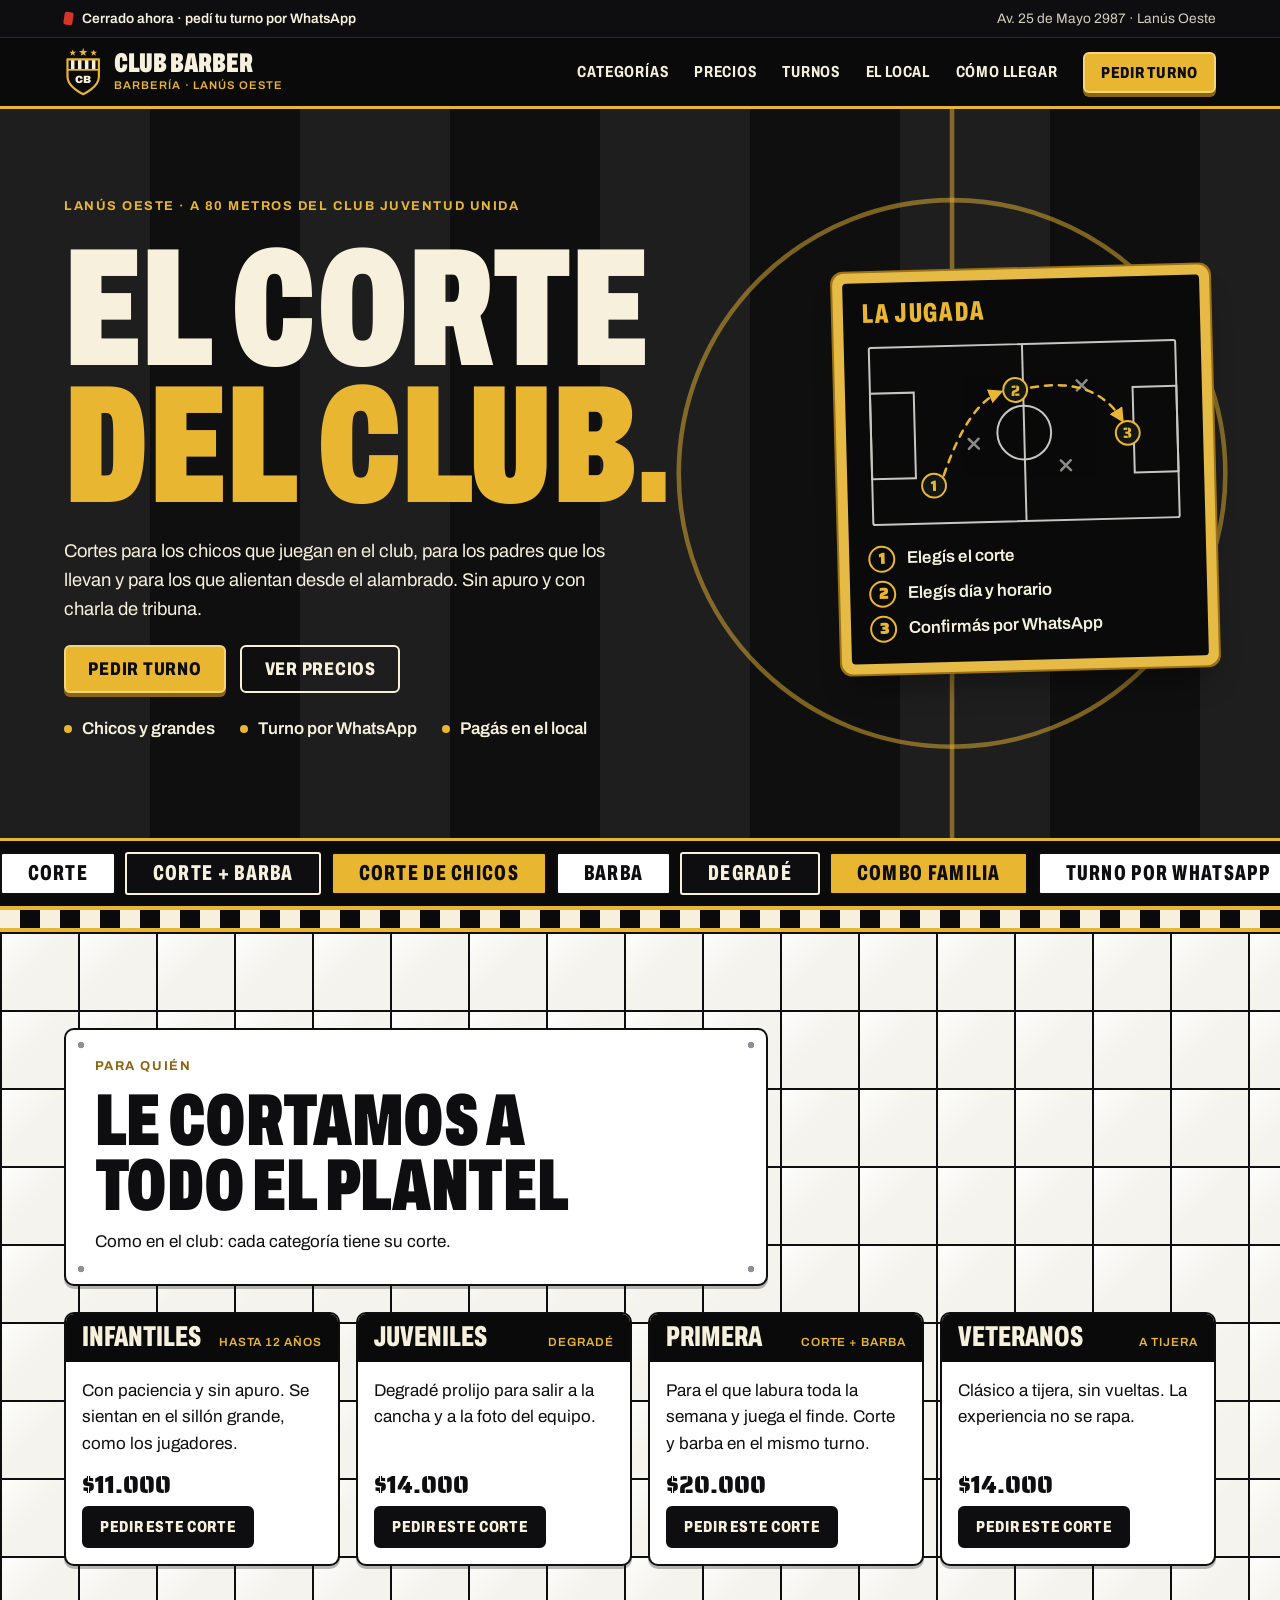
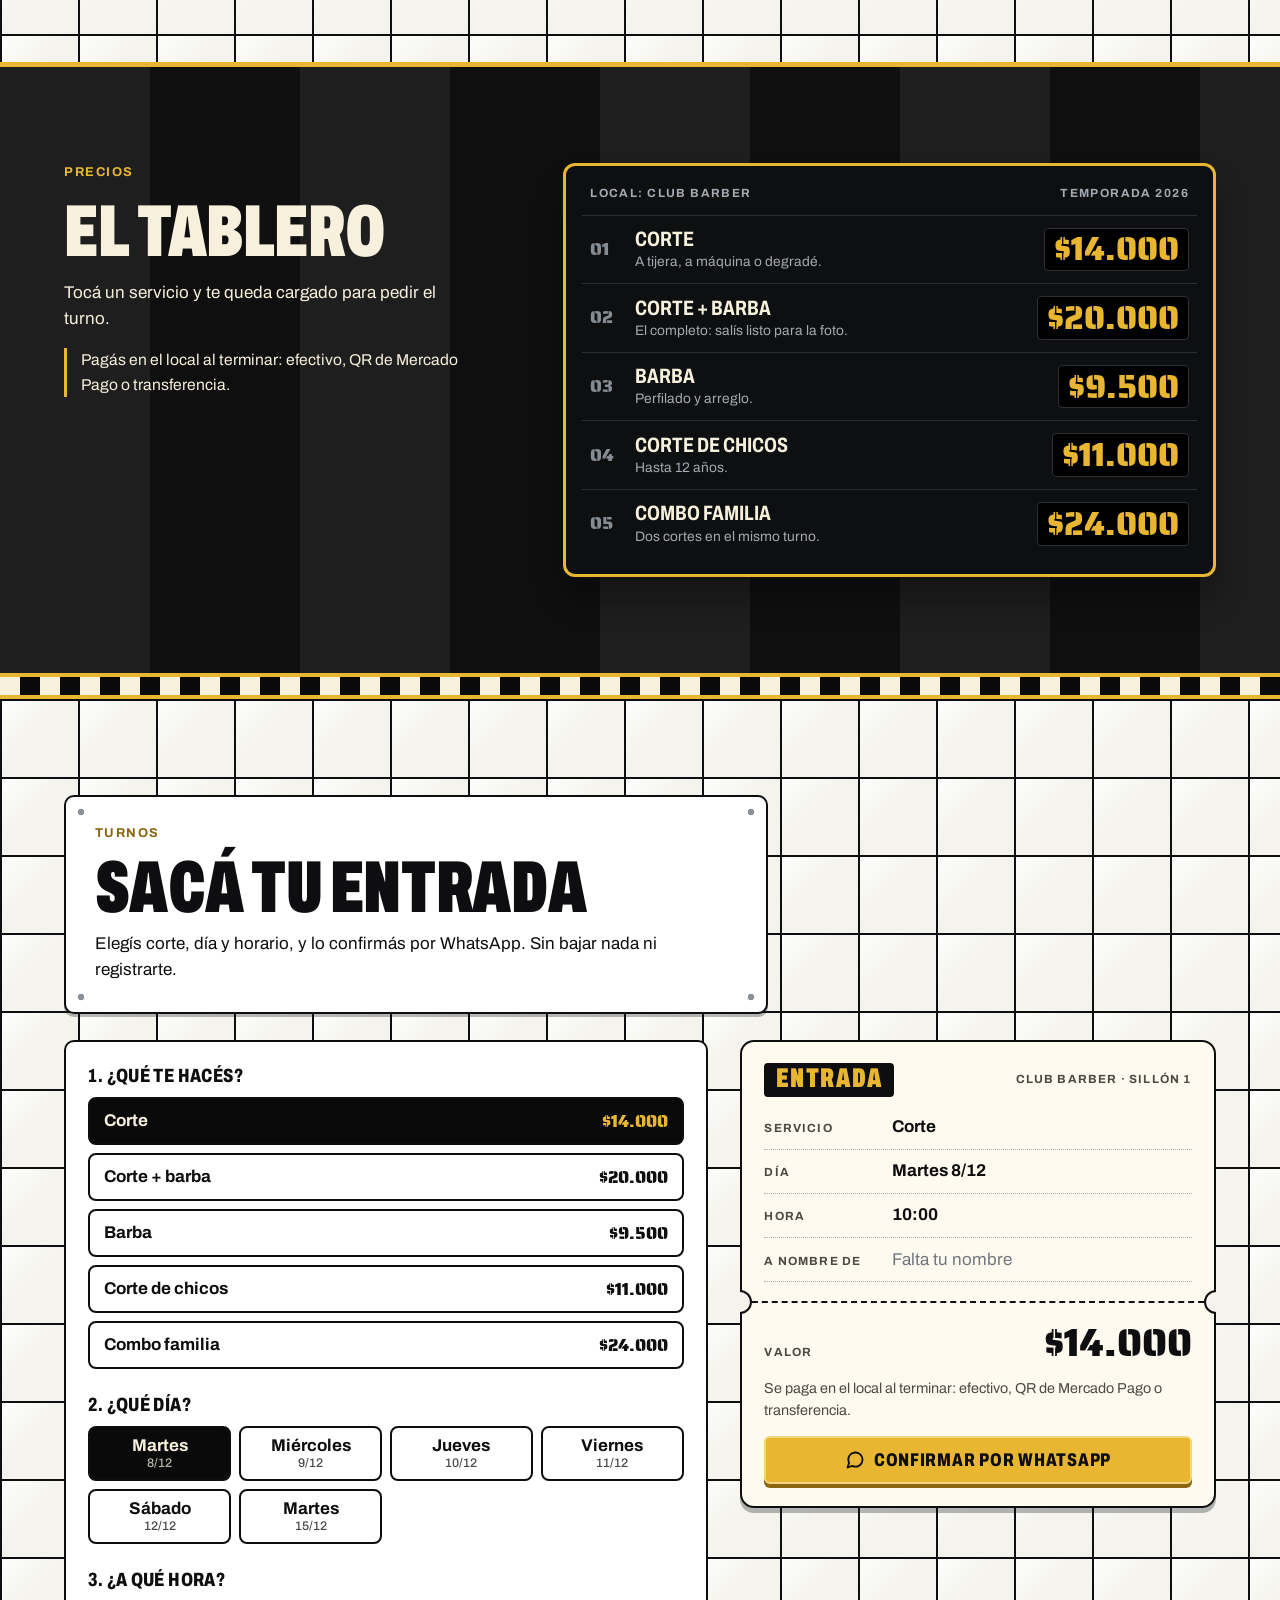
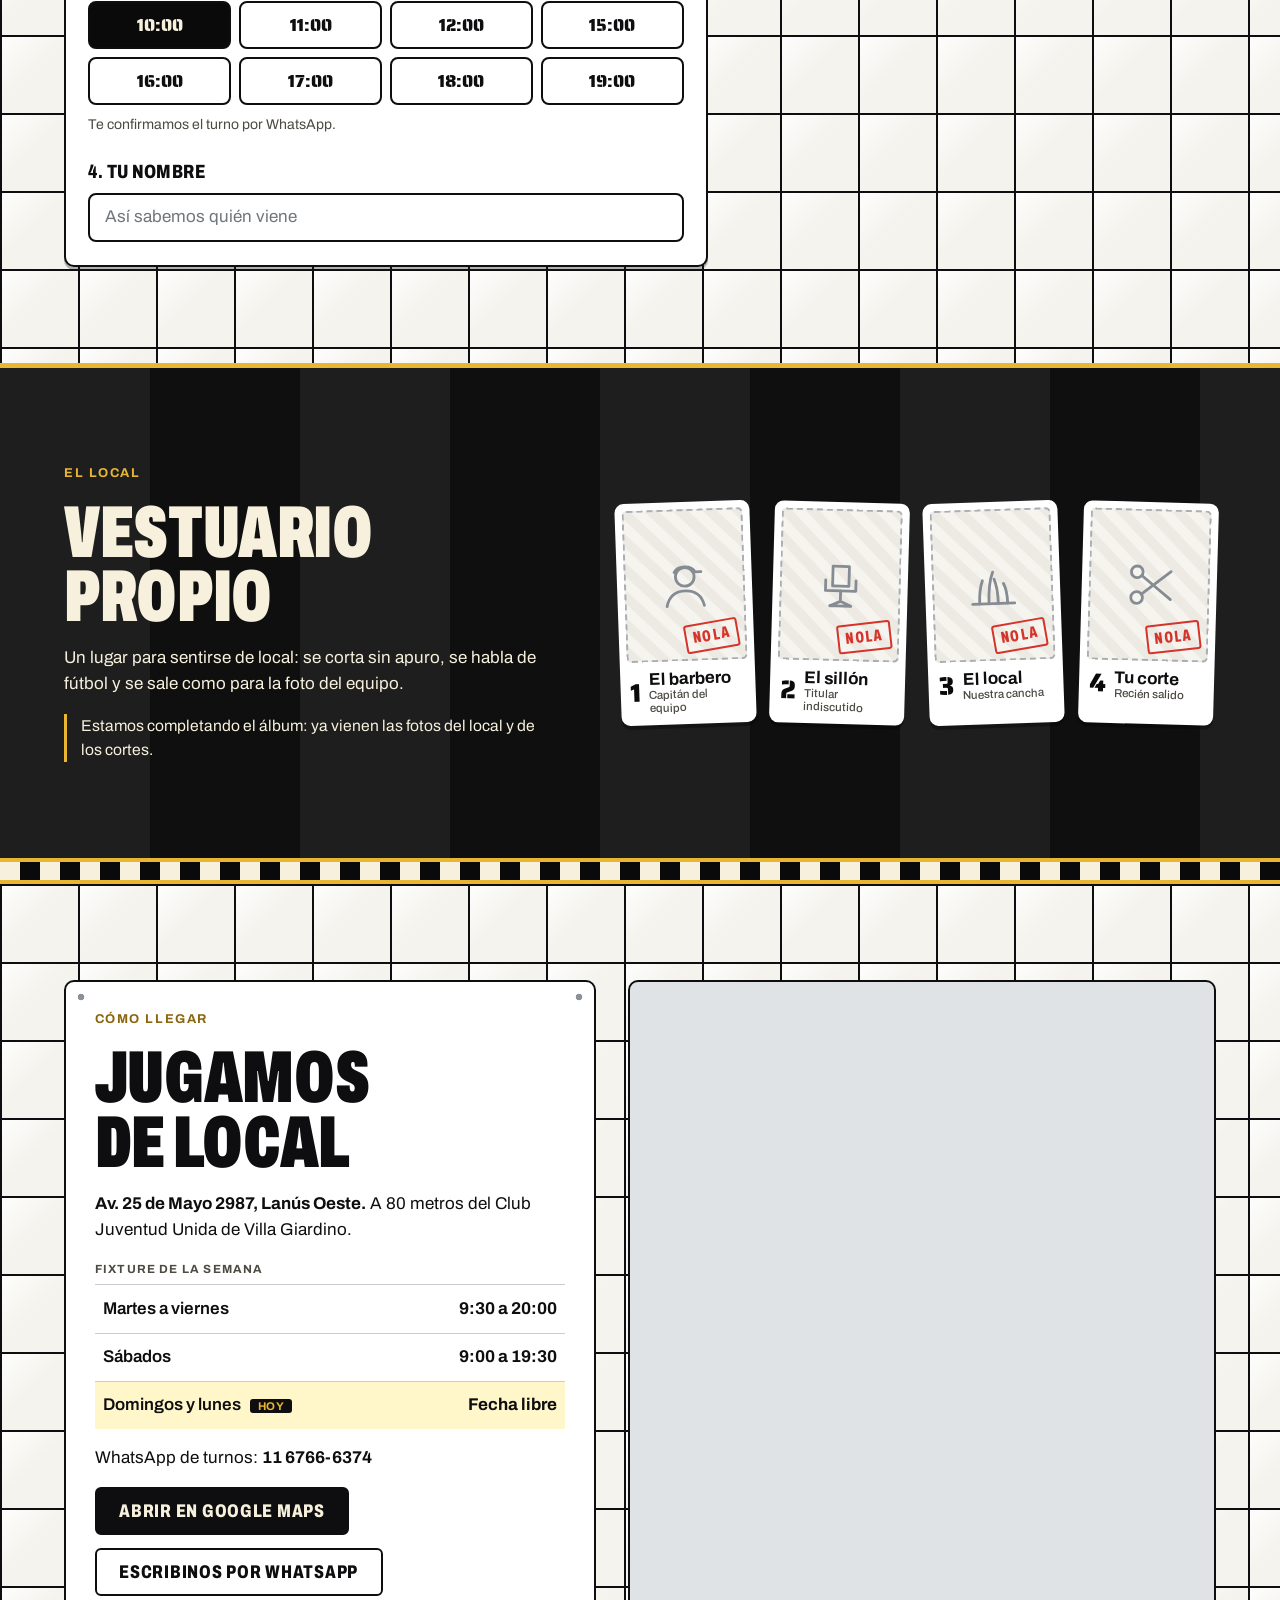
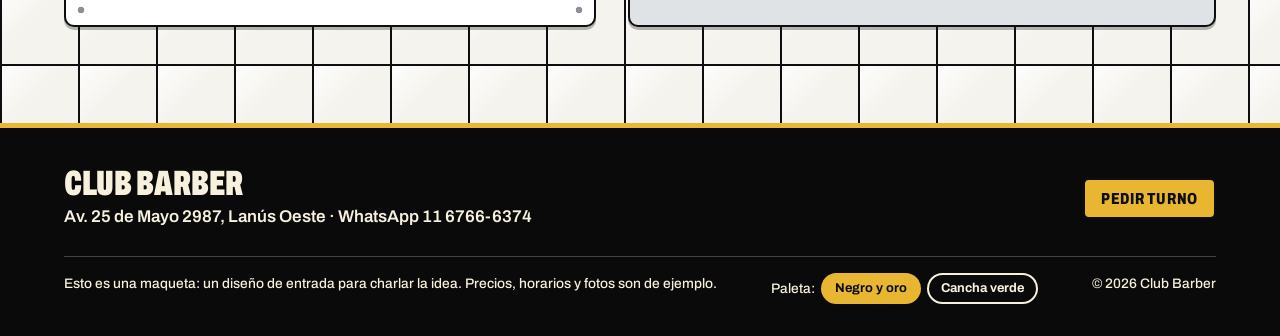
==== commit 3ac48bed: "Club Barber: nombre, escudo y paleta negro y oro del logo El local se llama Club Barber y su logo es" ====
--- a/index.html
+++ b/index.html
@@ -3,12 +3,12 @@
 <head>
   <meta charset="UTF-8" />
   <meta name="viewport" content="width=device-width, initial-scale=1.0" />
-  <title>Barbería Diego | El corte del club · Lanús Oeste</title>
-  <meta name="description" content="Barbería de barrio en Lanús Oeste, a 80 metros del Club Juventud Unida de Villa Giardino. Cortes para chicos y grandes, con turno por WhatsApp." />
+  <title>Club Barber | El corte del club · Lanús Oeste</title>
+  <meta name="description" content="Club Barber: barbería de barrio en Lanús Oeste, a 80 metros del Club Juventud Unida de Villa Giardino. Cortes para chicos y grandes, con turno por WhatsApp." />
   <!-- Maqueta para mostrarle a Diego: que no la indexen los buscadores -->
   <meta name="robots" content="noindex, nofollow" />
-  <meta name="theme-color" content="#1b5725" />
-  <link rel="icon" href="data:image/svg+xml,%3Csvg xmlns='http://www.w3.org/2000/svg' viewBox='0 0 40 46'%3E%3Cpath d='M3 3h34v21c0 12-17 19-17 19S3 36 3 24z' fill='%23f7f6ef' stroke='%2314171a' stroke-width='3'/%3E%3Cpath d='M3 3h34v10H3z' fill='%232b7733' stroke='%2314171a' stroke-width='3'/%3E%3C/svg%3E" />
+  <meta name="theme-color" content="#0a0a0b" />
+  <link rel="icon" href="data:image/svg+xml,%3Csvg xmlns='http://www.w3.org/2000/svg' viewBox='0 0 44 46'%3E%3Cpath d='M4 3h36v20c0 12-18 20-18 20S4 35 4 23z' fill='%230a0a0b'/%3E%3Cpath d='M8 3h4v12H8zM16 3h4v12h-4zM24 3h4v12h-4zM32 3h4v12h-4z' fill='%23f6f0dc'/%3E%3Cpath d='M4 3h36v20c0 12-18 20-18 20S4 35 4 23z' fill='none' stroke='%23e9b632' stroke-width='3'/%3E%3C/svg%3E" />
 
   <link rel="preconnect" href="https://fonts.googleapis.com" />
   <link rel="preconnect" href="https://fonts.gstatic.com" crossorigin />
@@ -17,6 +17,14 @@
   <link rel="stylesheet" href="styles.css" />
 </head>
 <body>
+  <script>
+    // Paleta de la maqueta: la del escudo (negro y oro) o la última que se eligió en el pie.
+    (function () {
+      var paleta = 'club';
+      try { paleta = localStorage.getItem('club-barber-paleta') || paleta; } catch (e) {}
+      document.documentElement.setAttribute('data-paleta', paleta === 'cancha' ? 'cancha' : 'club');
+    })();
+  </script>
 
   <a class="saltar" href="#turnos">Ir a pedir turno</a>
 
@@ -35,14 +43,26 @@
   <header class="cabecera" id="cabecera">
     <div class="wrap cabecera-in">
       <a class="marca" href="#inicio">
-        <svg class="marca-escudo" viewBox="0 0 40 46" aria-hidden="true" focusable="false">
-          <path d="M3 3h34v21c0 12-17 19-17 19S3 36 3 24z" fill="#f7f6ef" stroke="#14171a" stroke-width="2.5" />
-          <path d="M3 3h34v10H3z" fill="#ffd21f" stroke="#14171a" stroke-width="2.5" />
-          <text x="20" y="31" text-anchor="middle" font-family="Archivo, Arial Narrow, sans-serif" font-weight="900" font-size="15" fill="#14171a">BD</text>
+        <svg class="marca-escudo" viewBox="0 0 44 56" aria-hidden="true" focusable="false">
+          <g fill="#e9b632">
+            <polygon points="10.0,1.6 11.0,4.2 13.8,4.4 11.6,6.1 12.4,8.8 10.0,7.3 7.6,8.8 8.4,6.1 6.2,4.4 9.0,4.2" />
+            <polygon points="22.0,0.0 23.2,3.3 26.8,3.5 24.0,5.6 24.9,9.0 22.0,7.1 19.1,9.0 20.0,5.6 17.2,3.5 20.8,3.3" />
+            <polygon points="34.0,1.6 35.0,4.2 37.8,4.4 35.6,6.1 36.4,8.8 34.0,7.3 31.6,8.8 32.4,6.1 30.2,4.4 33.0,4.2" />
+          </g>
+          <path d="M4 13h36v20c0 12-18 20-18 20S4 45 4 33z" fill="#0a0a0b" />
+          <g fill="#f6f0dc">
+            <rect x="8" y="13" width="4" height="12" />
+            <rect x="16" y="13" width="4" height="12" />
+            <rect x="24" y="13" width="4" height="12" />
+            <rect x="32" y="13" width="4" height="12" />
+          </g>
+          <path d="M4 25h36" stroke="#e9b632" stroke-width="2" />
+          <path d="M4 13h36v20c0 12-18 20-18 20S4 45 4 33z" fill="none" stroke="#e9b632" stroke-width="2.5" stroke-linejoin="round" />
+          <text x="22" y="40" text-anchor="middle" font-family="Archivo, Arial Narrow, sans-serif" font-weight="900" font-size="12" fill="#f6f0dc">CB</text>
         </svg>
         <span class="marca-texto">
-          <span class="marca-nombre">Barbería Diego</span>
-          <span class="marca-bajada">Para la gente del club</span>
+          <span class="marca-nombre">Club Barber</span>
+          <span class="marca-bajada">Barbería · Lanús Oeste</span>
         </span>
       </a>
 
@@ -75,7 +95,7 @@
       <div class="wrap hero-grid">
         <div class="hero-texto">
           <p class="volanta">Lanús Oeste · a 80 metros del Club Juventud Unida</p>
-          <h1>El corte<br />del club.</h1>
+          <h1>El corte<br /><span class="h1-acento">del club.</span></h1>
           <p class="hero-bajada">
             Cortes para los chicos que juegan en el club, para los padres que los llevan
             y para los que alientan desde el alambrado. Sin apuro y con charla de tribuna.
@@ -239,7 +259,7 @@
 
         <div class="tablero">
           <div class="tablero-cabeza">
-            <span>Local: Barbería Diego</span>
+            <span>Local: Club Barber</span>
             <span>Temporada 2026</span>
           </div>
           <ul class="tablero-lista">
@@ -347,7 +367,7 @@
             <div class="entrada-cuerpo">
               <div class="entrada-cabeza">
                 <span class="entrada-sello">Entrada</span>
-                <span class="entrada-lugar">Barbería Diego · Sillón 1</span>
+                <span class="entrada-lugar">Club Barber · Sillón 1</span>
               </div>
               <dl class="entrada-datos" aria-live="polite">
                 <div><dt>Servicio</dt><dd id="eServicio">Corte</dd></div>
@@ -452,7 +472,7 @@
 
         <div class="mapa">
           <iframe
-            title="Ubicación de Barbería Diego en Google Maps"
+            title="Ubicación de Club Barber en Google Maps"
             src="https://www.google.com/maps?q=Av.%2025%20de%20Mayo%202987%2C%20Lan%C3%BAs%20Oeste%2C%20Buenos%20Aires&amp;z=17&amp;output=embed"
             loading="lazy"
             referrerpolicy="no-referrer-when-downgrade">
@@ -466,14 +486,19 @@
   <footer class="pie">
     <div class="wrap pie-in">
       <div class="pie-marca">
-        <span class="marca-nombre">Barbería Diego</span>
+        <span class="marca-nombre">Club Barber</span>
         <span>Av. 25 de Mayo 2987, Lanús Oeste · WhatsApp 11 6766-6374</span>
       </div>
       <a class="btn btn-tinta btn-chico" href="#turnos">Pedir turno</a>
     </div>
     <div class="wrap pie-nota">
       <span>Esto es una maqueta: un diseño de entrada para charlar la idea. Precios, horarios y fotos son de ejemplo.</span>
-      <span>© 2026 Barbería Diego</span>
+      <div class="paletas" role="group" aria-label="Paleta de colores de la maqueta">
+        <span>Paleta:</span>
+        <button type="button" class="paleta-btn" id="paleta-club" data-paleta="club" aria-pressed="true">Negro y oro</button>
+        <button type="button" class="paleta-btn" id="paleta-cancha" data-paleta="cancha" aria-pressed="false">Cancha verde</button>
+      </div>
+      <span>© 2026 Club Barber</span>
     </div>
   </footer>
 
--- a/styles.css
+++ b/styles.css
@@ -1,5 +1,5 @@
 /* ==========================================================================
-   BARBERÍA DIEGO — "El corte del club"
+   CLUB BARBER — "El corte del club"
    La página es la pared del local: pasto de cancha arriba, varilla de pino,
    azulejo blanco con junta oscura abajo y piso de granito al final.
    Un solo color de acción: amarillo tarjeta.
@@ -984,6 +984,84 @@
 }
 .aviso.visible { opacity: 1; transform: translate(-50%, 0); }
 
+/* ---------- Selector de paleta (solo de la maqueta) ---------- */
+.paletas {
+  display: inline-flex;
+  flex-wrap: wrap;
+  align-items: center;
+  gap: 0.4rem;
+}
+.paleta-btn {
+  padding: 0.2rem 0.75rem;
+  font-size: 0.8rem;
+  font-weight: 700;
+  background: transparent;
+  border: 2px solid var(--tinta);
+  border-radius: 999px;
+  cursor: pointer;
+}
+.paleta-btn[aria-pressed="true"] { background: var(--tinta); color: var(--amarilla); }
+
+/* Los dibujos toman el amarillo de la paleta activa */
+svg [stroke="#ffd21f"] { stroke: var(--amarilla); }
+svg [fill="#ffd21f"] { fill: var(--amarilla); }
+
+/* ==========================================================================
+   PALETA "CLUB": los colores del escudo de Club Barber (negro, oro y blanco).
+   La cancha pasa a ser de noche: mismas formas, otros colores.
+   ========================================================================== */
+:root[data-paleta="club"] {
+  --cesped: #151516;
+  --cesped-oscuro: #0a0a0b;
+  --cal: #f6f0dc;
+  --junta: #0e0e10;
+  --pino: #e6bb45;
+  --pino-oscuro: #9a7215;
+  --amarilla: #e9b632;
+  --tinta: #0e0e10;
+  --tinta-suave: #4d4a43;
+  --pizarron: #0a0a0b;
+  --papel: #fffaf0;
+}
+
+/* En lugar de pasto, bastones apenas marcados */
+[data-paleta="club"] .cesped {
+  background-image: repeating-linear-gradient(90deg, rgba(255, 255, 255, 0.04) 0 150px, rgba(0, 0, 0, 0.3) 150px 300px);
+  background-blend-mode: normal;
+}
+[data-paleta="club"] .cal-lineas { color: rgba(233, 182, 50, 0.2); }
+@media (min-width: 62rem) {
+  [data-paleta="club"] .cal-lineas { color: rgba(233, 182, 50, 0.5); }
+}
+[data-paleta="club"] .h1-acento { color: var(--amarilla); }
+
+[data-paleta="club"] .topbar { border-bottom: 1px solid #2a2a2d; }
+[data-paleta="club"] .cabecera,
+[data-paleta="club"] .nav { border-bottom-color: var(--amarilla); }
+[data-paleta="club"] .vallas,
+[data-paleta="club"] .borde-junta { border-top-color: var(--amarilla); }
+
+/* La varilla pasa a ser la cinta a bastones del escudo */
+[data-paleta="club"] .varilla {
+  height: 26px;
+  background: repeating-linear-gradient(90deg, var(--cal) 0 20px, var(--cesped-oscuro) 20px 40px);
+  border-top: 4px solid var(--amarilla);
+  border-bottom: 4px solid var(--amarilla);
+}
+
+[data-paleta="club"] .btn-amarilla { border-color: #f3d57c; box-shadow: 0 4px 0 #8a6610; }
+[data-paleta="club"] .btn-amarilla:hover { box-shadow: 0 6px 0 #8a6610; }
+[data-paleta="club"] .btn-amarilla:active { box-shadow: 0 1px 0 #8a6610; }
+[data-paleta="club"] .btn-tinta:hover { background: var(--amarilla); color: var(--tinta); }
+
+[data-paleta="club"] .azulejos .volanta { color: #8a6610; }
+[data-paleta="club"] .tablero { border-color: var(--amarilla); }
+
+[data-paleta="club"] .chip input:hover + span { background: #f8f0d8; }
+[data-paleta="club"] .chip input:checked + span { background: var(--cesped-oscuro); }
+[data-paleta="club"] .chip input:checked + span i { color: var(--amarilla); }
+[data-paleta="club"] .chip input:disabled + span { background: #ecebe5; }
+
 /* ---------- Menos movimiento ---------- */
 @media (prefers-reduced-motion: reduce) {
   html { scroll-behavior: auto; }
@@ -991,3 +1069,16 @@
   .pizarra-pase { animation: none; }
   .btn, .aviso, .chip span, .tablero-fila { transition: none; }
 }
+
+/* Paleta "club": el pie también va de negro y oro */
+[data-paleta="club"] .pie {
+  color: var(--cal);
+  background: var(--cesped-oscuro);
+  border-top-color: var(--amarilla);
+}
+[data-paleta="club"] .pie-nota { border-top-color: rgba(246, 240, 220, 0.25); }
+[data-paleta="club"] .pie :focus-visible { outline-color: var(--amarilla); }
+[data-paleta="club"] .pie .btn-tinta { background: var(--amarilla); color: var(--tinta); }
+[data-paleta="club"] .pie .btn-tinta:hover { background: var(--cal); }
+[data-paleta="club"] .paleta-btn { border-color: var(--cal); color: var(--cal); }
+[data-paleta="club"] .paleta-btn[aria-pressed="true"] { background: var(--amarilla); border-color: var(--amarilla); color: var(--tinta); }
